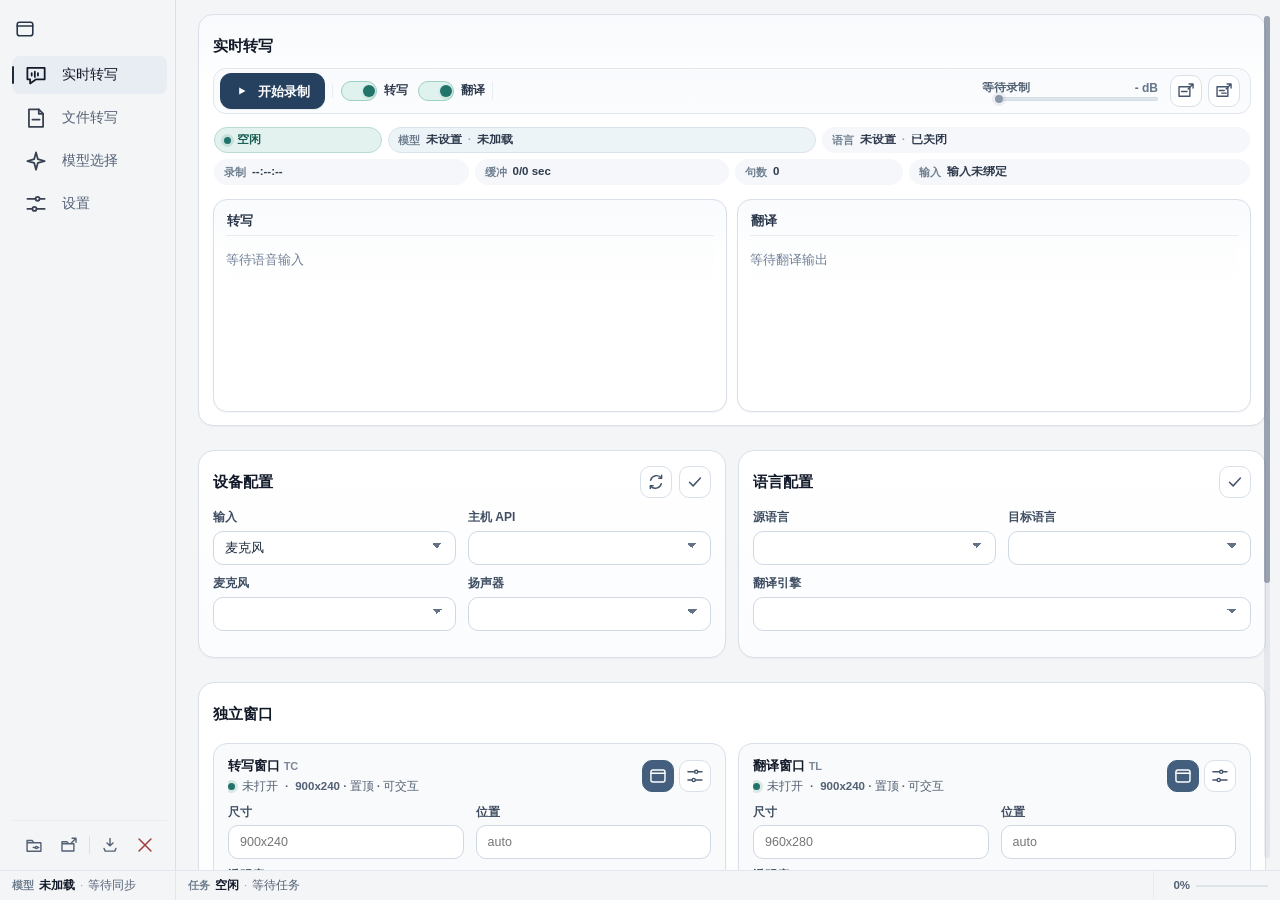
==== speech_translate/web/index.html @ 802507c1 "Normalize web surface styling" ====
<!DOCTYPE html>
<html lang="zh-CN">

<head>
  <meta charset="utf-8" />
  <meta name="viewport" content="width=device-width, initial-scale=1" />
  <title></title>
  <style>
    html, body { background: #f5f5f5; }
  </style>
  <link rel="stylesheet" href="styles.css?v=20260622-ui-cn-65" />
</head>

<body>
  <div class="bg-grid"></div>
  <main class="app-shell">
    <div class="dashboard-layout">
      <aside class="card sidebar-nav">
        <div class="sidebar-brand">
          <div class="brand-row">
            <span class="brand-icon" aria-hidden="true"></span>
            <h2 id="app-brand-name" data-app-name-target></h2>
          </div>
        </div>
        <nav class="menu-list" aria-label="主菜单">
          <button type="button" class="menu-item is-active" data-nav-target="realtime"><span
              class="menu-icon menu-icon-realtime"></span><span>实时转写</span></button>
          <button type="button" class="menu-item" data-nav-target="file"><span
              class="menu-icon menu-icon-file"></span><span>文件转写</span></button>
          <button type="button" class="menu-item" data-nav-target="model"><span
              class="menu-icon menu-icon-model"></span><span>模型选择</span></button>
          <button type="button" class="menu-item" data-nav-target="settings"><span
              class="menu-icon menu-icon-settings"></span><span>设置</span></button>
        </nav>
        <div class="sidebar-actions" aria-label="窗口操作">
          <button class="side-action side-action-icon" data-open-dir="model" title="打开模型目录" aria-label="打开模型目录">
            <span class="btn-glyph glyph-model-dir" aria-hidden="true"></span>
          </button>
          <button class="side-action side-action-icon" data-open-dir="export" title="打开导出目录" aria-label="打开导出目录">
            <span class="btn-glyph glyph-folder-export" aria-hidden="true"></span>
          </button>
          <span class="sidebar-actions-divider" aria-hidden="true"></span>
          <button class="side-action side-action-icon" data-action="hide-to-tray" title="隐藏到托盘" aria-label="隐藏到托盘">
            <span class="btn-glyph glyph-tray" aria-hidden="true"></span>
          </button>
          <button class="side-action side-action-icon side-action-danger" data-action="quit-app" title="退出程序" aria-label="退出程序">
            <span class="btn-glyph glyph-close" aria-hidden="true"></span>
          </button>
        </div>
      </aside>

      <div class="dashboard-content">
        <section class="card workspace-hub" id="workspace-hub">
          <div class="workflow-panels">
            <article class="workflow-card tab-panel" id="tab-model" role="tabpanel">
              <section class="model-vnext-shell">
                <div class="model-vnext-stack">
                  <section class="surface-panel model-vnext-runtime-panel">
                    <header class="model-vnext-head">
                      <h3>模型选择</h3>
                      <div class="model-vnext-head-actions">
                        <button class="icon-action" type="button" data-action="save-import-settings" title="保存模型设置" aria-label="保存模型设置">
                          <span class="btn-glyph glyph-save" aria-hidden="true"></span>
                        </button>
                      </div>
                    </header>
                    <div class="model-vnext-runtime-grid">
                      <label class="model-vnext-field model-vnext-field-engine">
                        <span>Whisper 后端</span>
                        <div class="model-vnext-engine-bar ui-control-row" id="model-import-engine-bar" role="tablist" aria-label="模型选择后端">
                          <button type="button" class="model-engine-tab is-active" data-import-engine-option="whisper" role="tab" aria-selected="true">whisper</button>
                          <button type="button" class="model-engine-tab" data-import-engine-option="faster-whisper" role="tab" aria-selected="false">faster-whisper</button>
                        </div>
                      </label>
                      <label class="model-vnext-field">
                        <span>模型</span>
                        <select id="model_f_import"></select>
                      </label>
                      <div class="model-vnext-runtime-status" aria-label="运行状态">
                        <span class="model-vnext-chip model-vnext-chip-strong"><small>运行</small><span id="model-selection-runtime">未加载</span></span>
                        <span class="model-vnext-chip"><small>当前模型</small><span id="import-model-pill">未选择</span></span>
                        <span class="model-vnext-chip"><small>当前后端</small><span id="model-selection-runtime-meta">后端未知</span></span>
                      </div>
                      <div class="model-vnext-runtime-cta">
                        <button class="model-vnext-load-action" type="button" data-action="load-model" id="btn-load-model">加载模型</button>
                      </div>
                      <div class="model-vnext-directory" title="">
                        <small>模型目录</small>
                        <span id="model-runtime-dir">默认位置</span>
                      </div>
                      <div class="model-vnext-runtime-actions">
                        <button class="icon-action" type="button" data-action="pick-model-dir" title="设置模型目录" aria-label="设置模型目录">
                          <span class="btn-glyph glyph-folder" aria-hidden="true"></span>
                        </button>
                        <button class="icon-action" type="button" data-open-dir="model" title="打开模型目录" aria-label="打开模型目录">
                          <span class="btn-glyph glyph-folder-export" aria-hidden="true"></span>
                        </button>
                      </div>
                    </div>
                  </section>

                  <section class="surface-panel model-vnext-manager-panel">
                    <header class="model-vnext-panel-head">
                      <h4>模型检查与下载</h4>
                    </header>
                    <div class="model-vnext-toolbar">
                      <div class="model-vnext-engine-bar ui-control-row" id="model-manager-engine-bar" role="tablist" aria-label="模型引擎">
                        <button type="button" class="model-engine-tab is-active" data-engine-option="whisper" role="tab" aria-selected="true">whisper</button>
                        <button type="button" class="model-engine-tab" data-engine-option="faster-whisper" role="tab" aria-selected="false">faster-whisper</button>
                      </div>
                      <div class="model-vnext-toolbar-status" aria-label="模型概览">
                        <span class="model-vnext-chip model-vnext-chip-wide" id="model-manager-dir-pill">目录</span>
                        <span class="model-vnext-chip" id="model-manager-selection-pill">当前</span>
                        <span class="model-vnext-chip" id="model-manager-cache-pill">缓存</span>
                        <span class="model-vnext-chip" id="model-manager-download-pill">下载</span>
                      </div>
                      <div class="model-vnext-toolbar-actions">
                        <button class="icon-action" type="button" data-action="check-model-current" title="检查当前模型" aria-label="检查当前模型">
                          <span class="btn-glyph glyph-refresh" aria-hidden="true"></span>
                        </button>
                        <button class="icon-action" type="button" data-action="check-all-models" title="检查当前引擎全部模型" aria-label="检查当前引擎全部模型">
                          <span class="btn-glyph glyph-search" aria-hidden="true"></span>
                        </button>
                        <button class="icon-action" type="button" data-action="pick-model-dir" title="设置模型目录" aria-label="设置模型目录">
                          <span class="btn-glyph glyph-folder" aria-hidden="true"></span>
                        </button>
                        <button class="icon-action" type="button" data-open-dir="model" title="打开模型目录" aria-label="打开模型目录">
                          <span class="btn-glyph glyph-folder-export" aria-hidden="true"></span>
                        </button>
                      </div>
                    </div>
                    <div id="model-status-card" class="model-vnext-model-list" aria-live="polite"></div>
                  </section>
                </div>
              </section>
            </article>

            <article class="workflow-card tab-panel" id="tab-file" role="tabpanel">
              <div class="file-vnext-stack">
                <section class="file-vnext-surface file-vnext-command-panel">
                  <header class="file-vnext-head">
                    <h3>文件转写</h3>
                    <div class="file-vnext-head-actions" aria-label="队列操作">
                      <button class="icon-action" type="button" data-action="add-files-to-queue" title="导入文件" aria-label="导入文件">
                        <span class="btn-glyph glyph-folder" aria-hidden="true"></span>
                      </button>
                      <button class="icon-action icon-action-danger" type="button" data-action="clear-import-queue" title="清空队列" aria-label="清空队列">
                        <span class="btn-glyph glyph-trash" aria-hidden="true"></span>
                      </button>
                    </div>
                  </header>

                  <div class="file-vnext-toolbar" aria-label="文件处理控制">
                    <div class="file-vnext-primary-actions">
                      <button class="file-vnext-action file-vnext-action-primary" type="button" data-action="import-files">
                        <span class="btn-glyph glyph-folder" aria-hidden="true"></span>
                        <span>一键导入并处理</span>
                      </button>
                      <button class="file-vnext-action file-vnext-action-secondary" type="button" data-action="start-import-queue" id="btn-import-start">
                        <span class="file-vnext-run-dot" aria-hidden="true"></span>
                        <span>开始处理</span>
                      </button>
                    </div>
                    <div class="mode-toggles file-vnext-mode-toggles" aria-label="输出开关">
                      <label class="switch-control"><input id="transcribe_f_import" type="checkbox" /><span></span><b>转写</b></label>
                      <label class="switch-control"><input id="translate_f_import" type="checkbox" /><span></span><b>翻译</b></label>
                    </div>
                  </div>

                  <div class="file-vnext-status" aria-label="批处理状态">
                    <span class="file-vnext-status-chip file-vnext-status-chip-strong"><i aria-hidden="true"></i><small>队列</small><span id="file-import-queue-count">0</span></span>
                    <span class="file-vnext-status-chip"><small>状态</small><span id="file-import-processing-state">空闲</span></span>
                    <span class="file-vnext-status-chip file-vnext-status-chip-wide"><small>语言</small><span id="file-import-language-state">自动 → 自动</span></span>
                    <span class="file-vnext-status-chip file-vnext-status-chip-wide"><small>引擎</small><span id="import-engine-pill">未知</span></span>
                    <span class="file-vnext-status-chip file-vnext-status-chip-wide"><small>格式</small><span id="file-import-format-state">未设置</span></span>
                  </div>
                </section>

                <section class="file-vnext-surface file-vnext-workbench-shell">
                  <div class="file-vnext-workbench">
                    <section class="file-vnext-queue-panel" aria-label="待处理队列">
                      <header class="file-vnext-panel-head">
                        <h4>待处理队列</h4>
                        <span class="file-vnext-inline-pill" id="file-import-queue-inline-count">0 个文件</span>
                      </header>
                      <div class="file-vnext-queue-table-head" aria-hidden="true">
                        <span>文件名</span>
                        <span>转写</span>
                        <span>翻译</span>
                        <span>操作</span>
                      </div>
                      <div class="file-vnext-queue-body">
                        <ul id="file_import_list" class="file-vnext-queue-list"></ul>
                      </div>
                    </section>

                    <aside class="file-vnext-side-panel" aria-label="处理配置">
                      <header class="file-vnext-panel-head">
                        <h4>处理配置</h4>
                        <button class="icon-action" type="button" data-action="save-import-settings" title="保存文件设置" aria-label="保存文件设置">
                          <span class="btn-glyph glyph-save" aria-hidden="true"></span>
                        </button>
                      </header>

                      <section class="file-vnext-side-section" aria-label="导出">
                        <h5>导出</h5>
                        <div class="file-vnext-summary-row">
                          <span>目录</span>
                          <div class="file-vnext-input-row">
                            <input id="dir_export_file" type="text" placeholder="auto" />
                            <button class="icon-action" type="button" data-action="pick-export-dir" title="选择导出目录" aria-label="选择导出目录">
                              <span class="btn-glyph glyph-folder" aria-hidden="true"></span>
                            </button>
                            <button class="icon-action" type="button" data-open-dir="export" title="打开导出目录" aria-label="打开导出目录">
                              <span class="btn-glyph glyph-detach" aria-hidden="true"></span>
                            </button>
                          </div>
                        </div>
                        <div class="file-vnext-summary-row">
                          <span>命名</span>
                          <div class="file-vnext-summary-value" id="file-import-export-format">%Y-%m-%d %f {file}/{task-lang}</div>
                        </div>
                        <div class="file-vnext-summary-meta" id="file-import-export-format-meta">TXT / SRT / VTT</div>
                      </section>

                      <section class="file-vnext-side-section" aria-label="格式">
                        <h5>格式</h5>
                        <div class="format-choice-grid" aria-label="输出格式">
                          <label class="format-choice"><input id="export_txt" type="checkbox" /><span>TXT</span></label>
                          <label class="format-choice"><input id="export_srt" type="checkbox" /><span>SRT</span></label>
                          <label class="format-choice"><input id="export_vtt" type="checkbox" /><span>VTT</span></label>
                          <label class="format-choice"><input id="export_ass" type="checkbox" /><span>ASS</span></label>
                          <label class="format-choice"><input id="export_json" type="checkbox" /><span>JSON</span></label>
                          <label class="format-choice"><input id="export_csv" type="checkbox" /><span>CSV</span></label>
                          <label class="format-choice"><input id="export_tsv" type="checkbox" /><span>TSV</span></label>
                          <label class="format-choice"><input id="export_mp4" type="checkbox" /><span>MP4</span></label>
                        </div>
                      </section>

                      <section class="file-vnext-side-section" aria-label="过滤">
                        <h5>过滤</h5>
                        <div class="file-vnext-filter-preview">
                          <span class="file-vnext-inline-pill" id="file-import-filter-state">已启用</span>
                          <p id="file-import-filter-meta">词典 auto · 精准匹配</p>
                        </div>
                      </section>
                    </aside>
                  </div>
                </section>

                <div class="file-vnext-config-grid">
                  <section class="file-vnext-surface file-vnext-config-panel">
                    <header class="file-vnext-panel-head">
                      <h4>语言配置</h4>
                    </header>
                    <div class="file-vnext-field-grid file-vnext-language-grid">
                      <label class="file-vnext-field">
                        <span>源语言</span>
                        <select id="source_lang_f_import"></select>
                      </label>
                      <label class="file-vnext-field">
                        <span>目标语言</span>
                        <select id="target_lang_f_import"></select>
                      </label>
                      <label class="file-vnext-field file-vnext-span-2">
                        <span>翻译引擎</span>
                        <select id="tl_engine_f_import"></select>
                      </label>
                    </div>
                  </section>

                  <section class="file-vnext-surface file-vnext-config-panel">
                    <header class="file-vnext-panel-head">
                      <h4>输出与过滤</h4>
                    </header>
                    <div class="file-vnext-field-grid file-vnext-output-grid">
                      <label class="file-vnext-field file-vnext-span-2">
                        <span>命名模板</span>
                        <input id="export_format_file" type="text" placeholder="%Y-%m-%d %f {file}/{task-lang}" />
                      </label>
                      <label class="file-vnext-field">
                        <span>切片模式</span>
                        <select id="segment_split_or_newline_file">
                          <option value="split">split</option>
                          <option value="newline">newline</option>
                        </select>
                      </label>
                      <div class="file-vnext-field">
                        <span>任务完成后</span>
                        <label class="switch-control file-vnext-inline-switch">
                          <input id="auto_open_dir_export_file" type="checkbox" />
                          <span></span>
                          <b>自动打开目录</b>
                        </label>
                      </div>
                      <label class="file-vnext-field">
                        <span>起始位置</span>
                        <input id="file_slice_start_file" type="text" placeholder="留空表示从头开始" />
                      </label>
                      <label class="file-vnext-field">
                        <span>结束位置</span>
                        <input id="file_slice_end_file" type="text" placeholder="留空表示处理到末尾" />
                      </label>
                      <label class="file-vnext-field">
                        <span>每段最多词数</span>
                        <input id="segment_max_words_file" type="text" placeholder="留空表示不限制" />
                      </label>
                      <label class="file-vnext-field">
                        <span>每段最多字符</span>
                        <input id="segment_max_chars_file" type="text" placeholder="留空表示不限制" />
                      </label>
                      <label class="file-vnext-field file-vnext-span-2">
                        <span>过滤词典</span>
                        <input id="path_filter_file_import_file" type="text" placeholder="auto" />
                      </label>
                      <div class="file-vnext-field">
                        <span>导入过滤</span>
                        <label class="switch-control file-vnext-inline-switch">
                          <input id="filter_file_import_file" type="checkbox" />
                          <span></span>
                          <b>启用过滤</b>
                        </label>
                      </div>
                      <div class="file-vnext-field">
                        <span>匹配策略</span>
                        <label class="switch-control file-vnext-inline-switch">
                          <input id="filter_file_import_exact_match_file" type="checkbox" />
                          <span></span>
                          <b>精准匹配</b>
                        </label>
                      </div>
                      <label class="file-vnext-field file-vnext-span-2">
                        <span>相似度阈值</span>
                        <input id="filter_file_import_similarity_file" type="number" min="0.1" max="1.0" step="0.01" />
                      </label>
                    </div>
                  </section>
                </div>
              </div>
            </article>

            <article class="workflow-card tab-panel is-active" id="tab-realtime" role="tabpanel">
              <section class="frame frame-main" aria-label="实时转写主工作区">
                <section class="surface-panel hero-panel realtime-vnext-core">
                  <header class="panel-head realtime-hero-head">
                    <div>
                      <h2>实时转写</h2>
                    </div>
                  </header>
                  <div class="realtime-toolbar ui-control-row" aria-label="实时控制">
                    <button class="record-action" data-action="start-recording" id="btn-recording-toggle" aria-pressed="false">
                      <span class="record-glyph" aria-hidden="true"></span>
                      <span class="record-label">开始录制</span>
                    </button>
                    <div class="mode-toggles" aria-label="输出开关">
                      <label class="switch-control"><input id="transcribe_mw" type="checkbox" checked /><span></span><b>转写</b></label>
                      <label class="switch-control"><input id="translate_mw" type="checkbox" checked /><span></span><b>翻译</b></label>
                    </div>
                    <div class="realtime-toolbar-utility">
                      <div class="audio-meter record-visualizer-card realtime-live-meter" id="record_visualizer_card" aria-live="polite">
                        <div class="meter-label record-visualizer-head">
                          <span id="record_visualizer_label">等待录制</span>
                          <strong id="record_visualizer_db">- dB</strong>
                        </div>
                        <div class="meter-track record-visualizer-track" aria-hidden="true">
                          <div class="record-visualizer-threshold" id="record_visualizer_threshold"></div>
                          <div class="meter-fill record-visualizer-fill" id="record_visualizer_fill"></div>
                        </div>
                        <div class="record-visualizer-meta sr-only">
                          <span id="record_visualizer_threshold_text">阈值 - dB</span>
                        </div>
                      </div>
                      <div class="header-actions realtime-toolbar-actions" aria-label="独立窗口快捷入口">
                        <button class="icon-action" data-action="create-detached-tc" data-tooltip="打开转写独立窗口"
                          title="打开转写独立窗口" aria-label="打开转写独立窗口"><span class="btn-glyph glyph-detach-tc" aria-hidden="true"></span></button>
                        <button class="icon-action" data-action="create-detached-tl" data-tooltip="打开翻译独立窗口"
                          title="打开翻译独立窗口" aria-label="打开翻译独立窗口"><span class="btn-glyph glyph-detach-tl" aria-hidden="true"></span></button>
                      </div>
                    </div>
                  </div>

                  <div class="status-strip realtime-runtime-strip" aria-label="实时录制概览">
                    <span class="status-chip status-chip-strong status-chip-state realtime-runtime-item"><i aria-hidden="true"></i><span id="realtime-task-state">空闲</span><span class="sr-only" id="realtime-task-message">等待任务</span></span>
                    <span class="status-chip status-chip-model realtime-runtime-item"><small>模型</small><span id="main-model-pill">未设置</span><span class="status-dot">·</span><span id="realtime-model-state">未加载</span><span class="sr-only" id="realtime-model-meta">等待同步</span></span>
                    <span class="status-chip status-chip-language realtime-runtime-item"><small>语言</small><span id="main-lang-pill">未设置</span><span class="status-dot">·</span><span id="main-engine-pill">已关闭</span></span>
                    <span class="status-chip status-chip-timer realtime-runtime-item"><small>录制</small><span id="realtime-recording-timer">--:--:--</span></span>
                    <span class="status-chip status-chip-buffer realtime-runtime-item"><small>缓冲</small><span id="realtime-recording-buffer">0/0 sec</span></span>
                    <span class="status-chip status-chip-sentences realtime-runtime-item"><small>句数</small><span id="realtime-recording-sentences">0</span></span>
                    <span class="status-chip status-chip-device realtime-runtime-item"><small>输入</small><span id="realtime-recording-device">输入未绑定</span><span class="sr-only" id="main-input-pill">未设置</span></span>
                  </div>

                  <div class="output-grid transcript-shell" aria-label="实时输出">
                    <article class="output-panel live-output-panel">
                      <div class="output-head live-output-panel-head">
                        <h2 id="main-transcribed-label" class="live-output-preview-label">转写</h2>
                      </div>
                      <div id="main-transcribed-output" class="output-body live-output is-preview">等待语音输入</div>
                    </article>
                    <article class="output-panel live-output-panel">
                      <div class="output-head live-output-panel-head">
                        <h2 id="main-translated-label" class="live-output-preview-label">翻译</h2>
                      </div>
                      <div id="main-translated-output" class="output-body live-output is-preview">等待翻译输出</div>
                    </article>
                  </div>
                </section>
              </section>

              <section class="frame frame-config" aria-label="快速配置">
                <div class="frame-grid dual-advanced-grid">
                  <section class="surface-panel config-panel realtime-config-panel">
                    <header class="panel-head">
                      <div>
                        <h2>设备配置</h2>
                      </div>
                      <div class="icon-row">
                        <button class="icon-action" data-action="refresh-audio-devices" data-tooltip="刷新音频设备列表"
                          title="刷新音频设备列表" aria-label="刷新音频设备列表"><span class="btn-glyph glyph-refresh" aria-hidden="true"></span></button>
                        <button class="icon-action" data-action="save-settings" data-tooltip="保存实时配置"
                          title="保存实时配置" aria-label="保存实时配置"><span class="btn-glyph glyph-save" aria-hidden="true"></span></button>
                      </div>
                    </header>
                    <div class="field-grid two-col form-grid compact-form-grid">
                      <label class="field">
                        <span>输入</span>
                        <select id="input_mode">
                          <option value="mic">麦克风</option>
                          <option value="speaker">扬声器</option>
                        </select>
                      </label>
                      <label class="field"><span>主机 API</span><select id="hostAPI"></select></label>
                      <label class="field"><span>麦克风</span><select id="mic"></select></label>
                      <label class="field"><span>扬声器</span><select id="speaker"></select></label>
                    </div>
                  </section>

                  <section class="surface-panel config-panel realtime-config-panel">
                    <header class="panel-head">
                      <div>
                        <h2>语言配置</h2>
                      </div>
                      <button class="icon-action" data-action="save-settings" data-tooltip="保存实时配置"
                        title="保存实时配置" aria-label="保存实时配置"><span class="btn-glyph glyph-save" aria-hidden="true"></span></button>
                    </header>
                    <div class="field-grid language-grid form-grid compact-form-grid realtime-language-form">
                      <label class="field"><span>源语言</span><select id="source_lang_mw"></select></label>
                      <label class="field"><span>目标语言</span><select id="target_lang_mw"></select></label>
                      <label class="field span-2 field-span-2"><span>翻译引擎</span><select id="tl_engine_mw"></select></label>
                    </div>
                  </section>
                </div>
              </section>

              <section class="frame frame-detached" aria-label="独立窗口">
                <section class="surface-panel detached-workbench detached-workbench-panel">
                  <header class="panel-head detached-head">
                    <div>
                      <h2>独立窗口</h2>
                    </div>
                  </header>
                  <div class="detached-grid detached-workbench-grid">
                    <article class="detached-card detached-workbench-card">
                      <div class="detached-card-head detached-window-row-head">
                        <div>
                          <h3>转写窗口 <span>TC</span></h3>
                          <p><i aria-hidden="true"></i><span id="detached-tc-state">未打开</span> · <span id="detached-tc-geometry">900x240 · 置顶 · 可交互</span></p>
                        </div>
                        <div class="icon-row detached-window-actions" data-detached-actions="tc">
                          <button type="button" class="icon-action icon-action-primary detached-action-button detached-action-primary" data-detached-toggle="tc" data-action="create-detached-tc" title="打开转写窗口" aria-label="打开转写窗口"><span class="btn-glyph glyph-window" aria-hidden="true"></span></button>
                          <button type="button" class="icon-action detached-action-button detached-action-secondary is-hidden" data-detached-visibility="tc" data-action="hide-detached-tc" title="隐藏转写窗口" aria-label="隐藏转写窗口"><span class="btn-glyph glyph-eye-off" aria-hidden="true"></span></button>
                          <button type="button" class="icon-action detached-action-button detached-action-secondary" data-action="open-detached-settings-tc" title="转写窗口设置" aria-label="转写窗口设置"><span class="btn-glyph glyph-settings" aria-hidden="true"></span></button>
                        </div>
                      </div>
                      <div class="detached-control-grid form-grid detached-config-mini-grid">
                        <label class="field"><span>尺寸</span><input id="ex_tc_geometry_main" type="text" placeholder="900x240" /></label>
                        <label class="field"><span>位置</span><input id="ex_tc_pos_main" type="text" placeholder="auto" /></label>
                        <label class="field"><span>透明度</span><input id="ex_tc_opacity_main" type="range" min="0.1" max="1" step="0.05" /></label>
                        <label class="field"><span>字体</span><input id="tb_ex_tc_font_main" type="text" placeholder="Arial" /></label>
                        <label class="field"><span>字号</span><input id="tb_ex_tc_font_size_main" type="number" min="8" max="96" step="1" /></label>
                        <label class="field"><span>字色</span><input id="tb_ex_tc_font_color_main" type="text" placeholder="#FFFFFF" /></label>
                        <label class="field"><span>背景</span><input id="tb_ex_tc_bg_color_main" type="text" placeholder="#000000" /></label>
                        <label class="field"><span>最大字符</span><input id="tb_ex_tc_max_main" type="number" min="1" step="1" /></label>
                        <label class="field"><span>每行长度</span><input id="tb_ex_tc_max_per_line_main" type="number" min="1" step="1" /></label>
                        <label class="field"><span>限制策略</span><input id="tb_ex_tc_limit_policy_main" type="text" value="关闭" readonly tabindex="-1" /></label>
                      </div>
                      <div class="detached-toggle-grid">
                        <label class="switch-control toggle-row"><input id="ex_tc_always_on_top_main" type="checkbox" /><span></span><b>置顶</b></label>
                        <label class="switch-control toggle-row"><input id="ex_tc_no_title_bar_main" type="checkbox" /><span></span><b>无标题栏</b></label>
                        <label class="switch-control toggle-row"><input id="ex_tc_click_through_main" type="checkbox" /><span></span><b>点击穿透</b></label>
                        <label class="switch-control toggle-row"><input id="tb_ex_tc_use_conf_color_main" type="checkbox" /><span></span><b>置信度颜色</b></label>
                        <label class="switch-control toggle-row"><input id="tb_ex_tc_font_bold_main" type="checkbox" /><span></span><b>粗体</b></label>
                        <label class="switch-control toggle-row"><input id="tb_ex_tc_limit_max_main" type="checkbox" /><span></span><b>限制字符</b></label>
                        <label class="switch-control toggle-row"><input id="tb_ex_tc_limit_max_per_line_main" type="checkbox" /><span></span><b>限制每行</b></label>
                      </div>
                      <input id="ex_tc_pos" type="hidden" />
                    </article>

                    <article class="detached-card detached-workbench-card">
                      <div class="detached-card-head detached-window-row-head">
                        <div>
                          <h3>翻译窗口 <span>TL</span></h3>
                          <p><i aria-hidden="true"></i><span id="detached-tl-state">未打开</span> · <span id="detached-tl-geometry">900x240 · 置顶 · 可交互</span></p>
                        </div>
                        <div class="icon-row detached-window-actions" data-detached-actions="tl">
                          <button type="button" class="icon-action icon-action-primary detached-action-button detached-action-primary" data-detached-toggle="tl" data-action="create-detached-tl" title="打开翻译窗口" aria-label="打开翻译窗口"><span class="btn-glyph glyph-window" aria-hidden="true"></span></button>
                          <button type="button" class="icon-action detached-action-button detached-action-secondary is-hidden" data-detached-visibility="tl" data-action="hide-detached-tl" title="隐藏翻译窗口" aria-label="隐藏翻译窗口"><span class="btn-glyph glyph-eye-off" aria-hidden="true"></span></button>
                          <button type="button" class="icon-action detached-action-button detached-action-secondary" data-action="open-detached-settings-tl" title="翻译窗口设置" aria-label="翻译窗口设置"><span class="btn-glyph glyph-settings" aria-hidden="true"></span></button>
                        </div>
                      </div>
                      <div class="detached-control-grid form-grid detached-config-mini-grid">
                        <label class="field"><span>尺寸</span><input id="ex_tl_geometry_main" type="text" placeholder="960x280" /></label>
                        <label class="field"><span>位置</span><input id="ex_tl_pos_main" type="text" placeholder="auto" /></label>
                        <label class="field"><span>透明度</span><input id="ex_tl_opacity_main" type="range" min="0.1" max="1" step="0.05" /></label>
                        <label class="field"><span>字体</span><input id="tb_ex_tl_font_main" type="text" placeholder="Arial" /></label>
                        <label class="field"><span>字号</span><input id="tb_ex_tl_font_size_main" type="number" min="8" max="96" step="1" /></label>
                        <label class="field"><span>字色</span><input id="tb_ex_tl_font_color_main" type="text" placeholder="#FFFFFF" /></label>
                        <label class="field"><span>背景</span><input id="tb_ex_tl_bg_color_main" type="text" placeholder="#000000" /></label>
                        <label class="field"><span>最大字符</span><input id="tb_ex_tl_max_main" type="number" min="1" step="1" /></label>
                        <label class="field"><span>每行长度</span><input id="tb_ex_tl_max_per_line_main" type="number" min="1" step="1" /></label>
                        <label class="field"><span>限制策略</span><input id="tb_ex_tl_limit_policy_main" type="text" value="关闭" readonly tabindex="-1" /></label>
                      </div>
                      <div class="detached-toggle-grid">
                        <label class="switch-control toggle-row"><input id="ex_tl_always_on_top_main" type="checkbox" /><span></span><b>置顶</b></label>
                        <label class="switch-control toggle-row"><input id="ex_tl_no_title_bar_main" type="checkbox" /><span></span><b>无标题栏</b></label>
                        <label class="switch-control toggle-row"><input id="ex_tl_click_through_main" type="checkbox" /><span></span><b>点击穿透</b></label>
                        <label class="switch-control toggle-row"><input id="tb_ex_tl_use_conf_color_main" type="checkbox" /><span></span><b>置信度颜色</b></label>
                        <label class="switch-control toggle-row"><input id="tb_ex_tl_font_bold_main" type="checkbox" /><span></span><b>粗体</b></label>
                        <label class="switch-control toggle-row"><input id="tb_ex_tl_limit_max_main" type="checkbox" /><span></span><b>限制字符</b></label>
                        <label class="switch-control toggle-row"><input id="tb_ex_tl_limit_max_per_line_main" type="checkbox" /><span></span><b>限制每行</b></label>
                      </div>
                      <input id="ex_tl_pos" type="hidden" />
                    </article>
                  </div>
                </section>
              </section>
            </article>
          </div>
        </section>

        <section class="card advanced-shell is-hidden" id="settings-shell">
          <section class="settings-vnext-toolbar" id="settings_toolbar" data-settings-title="顶部控制" data-settings-category="系统 网络 导出 文本 解码 录制 独立窗 过滤 引导词">
            <header class="settings-head"><h1>设置</h1><button class="icon-action icon-action-primary" type="button" data-action="save-all-settings" title="保存全部设置" aria-label="保存全部设置"><span class="icon icon-save" aria-hidden="true"></span></button></header>
            <div class="settings-search-row" role="search"><label class="settings-search-vnext"><span class="icon icon-search" aria-hidden="true"></span><input id="settings_search" type="search" placeholder="搜索设置，例如代理、日志、录制、字幕" /></label><button class="icon-action" id="settings_search_clear" type="button" title="清空搜索" aria-label="清空搜索"><span class="icon icon-x" aria-hidden="true"></span></button><span class="status-chip" id="settings_search_meta"><small>结果</small><span>全部设置</span></span></div>
            <nav class="category-strip" aria-label="设置分类"><button class="category-chip is-active" type="button" data-settings-jump="系统与路径">系统</button><button class="category-chip" type="button" data-settings-jump="网络与翻译">网络</button><button class="category-chip" type="button" data-settings-jump="导出与切分">导出</button><button class="category-chip" type="button" data-settings-jump="文本显示">文本</button><button class="category-chip" type="button" data-settings-jump="Whisper 解码">解码</button><button class="category-chip" type="button" data-settings-jump="录制设置">录制</button><button class="category-chip" type="button" data-settings-jump="独立窗口">独立窗</button><button class="category-chip" type="button" data-settings-jump="过滤与词典">过滤</button><button class="category-chip" type="button" data-settings-jump="引导词">引导词</button></nav>
          </section>

          <section class="settings-vnext-workbench settings-workbench-card" data-settings-title="常用设置" data-settings-category="网络 目录 导出 运行">
            <header class="panel-head"><h2>常用设置</h2><span class="panel-meta">网络 · 目录 · 导出 · 运行</span></header>
            <div class="workbench-grid">
              <section class="settings-column" aria-label="网络与目录"><section class="setting-block"><header class="block-head"><h3>网络</h3></header><div class="setting-row-list">
                <label class="setting-row has-switch"><span>HTTP</span><input id="http_proxy_toolbar" type="text" /><span class="switch-control"><input id="http_proxy_enable_toolbar" type="checkbox" /><i></i><b>启用</b></span></label>
                <label class="setting-row has-switch"><span>HTTPS</span><input id="https_proxy_toolbar" type="text" /><span class="switch-control"><input id="https_proxy_enable_toolbar" type="checkbox" /><i></i><b>启用</b></span></label>
                <label class="setting-row"><span>Libre</span><input id="libre_link_toolbar" type="text" /></label><label class="setting-row"><span>API Key</span><input id="libre_api_key_toolbar" type="password" placeholder="留空" /></label>
              </div></section><section class="setting-block"><header class="block-head"><h3>目录</h3></header><div class="directory-stack">
                <div class="directory-row"><span>模型</span><div class="path-control" title="auto"><span class="path-text" id="settings_model_dir_summary">auto</span><button class="icon-action" type="button" data-action="pick-model-dir" title="选择模型目录" aria-label="选择模型目录"><span class="icon icon-folder"></span></button><button class="icon-action" type="button" data-open-dir="model" title="打开模型目录" aria-label="打开模型目录"><span class="icon icon-open"></span></button></div></div>
                <div class="directory-row"><span>导出</span><div class="path-control" title="auto"><span class="path-text" id="settings_export_dir_summary">auto</span><button class="icon-action" type="button" data-action="pick-export-dir" title="选择导出目录" aria-label="选择导出目录"><span class="icon icon-folder"></span></button><button class="icon-action" type="button" data-open-dir="export" title="打开导出目录" aria-label="打开导出目录"><span class="icon icon-open"></span></button></div></div>
                <div class="directory-row"><span>日志</span><div class="path-control" title="auto"><span class="path-text" id="settings_log_dir_summary">auto</span><button class="icon-action" type="button" data-action="pick-log-dir" title="选择日志目录" aria-label="选择日志目录"><span class="icon icon-folder"></span></button><button class="icon-action" type="button" data-open-dir="log" title="打开日志目录" aria-label="打开日志目录"><span class="icon icon-open"></span></button></div></div>
              </div></section></section>
              <section class="settings-column" aria-label="导出与运行"><section class="setting-block"><header class="block-head"><h3>导出</h3></header><div class="field-grid two-col">
                <label class="field span-2"><span>导出命名</span><input id="export_format_toolbar" type="text" value="%Y-%m-%d %f {file}/{task-lang}" /></label><label class="field"><span>切分模式</span><select id="segment_split_or_newline_toolbar"><option>Split</option><option>Newline</option><option>Segment</option></select></label><label class="field"><span>日志级别</span><select id="log_level"><option>INFO</option><option>DEBUG</option><option>WARNING</option><option>ERROR</option></select></label><label class="field"><span>最大词数</span><input id="segment_max_words_toolbar" type="number" /></label><label class="field"><span>最大字符</span><input id="segment_max_chars_toolbar" type="number" /></label>
              </div></section><section class="setting-block"><header class="block-head"><h3>运行</h3></header><div class="toggle-list"><div class="toggle-column"><label class="switch-control"><input id="auto_open_dir_export_toolbar" type="checkbox" checked /><i></i><b>任务完成后打开目录</b></label><label class="switch-control"><input id="rec_ask_confirmation_first_toolbar" type="checkbox" /><i></i><b>录制前确认</b></label><label class="switch-control"><input id="supress_record_warning_toolbar" type="checkbox" /><i></i><b>忽略录制警告</b></label></div><div class="toggle-column"><label class="switch-control"><input id="supress_hidden_to_tray_toolbar" type="checkbox" /><i></i><b>托盘不提示</b></label><label class="switch-control"><input id="debug_realtime_record_toolbar" type="checkbox" /><i></i><b>实时调试日志</b></label><label class="switch-control"><input id="debug_translate_toolbar" type="checkbox" /><i></i><b>翻译调试日志</b></label></div></div></section></section>
            </div>
          </section>

          <section class="settings-advanced-stack" id="frame-settings-advanced" aria-label="高级设置完整工作台">
            <section class="surface-panel settings-vnext-panel weight-low" id="settings-advanced-system" data-settings-title="系统与路径" data-settings-category="系统 日志 目录 路径">
              <header class="panel-head"><h2>系统与路径</h2></header><div class="section-grid two-pane"><section class="settings-vnext-section"><header class="section-head"><h3>系统</h3></header><div class="field-grid two-col">
                <label class="field"><span>日志级别</span><select id="log_level_advanced" data-mirror-target="log_level"><option>INFO</option><option>DEBUG</option><option>WARNING</option><option>ERROR</option></select></label><label class="field"><span>主窗口尺寸</span><input id="mw_size" type="text" value="1033x601" /></label><label class="field span-2"><span>当前日志</span><input id="current_log" type="text" readonly /></label><label class="switch-control field-switch"><input id="auto_scroll_log" type="checkbox" checked /><i></i><b>日志自动滚动</b></label><label class="switch-control field-switch"><input id="auto_refresh_log" type="checkbox" /><i></i><b>日志自动刷新</b></label><label class="switch-control field-switch"><input id="close_to_tray_on_close" type="checkbox" /><i></i><b>关闭到托盘</b></label><label class="switch-control field-switch"><input id="rec_ask_confirmation_first" type="checkbox" /><i></i><b>录制前确认</b></label><label class="switch-control field-switch"><input id="supress_hidden_to_tray" type="checkbox" /><i></i><b>托盘不提示</b></label><label class="switch-control field-switch"><input id="supress_record_warning" type="checkbox" /><i></i><b>忽略录制警告</b></label><label class="switch-control field-switch"><input id="debug_realtime_record" type="checkbox" /><i></i><b>实时调试日志</b></label>
              </div></section><section class="settings-vnext-section"><header class="section-head"><h3>路径</h3></header><div class="directory-stack">
                <div class="directory-row"><span>模型</span><div class="path-control"><input class="path-text" id="dir_model" type="text" value="auto" /><button class="icon-action" type="button" data-action="pick-model-dir" title="选择模型目录" aria-label="选择模型目录"><span class="icon icon-folder"></span></button><button class="icon-action" type="button" data-open-dir="model" title="打开模型目录" aria-label="打开模型目录"><span class="icon icon-open"></span></button></div></div>
                <div class="directory-row"><span>导出</span><div class="path-control"><input class="path-text" id="dir_export" type="text" value="auto" /><button class="icon-action" type="button" data-action="pick-export-dir" title="选择导出目录" aria-label="选择导出目录"><span class="icon icon-folder"></span></button><button class="icon-action" type="button" data-open-dir="export" title="打开导出目录" aria-label="打开导出目录"><span class="icon icon-open"></span></button></div></div>
                <div class="directory-row"><span>日志</span><div class="path-control"><input class="path-text" id="dir_log" type="text" value="auto" /><button class="icon-action" type="button" data-action="pick-log-dir" title="选择日志目录" aria-label="选择日志目录"><span class="icon icon-folder"></span></button><button class="icon-action" type="button" data-open-dir="log" title="打开日志目录" aria-label="打开日志目录"><span class="icon icon-open"></span></button></div></div>
              </div></section></div>
            </section>

            <section class="surface-panel settings-vnext-panel weight-mid-low" id="settings-advanced-network" data-settings-title="网络与翻译" data-settings-category="网络 代理 LibreTranslate Selenium 浏览器">
              <header class="panel-head"><h2>网络与翻译</h2></header><div class="section-grid two-pane"><section class="settings-vnext-section"><header class="section-head"><h3>代理与 LibreTranslate</h3></header><div class="setting-row-list">
                <label class="setting-row has-switch"><span>HTTP</span><input id="http_proxy" type="text" /><span class="switch-control"><input id="http_proxy_enable" type="checkbox" /><i></i><b>启用</b></span></label><label class="setting-row has-switch"><span>HTTPS</span><input id="https_proxy" type="text" /><span class="switch-control"><input id="https_proxy_enable" type="checkbox" /><i></i><b>启用</b></span></label><label class="setting-row"><span>Libre</span><input id="libre_link" type="text" /></label><label class="setting-row"><span>API Key</span><input id="libre_api_key" type="password" placeholder="留空" /></label>
              </div></section><section class="settings-vnext-section"><header class="section-head"><h3>Selenium</h3></header><div class="field-grid two-col"><label class="field"><span>窗口模式</span><select id="selenium_compact_level"><option value="0">标准窗口</option><option value="1">紧凑模式</option><option value="2">低干扰</option><option value="3">最小干扰</option></select></label><label class="field"><span>窗口层级</span><select id="selenium_z_order_mode"><option value="normal">常规</option><option value="behind-main">主窗体后层</option><option value="bottom">全局底层</option></select></label><label class="field span-2"><span>Chrome 用户目录</span><div class="path-control"><input class="path-text" id="selenium_chrome_user_data_dir" type="text" placeholder="auto" /><button class="icon-action" type="button" data-action="pick-selenium-chrome-dir" title="选择 Chrome 用户目录" aria-label="选择 Chrome 用户目录"><span class="icon icon-folder"></span></button><button class="icon-action" type="button" data-open-dir="selenium_chrome" title="打开 Chrome 用户目录" aria-label="打开 Chrome 用户目录"><span class="icon icon-open"></span></button></div></label></div><div class="toggle-grid compact two"><label class="switch-control"><input id="selenium_auto_close_on_task_done" type="checkbox" checked /><i></i><b>任务结束关闭浏览器</b></label><label class="switch-control"><input id="debug_translate" type="checkbox" /><i></i><b>翻译调试日志</b></label></div></section></div>
            </section>

            <section class="surface-panel settings-vnext-panel weight-mid" id="settings-advanced-export" data-settings-title="导出与切分" data-settings-category="导出 切分 字幕 格式">
              <header class="panel-head"><h2>导出与切分</h2></header><section class="settings-vnext-section"><div class="field-grid three-col"><label class="field span-3"><span>导出命名</span><input id="export_format" type="text" value="%Y-%m-%d %f {file}/{task-lang}" /></label><label class="field"><span>去重复次数</span><input id="remove_repetition_amount" type="number" value="3" /></label><label class="field"><span>最大词数</span><input id="segment_max_words" type="number" /></label><label class="field"><span>最大字符</span><input id="segment_max_chars" type="number" /></label><label class="field"><span>切分模式</span><select id="segment_split_or_newline"><option>Split</option><option>Newline</option><option>Segment</option></select></label><label class="field"><span>切片起始</span><input id="file_slice_start" type="number" value="0" /></label><label class="field"><span>切片结束</span><input id="file_slice_end" type="number" value="-1" /></label></div><div class="toggle-grid compact three"><label class="switch-control"><input id="auto_open_dir_export" type="checkbox" checked /><i></i><b>任务完成后打开目录</b></label><label class="switch-control"><input id="remove_repetition_file_import" type="checkbox" /><i></i><b>去除重复</b></label><label class="switch-control"><input id="segment_even_split" type="checkbox" checked /><i></i><b>均匀切分</b></label><label class="switch-control"><input id="segment_level" type="checkbox" checked /><i></i><b>段级字幕</b></label><label class="switch-control"><input id="word_level" type="checkbox" checked /><i></i><b>词级字幕</b></label></div><div class="format-choice-grid settings-format-grid" aria-label="导出格式"><label class="format-choice"><input id="export_txt" type="checkbox" /><span>TXT</span></label><label class="format-choice"><input id="export_srt" type="checkbox" /><span>SRT</span></label><label class="format-choice"><input id="export_vtt" type="checkbox" /><span>VTT</span></label><label class="format-choice"><input id="export_ass" type="checkbox" /><span>ASS</span></label><label class="format-choice"><input id="export_json" type="checkbox" /><span>JSON</span></label><label class="format-choice"><input id="export_csv" type="checkbox" /><span>CSV</span></label><label class="format-choice"><input id="export_tsv" type="checkbox" /><span>TSV</span></label><label class="format-choice"><input id="export_mp4" type="checkbox" /><span>MP4</span></label></div></section>
            </section>

            <section class="surface-panel settings-vnext-panel weight-mid" id="settings-advanced-display" data-settings-title="文本显示" data-settings-category="文本 字体 颜色 显示 置信度">
              <header class="panel-head"><h2>文本显示</h2></header><div class="section-grid display-mirror"><section class="settings-vnext-section"><header class="section-head"><h3>转写显示</h3></header><div class="field-grid two-col"><label class="field"><span>字体</span><input id="tb_mw_tc_font" type="text" value="Segoe UI" /></label><label class="field"><span>字号</span><input id="tb_mw_tc_font_size" type="number" value="16" /></label><label class="field color-field"><span>字色</span><div><i style="--swatch:#111827"></i><input id="tb_mw_tc_font_color" type="text" value="#111827" /></div></label><label class="field"><span>最大字符</span><input id="tb_mw_tc_max" type="number" value="300" /></label><label class="field"><span>每行字符</span><input id="tb_mw_tc_max_per_line" type="number" value="30" /></label></div><div class="toggle-grid compact"><label class="switch-control"><input id="tb_mw_tc_auto_scroll" type="checkbox" checked /><i></i><b>自动滚动</b></label><label class="switch-control"><input id="tb_mw_tc_font_bold" type="checkbox" /><i></i><b>粗体</b></label><label class="switch-control"><input id="tb_mw_tc_limit_max" type="checkbox" /><i></i><b>限制总长</b></label><label class="switch-control"><input id="tb_mw_tc_limit_max_per_line" type="checkbox" /><i></i><b>限制行长</b></label><label class="switch-control"><input id="tb_mw_tc_use_conf_color" type="checkbox" checked /><i></i><b>置信度颜色</b></label></div></section><section class="settings-vnext-section"><header class="section-head"><h3>翻译显示</h3></header><div class="field-grid two-col"><label class="field"><span>字体</span><input id="tb_mw_tl_font" type="text" value="Segoe UI" /></label><label class="field"><span>字号</span><input id="tb_mw_tl_font_size" type="number" value="16" /></label><label class="field color-field"><span>字色</span><div><i style="--swatch:#1f2937"></i><input id="tb_mw_tl_font_color" type="text" value="#1f2937" /></div></label><label class="field"><span>最大字符</span><input id="tb_mw_tl_max" type="number" value="300" /></label><label class="field"><span>每行字符</span><input id="tb_mw_tl_max_per_line" type="number" value="30" /></label></div><div class="toggle-grid compact"><label class="switch-control"><input id="tb_mw_tl_auto_scroll" type="checkbox" checked /><i></i><b>自动滚动</b></label><label class="switch-control"><input id="tb_mw_tl_font_bold" type="checkbox" /><i></i><b>粗体</b></label><label class="switch-control"><input id="tb_mw_tl_limit_max" type="checkbox" /><i></i><b>限制总长</b></label><label class="switch-control"><input id="tb_mw_tl_limit_max_per_line" type="checkbox" /><i></i><b>限制行长</b></label><label class="switch-control"><input id="tb_mw_tl_use_conf_color" type="checkbox" checked /><i></i><b>置信度颜色</b></label></div></section></div><section class="settings-vnext-section confidence-row"><header class="section-head"><h3>置信度颜色</h3></header><div class="field-grid two-col"><label class="field color-field"><span>低置信度</span><div><i style="--swatch:#b45353"></i><input id="gradient_low_conf" type="text" value="#b45353" /></div></label><label class="field color-field"><span>高置信度</span><div><i style="--swatch:#0f9f78"></i><input id="gradient_high_conf" type="text" value="#0f9f78" /></div></label></div><div class="toggle-grid compact two"><label class="switch-control"><input id="colorize_per_segment" type="checkbox" checked /><i></i><b>按段着色</b></label><label class="switch-control"><input id="colorize_per_word" type="checkbox" /><i></i><b>按词着色</b></label></div></section>
            </section>

            <section class="surface-panel settings-vnext-panel weight-mid-low" id="settings-advanced-decode" data-settings-title="Whisper 解码" data-settings-category="Whisper 解码 参数 Prompt">
              <header class="panel-head"><h2>Whisper 解码</h2></header><section class="settings-vnext-section"><header class="section-head"><h3>核心参数</h3></header><div class="field-grid three-col"><label class="field"><span>解码预设</span><select id="decoding_preset"><option>greedy</option><option>beam search</option><option>custom</option></select></label><label class="field"><span>Temperature</span><input id="temperature" type="text" value="0" /></label><label class="field"><span>Best Of</span><input id="best_of" type="number" value="5" /></label><label class="field"><span>Beam Size</span><input id="beam_size" type="number" value="5" /></label><label class="field"><span>Patience</span><input id="patience" type="number" value="1" /></label><label class="field"><span>Max Timestamp</span><input id="max_initial_timestamp" type="number" value="1" /></label></div></section><div class="section-grid decode-grid"><section class="settings-vnext-section"><header class="section-head"><h3>阈值</h3></header><div class="field-grid two-col"><label class="field"><span>Compression</span><input id="compression_ratio_threshold" type="number" value="2.4" /></label><label class="field"><span>Logprob</span><input id="logprob_threshold" type="number" value="-1" /></label><label class="field"><span>No Speech</span><input id="no_speech_threshold" type="number" value="0.6" /></label><label class="field"><span>Suppress Tokens</span><input id="suppress_tokens" type="text" value="-1" /></label></div><div class="toggle-grid compact"><label class="switch-control"><input id="fp16" type="checkbox" checked /><i></i><b>FP16</b></label><label class="switch-control"><input id="suppress_blank" type="checkbox" checked /><i></i><b>抑制空白</b></label><label class="switch-control"><input id="use_en_model" type="checkbox" /><i></i><b>优先 .en</b></label></div></section><section class="settings-vnext-section"><header class="section-head"><h3>Prompt</h3></header><div class="field-grid two-col"><label class="field span-2"><span>Initial Prompt</span><textarea id="initial_prompt" rows="3"></textarea></label><label class="field"><span>Prefix</span><input id="prefix" type="text" placeholder="留空" /></label><label class="field"><span>附加 Args</span><input id="whisper_args" type="text" placeholder="--vad-filter" /></label></div></section></div>
            </section>

            <section class="surface-panel settings-vnext-panel weight-mid-high" id="settings-advanced-recording" data-settings-title="录制设置" data-settings-category="录制 麦克风 扬声器 阈值">
              <header class="panel-head"><h2>录制设置</h2></header><section class="settings-vnext-section"><header class="section-head"><h3>通用</h3></header><div class="field-grid four-col"><label class="field"><span>详细日志</span><select id="verbose_record"><option value="false">关闭</option><option value="true">开启</option></select></label><label class="field"><span>模型设备</span><select id="model_device_preference"><option>auto</option><option>cuda</option><option>cpu</option></select></label><label class="field"><span>转写间隔</span><input id="transcribe_rate" type="number" value="300" /></label><label class="field"><span>分隔符</span><input id="separate_with" type="text" value=" " /></label></div><div class="toggle-grid compact three"><label class="switch-control"><input id="use_temp" type="checkbox" /><i></i><b>直接数组</b></label><label class="switch-control"><input id="use_temp_alt" type="checkbox" /><i></i><b>临时 wav</b></label><label class="switch-control"><input id="keep_temp" type="checkbox" /><i></i><b>保留临时文件</b></label><label class="switch-control"><input id="file_use_official_whisper" type="checkbox" /><i></i><b>文件用官方 Whisper</b></label></div></section><div class="section-grid display-mirror"><section class="settings-vnext-section"><header class="section-head"><h3>麦克风</h3></header><div class="field-grid three-col recording-device-grid"><label class="field span-3"><span>设备</span><select id="mic"></select></label><label class="field"><span>采样率</span><input id="sample_rate_mic" type="number" /></label><label class="field"><span>块大小</span><input id="chunk_size_mic" type="number" /></label><label class="field"><span>声道</span><input id="channels_mic" type="text" /></label></div><div class="toggle-grid compact two"><label class="switch-control"><input id="auto_sample_rate_mic" type="checkbox" /><i></i><b>自动采样率</b></label><label class="switch-control"><input id="auto_channels_mic" type="checkbox" /><i></i><b>自动声道</b></label><label class="switch-control"><input id="mic_no_limit" type="checkbox" /><i></i><b>无限制</b></label></div></section><section class="settings-vnext-section"><header class="section-head"><h3>扬声器</h3></header><div class="field-grid three-col recording-device-grid"><label class="field span-3"><span>设备</span><select id="speaker"></select></label><label class="field"><span>采样率</span><input id="sample_rate_speaker" type="number" /></label><label class="field"><span>块大小</span><input id="chunk_size_speaker" type="number" /></label><label class="field"><span>声道</span><input id="channels_speaker" type="text" /></label></div><div class="toggle-grid compact two"><label class="switch-control"><input id="auto_sample_rate_speaker" type="checkbox" /><i></i><b>自动采样率</b></label><label class="switch-control"><input id="auto_channels_speaker" type="checkbox" /><i></i><b>自动声道</b></label><label class="switch-control"><input id="speaker_no_limit" type="checkbox" /><i></i><b>无限制</b></label></div></section></div><section class="settings-vnext-section"><header class="section-head"><h3>阈值与缓冲</h3></header><div class="field-grid three-col"><label class="field"><span>麦克风最小时长</span><input id="min_input_length_mic" type="number" /></label><label class="field"><span>麦克风最大缓冲</span><input id="max_buffer_mic" type="number" /></label><label class="field"><span>麦克风最大句子</span><input id="max_sentences_mic" type="number" /></label><label class="field"><span>扬声器最小时长</span><input id="min_input_length_speaker" type="number" /></label><label class="field"><span>扬声器最大缓冲</span><input id="max_buffer_speaker" type="number" /></label><label class="field"><span>扬声器最大句子</span><input id="max_sentences_speaker" type="number" /></label><label class="field"><span>麦克风自动级别</span><input id="threshold_auto_level_mic" type="number" /></label><label class="field"><span>麦克风 Silero</span><input id="threshold_silero_mic_min" type="number" /></label><label class="field range-field"><span>麦克风阈值 <em id="threshold_db_mic_value">- dB</em></span><input id="threshold_db_mic" type="range" min="-80" max="0" step="0.5" /></label><label class="field"><span>扬声器自动级别</span><input id="threshold_auto_level_speaker" type="number" /></label><label class="field"><span>扬声器 Silero</span><input id="threshold_silero_speaker_min" type="number" /></label><label class="field range-field"><span>扬声器阈值 <em id="threshold_db_speaker_value">- dB</em></span><input id="threshold_db_speaker" type="range" min="-80" max="0" step="0.5" /></label></div><div class="toggle-grid compact three"><label class="switch-control"><input id="threshold_enable_mic" type="checkbox" /><i></i><b>麦克风阈值</b></label><label class="switch-control"><input id="threshold_auto_mic" type="checkbox" /><i></i><b>麦克风自动阈值</b></label><label class="switch-control"><input id="threshold_auto_silero_mic" type="checkbox" /><i></i><b>麦克风 Silero 自动</b></label><label class="switch-control"><input id="auto_break_buffer_mic" type="checkbox" /><i></i><b>麦克风自动断句</b></label><label class="switch-control"><input id="threshold_enable_speaker" type="checkbox" /><i></i><b>扬声器阈值</b></label><label class="switch-control"><input id="threshold_auto_speaker" type="checkbox" /><i></i><b>扬声器自动阈值</b></label><label class="switch-control"><input id="threshold_auto_silero_speaker" type="checkbox" /><i></i><b>扬声器 Silero 自动</b></label><label class="switch-control"><input id="auto_break_buffer_speaker" type="checkbox" /><i></i><b>扬声器自动断句</b></label></div></section><select id="hostAPI" class="is-hidden"></select><select id="hostAPI_toolbar" class="is-hidden"></select><span id="record-input-pill" class="is-hidden"></span><span id="record-mode-pill" class="is-hidden"></span>
            </section>

            <section class="surface-panel settings-vnext-panel weight-mid-high" id="settings-advanced-detached" data-settings-title="独立窗口" data-settings-category="独立窗口 TC TL 悬浮窗">
              <header class="panel-head"><h2>独立窗口</h2></header><div class="section-grid detached-grid"><section class="settings-vnext-section detached-card"><header class="detached-head"><div><h3>转写窗口 <span>TC</span></h3><p><i></i><span id="detached-tc-state">未打开</span> · <span id="detached-tc-geometry">900x240 · 置顶 · 可交互</span></p></div><div class="detached-actions"><button class="icon-action icon-action-primary" type="button" data-detached-toggle="tc" data-action="create-detached-tc" title="打开转写窗口" aria-label="打开转写窗口"><span class="icon icon-window"></span></button><button class="icon-action" type="button" data-detached-visibility="tc" data-action="show-detached-tc" title="显示转写窗口" aria-label="显示转写窗口"><span class="icon icon-sliders"></span></button></div></header><div class="field-grid two-col"><label class="field"><span>尺寸</span><input id="ex_tc_geometry" type="text" /></label><label class="field"><span>位置</span><input id="ex_tc_position" type="text" value="auto" /></label><label class="field range-field"><span>透明度</span><input id="ex_tc_opacity" type="range" min="0.1" max="1" step="0.01" /></label><label class="field"><span>字号</span><input id="tb_ex_tc_font_size" type="number" /></label><label class="field"><span>字体</span><input id="tb_ex_tc_font" type="text" /></label><label class="field"><span>最大字符</span><input id="tb_ex_tc_max" type="number" /></label><label class="field"><span>每行字符</span><input id="tb_ex_tc_max_per_line" type="number" /></label><label class="field color-field"><span>字色</span><div><i style="--swatch:#111827"></i><input id="tb_ex_tc_font_color" type="text" /></div></label><label class="field color-field"><span>背景</span><div><i style="--swatch:#ffffff"></i><input id="tb_ex_tc_bg_color" type="text" /></div></label></div><div class="toggle-grid compact two"><label class="switch-control"><input id="ex_tc_always_on_top" type="checkbox" /><i></i><b>置顶</b></label><label class="switch-control"><input id="ex_tc_no_title_bar" type="checkbox" /><i></i><b>无标题栏</b></label><label class="switch-control"><input id="ex_tc_click_through" type="checkbox" /><i></i><b>点击穿透</b></label><label class="switch-control"><input id="tb_ex_tc_font_bold" type="checkbox" /><i></i><b>粗体</b></label><label class="switch-control"><input id="tb_ex_tc_limit_max" type="checkbox" /><i></i><b>限制总长</b></label><label class="switch-control"><input id="tb_ex_tc_limit_max_per_line" type="checkbox" /><i></i><b>限制行长</b></label><label class="switch-control"><input id="tb_ex_tc_use_conf_color" type="checkbox" /><i></i><b>置信度颜色</b></label></div></section><section class="settings-vnext-section detached-card"><header class="detached-head"><div><h3>翻译窗口 <span>TL</span></h3><p><i></i><span id="detached-tl-state">未打开</span> · <span id="detached-tl-geometry">900x240 · 置顶 · 可交互</span></p></div><div class="detached-actions"><button class="icon-action icon-action-primary" type="button" data-detached-toggle="tl" data-action="create-detached-tl" title="打开翻译窗口" aria-label="打开翻译窗口"><span class="icon icon-window"></span></button><button class="icon-action" type="button" data-detached-visibility="tl" data-action="show-detached-tl" title="显示翻译窗口" aria-label="显示翻译窗口"><span class="icon icon-sliders"></span></button></div></header><div class="field-grid two-col"><label class="field"><span>尺寸</span><input id="ex_tl_geometry" type="text" /></label><label class="field"><span>位置</span><input id="ex_tl_position" type="text" value="auto" /></label><label class="field range-field"><span>透明度</span><input id="ex_tl_opacity" type="range" min="0.1" max="1" step="0.01" /></label><label class="field"><span>字号</span><input id="tb_ex_tl_font_size" type="number" /></label><label class="field"><span>字体</span><input id="tb_ex_tl_font" type="text" /></label><label class="field"><span>最大字符</span><input id="tb_ex_tl_max" type="number" /></label><label class="field"><span>每行字符</span><input id="tb_ex_tl_max_per_line" type="number" /></label><label class="field color-field"><span>字色</span><div><i style="--swatch:#111827"></i><input id="tb_ex_tl_font_color" type="text" /></div></label><label class="field color-field"><span>背景</span><div><i style="--swatch:#ffffff"></i><input id="tb_ex_tl_bg_color" type="text" /></div></label></div><div class="toggle-grid compact two"><label class="switch-control"><input id="ex_tl_always_on_top" type="checkbox" /><i></i><b>置顶</b></label><label class="switch-control"><input id="ex_tl_no_title_bar" type="checkbox" /><i></i><b>无标题栏</b></label><label class="switch-control"><input id="ex_tl_click_through" type="checkbox" /><i></i><b>点击穿透</b></label><label class="switch-control"><input id="tb_ex_tl_font_bold" type="checkbox" /><i></i><b>粗体</b></label><label class="switch-control"><input id="tb_ex_tl_limit_max" type="checkbox" /><i></i><b>限制总长</b></label><label class="switch-control"><input id="tb_ex_tl_limit_max_per_line" type="checkbox" /><i></i><b>限制行长</b></label><label class="switch-control"><input id="tb_ex_tl_use_conf_color" type="checkbox" /><i></i><b>置信度颜色</b></label></div></section></div>
            </section>

            <section class="surface-panel settings-vnext-panel weight-mid-low" id="settings-advanced-filter" data-settings-title="过滤与词典" data-settings-category="过滤 词典 幻觉 字典">
              <header class="panel-head"><h2>过滤与词典</h2></header><div class="section-grid two-pane"><section class="settings-vnext-section"><header class="section-head"><h3>实时过滤</h3></header><div class="field-grid two-col"><label class="switch-control field-switch span-2"><input id="filter_rec" type="checkbox" /><i></i><b>启用实时过滤</b></label><label class="field span-2"><span>词典路径</span><div class="path-control"><input class="path-text" id="path_filter_rec" type="text" value="auto" /><button class="icon-action" type="button" data-action="open-filter-rec" title="打开实时词典" aria-label="打开实时词典"><span class="icon icon-folder"></span></button></div></label><label class="switch-control"><input id="filter_rec_case_sensitive" type="checkbox" /><i></i><b>区分大小写</b></label><label class="switch-control"><input id="filter_rec_strip" type="checkbox" /><i></i><b>去除空白</b></label><label class="switch-control"><input id="filter_rec_exact_match" type="checkbox" /><i></i><b>精准匹配</b></label></div></section><section class="settings-vnext-section"><header class="section-head"><h3>文件过滤</h3></header><div class="field-grid two-col"><label class="switch-control field-switch span-2"><input id="filter_file_import" type="checkbox" /><i></i><b>启用文件过滤</b></label><label class="field span-2"><span>词典路径</span><div class="path-control"><input class="path-text" id="path_filter_file_import" type="text" value="auto" /><button class="icon-action" type="button" data-action="open-filter-file" title="打开文件词典" aria-label="打开文件词典"><span class="icon icon-folder"></span></button></div></label><label class="switch-control"><input id="filter_file_import_case_sensitive" type="checkbox" /><i></i><b>区分大小写</b></label><label class="switch-control"><input id="filter_file_import_strip" type="checkbox" /><i></i><b>去除空白</b></label><label class="switch-control"><input id="filter_file_import_exact_match" type="checkbox" /><i></i><b>精准匹配</b></label></div></section></div><section class="settings-vnext-section compact-section"><header class="section-head"><h3>匹配策略</h3></header><div class="field-grid four-col"><label class="field span-2"><span>实时忽略标点</span><input id="filter_rec_ignore_punctuations" type="text" /></label><label class="field"><span>实时阈值</span><input id="filter_rec_similarity" type="number" step="0.01" /></label><label class="field span-2"><span>文件忽略标点</span><input id="filter_file_import_ignore_punctuations" type="text" /></label><label class="field"><span>文件阈值</span><input id="filter_file_import_similarity" type="number" step="0.01" /></label></div></section>
            </section>

            <section class="surface-panel settings-vnext-panel weight-mid" id="settings-advanced-prompt" data-settings-title="引导词" data-settings-category="引导词 Prompt 历史上下文">
              <header class="panel-head"><h2>引导词</h2><div class="head-actions"><button class="icon-action" id="add_custom_initial_prompt" type="button" title="添加自定义语言" aria-label="添加自定义语言"><span class="icon icon-plus"></span></button><button class="icon-action" id="reset_initial_prompts" type="button" title="重置引导词" aria-label="重置引导词"><span class="icon icon-refresh"></span></button><button class="icon-action" id="clear_initial_prompts" type="button" title="清空引导词" aria-label="清空引导词"><span class="icon icon-x"></span></button><button class="icon-action icon-action-primary" type="button" data-action="save-initial-prompts" title="保存引导词" aria-label="保存引导词"><span class="icon icon-save"></span></button></div></header><div class="prompt-layout"><section class="settings-vnext-section prompt-side"><header class="section-head"><h3>策略</h3></header><label class="switch-control field-switch"><input id="enable_initial_prompt" type="checkbox" /><i></i><b>启用引导词</b></label><label class="switch-control field-switch"><input id="condition_on_previous_text" type="checkbox" /><i></i><b>使用历史上下文</b></label><span class="status-chip prompt-chip"><small>编辑</small><span>按语言</span></span></section><section class="settings-vnext-section prompt-editor"><header class="section-head"><h3>Prompt</h3></header><div class="form-grid form-grid-loose" id="initial_prompts_container"></div></section></div>
            </section>
          </section>
          <div class="settings-hidden-mirrors" aria-hidden="true">
            <textarea id="log_content"></textarea><input id="dir_export_file" type="hidden" /><input id="export_format_file" type="hidden" /><input id="segment_max_words_file" type="hidden" /><input id="segment_max_chars_file" type="hidden" /><input id="segment_split_or_newline_file" type="hidden" /><input id="file_slice_start_file" type="hidden" /><input id="file_slice_end_file" type="hidden" /><input id="path_filter_file_import_file" type="hidden" />
            <input id="auto_open_dir_export_file" type="checkbox" /><input id="auto_open_dir_translate" type="checkbox" /><input id="auto_open_dir_refinement" type="checkbox" /><input id="auto_open_dir_alignment" type="checkbox" /><input id="auto_open_dir_translate_file" type="checkbox" /><input id="auto_open_dir_refinement_file" type="checkbox" /><input id="auto_open_dir_alignment_file" type="checkbox" />
            <input id="filter_file_import_file" type="checkbox" /><input id="filter_file_import_exact_match_file" type="checkbox" /><input id="filter_file_import_similarity_file" type="hidden" />
            <input id="decoding_preset_toolbar" type="hidden" /><input id="temperature_toolbar" type="hidden" /><input id="best_of_toolbar" type="hidden" /><input id="beam_size_toolbar" type="hidden" /><input id="no_speech_threshold_toolbar" type="hidden" /><input id="logprob_threshold_toolbar" type="hidden" /><input id="patience_toolbar" type="hidden" /><input id="compression_ratio_threshold_toolbar" type="hidden" /><input id="suppress_tokens_toolbar" type="hidden" /><input id="model_device_preference_toolbar" type="hidden" /><input id="transcribe_rate_toolbar" type="hidden" />
            <input id="use_en_model_toolbar" type="checkbox" /><input id="fp16_toolbar" type="checkbox" /><input id="suppress_blank_toolbar" type="checkbox" /><input id="segment_even_split_toolbar" type="checkbox" /><input id="segment_level_toolbar" type="checkbox" /><input id="word_level_toolbar" type="checkbox" /><input id="use_temp_alt_toolbar" type="checkbox" /><input id="keep_temp_toolbar" type="checkbox" /><input id="file_use_official_whisper_toolbar" type="checkbox" />
            <input id="export_txt_toolbar" type="checkbox" /><input id="export_srt_toolbar" type="checkbox" /><input id="export_vtt_toolbar" type="checkbox" /><input id="export_json_toolbar" type="checkbox" /><input id="export_ass_toolbar" type="checkbox" /><input id="export_csv_toolbar" type="checkbox" /><input id="export_tsv_toolbar" type="checkbox" /><input id="export_mp4_toolbar" type="checkbox" />
            <span id="decode_preset_kpi"></span><span id="decode_temperature_kpi"></span><span id="decode_output_kpi"></span><span id="selenium_mode_kpi"></span><span id="selenium_zorder_kpi"></span><span id="selenium_auto_close_kpi"></span><div id="task-card"></div><div id="about-card"></div><span id="task-title"></span><span id="task-badge"></span><span id="task-message"></span><span id="task-runtime-model-pill"></span><span id="task-runtime-export-pill"></span><span id="task-runtime-log-pill"></span><span id="task-progress-fill"></span><span id="task-progress-text"></span>
          </div>
        </section>

      </div>
    </div>

    <section class="global-statusbar" id="global-statusbar" role="status" aria-live="polite">
      <div class="statusbar-group statusbar-left">
        <span class="statusbar-label">模型</span>
        <span class="statusbar-value" id="global-model-state">未加载</span>
        <span class="statusbar-meta" id="global-model-meta">等待同步</span>
      </div>
      <div class="statusbar-group statusbar-right">
        <span class="statusbar-label">任务</span>
        <span class="statusbar-value" id="global-task-state">空闲</span>
        <span class="statusbar-meta" id="global-task-message">等待任务</span>
      </div>
      <div class="statusbar-progress-wrap" id="global-task-progress-wrap" aria-label="任务进度">
        <span class="statusbar-progress-text" id="global-task-progress-text">0%</span>
        <div class="statusbar-progress-track" aria-hidden="true">
          <div class="statusbar-progress-fill" id="global-task-progress-fill"></div>
        </div>
      </div>
    </section>
    <div class="page-scroll-indicator" id="page-scroll-indicator" aria-hidden="true">
      <div class="page-scroll-thumb" id="page-scroll-thumb"></div>
    </div>
  </main>

  <div class="app-modal-backdrop is-hidden" id="app_modal_backdrop" aria-hidden="true">
    <section class="app-modal-card" id="app_modal_card" role="dialog" aria-modal="true" aria-labelledby="app_modal_title">
      <div class="app-modal-head">
        <div class="app-modal-kicker" id="app_modal_kicker">确认操作</div>
        <button type="button" class="app-modal-close" id="app_modal_close" aria-label="关闭弹窗">×</button>
      </div>
      <div class="app-modal-body">
        <h3 id="app_modal_title">确认操作</h3>
        <p id="app_modal_message"></p>
      </div>
      <div class="app-modal-actions">
        <button type="button" class="btn-with-icon" id="app_modal_cancel">取消</button>
        <button type="button" class="btn-with-icon btn-danger-soft" id="app_modal_confirm">确认</button>
      </div>
    </section>
  </div>

  <script src="app.js?v=20260622-ui-cn-65"></script>
</body>

</html>
---- speech_translate/web/styles.css ----
:root {
  color-scheme: light;
  --bg: #f5f5f5;
  --bg-alt: #ececec;
  --card: #eceef1;
  --card-border: transparent;
  --text: #1f2937;
  --muted: #6b7280;
  --accent: #3b82f6;
  --accent-strong: #2563eb;
  --accent-warm: #d97706;
  --danger: #dc2626;
  --shadow: none;
  --radius-xl: 14px;
  --radius-lg: 10px;
  --radius-md: 8px;
  --radius-sm: 6px;
}

* {
  box-sizing: border-box;
}

html,
body {
  margin: 0;
  min-height: 100%;
  height: 100%;
  font-family: "Segoe UI", "Noto Sans", "Microsoft YaHei UI", sans-serif;
  background: var(--bg);
  color: var(--text);
  padding-bottom: 46px;
}

html {
  overflow-y: auto;
  scrollbar-gutter: auto;
}

html::-webkit-scrollbar,
body::-webkit-scrollbar {
  width: 0;
  height: 0;
}

.log-output::-webkit-scrollbar,
.state-card::-webkit-scrollbar {
  width: 9px;
  height: 9px;
}

html::-webkit-scrollbar-track,
body::-webkit-scrollbar-track {
  background: transparent;
}

.log-output::-webkit-scrollbar-track,
.state-card::-webkit-scrollbar-track {
  background: transparent;
  border-radius: 999px;
}

html::-webkit-scrollbar-thumb,
body::-webkit-scrollbar-thumb {
  background: transparent;
  border: none;
}

.log-output::-webkit-scrollbar-thumb,
.state-card::-webkit-scrollbar-thumb {
  background: rgba(100, 116, 139, 0.38);
  border-radius: 999px;
  border: 2px solid transparent;
}

html::-webkit-scrollbar-thumb:hover,
body::-webkit-scrollbar-thumb:hover,
.log-output::-webkit-scrollbar-thumb:hover,
.state-card::-webkit-scrollbar-thumb:hover {
  background: rgba(71, 85, 105, 0.52);
}

html,
body {
  scrollbar-width: none;
}

.log-output,
.state-card {
  scrollbar-width: thin;
  scrollbar-color: rgba(100, 116, 139, 0.38) transparent;
}

body {
  position: relative;
  overflow: hidden;
}

.sr-only {
  position: absolute;
  width: 1px;
  height: 1px;
  padding: 0;
  margin: -1px;
  overflow: hidden;
  clip: rect(0, 0, 0, 0);
  white-space: nowrap;
  border: 0;
}

.bg-grid {
  display: none;
}

.app-shell {
  position: relative;
  z-index: 1;
  width: min(1520px, calc(100vw - 28px));
  margin: 12px auto;
  padding-bottom: 16px;
  height: calc(100vh - 64px);
  min-height: 0;
}

.dashboard-layout {
  display: grid;
  grid-template-columns: clamp(176px, 16vw, 210px) minmax(0, 1fr);
  gap: 12px;
  align-items: start;
  height: 100%;
  min-height: 0;
}

.dashboard-content {
  display: grid;
  gap: 12px;
  background: #ececec;
  border-radius: 10px;
  padding: 10px 10px 72px;
  height: 100%;
  min-height: 0;
  overflow-y: auto;
  overflow-x: hidden;
  overscroll-behavior: contain;
  align-content: start;
  align-items: start;
}

.dashboard-content::-webkit-scrollbar {
  width: 0;
  height: 0;
}

.dashboard-content {
  scrollbar-width: none;
}

.sidebar-nav {
  position: sticky;
  top: 0;
  padding: 8px;
  border-radius: 10px;
  display: flex;
  flex-direction: column;
  gap: 8px;
  background: #f5f5f5;
  max-height: 100%;
  min-width: 0;
}

.brand-row {
  display: flex;
  align-items: center;
  gap: 8px;
  min-height: 26px;
}

.brand-icon {
  width: 16px;
  height: 16px;
  border-radius: 4px;
  background: #202b3a;
  box-shadow: none;
}

.sidebar-brand h2 {
  margin: 0;
  font-size: 0.82rem;
  font-weight: 700;
  letter-spacing: 0;
  color: #000000;
}

.app-modal-backdrop {
  position: fixed;
  inset: 0;
  z-index: 2000;
  display: grid;
  place-items: center;
  padding: 24px;
  background: rgba(15, 23, 42, 0.34);
  backdrop-filter: blur(10px);
}

.app-modal-backdrop.is-hidden {
  display: none;
}

.app-modal-card {
  width: min(460px, calc(100vw - 40px));
  display: grid;
  gap: 15px;
  padding: 16px;
  border-radius: 18px;
  background:
    linear-gradient(180deg, rgba(255, 255, 255, 0.98), rgba(248, 250, 252, 0.98)),
    #ffffff;
  border: 1px solid rgba(148, 163, 184, 0.22);
  box-shadow: var(--shell-shadow-panel);
}

.app-modal-head {
  display: flex;
  align-items: center;
  justify-content: space-between;
  gap: 12px;
}

.app-modal-kicker {
  font-size: 0.7rem;
  font-weight: 700;
  letter-spacing: 0;
  text-transform: none;
  color: #64748b;
}

.app-modal-close {
  width: 32px;
  height: 32px;
  padding: 0;
  border: 1px solid rgba(148, 163, 184, 0.18);
  border-radius: 999px;
  background: rgba(255, 255, 255, 0.9);
  color: #475569;
  font-size: 1.2rem;
  line-height: 1;
}

.app-modal-close:hover {
  background: #ffffff;
  color: #0f172a;
}

.app-modal-body {
  display: grid;
  gap: 8px;
}

.app-modal-body h3 {
  margin: 0;
  font-size: 1rem;
  font-weight: 700;
  color: #0f172a;
}

.app-modal-body p {
  margin: 0;
  color: #475569;
  font-size: 0.88rem;
  line-height: 1.65;
  white-space: pre-wrap;
}

.app-modal-actions {
  display: flex;
  justify-content: flex-end;
  gap: 8px;
}

.menu-list {
  display: grid;
  gap: 6px;
}

.menu-item {
  display: flex;
  align-items: center;
  gap: 8px;
  text-align: left;
  border-radius: 8px;
  padding: 8px 9px;
  font-weight: 500;
  background: transparent;
  border: none;
  color: #000000;
  width: 100%;
  min-width: 0;
}

.menu-item span:last-child {
  min-width: 0;
  overflow: hidden;
  text-overflow: ellipsis;
  white-space: nowrap;
}

.menu-item.is-active {
  background: #dbeafe;
  color: #000000;
}

.menu-item:hover {
  background: transparent;
}

.menu-item.is-active:hover {
  background: #dbeafe;
}

.menu-icon {
  width: 16px;
  height: 16px;
  border-radius: 6px;
  background: #9aa2ad;
  display: inline-flex;
  align-items: center;
  justify-content: center;
  font-size: 9px;
  color: #f9fafb;
}

.menu-item.is-active .menu-icon {
  background: #60a5fa;
}

.menu-icon-realtime::before {
  content: "R";
}

.menu-icon-file::before {
  content: "F";
}

.menu-icon-model::before {
  content: "M";
}

.menu-icon-settings::before {
  content: "S";
}

.sidebar-actions {
  display: grid;
  gap: 5px;
  margin-top: auto;
  padding-top: 8px;
  border-top: 1px solid rgba(148, 163, 184, 0.16);
}

.record-visualizer-card {
  margin-top: 10px;
  padding: 10px 12px;
  border-radius: 10px;
  background: #f6f8fb;
  border: 1px solid rgba(148, 163, 184, 0.22);
  display: grid;
  gap: 8px;
}

.record-visualizer-card.is-hidden {
  display: none;
}

.record-visualizer-head,
.record-visualizer-meta {
  display: flex;
  align-items: center;
  justify-content: space-between;
  gap: 12px;
  font-size: 0.84rem;
  min-width: 0;
  flex-wrap: wrap;
}

.record-visualizer-head span:first-child {
  font-weight: 600;
  color: #111827;
  min-width: 0;
}

.record-visualizer-head span:last-child,
.record-visualizer-meta span {
  color: #64748b;
  min-width: 0;
  overflow-wrap: anywhere;
}

.record-visualizer-track {
  position: relative;
  height: 12px;
  border-radius: 999px;
  overflow: hidden;
  background:
    linear-gradient(90deg, #0f766e 0%, #16a34a 38%, #f59e0b 72%, #dc2626 100%);
  box-shadow: inset 0 0 0 1px rgba(15, 23, 42, 0.08);
}

.record-visualizer-fill {
  position: absolute;
  inset: 0 auto 0 0;
  width: 0%;
  border-radius: inherit;
  background: rgba(255, 255, 255, 0.72);
  mix-blend-mode: screen;
  transition: width 120ms linear;
}

.record-visualizer-threshold {
  position: absolute;
  top: -2px;
  bottom: -2px;
  width: 2px;
  background: rgba(15, 23, 42, 0.8);
  border-radius: 999px;
  box-shadow: 0 0 0 1px rgba(255, 255, 255, 0.5);
}

.realtime-live-meter {
  margin-top: 0;
  display: inline-grid;
  grid-template-columns: 84px auto;
  align-items: center;
  gap: 8px;
  min-width: auto;
  margin-left: 0;
  height: auto;
  padding: 0;
  border-radius: 999px;
  background: transparent;
  border: none;
  box-shadow: none;
  overflow: visible;
  box-sizing: border-box;
}

.realtime-live-meter .record-visualizer-head {
  display: inline-flex;
  align-items: center;
  justify-content: space-between;
  color: #475569;
  font-size: 0.72rem;
  font-weight: 600;
  line-height: 1;
}

.realtime-live-meter .record-visualizer-track {
  order: 0;
  position: relative;
  height: 4px;
  width: 84px;
  min-width: 0;
  background: rgba(148, 163, 184, 0.2);
  box-shadow: inset 0 0 0 1px rgba(148, 163, 184, 0.14);
  overflow: visible;
  isolation: isolate;
}

.realtime-live-meter .record-visualizer-track::before {
  content: "";
  position: absolute;
  top: 50%;
  left: var(--record-level, 0%);
  width: 7px;
  height: 7px;
  border-radius: 999px;
  background: #16a34a;
  box-shadow: 0 0 0 2px rgba(22, 163, 74, 0.14);
  transform: translate(-50%, -50%);
  transition: left 120ms linear, background-color 120ms linear, box-shadow 120ms linear;
  pointer-events: none;
  z-index: 2;
}

.realtime-live-meter .record-visualizer-fill {
  background: linear-gradient(90deg, #0f766e 0%, #16a34a 58%, #f59e0b 84%, #dc2626 100%);
  mix-blend-mode: normal;
  z-index: 1;
}

.realtime-live-meter[data-state="waiting"] .record-visualizer-track::before {
  background: #f59e0b;
  box-shadow: 0 0 0 2px rgba(245, 158, 11, 0.14);
}

.realtime-live-meter[data-state="idle"] .record-visualizer-track::before {
  background: #94a3b8;
  box-shadow: 0 0 0 2px rgba(148, 163, 184, 0.16);
}

.realtime-live-meter .record-visualizer-threshold {
  display: none;
}

.realtime-live-meter .record-visualizer-meta {
  display: inline-flex;
  align-items: center;
  justify-content: space-between;
  color: #475569;
  font-size: 0.72rem;
  line-height: 1;
  white-space: nowrap;
}

.realtime-live-meter .record-visualizer-meta span:last-child {
  display: none;
}

.realtime-status-grid {
  display: grid;
  grid-template-columns: repeat(2, minmax(0, 1fr));
  gap: 6px;
  min-width: 0;
}

.realtime-status-card {
  display: grid;
  gap: 3px;
  align-content: start;
  min-height: 48px;
  min-width: 0;
  padding: 7px 8px;
  border-radius: 10px;
  background: rgba(255, 255, 255, 0.9);
  border: 1px solid rgba(148, 163, 184, 0.14);
  box-shadow: none;
}

.realtime-status-card-compact {
  background: rgba(247, 250, 252, 0.94);
}

.realtime-status-label {
  font-size: 0.56rem;
  letter-spacing: 0;
  text-transform: none;
  color: #64748b;
}

.realtime-status-value {
  font-size: 0.82rem;
  font-weight: 700;
  color: #0f172a;
  min-width: 0;
  overflow: hidden;
  text-overflow: ellipsis;
  white-space: nowrap;
  letter-spacing: 0;
}

.realtime-status-meta {
  font-size: 0.6rem;
  color: #475569;
  min-width: 0;
  overflow: hidden;
  text-overflow: ellipsis;
  white-space: normal;
  line-height: 1.25;
  font-variant-numeric: tabular-nums;
}

.status-overview-grid {
  display: grid;
  grid-template-columns: minmax(0, 1.25fr) minmax(0, 1fr) minmax(0, 1fr) minmax(150px, 0.9fr);
  gap: 10px;
  margin-top: 10px;
}

.status-overview-card {
  display: grid;
  gap: 4px;
  align-content: start;
  min-height: 72px;
  min-width: 0;
  padding: 9px 10px;
  border-radius: 8px;
  background: #ffffff;
  border: 1px solid rgba(148, 163, 184, 0.18);
  box-shadow: var(--shell-shadow-panel);
}

.status-overview-card-compact {
  background: #f8fafc;
}

#tab-file .status-overview-grid {
  grid-template-columns: repeat(4, minmax(0, 1fr));
}

#tab-file .status-overview-card:nth-child(5) {
  grid-column: 1 / -1;
  min-height: 78px;
}

.model-selection-workbench,
.file-workbench-shell {
  display: grid;
  gap: 12px;
}

.model-selection-workbench {
  grid-template-columns: minmax(0, 1.72fr) minmax(340px, 1.02fr);
  align-items: start;
  margin-top: 10px;
  gap: 14px;
}

.model-selection-status-rail,
.file-ops-card {
  display: grid;
  gap: 9px;
  padding: 12px;
  border-radius: 14px;
  background: linear-gradient(180deg, rgba(248, 250, 252, 0.94), rgba(255, 255, 255, 0.98));
  border: 1px solid rgba(148, 163, 184, 0.2);
  box-shadow: var(--shell-shadow-panel);
  min-width: 0;
}

.model-selection-status-head,
.file-ops-head {
  display: flex;
  align-items: flex-start;
  justify-content: space-between;
  gap: 10px;
}

.model-selection-status-head > div {
  display: grid;
  gap: 2px;
  min-width: 0;
}

.model-selection-status-head .btn-with-icon {
  flex: 0 0 auto;
  min-height: 28px;
  padding-inline: 12px;
  white-space: nowrap;
}

.model-selection-status-head p,
.file-ops-title {
  margin: 0;
  color: #475569;
  font-size: 0.68rem;
  line-height: 1.3;
}

.model-selection-quick-actions {
  display: grid;
  grid-template-columns: repeat(2, minmax(0, 1fr));
  gap: 6px;
}

.model-selection-quick-actions > :last-child:nth-child(odd) {
  grid-column: 1 / -1;
}

.model-selection-quick-actions .btn-with-icon {
  width: 100%;
  justify-content: flex-start;
  min-height: 28px;
  overflow: hidden;
  text-overflow: ellipsis;
  white-space: nowrap;
}

.model-selection-quick-actions-secondary {
  padding-top: 2px;
  border-top: 1px solid rgba(226, 232, 240, 0.9);
}

.model-selection-quick-actions-secondary .btn-with-icon {
  background: rgba(248, 250, 252, 0.88);
}

#tab-model .model-selection-status-grid {
  grid-template-columns: repeat(2, minmax(0, 1fr));
  margin-top: 0;
  gap: 8px;
}

#tab-model .model-selection-status-grid .status-overview-card-wide {
  grid-column: 1 / -1;
}

#tab-model .model-selection-status-grid .status-overview-card-primary {
  min-height: 64px;
  background:
    var(--shell-surface-gradient),
    #ffffff;
  border-color: var(--shell-line-soft);
}

#tab-model .model-selection-status-grid .status-overview-card-wide {
  min-height: 70px;
}

#tab-model .model-selection-status-grid .status-overview-card-compact {
  min-height: 68px;
}

.file-workbench-shell {
  grid-template-columns: minmax(0, 1.72fr) minmax(320px, 0.88fr);
  align-items: start;
  margin-top: 10px;
}

.file-workbench-main {
  display: grid;
  gap: 12px;
  min-width: 0;
}

.file-import-runtime-row {
  margin-top: 8px;
  gap: 8px;
}

#tab-file .file-import-runtime-row .pill {
  min-height: 26px;
  padding: 4px 10px;
  font-size: 0.72rem;
  border-color: rgba(148, 163, 184, 0.18);
  background: rgba(248, 250, 252, 0.82);
}

#tab-file .file-import-overview-grid {
  grid-template-columns: repeat(3, minmax(0, 1fr));
  margin-top: 0;
}

.file-ops-kicker {
  font-size: 0.74rem;
  font-weight: 700;
  letter-spacing: 0;
  text-transform: none;
  color: #64748b;
}

.file-ops-steps,
.file-ops-summary {
  display: grid;
  gap: 10px;
}

.file-ops-actions-group {
  display: grid;
  gap: 6px;
}

.file-ops-summary,
.file-ops-summary-secondary {
  grid-template-columns: minmax(0, 1fr);
}

.file-ops-actions {
  display: grid;
  grid-template-columns: repeat(2, minmax(0, 1fr));
  gap: 6px;
  padding: 6px;
  border-radius: 10px;
  background: rgba(248, 250, 252, 0.88);
  border: 1px solid rgba(226, 232, 240, 0.9);
}

.file-ops-actions > :last-child:nth-child(odd) {
  grid-column: 1 / -1;
}

.file-ops-actions .btn-with-icon {
  width: 100%;
  justify-content: center;
  min-height: 27px;
  font-size: 0.68rem;
}

.file-ops-actions-primary {
  padding-bottom: 5px;
}

.file-ops-actions-secondary {
  background: rgba(255, 255, 255, 0.72);
}

.file-ops-summary,
.file-ops-summary-secondary {
  gap: 6px;
  grid-template-columns: repeat(2, minmax(0, 1fr));
}

.about-card-actions {
  display: grid;
  grid-template-columns: repeat(2, minmax(0, 1fr));
  gap: 8px;
  margin-top: 10px;
}

.about-card-actions .btn-with-icon {
  width: 100%;
  justify-content: center;
}

.btn-danger-soft {
  color: #991b1b;
  background: rgba(254, 226, 226, 0.9);
  border-color: rgba(248, 113, 113, 0.35);
}

.btn-danger-soft:hover {
  background: rgba(254, 202, 202, 0.95);
}

.file-ops-step {
  display: grid;
  grid-template-columns: auto minmax(0, 1fr);
  gap: 8px;
  align-items: start;
  padding: 7px 10px;
  border-radius: 12px;
  background: rgba(255, 255, 255, 0.92);
  border: 1px solid rgba(226, 232, 240, 0.9);
  color: #334155;
  min-width: 0;
}

.file-ops-step strong {
  display: inline-grid;
  place-items: center;
  width: 22px;
  height: 22px;
  border-radius: 999px;
  background: #dbeafe;
  color: #1d4ed8;
  font-size: 0.74rem;
}

.file-ops-step span {
  font-size: 0.76rem;
  line-height: 1.35;
}

#tab-file .core-status-bottom {
  gap: 4px;
  padding-top: 0;
}

#tab-file.workflow-card {
  gap: 4px;
}

#tab-file .core-card {
  gap: 6px;
  padding-bottom: 8px;
}

#tab-file .hero-toolbar.hero-toolbar-compact {
  padding: 6px 8px;
  gap: 8px;
}

#tab-file .hero-toolbar-main {
  gap: 6px;
}

#tab-file .hero-toolbar-main .btn-with-icon {
  min-height: 30px;
  padding-inline: 10px;
  font-size: var(--ui-text-xs);
}

#tab-file .hero-toolbar-pills {
  gap: 6px;
}

#tab-file .hero-toolbar-pills .toggle-row {
  min-height: 25px;
  padding: 2px 7px;
  font-size: var(--ui-text-xs);
}

#tab-file .file-import-overview-grid {
  grid-template-columns: minmax(92px, 0.76fr) minmax(110px, 0.92fr) minmax(150px, 1.18fr);
  gap: 8px;
}

#tab-file .file-import-overview-grid .status-overview-card {
  min-height: 68px;
  padding: 8px 10px;
}

#tab-file .file-import-overview-grid .status-overview-value {
  font-size: 0.84rem;
}

#tab-file .file-import-overview-grid .status-overview-card:nth-child(3) .status-overview-value {
  font-size: 0.8rem;
}

#tab-file .file-import-overview-grid .status-overview-meta {
  font-size: 0.68rem;
  white-space: normal;
}

.file-queue-box {
  padding-bottom: 8px;
}

.file-queue-title {
  font-size: 0.72rem;
  letter-spacing: 0;
}

.file-queue-subtitle {
  margin-top: 2px;
  font-size: 0.7rem;
}

.file-queue-header {
  padding: 6px 10px;
}

.file-queue-header span {
  font-size: 0.66rem;
}

.file-queue-body {
  padding: 6px 8px 8px;
}

#tab-file .file-import-overview-grid .status-overview-card,
#tab-model .model-selection-status-grid .status-overview-card {
  min-height: 74px;
}

#tab-file .file-import-overview-grid .status-overview-value,
#tab-model .model-selection-status-grid .status-overview-value {
  font-size: 0.86rem;
}

#tab-model .model-selection-status-grid .status-overview-card {
  background: rgba(255, 255, 255, 0.94);
  min-height: 82px;
}

#tab-model .model-selection-status-grid .status-overview-card-compact,
#tab-file .file-ops-summary .status-overview-card {
  background: #f8fafc;
}

#tab-model .model-selection-status-grid .status-overview-card,
#tab-file .file-ops-summary .status-overview-card,
#tab-file .file-ops-summary-secondary .status-overview-card {
  padding: 8px 10px;
}

#tab-model .model-selection-status-grid .status-overview-meta,
#tab-file .file-ops-summary .status-overview-meta,
#tab-file .file-ops-summary-secondary .status-overview-meta {
  font-size: 0.7rem;
  white-space: normal;
  line-height: 1.35;
}

#tab-file .file-ops-summary .status-overview-card,
#tab-file .file-ops-summary-secondary .status-overview-card {
  min-height: 66px;
}

#tab-file .file-ops-summary .status-overview-value,
#tab-file .file-ops-summary-secondary .status-overview-value {
  font-size: 0.84rem;
}

.status-overview-label {
  font-size: 0.66rem;
  letter-spacing: 0;
  text-transform: none;
  color: #64748b;
}

.status-overview-value {
  font-size: 0.86rem;
  font-weight: 700;
  color: #0f172a;
  min-width: 0;
  overflow: hidden;
  text-overflow: ellipsis;
  white-space: nowrap;
}

.status-overview-meta {
  font-size: 0.7rem;
  color: #475569;
  min-width: 0;
  overflow: hidden;
  text-overflow: ellipsis;
  white-space: nowrap;
  font-variant-numeric: tabular-nums;
}

.sidebar-actions .btn-with-icon {
  width: 100%;
  min-width: 0;
  justify-content: flex-start;
  font-size: 0.68rem;
  height: auto;
  min-height: 30px;
  padding: 7px 10px;
  line-height: 1.25;
  white-space: normal;
  border-radius: 10px;
}

.card {
  background: var(--card);
  border: none;
  border-radius: var(--radius-lg);
  box-shadow: none;
  backdrop-filter: none;
}

.workspace-hub,
.advanced-shell {
  background: transparent;
  border: none;
  box-shadow: none;
}

.settings-toolbar {
  position: relative;
  top: auto;
  z-index: 12;
  display: grid;
  gap: 10px;
  padding: 10px 12px 12px;
  margin-bottom: 8px;
  border-radius: 10px;
  background: rgba(255, 255, 255, 0.96);
  border: 1px solid #dbe4ee;
  backdrop-filter: blur(10px);
  box-shadow: var(--shell-shadow-panel);
}

#settings-shell > .settings-toolbar {
  grid-column: 1 / -1;
}

.settings-toolbar-head {
  display: grid;
  grid-template-columns: minmax(0, 1fr) auto;
  gap: 8px;
  align-items: end;
}

.settings-search {
  display: grid;
  gap: 4px;
  min-width: 0;
}

.settings-search span {
  font-size: 0.74rem;
  font-weight: 700;
  color: #334155;
  letter-spacing: 0;
}

.settings-search input {
  width: 100%;
}

.settings-toolbar-foot {
  display: flex;
  align-items: center;
  justify-content: space-between;
  gap: 8px;
  flex-wrap: wrap;
}

.settings-shortcuts {
  display: flex;
  flex-wrap: wrap;
  gap: 6px;
}

.settings-shortcut {
  width: auto;
  min-height: 28px;
  padding: 5px 10px;
  border-radius: 999px;
  background: #f8fafc;
  border: 1px solid #dbe4ee;
  font-size: 0.72rem;
}

.settings-shortcut:hover,
.settings-shortcut.is-active {
  background: #dbeafe;
}

.settings-search-meta {
  font-size: 0.72rem;
  color: #64748b;
  white-space: nowrap;
}

.settings-toolbar-actions {
  display: grid;
  grid-template-columns: repeat(6, minmax(0, 1fr));
  gap: 7px;
  min-height: 0;
}

.settings-toolbar-actions .btn-with-icon {
  width: 100%;
  justify-content: center;
}

#settings-shell .settings-toolbar-actions {
  display: grid;
  align-items: stretch;
}

.settings-toolbar-overview {
  display: grid;
  grid-template-columns: repeat(3, minmax(0, 1fr));
  gap: 8px;
  padding-top: 0;
}

.settings-overview-card {
  display: grid;
  gap: 3px;
  min-width: 0;
  padding: 8px 10px;
  border-radius: 10px;
  background: linear-gradient(180deg, rgba(248, 250, 252, 0.98), rgba(255, 255, 255, 0.98));
  border: 1px solid rgba(203, 213, 225, 0.9);
  box-shadow: inset 0 1px 0 rgba(255, 255, 255, 0.75);
}

.settings-overview-card-primary {
  background:
    var(--shell-surface-gradient),
    #ffffff;
  border-color: var(--shell-line-soft);
}

.settings-overview-label {
  font-size: 0.62rem;
  letter-spacing: 0;
  text-transform: none;
  color: #64748b;
}

.settings-overview-value {
  min-width: 0;
  color: #0f172a;
  font-size: 0.76rem;
  font-weight: 700;
  line-height: 1.25;
  overflow: hidden;
  text-overflow: ellipsis;
  white-space: nowrap;
}

.settings-overview-meta {
  min-width: 0;
  color: #475569;
  font-size: 0.64rem;
  line-height: 1.3;
  overflow: hidden;
  text-overflow: ellipsis;
  white-space: nowrap;
}

.settings-toolbar-overview .settings-overview-card {
  min-height: 54px;
}

.settings-workbench-grid {
  display: grid;
  grid-template-columns: repeat(2, minmax(0, 1fr));
  gap: 8px;
  align-items: start;
}

.settings-workbench-card {
  display: grid;
  gap: 6px;
  min-width: 0;
  padding: 8px;
  border-radius: 10px;
  background: linear-gradient(180deg, rgba(248, 250, 252, 0.96), rgba(255, 255, 255, 0.99));
  border: 1px solid rgba(203, 213, 225, 0.85);
  box-shadow: var(--shell-shadow-panel);
}

.settings-workbench-card-wide {
  grid-column: span 2;
}

.settings-workbench-section-grid-single {
  grid-template-columns: 1fr;
}

#settings_toolbar .settings-workbench-grid > .settings-workbench-card:nth-child(n + 3) {
  grid-column: span 1;
}

.settings-workbench-head {
  display: grid;
  gap: 3px;
}

.settings-workbench-title {
  font-size: 0.74rem;
  font-weight: 700;
  color: #0f172a;
  line-height: 1.3;
}

.settings-workbench-meta {
  margin: 0;
  color: #475569;
  font-size: 0.62rem;
  line-height: 1.3;
}

.settings-workbench-form {
  margin: 0;
}

.settings-workbench-section-grid {
  display: grid;
  grid-template-columns: repeat(2, minmax(0, 1fr));
  gap: 8px;
}

.settings-workbench-section {
  display: grid;
  gap: 5px;
  min-width: 0;
  padding: 7px 8px;
  border-radius: 8px;
  background: rgba(255, 255, 255, 0.72);
  border: 1px solid rgba(226, 232, 240, 0.95);
}

.settings-workbench-section-head {
  display: grid;
  gap: 2px;
}

.settings-workbench-section-title {
  font-size: 0.7rem;
  font-weight: 700;
  color: #0f172a;
  letter-spacing: 0;
  line-height: 1.3;
}

.settings-workbench-section-meta {
  font-size: 0.61rem;
  color: #64748b;
  line-height: 1.25;
}

.settings-toolbar .form-grid,
.settings-toolbar .settings-workbench-toggle-grid {
  gap: 8px 10px;
}

.settings-toolbar .form-grid label {
  gap: 6px;
}

.settings-toolbar .form-grid label > span {
  font-size: 0.74rem;
  line-height: 1.3;
}

#settings_toolbar .settings-workbench-section .settings-workbench-form {
  grid-template-columns: repeat(3, minmax(0, 1fr));
}

#settings_toolbar .settings-workbench-card:first-child .settings-workbench-form {
  grid-template-columns: repeat(2, minmax(0, 1fr));
}

#settings_toolbar .settings-workbench-card-network-export .settings-workbench-form {
  grid-template-columns: repeat(2, minmax(0, 1fr));
}

#settings_toolbar .settings-workbench-card:nth-child(2) .settings-workbench-section:first-child .settings-workbench-form {
  grid-template-columns: repeat(2, minmax(0, 1fr));
}

#settings_toolbar .settings-workbench-section .settings-workbench-form > .toggle-row,
#settings_toolbar .settings-workbench-section .settings-workbench-form > label.toggle-row {
  min-height: 26px;
}

.settings-workbench-section .settings-workbench-form > .toggle-row,
.settings-workbench-section .settings-workbench-form > label.toggle-row {
  grid-column: auto;
}

.settings-workbench-section .settings-workbench-form > .toggle-row.field-span-2,
.settings-workbench-section .settings-workbench-form > label.toggle-row.field-span-2 {
  grid-column: 1 / -1;
}

.settings-workbench-section .settings-workbench-form > .field-span-2,
.settings-workbench-section .settings-workbench-form > label.field-span-2 {
  grid-column: 1 / -1;
}

.settings-workbench-section .settings-workbench-form > .field-span-2-cols,
.settings-workbench-section .settings-workbench-form > label.field-span-2-cols {
  grid-column: span 2;
}

.settings-toolbar .toggle-row {
  min-height: 28px;
  font-size: 0.68rem;
  line-height: 1.3;
  gap: 6px;
}

.settings-workbench-toggle-grid {
  display: grid;
  grid-template-columns: repeat(2, minmax(0, 1fr));
  gap: 6px 10px;
}

.settings-workbench-toggle-grid-single {
  grid-template-columns: 1fr;
}

.settings-workbench-mini-grid {
  grid-column: 1 / -1;
}

.settings-workbench-mini-grid .toggle-row {
  min-height: 24px;
  font-size: 0.62rem;
  line-height: 1.2;
  padding: 0;
}

.advanced-shell.is-hidden {
  display: none !important;
}

.advanced-panel.settings-panel-match {
  box-shadow: inset 0 0 0 1px #bfdbfe;
}

.advanced-panel.settings-panel-hidden {
  display: none;
}

.hero {
  display: grid;
  grid-template-columns: minmax(0, 1fr) auto;
  gap: 24px;
  padding: 28px;
  align-items: center;
  animation: rise 520ms ease both;
}

.hero h1 {
  margin: 8px 0 10px;
  font-size: clamp(2.2rem, 4vw, 4.1rem);
  letter-spacing: 0;
  line-height: 0.95;
}

.eyebrow {
  margin: 0;
  text-transform: none;
  letter-spacing: 0;
  color: var(--accent);
  font-size: 0.76rem;
  font-weight: 700;
}

.lede {
  margin: 0;
  max-width: 68ch;
  color: var(--muted);
  font-size: 1.02rem;
  line-height: 1.6;
}

.status-row {
  margin-top: 18px;
  display: flex;
  flex-wrap: wrap;
  gap: 10px;
}

.task-banner {
  margin-top: 10px;
  padding: 10px;
  border-radius: var(--radius-md);
  background: #ffffff;
  border: none;
  display: grid;
  gap: 8px;
}

.task-banner-head {
  display: flex;
  justify-content: space-between;
  gap: 12px;
  align-items: center;
}

.task-badge {
  display: inline-flex;
  align-items: center;
  justify-content: center;
  padding: 6px 12px;
  border-radius: 999px;
  background: rgba(16, 62, 105, 0.08);
  color: var(--text);
  border: 1px solid rgba(16, 62, 105, 0.12);
  font-size: 0.78rem;
  letter-spacing: 0;
  text-transform: none;
}

.task-badge.is-active {
  background: rgba(108, 212, 255, 0.18);
  border-color: rgba(108, 212, 255, 0.28);
}

.task-badge.is-error {
  background: rgba(255, 122, 144, 0.18);
  border-color: rgba(255, 122, 144, 0.3);
}

.task-badge.is-finished {
  background: rgba(255, 184, 107, 0.16);
  border-color: rgba(255, 184, 107, 0.28);
}

.task-banner-title {
  font-size: 1.04rem;
  font-weight: 700;
  letter-spacing: 0;
}

.task-banner-message {
  color: var(--muted);
  line-height: 1.5;
}

#settings-shell .task-banner {
  background:
    var(--shell-surface-gradient),
    #ffffff;
  border: 1px solid var(--shell-line-soft);
}

#settings-shell .import-actions {
  display: grid;
  grid-template-columns: repeat(3, minmax(0, 1fr));
  gap: 8px;
  align-items: stretch;
}

#settings-shell .import-actions .btn-with-icon {
  width: 100%;
  justify-content: center;
  min-height: 30px;
}

#settings-shell .task-card,
#settings-shell .about-card {
  min-height: auto;
  background: linear-gradient(180deg, rgba(248, 250, 252, 0.94), rgba(255, 255, 255, 0.98));
}

#settings-shell .task-summary-grid,
#settings-shell .about-card-grid {
  display: grid;
  gap: 10px;
}

#settings-shell .about-card-grid {
  grid-template-columns: repeat(2, minmax(0, 1fr));
}

#settings-shell .state-row-compact {
  display: grid;
  gap: 6px;
  padding: 10px 11px;
  border-radius: 12px;
  background: rgba(255, 255, 255, 0.84);
  border: 1px solid rgba(226, 232, 240, 0.88);
}

#settings-shell .state-key {
  font-size: 0.68rem;
  letter-spacing: 0;
  text-transform: none;
  color: #64748b;
}

#settings-shell .state-value {
  font-size: 0.86rem;
  color: #0f172a;
  line-height: 1.4;
  overflow-wrap: anywhere;
}

#settings-shell .about-card-section {
  gap: 12px;
  padding: 14px;
}

#settings-shell .about-card {
  gap: 12px;
}

#settings-shell .about-card-actions {
  display: grid;
  grid-template-columns: repeat(3, minmax(0, 1fr));
  gap: 8px;
}

#settings-shell .about-card-actions .btn-with-icon {
  width: 100%;
  justify-content: center;
  min-height: 31px;
}

#settings-shell .task-rows-head {
  margin-top: 2px;
}

#settings-shell .task-row-item {
  display: grid;
  grid-template-columns: minmax(0, 1fr) auto;
  gap: 8px;
  padding: 8px 10px;
  border-radius: 10px;
  background: rgba(255, 255, 255, 0.86);
  border: 1px solid rgba(226, 232, 240, 0.85);
}

#settings-shell .task-row-file,
#settings-shell .task-row-status {
  min-width: 0;
  overflow: hidden;
  text-overflow: ellipsis;
  white-space: nowrap;
}

#settings-shell .task-row-file {
  font-size: 0.84rem;
  font-weight: 600;
  color: #0f172a;
}

#settings-shell .task-row-status {
  font-size: 0.78rem;
  color: #475569;
}

.task-progress-track {
  width: 100%;
  height: 10px;
  border-radius: 999px;
  overflow: hidden;
  background: rgba(255, 255, 255, 0.08);
}

.task-progress-fill {
  width: 0;
  height: 100%;
  border-radius: inherit;
  background: linear-gradient(90deg, var(--accent-strong), var(--accent));
  box-shadow: 0 0 20px rgba(108, 212, 255, 0.35);
  transition: width 180ms ease;
}

.task-progress-text {
  color: var(--muted);
  font-size: 0.88rem;
}

.global-statusbar {
  margin: 0;
  min-height: 40px;
  padding: 6px 12px;
  background: #2f3541;
  color: #e5e7eb;
  border-radius: 0;
  display: flex;
  align-items: center;
  justify-content: flex-start;
  gap: 12px;
  position: fixed;
  left: 0;
  right: 0;
  bottom: 0;
  width: 100vw;
  max-width: 100vw;
  transform: none;
  z-index: 100;
  overflow: hidden;
  flex-wrap: nowrap;
  border-top: 1px solid rgba(255, 255, 255, 0.08);
  box-shadow: 0 -8px 22px rgba(15, 23, 42, 0.18);
}

.global-statusbar::before {
  content: "";
  position: absolute;
  left: 0;
  right: 0;
  top: -10px;
  height: 10px;
  background: linear-gradient(180deg, rgba(236, 236, 236, 0), rgba(236, 236, 236, 0.84));
  pointer-events: none;
}

.global-statusbar .statusbar-group {
  min-width: 0;
}

.page-scroll-indicator {
  position: fixed;
  right: 10px;
  top: 16px;
  bottom: 56px;
  width: 6px;
  border-radius: 999px;
  background: rgba(148, 163, 184, 0.16);
  pointer-events: none;
  z-index: 90;
  opacity: 0;
  transition: opacity 120ms ease;
}

.page-scroll-thumb {
  position: absolute;
  left: 0;
  width: 100%;
  border-radius: inherit;
  background: rgba(71, 85, 105, 0.48);
  min-height: 28px;
  height: 42px;
  top: 0;
  transition: top 100ms linear, height 100ms linear, background 120ms ease;
}

.statusbar-group {
  display: flex;
  align-items: center;
  gap: 6px;
  min-width: 0;
  flex-wrap: nowrap;
  padding: 0 2px;
}

.statusbar-left,
.statusbar-right {
  display: flex;
  align-items: center;
  min-width: 0;
  flex-wrap: nowrap;
}

.statusbar-left {
  flex: 0 1 42%;
}

.statusbar-right {
  margin-left: auto;
  flex: 1 1 auto;
  justify-content: flex-start;
}

.statusbar-right .statusbar-label {
  flex: 0 0 auto;
  min-width: 0;
  text-align: right;
}

.statusbar-label {
  font-size: 0.7rem;
  letter-spacing: 0;
  text-transform: none;
  color: #9ca3af;
  white-space: nowrap;
  flex: 0 0 auto;
}

.statusbar-value {
  font-size: 0.84rem;
  font-weight: 600;
  color: #f9fafb;
  white-space: nowrap;
  min-width: 0;
  max-width: 240px;
  flex: 0 1 auto;
  text-align: left;
  font-variant-numeric: tabular-nums;
  overflow: hidden;
  text-overflow: ellipsis;
}

.statusbar-meta {
  font-size: 0.79rem;
  color: #cbd5e1;
  overflow: hidden;
  white-space: nowrap;
  width: auto;
  min-width: 0;
  max-width: 420px;
  flex: 1 1 auto;
  text-overflow: ellipsis;
  font-variant-numeric: tabular-nums;
}

.statusbar-progress-wrap {
  display: inline-flex;
  align-items: center;
  gap: 6px;
  min-width: 0;
  justify-content: flex-end;
  flex: 0 0 auto;
  padding-left: 10px;
  border-left: 1px solid rgba(255, 255, 255, 0.08);
}

.statusbar-progress-text {
  font-size: 0.74rem;
  color: #e2e8f0;
  min-width: 0;
  text-align: right;
  font-variant-numeric: tabular-nums;
}

.statusbar-progress-track {
  width: 112px;
  height: 6px;
  border-radius: 999px;
  background: rgba(255, 255, 255, 0.2);
  overflow: hidden;
}

.global-statusbar.is-recording .statusbar-progress-wrap {
  display: none;
}

.statusbar-progress-fill {
  width: 0;
  height: 100%;
  border-radius: inherit;
  background: #60a5fa;
  transition: width 160ms ease;
}

@media (max-width: 980px) {
  .global-statusbar {
    flex-direction: row;
    align-items: center;
    gap: 6px;
    padding: 5px 10px;
    min-height: 36px;
    flex-wrap: nowrap;
  }

  .statusbar-left {
    flex: 0 1 auto;
  }

  .statusbar-right {
    flex: 1 1 auto;
    justify-content: flex-end;
    margin-left: auto;
    max-width: none;
  }

  .statusbar-right .statusbar-label,
  .statusbar-value,
  .statusbar-meta,
  .statusbar-progress-wrap {
    flex: 0 1 auto;
    min-width: 0;
    max-width: none;
  }

  .statusbar-meta {
    overflow: hidden;
    text-overflow: ellipsis;
    max-width: none;
    min-width: 0;
  }

  .statusbar-value {
    max-width: 140px;
  }

  .statusbar-meta {
    max-width: none;
  }

  .statusbar-progress-wrap {
    min-width: 0;
    flex: 0 0 auto;
    max-width: 140px;
  }

  .statusbar-progress-track {
    width: 92px;
  }

  .model-status-grid {
    grid-template-columns: repeat(2, minmax(0, 1fr));
  }

  .button-grid,
  .form-grid,
  .import-grid,
  .split-view {
    grid-template-columns: 1fr;
  }

  /* 响应式下降级为单列 */
  #settings-shell {
    column-count: 1;
  }

  .state-row {
    grid-template-columns: 1fr;
  }
}

@media (max-width: 880px) {
  .model-status-grid {
    grid-template-columns: 1fr;
  }
}

.pill {
  display: inline-flex;
  align-items: center;
  gap: 4px;
  padding: 3px 8px;
  border-radius: 999px;
  background: rgba(108, 212, 255, 0.12);
  color: var(--text);
  border: 1px solid rgba(108, 212, 255, 0.2);
  font-size: 0.72rem;
  line-height: 1;
}

.pill-muted {
  background: rgba(17, 64, 112, 0.07);
  color: #2e4866;
  border-color: rgba(17, 64, 112, 0.13);
}

@media (max-width: 760px) {
  .global-statusbar {
    padding: 5px 8px;
    gap: 4px;
  }

  .statusbar-left,
  .statusbar-right {
    flex: 1 1 0;
  }

  .statusbar-label {
    font-size: 0.64rem;
  }

  .statusbar-value {
    max-width: 118px;
    font-size: 0.8rem;
  }

  .statusbar-meta {
    max-width: 160px;
    font-size: 0.72rem;
  }

  .statusbar-progress-wrap {
    padding-left: 6px;
  }

  .statusbar-progress-track {
    width: 72px;
  }
}

.is-hidden {
  display: none !important;
}

.hero-actions,
.inline-actions {
  display: flex;
  flex-wrap: wrap;
  align-items: center;
  column-gap: 8px;
  row-gap: 6px;
  min-height: 30px;
}

.hero-toolbar {
  display: flex;
  align-items: center;
  justify-content: space-between;
  gap: 10px;
  min-width: 0;
  margin-top: 4px;
}

.hero-toolbar-compact {
  padding: 8px 10px;
  border-radius: 8px;
  background: linear-gradient(180deg, rgba(248, 250, 252, 0.96), rgba(255, 255, 255, 0.98));
  border: 1px solid rgba(148, 163, 184, 0.18);
}

.hero-toolbar-main,
.hero-toolbar-pills {
  display: flex;
  align-items: center;
  gap: 8px;
  min-width: 0;
  flex-wrap: wrap;
}

.hero-toolbar-caption {
  color: #64748b;
  font-size: 0.74rem;
  line-height: 1.35;
}

button,
input,
select {
  font: inherit;
}

button {
  border: none;
  background: #f5f5f5;
  color: var(--text);
  height: 30px;
  padding: 0 10px;
  border-radius: 8px;
  cursor: pointer;
  transition: background 120ms ease;
  line-height: 1;
}

button:hover {
  transform: none;
  background: #ececec;
}

button:active {
  transform: translateY(0);
}

button.primary {
  background: #2563eb;
  color: #f9fafb;
  font-weight: 600;
}

button.secondary {
  background: #6b7280;
  color: #f9fafb;
}

.btn-glyph {
  width: 18px;
  height: 18px;
  display: inline-block;
  flex: 0 0 18px;
  background-color: currentColor;
  -webkit-mask-image: url("data:image/svg+xml,%3Csvg xmlns='http://www.w3.org/2000/svg' viewBox='0 0 16 16'%3E%3Cpath fill='%23000' d='M6 3l5 5-5 5V9H1V7h5V3z'/%3E%3C/svg%3E");
  mask-image: url("data:image/svg+xml,%3Csvg xmlns='http://www.w3.org/2000/svg' viewBox='0 0 16 16'%3E%3Cpath fill='%23000' d='M6 3l5 5-5 5V9H1V7h5V3z'/%3E%3C/svg%3E");
  -webkit-mask-position: center;
  -webkit-mask-repeat: no-repeat;
  -webkit-mask-size: contain;
  mask-position: center;
  mask-repeat: no-repeat;
  mask-size: contain;
  transform: translateY(0);
}

.glyph-save {
  -webkit-mask-image: url("data:image/svg+xml,%3Csvg xmlns='http://www.w3.org/2000/svg' viewBox='0 0 20 20'%3E%3Cpath fill='%23000' d='M3 2h11l3 3v13H3V2zm2 2v5h8V4H5zm0 7v5h10V7h-1v3H6V7H5z'/%3E%3C/svg%3E");
  mask-image: url("data:image/svg+xml,%3Csvg xmlns='http://www.w3.org/2000/svg' viewBox='0 0 20 20'%3E%3Cpath fill='%23000' d='M3 2h11l3 3v13H3V2zm2 2v5h8V4H5zm0 7v5h10V7h-1v3H6V7H5z'/%3E%3C/svg%3E");
}

.glyph-detach {
  -webkit-mask-image: url("data:image/svg+xml,%3Csvg xmlns='http://www.w3.org/2000/svg' viewBox='0 0 16 16'%3E%3Cpath fill='%23000' d='M3 2h10v8h-1V3H3v10h7v1H3V2zm7 2h4v4h-1V5.7l-4.6 4.6-.7-.7L12.3 5H10V4z'/%3E%3C/svg%3E");
  mask-image: url("data:image/svg+xml,%3Csvg xmlns='http://www.w3.org/2000/svg' viewBox='0 0 16 16'%3E%3Cpath fill='%23000' d='M3 2h10v8h-1V3H3v10h7v1H3V2zm7 2h4v4h-1V5.7l-4.6 4.6-.7-.7L12.3 5H10V4z'/%3E%3C/svg%3E");
}

.glyph-tray {
  -webkit-mask-image: url("data:image/svg+xml,%3Csvg xmlns='http://www.w3.org/2000/svg' viewBox='0 0 20 20'%3E%3Cpath fill='%23000' d='M10 2l3 3h-2v4H9V5H7l3-3zm-6 8h12l2 2v4H2v-4l2-2zm.8 1.5L3.5 13v1.5h13V13l-1.3-1.5h-2.4l-1 1.2H8.2l-1-1.2H4.8z'/%3E%3C/svg%3E");
  mask-image: url("data:image/svg+xml,%3Csvg xmlns='http://www.w3.org/2000/svg' viewBox='0 0 20 20'%3E%3Cpath fill='%23000' d='M10 2l3 3h-2v4H9V5H7l3-3zm-6 8h12l2 2v4H2v-4l2-2zm.8 1.5L3.5 13v1.5h13V13l-1.3-1.5h-2.4l-1 1.2H8.2l-1-1.2H4.8z'/%3E%3C/svg%3E");
}

.glyph-detach-tc {
  -webkit-mask-image: url("data:image/svg+xml,%3Csvg xmlns='http://www.w3.org/2000/svg' viewBox='0 0 16 16'%3E%3Cpath fill='%23000' d='M2 3h12v8H9l-3 2v-2H2V3zm2 2v1h8V5H4zm0 2v1h6V7H4z'/%3E%3C/svg%3E");
  mask-image: url("data:image/svg+xml,%3Csvg xmlns='http://www.w3.org/2000/svg' viewBox='0 0 16 16'%3E%3Cpath fill='%23000' d='M2 3h12v8H9l-3 2v-2H2V3zm2 2v1h8V5H4zm0 2v1h6V7H4z'/%3E%3C/svg%3E");
}

.glyph-detach-tl {
  -webkit-mask-image: url("data:image/svg+xml,%3Csvg xmlns='http://www.w3.org/2000/svg' viewBox='0 0 16 16'%3E%3Cpath fill='%23000' d='M2 4h6v1H6.2c-.2 1-.6 1.8-1.3 2.5L6.8 10H5.6l-1.4-1.9L2.8 10H1.6l2-2.7c-.5-.6-.9-1.4-1.1-2.3H2V4zm2.2 1c.1.6.3 1.1.7 1.6.4-.5.6-1 .7-1.6H4.2zM10 5h1.2l2.8 7H12.8l-.7-1.8H9.2L8.5 12H7.3L10 5zm-.4 4.2h2.1l-1-2.6-1.1 2.6z'/%3E%3C/svg%3E");
  mask-image: url("data:image/svg+xml,%3Csvg xmlns='http://www.w3.org/2000/svg' viewBox='0 0 16 16'%3E%3Cpath fill='%23000' d='M2 4h6v1H6.2c-.2 1-.6 1.8-1.3 2.5L6.8 10H5.6l-1.4-1.9L2.8 10H1.6l2-2.7c-.5-.6-.9-1.4-1.1-2.3H2V4zm2.2 1c.1.6.3 1.1.7 1.6.4-.5.6-1 .7-1.6H4.2zM10 5h1.2l2.8 7H12.8l-.7-1.8H9.2L8.5 12H7.3L10 5zm-.4 4.2h2.1l-1-2.6-1.1 2.6z'/%3E%3C/svg%3E");
}

.glyph-folder {
  -webkit-mask-image: url("data:image/svg+xml,%3Csvg xmlns='http://www.w3.org/2000/svg' viewBox='0 0 20 20'%3E%3Cpath fill='%23000' d='M2 5h6l2 2h8v9H2V5zm2 3v6h12V8H4z'/%3E%3C/svg%3E");
  mask-image: url("data:image/svg+xml,%3Csvg xmlns='http://www.w3.org/2000/svg' viewBox='0 0 20 20'%3E%3Cpath fill='%23000' d='M2 5h6l2 2h8v9H2V5zm2 3v6h12V8H4z'/%3E%3C/svg%3E");
}

.glyph-folder-export {
  -webkit-mask-image: url("data:image/svg+xml,%3Csvg xmlns='http://www.w3.org/2000/svg' viewBox='0 0 20 20'%3E%3Cpath fill='%23000' d='M2 5h6l2 2h8v9H2V5zm2 3v6h12V8H4zm7.8-6l3.2 3.2-.9.9-1.6-1.6V8h-1.3V4.5L10.6 6l-.9-.8L13 2z'/%3E%3C/svg%3E");
  mask-image: url("data:image/svg+xml,%3Csvg xmlns='http://www.w3.org/2000/svg' viewBox='0 0 20 20'%3E%3Cpath fill='%23000' d='M2 5h6l2 2h8v9H2V5zm2 3v6h12V8H4zm7.8-6l3.2 3.2-.9.9-1.6-1.6V8h-1.3V4.5L10.6 6l-.9-.8L13 2z'/%3E%3C/svg%3E");
}

.glyph-model-dir {
  -webkit-mask-image: url("data:image/svg+xml,%3Csvg xmlns='http://www.w3.org/2000/svg' viewBox='0 0 20 20'%3E%3Cpath fill='%23000' d='M3 5l7-3 7 3v10l-7 3-7-3V5zm7 1l4-1.7L10 3 6 4.3 10 6zm-5 1v7l4 1.8V7.6L5 6.1zm6 8.8l4-1.8V6.1l-4 1.5v8.2z'/%3E%3C/svg%3E");
  mask-image: url("data:image/svg+xml,%3Csvg xmlns='http://www.w3.org/2000/svg' viewBox='0 0 20 20'%3E%3Cpath fill='%23000' d='M3 5l7-3 7 3v10l-7 3-7-3V5zm7 1l4-1.7L10 3 6 4.3 10 6zm-5 1v7l4 1.8V7.6L5 6.1zm6 8.8l4-1.8V6.1l-4 1.5v8.2z'/%3E%3C/svg%3E");
}

.glyph-trash {
  -webkit-mask-image: url("data:image/svg+xml,%3Csvg xmlns='http://www.w3.org/2000/svg' viewBox='0 0 16 16'%3E%3Cpath fill='%23000' d='M3 4h10v1H3V4zm1 2h8l-.6 8H4.6L4 6zm2-3h4v1H6V3z'/%3E%3C/svg%3E");
  mask-image: url("data:image/svg+xml,%3Csvg xmlns='http://www.w3.org/2000/svg' viewBox='0 0 16 16'%3E%3Cpath fill='%23000' d='M3 4h10v1H3V4zm1 2h8l-.6 8H4.6L4 6zm2-3h4v1H6V3z'/%3E%3C/svg%3E");
}

.glyph-refresh {
  -webkit-mask-image: url("data:image/svg+xml,%3Csvg xmlns='http://www.w3.org/2000/svg' viewBox='0 0 16 16'%3E%3Cpath fill='%23000' d='M8 2a6 6 0 015.8 4.5h1.2L13 9l-2-2h1.4A4.5 4.5 0 108 12.5V14A6 6 0 118 2z'/%3E%3C/svg%3E");
  mask-image: url("data:image/svg+xml,%3Csvg xmlns='http://www.w3.org/2000/svg' viewBox='0 0 16 16'%3E%3Cpath fill='%23000' d='M8 2a6 6 0 015.8 4.5h1.2L13 9l-2-2h1.4A4.5 4.5 0 108 12.5V14A6 6 0 118 2z'/%3E%3C/svg%3E");
}

.glyph-search {
  -webkit-mask-image: url("data:image/svg+xml,%3Csvg xmlns='http://www.w3.org/2000/svg' viewBox='0 0 16 16'%3E%3Cpath fill='%23000' d='M7 2a5 5 0 013.9 8.1l3 3-.9.9-3-3A5 5 0 117 2zm0 1.3A3.7 3.7 0 107 10.7 3.7 3.7 0 007 3.3z'/%3E%3C/svg%3E");
  mask-image: url("data:image/svg+xml,%3Csvg xmlns='http://www.w3.org/2000/svg' viewBox='0 0 16 16'%3E%3Cpath fill='%23000' d='M7 2a5 5 0 013.9 8.1l3 3-.9.9-3-3A5 5 0 117 2zm0 1.3A3.7 3.7 0 107 10.7 3.7 3.7 0 007 3.3z'/%3E%3C/svg%3E");
}

.btn-icon-sm {
  width: 28px;
  height: 28px;
  padding: 4px;
  border-radius: 6px;
}

.file-queue-item {
  display: grid;
  grid-template-columns: minmax(0, 2fr) minmax(120px, 1fr) minmax(120px, 1fr) auto;
  align-items: center;
  gap: 8px;
  padding: 10px 12px;
  border-radius: 10px;
  background: rgba(248, 250, 252, 0.88);
  border: 1px solid rgba(226, 232, 240, 0.9);
  font-size: 0.9rem;
  margin-bottom: 8px;
}

.file-queue-item .file-queue-name {
  overflow: hidden;
  text-overflow: ellipsis;
  white-space: nowrap;
  color: var(--text);
  min-width: 0;
  padding-right: 8px;
  font-weight: 600;
}

.file-queue-actions {
  display: flex;
  justify-content: flex-end;
  gap: 6px;
  align-items: center;
}

.file-queue-status-tc,
.file-queue-status-tl {
  min-width: 0;
  overflow: hidden;
  font-size: 0.82rem;
}

.file-queue-box {
  margin-top: 8px;
  border: 1px solid rgba(226, 232, 240, 0.9);
  border-radius: 12px;
  overflow: hidden;
  background: #ffffff;
}

.file-queue-header {
  display: grid;
  grid-template-columns: minmax(0, 2fr) minmax(120px, 1fr) minmax(120px, 1fr) 32px;
  gap: 8px;
  align-items: center;
  padding: 7px 11px;
  font-weight: 700;
  border-bottom: 1px solid rgba(226, 232, 240, 0.95);
  font-size: 0.84rem;
  color: #64748b;
}

.file-queue-header span {
  min-width: 0;
}

.file-queue-body {
  padding: 7px 8px 9px;
}

.file-queue-list {
  list-style: none;
  margin: 0;
  padding: 0;
  max-height: 160px;
  overflow: auto;
}

.file-queue-processing {
  display: inline-flex;
  align-items: center;
  gap: 6px;
}

.status-badge {
  display: inline-flex;
  align-items: center;
  min-width: 0;
  max-width: 100%;
  padding: 2px 8px;
  border-radius: 999px;
  background: #f1f5f9;
  color: #475569;
  font-size: 0.8rem;
  line-height: 1.4;
}

.status-badge.success {
  background: rgba(16, 185, 129, 0.12);
  color: #047857;
}

.status-badge.error {
  background: rgba(239, 68, 68, 0.12);
  color: #b91c1c;
}

.status-badge.active {
  background: rgba(37, 99, 235, 0.12);
  color: #1d4ed8;
}

.status-badge.muted {
  background: #e2e8f0;
  color: #475569;
}

.mini-spinner {
  width: 12px;
  height: 12px;
  border: 2px solid #2563eb;
  border-top-color: transparent;
  border-radius: 50%;
  animation: spin 1s linear infinite;
}

.file-queue-empty {
  display: grid;
  place-items: center;
  gap: 6px;
  min-height: 96px;
  margin: 8px 0;
  padding: 12px 14px;
  border: 1px dashed #cbd5e1;
  border-radius: 12px;
  background: linear-gradient(180deg, rgba(248, 250, 252, 0.94), rgba(255, 255, 255, 0.98));
  text-align: center;
}

.file-queue-empty-title {
  font-size: 0.95rem;
  font-weight: 700;
  color: #0f172a;
}

.file-queue-empty-meta {
  max-width: 42ch;
  color: #64748b;
  font-size: 0.82rem;
  line-height: 1.45;
}

.file-queue-toolbar {
  display: flex;
  justify-content: flex-end;
  gap: 8px;
  padding: 6px 8px 0;
  align-items: center;
}

.file-queue-toolbar .tool-actions {
  position: relative;
  display: flex;
  gap: 8px;
  align-items: center;
}

.form-grid-spaced {
  margin-top: 8px;
}

.form-grid-loose {
  gap: 12px 16px;
}

.section-inline-head {
  display: flex;
  align-items: flex-start;
  justify-content: space-between;
  gap: 8px;
  min-width: 0;
}

.section-inline-head > div {
  min-width: 0;
}

.section-inline-title {
  margin: 0;
}

.section-inline-meta {
  margin-top: 4px;
}

.section-head-spaced {
  margin-top: 16px;
}

button.btn-with-icon {
  display: inline-flex;
  align-items: center;
  gap: 6px;
  height: 28px;
  padding: 0 10px;
  border: 1px solid #d1d5db;
  background: #f8fafc;
  color: #334155;
  border-radius: 6px;
  font-size: 0.7rem;
  font-weight: 600;
  min-width: 0;
}

button.btn-with-icon::before {
  content: "";
  width: 14px;
  height: 14px;
  flex: 0 0 14px;
  background-color: currentColor;
  -webkit-mask-image: url("data:image/svg+xml,%3Csvg xmlns='http://www.w3.org/2000/svg' viewBox='0 0 16 16'%3E%3Cpath fill='%23000' d='M6 3l5 5-5 5V9H1V7h5V3z'/%3E%3C/svg%3E");
  mask-image: url("data:image/svg+xml,%3Csvg xmlns='http://www.w3.org/2000/svg' viewBox='0 0 16 16'%3E%3Cpath fill='%23000' d='M6 3l5 5-5 5V9H1V7h5V3z'/%3E%3C/svg%3E");
  -webkit-mask-position: center;
  -webkit-mask-repeat: no-repeat;
  -webkit-mask-size: contain;
  mask-position: center;
  mask-repeat: no-repeat;
  mask-size: contain;
  transform: translateY(0);
}

button.btn-with-icon[data-action="save-settings"]::before,
button.btn-with-icon[data-action="save-import-settings"]::before,
button.btn-with-icon[data-action="save-record-settings"]::before,
button.btn-with-icon[data-action="save-initial-prompts"]::before,
button.btn-with-icon[data-action="save-window-geometry"]::before,
button.btn-with-icon[data-action="refresh"]::before,
button.btn-with-icon[data-action="refresh-model-manager"]::before,
button.btn-with-icon[data-action="refresh-log"]::before,
button.btn-with-icon[data-action="refresh-audio-devices"]::before,
button.btn-with-icon[data-action="check-model-current"]::before,
button.btn-with-icon[data-action="check-all-models"]::before,
button.btn-with-icon[data-action="check-model-all"]::before,
button.btn-with-icon[data-action="check-model-all-both"]::before,
button.btn-with-icon[data-action="load-model"]::before,
button.btn-with-icon[data-action="import-files"]::before,
button.btn-with-icon[data-action="download-model"]::before,
button.btn-with-icon[data-open-dir]::before,
button.btn-with-icon[data-action="clear-log"]::before,
button.btn-with-icon[data-action="clear-import-queue"]::before,
button.btn-with-icon[data-action="quit"]::before,
button.btn-with-icon[data-action="quit-app"]::before,
button.btn-with-icon[data-action="open-github"]::before,
button.btn-with-icon[data-action="open-wiki"]::before,
button.btn-with-icon[data-action="open-repo"]::before,
button.btn-with-icon[data-action="notify"]::before {
  -webkit-mask-position: center;
  -webkit-mask-repeat: no-repeat;
  -webkit-mask-size: contain;
  mask-position: center;
  mask-repeat: no-repeat;
  mask-size: contain;
}

button.btn-with-icon[data-action="save-settings"]::before,
button.btn-with-icon[data-action="save-import-settings"]::before,
button.btn-with-icon[data-action="save-record-settings"]::before,
button.btn-with-icon[data-action="save-initial-prompts"]::before,
button.btn-with-icon[data-action="save-window-geometry"]::before {
  -webkit-mask-image: url("data:image/svg+xml,%3Csvg xmlns='http://www.w3.org/2000/svg' viewBox='0 0 20 20'%3E%3Cpath fill='%23000' d='M3 2h11l3 3v13H3V2zm2 2v5h8V4H5zm0 7v5h10V7h-1v3H6V7H5z'/%3E%3C/svg%3E");
  mask-image: url("data:image/svg+xml,%3Csvg xmlns='http://www.w3.org/2000/svg' viewBox='0 0 20 20'%3E%3Cpath fill='%23000' d='M3 2h11l3 3v13H3V2zm2 2v5h8V4H5zm0 7v5h10V7h-1v3H6V7H5z'/%3E%3C/svg%3E");
}

button.btn-with-icon[data-action="refresh"]::before,
button.btn-with-icon[data-action="refresh-model-manager"]::before,
button.btn-with-icon[data-action="refresh-log"]::before,
button.btn-with-icon[data-action="refresh-audio-devices"]::before,
button.btn-with-icon[data-action="check-model-current"]::before,
button.btn-with-icon[data-action="check-all-models"]::before,
button.btn-with-icon[data-action="check-model-all"]::before,
button.btn-with-icon[data-action="check-model-all-both"]::before,
button.btn-with-icon[data-action="notify"]::before {
  -webkit-mask-image: url("data:image/svg+xml,%3Csvg xmlns='http://www.w3.org/2000/svg' viewBox='0 0 16 16'%3E%3Cpath fill='%23000' d='M8 2a6 6 0 015.8 4.5h1.2L13 9l-2-2h1.4A4.5 4.5 0 108 12.5V14A6 6 0 118 2z'/%3E%3C/svg%3E");
  mask-image: url("data:image/svg+xml,%3Csvg xmlns='http://www.w3.org/2000/svg' viewBox='0 0 16 16'%3E%3Cpath fill='%23000' d='M8 2a6 6 0 015.8 4.5h1.2L13 9l-2-2h1.4A4.5 4.5 0 108 12.5V14A6 6 0 118 2z'/%3E%3C/svg%3E");
}

button.btn-with-icon[data-action="load-model"]::before,
button.btn-with-icon[data-action="import-files"]::before,
button.btn-with-icon[data-action="download-model"]::before {
  -webkit-mask-image: url("data:image/svg+xml,%3Csvg xmlns='http://www.w3.org/2000/svg' viewBox='0 0 16 16'%3E%3Cpath fill='%23000' d='M7 2h2v6h3L8 13 4 8h3V2zm-4 11h10v1H3v-1z'/%3E%3C/svg%3E");
  mask-image: url("data:image/svg+xml,%3Csvg xmlns='http://www.w3.org/2000/svg' viewBox='0 0 16 16'%3E%3Cpath fill='%23000' d='M7 2h2v6h3L8 13 4 8h3V2zm-4 11h10v1H3v-1z'/%3E%3C/svg%3E");
}

button.btn-with-icon[data-open-dir]::before {
  -webkit-mask-image: url("data:image/svg+xml,%3Csvg xmlns='http://www.w3.org/2000/svg' viewBox='0 0 20 20'%3E%3Cpath fill='%23000' d='M2 5h6l2 2h8v9H2V5zm2 3v6h12V8H4z'/%3E%3C/svg%3E");
  mask-image: url("data:image/svg+xml,%3Csvg xmlns='http://www.w3.org/2000/svg' viewBox='0 0 20 20'%3E%3Cpath fill='%23000' d='M2 5h6l2 2h8v9H2V5zm2 3v6h12V8H4z'/%3E%3C/svg%3E");
}

button.btn-with-icon[data-action="clear-log"]::before,
button.btn-with-icon[data-action="clear-import-queue"]::before,
button.btn-with-icon[data-action="quit"]::before,
button.btn-with-icon[data-action="quit-app"]::before {
  -webkit-mask-image: url("data:image/svg+xml,%3Csvg xmlns='http://www.w3.org/2000/svg' viewBox='0 0 16 16'%3E%3Cpath fill='%23000' d='M4.2 3.2l8.6 8.6-1 1-8.6-8.6 1-1zm8.6 1l-8.6 8.6-1-1 8.6-8.6 1 1z'/%3E%3C/svg%3E");
  mask-image: url("data:image/svg+xml,%3Csvg xmlns='http://www.w3.org/2000/svg' viewBox='0 0 16 16'%3E%3Cpath fill='%23000' d='M4.2 3.2l8.6 8.6-1 1-8.6-8.6 1-1zm8.6 1l-8.6 8.6-1-1 8.6-8.6 1 1z'/%3E%3C/svg%3E");
}

button.btn-with-icon[data-action="refresh"]::before,
button.btn-with-icon[data-action="refresh-model-manager"]::before,
button.btn-with-icon[data-action="refresh-log"]::before,
button.btn-with-icon[data-action="auto-refresh-toggle"]::before {
  -webkit-mask-image: url("data:image/svg+xml,%3Csvg xmlns='http://www.w3.org/2000/svg' viewBox='0 0 16 16'%3E%3Cpath fill='%23000' d='M8 2a6 6 0 015.8 4.5h1.2L13 9l-2-2h1.4A4.5 4.5 0 108 12.5V14A6 6 0 118 2z'/%3E%3C/svg%3E");
  mask-image: url("data:image/svg+xml,%3Csvg xmlns='http://www.w3.org/2000/svg' viewBox='0 0 16 16'%3E%3Cpath fill='%23000' d='M8 2a6 6 0 015.8 4.5h1.2L13 9l-2-2h1.4A4.5 4.5 0 108 12.5V14A6 6 0 118 2z'/%3E%3C/svg%3E");
}

button.btn-with-icon[data-action="load-model"]::before {
  -webkit-mask-image: url("data:image/svg+xml,%3Csvg xmlns='http://www.w3.org/2000/svg' viewBox='0 0 16 16'%3E%3Cpath fill='%23000' d='M7 1h2v5h3L8 12 4 6h3V1zm-4 12h10v2H3v-2z'/%3E%3C/svg%3E");
  mask-image: url("data:image/svg+xml,%3Csvg xmlns='http://www.w3.org/2000/svg' viewBox='0 0 16 16'%3E%3Cpath fill='%23000' d='M7 1h2v5h3L8 12 4 6h3V1zm-4 12h10v2H3v-2z'/%3E%3C/svg%3E");
}

button.btn-with-icon[data-action="create-detached-tc"]::before,
button.btn-with-icon[data-action="create-detached-tl"]::before {
  -webkit-mask-image: url("data:image/svg+xml,%3Csvg xmlns='http://www.w3.org/2000/svg' viewBox='0 0 16 16'%3E%3Cpath fill='%23000' d='M2 3h12v8H9l-3 2v-2H2V3zm1 1v6h4v1.1L8.7 10H13V4H3z'/%3E%3C/svg%3E");
  mask-image: url("data:image/svg+xml,%3Csvg xmlns='http://www.w3.org/2000/svg' viewBox='0 0 16 16'%3E%3Cpath fill='%23000' d='M2 3h12v8H9l-3 2v-2H2V3zm1 1v6h4v1.1L8.7 10H13V4H3z'/%3E%3C/svg%3E");
}

button.btn-with-icon[data-action="show-detached-tc"]::before,
button.btn-with-icon[data-action="show-detached-tl"]::before {
  -webkit-mask-image: url("data:image/svg+xml,%3Csvg xmlns='http://www.w3.org/2000/svg' viewBox='0 0 16 16'%3E%3Cpath fill='%23000' d='M8 4c3 0 5.4 2.3 6.5 4-1.1 1.7-3.5 4-6.5 4S2.6 9.7 1.5 8C2.6 6.3 5 4 8 4zm0 1.3C5.8 5.3 4 6.9 3 8c1 1.1 2.8 2.7 5 2.7s4-1.6 5-2.7c-1-1.1-2.8-2.7-5-2.7zm0 1A1.7 1.7 0 118 9.7 1.7 1.7 0 018 6.3z'/%3E%3C/svg%3E");
  mask-image: url("data:image/svg+xml,%3Csvg xmlns='http://www.w3.org/2000/svg' viewBox='0 0 16 16'%3E%3Cpath fill='%23000' d='M8 4c3 0 5.4 2.3 6.5 4-1.1 1.7-3.5 4-6.5 4S2.6 9.7 1.5 8C2.6 6.3 5 4 8 4zm0 1.3C5.8 5.3 4 6.9 3 8c1 1.1 2.8 2.7 5 2.7s4-1.6 5-2.7c-1-1.1-2.8-2.7-5-2.7zm0 1A1.7 1.7 0 118 9.7 1.7 1.7 0 018 6.3z'/%3E%3C/svg%3E");
}

button.btn-with-icon[data-action="hide-detached-tc"]::before,
button.btn-with-icon[data-action="hide-detached-tl"]::before {
  -webkit-mask-image: url("data:image/svg+xml,%3Csvg xmlns='http://www.w3.org/2000/svg' viewBox='0 0 16 16'%3E%3Cpath fill='%23000' d='M2.1 1.3l12.6 12.6-.8.8-2.3-2.3A8.8 8.8 0 018 12c-3 0-5.4-2.3-6.5-4a13 13 0 012.8-2.9L1.3 2.1l.8-.8zm3.2 3.2A11.5 11.5 0 003 8c1 1.1 2.8 2.7 5 2.7.9 0 1.7-.2 2.4-.5l-1.3-1.3a1.7 1.7 0 01-2.2-2.2L5.3 4.5zm5.4 5.4A11.3 11.3 0 0013 8c-1-1.1-2.8-2.7-5-2.7-.4 0-.7 0-1 .1l-1-1c.6-.2 1.3-.3 2-.3 3 0 5.4 2.3 6.5 4-.4.7-1.1 1.6-1.9 2.4l-1.9-1.9z'/%3E%3C/svg%3E");
  mask-image: url("data:image/svg+xml,%3Csvg xmlns='http://www.w3.org/2000/svg' viewBox='0 0 16 16'%3E%3Cpath fill='%23000' d='M2.1 1.3l12.6 12.6-.8.8-2.3-2.3A8.8 8.8 0 018 12c-3 0-5.4-2.3-6.5-4a13 13 0 012.8-2.9L1.3 2.1l.8-.8zm3.2 3.2A11.5 11.5 0 003 8c1 1.1 2.8 2.7 5 2.7.9 0 1.7-.2 2.4-.5l-1.3-1.3a1.7 1.7 0 01-2.2-2.2L5.3 4.5zm5.4 5.4A11.3 11.3 0 0013 8c-1-1.1-2.8-2.7-5-2.7-.4 0-.7 0-1 .1l-1-1c.6-.2 1.3-.3 2-.3 3 0 5.4 2.3 6.5 4-.4.7-1.1 1.6-1.9 2.4l-1.9-1.9z'/%3E%3C/svg%3E");
}

button.btn-with-icon[data-action="close-detached-tc"]::before,
button.btn-with-icon[data-action="close-detached-tl"]::before {
  -webkit-mask-image: url("data:image/svg+xml,%3Csvg xmlns='http://www.w3.org/2000/svg' viewBox='0 0 16 16'%3E%3Cpath fill='%23000' d='M4.2 3.2l8.6 8.6-1 1-8.6-8.6 1-1zm8.6 1l-8.6 8.6-1-1 8.6-8.6 1 1z'/%3E%3C/svg%3E");
  mask-image: url("data:image/svg+xml,%3Csvg xmlns='http://www.w3.org/2000/svg' viewBox='0 0 16 16'%3E%3Cpath fill='%23000' d='M4.2 3.2l8.6 8.6-1 1-8.6-8.6 1-1zm8.6 1l-8.6 8.6-1-1 8.6-8.6 1 1z'/%3E%3C/svg%3E");
}

button.btn-with-icon[data-action="open-detached-settings-tc"]::before,
button.btn-with-icon[data-action="open-detached-settings-tl"]::before {
  -webkit-mask-image: url("data:image/svg+xml,%3Csvg xmlns='http://www.w3.org/2000/svg' viewBox='0 0 16 16'%3E%3Cpath fill='%23000' d='M6.7 1h2.6l.3 1.3a4.9 4.9 0 011 .4l1.2-.7 1.8 1.8-.7 1.2c.2.3.3.7.4 1l1.3.3v2.6l-1.3.3a4.9 4.9 0 01-.4 1l.7 1.2-1.8 1.8-1.2-.7a4.9 4.9 0 01-1 .4L9.3 15H6.7l-.3-1.3a4.9 4.9 0 01-1-.4l-1.2.7-1.8-1.8.7-1.2a4.9 4.9 0 01-.4-1L1.4 8.7V6.1l1.3-.3c.1-.3.2-.7.4-1l-.7-1.2L4.2 1.8l1.2.7c.3-.2.7-.3 1-.4L6.7 1zm1.3 4A2 2 0 108 9a2 2 0 000-4z'/%3E%3C/svg%3E");
  mask-image: url("data:image/svg+xml,%3Csvg xmlns='http://www.w3.org/2000/svg' viewBox='0 0 16 16'%3E%3Cpath fill='%23000' d='M6.7 1h2.6l.3 1.3a4.9 4.9 0 011 .4l1.2-.7 1.8 1.8-.7 1.2c.2.3.3.7.4 1l1.3.3v2.6l-1.3.3a4.9 4.9 0 01-.4 1l.7 1.2-1.8 1.8-1.2-.7a4.9 4.9 0 01-1 .4L9.3 15H6.7l-.3-1.3a4.9 4.9 0 01-1-.4l-1.2.7-1.8-1.8.7-1.2a4.9 4.9 0 01-.4-1L1.4 8.7V6.1l1.3-.3c.1-.3.2-.7.4-1l-.7-1.2L4.2 1.8l1.2.7c.3-.2.7-.3 1-.4L6.7 1zm1.3 4A2 2 0 108 9a2 2 0 000-4z'/%3E%3C/svg%3E");
}

button.btn-with-icon[data-action="import-files"]::before,
button.btn-with-icon[data-action="download-model"]::before {
  -webkit-mask-image: url("data:image/svg+xml,%3Csvg xmlns='http://www.w3.org/2000/svg' viewBox='0 0 16 16'%3E%3Cpath fill='%23000' d='M7 2h2v6h3L8 13 4 8h3V2zm-4 11h10v1H3v-1z'/%3E%3C/svg%3E");
  mask-image: url("data:image/svg+xml,%3Csvg xmlns='http://www.w3.org/2000/svg' viewBox='0 0 16 16'%3E%3Cpath fill='%23000' d='M7 2h2v6h3L8 13 4 8h3V2zm-4 11h10v1H3v-1z'/%3E%3C/svg%3E");
}

button.btn-with-icon[data-action="check-model"]::before,
button.btn-with-icon[data-action="check-model-all"]::before,
button.btn-with-icon[data-action="check-model-all-both"]::before {
  -webkit-mask-image: url("data:image/svg+xml,%3Csvg xmlns='http://www.w3.org/2000/svg' viewBox='0 0 16 16'%3E%3Cpath fill='%23000' d='M6.6 11.2L3.2 7.8l1.1-1.1 2.3 2.3 5-5 1.1 1.1-6.1 6.1z'/%3E%3C/svg%3E");
  mask-image: url("data:image/svg+xml,%3Csvg xmlns='http://www.w3.org/2000/svg' viewBox='0 0 16 16'%3E%3Cpath fill='%23000' d='M6.6 11.2L3.2 7.8l1.1-1.1 2.3 2.3 5-5 1.1 1.1-6.1 6.1z'/%3E%3C/svg%3E");
}

button.btn-with-icon[data-action="notify"]::before {
  -webkit-mask-image: url("data:image/svg+xml,%3Csvg xmlns='http://www.w3.org/2000/svg' viewBox='0 0 16 16'%3E%3Cpath fill='%23000' d='M8 2a4 4 0 00-4 4v3L2.5 11v1h11v-1L12 9V6a4 4 0 00-4-4zm0 12a2 2 0 001.9-1.5H6.1A2 2 0 008 14z'/%3E%3C/svg%3E");
  mask-image: url("data:image/svg+xml,%3Csvg xmlns='http://www.w3.org/2000/svg' viewBox='0 0 16 16'%3E%3Cpath fill='%23000' d='M8 2a4 4 0 00-4 4v3L2.5 11v1h11v-1L12 9V6a4 4 0 00-4-4zm0 12a2 2 0 001.9-1.5H6.1A2 2 0 008 14z'/%3E%3C/svg%3E");
}

button.btn-with-icon[data-open-dir]::before {
  -webkit-mask-image: url("data:image/svg+xml,%3Csvg xmlns='http://www.w3.org/2000/svg' viewBox='0 0 20 20'%3E%3Cpath fill='%23000' d='M2 5h6l2 2h8v9H2V5zm2 3v6h12V8H4z'/%3E%3C/svg%3E");
  mask-image: url("data:image/svg+xml,%3Csvg xmlns='http://www.w3.org/2000/svg' viewBox='0 0 20 20'%3E%3Cpath fill='%23000' d='M2 5h6l2 2h8v9H2V5zm2 3v6h12V8H4z'/%3E%3C/svg%3E");
}

button.btn-with-icon[data-action="clear-log"]::before {
  -webkit-mask-image: url("data:image/svg+xml,%3Csvg xmlns='http://www.w3.org/2000/svg' viewBox='0 0 16 16'%3E%3Cpath fill='%23000' d='M3 4h10v1H3V4zm1 2h8l-.6 8H4.6L4 6zm2-3h4v1H6V3z'/%3E%3C/svg%3E");
  mask-image: url("data:image/svg+xml,%3Csvg xmlns='http://www.w3.org/2000/svg' viewBox='0 0 16 16'%3E%3Cpath fill='%23000' d='M3 4h10v1H3V4zm1 2h8l-.6 8H4.6L4 6zm2-3h4v1H6V3z'/%3E%3C/svg%3E");
}

button.btn-with-icon[data-action="open-github"]::before,
button.btn-with-icon[data-action="open-wiki"]::before,
button.btn-with-icon[data-action="open-repo"]::before {
  -webkit-mask-image: url("data:image/svg+xml,%3Csvg xmlns='http://www.w3.org/2000/svg' viewBox='0 0 16 16'%3E%3Cpath fill='%23000' d='M4 2h10v10h-1V3H4V2zm-2 2h8v10H2V4zm1 1v8h6V5H3z'/%3E%3C/svg%3E");
  mask-image: url("data:image/svg+xml,%3Csvg xmlns='http://www.w3.org/2000/svg' viewBox='0 0 16 16'%3E%3Cpath fill='%23000' d='M4 2h10v10h-1V3H4V2zm-2 2h8v10H2V4zm1 1v8h6V5H3z'/%3E%3C/svg%3E");
}

button.btn-with-icon[data-action="quit"]::before {
  -webkit-mask-image: url("data:image/svg+xml,%3Csvg xmlns='http://www.w3.org/2000/svg' viewBox='0 0 16 16'%3E%3Cpath fill='%23000' d='M4.2 3.2l8.6 8.6-1 1-8.6-8.6 1-1zm8.6 1l-8.6 8.6-1-1 8.6-8.6 1 1z'/%3E%3C/svg%3E");
  mask-image: url("data:image/svg+xml,%3Csvg xmlns='http://www.w3.org/2000/svg' viewBox='0 0 16 16'%3E%3Cpath fill='%23000' d='M4.2 3.2l8.6 8.6-1 1-8.6-8.6 1-1zm8.6 1l-8.6 8.6-1-1 8.6-8.6 1 1z'/%3E%3C/svg%3E");
}

button.btn-with-icon:hover {
  background: #eef2f7;
  border-color: #cbd5e1;
}

button.btn-with-icon.btn-major {
  background: #eff6ff;
  color: #1e3a8a;
  border-color: #bfdbfe;
  font-weight: 600;
}

button.btn-with-icon.btn-major:hover {
  background: #dbeafe;
  border-color: #93c5fd;
}

button.btn-with-icon.btn-major::before {
  background-color: #2563eb;
}

button.btn-recording {
  background: #eff6ff;
  border: 1px solid #93c5fd;
  color: #1e3a8a;
  font-weight: 700;
}

button.btn-recording:hover {
  background: #dbeafe;
  border-color: #60a5fa;
}

button.btn-recording::before {
  -webkit-mask-image: url("data:image/svg+xml,%3Csvg xmlns='http://www.w3.org/2000/svg' viewBox='0 0 16 16'%3E%3Ccircle cx='8' cy='8' r='5' fill='%23000'/%3E%3C/svg%3E");
  mask-image: url("data:image/svg+xml,%3Csvg xmlns='http://www.w3.org/2000/svg' viewBox='0 0 16 16'%3E%3Ccircle cx='8' cy='8' r='5' fill='%23000'/%3E%3C/svg%3E");
}

button.btn-recording.is-stop {
  background: #dc2626;
  border-color: #b91c1c;
  color: #ffffff;
}

button.btn-recording.is-stop:hover {
  background: #b91c1c;
  border-color: #991b1b;
}

button.btn-recording.is-stop::before {
  background-color: #fee2e2;
  -webkit-mask-image: url("data:image/svg+xml,%3Csvg xmlns='http://www.w3.org/2000/svg' viewBox='0 0 16 16'%3E%3Crect x='4' y='4' width='8' height='8' fill='%23000'/%3E%3C/svg%3E");
  mask-image: url("data:image/svg+xml,%3Csvg xmlns='http://www.w3.org/2000/svg' viewBox='0 0 16 16'%3E%3Crect x='4' y='4' width='8' height='8' fill='%23000'/%3E%3C/svg%3E");
}

button.btn-icon {
  position: relative;
  width: 28px;
  min-width: 28px;
  height: 28px;
  min-height: 28px;
  padding: 0;
  border-radius: 3px;
  background: transparent;
  border: none;
  color: #475569;
  font-size: 0;
  display: inline-flex;
  align-items: center;
  justify-content: center;
  cursor: pointer;
  transition: color 120ms ease, background 120ms ease, opacity 120ms ease;
  opacity: 0.82;
}

button.btn-icon:hover {
  color: #1f2937;
  background: rgba(0, 0, 0, 0.04);
  opacity: 1;
}

button.btn-icon:active {
  background: rgba(0, 0, 0, 0.08);
  opacity: 1;
}

button.btn-icon .btn-glyph {
  width: 16px;
  height: 16px;
  flex: 0 0 16px;
}

button.btn-icon-blue {
  color: #2563eb;
}

button.btn-icon[data-tooltip]::after {
  content: none;
}

button.btn-icon[data-tooltip]::before {
  content: none;
}

.ui-tooltip {
  position: fixed;
  z-index: 5000;
  max-width: 280px;
  padding: 6px 10px;
  border-radius: 6px;
  background: #1f2937;
  color: #f9fafb;
  font-size: 0.75rem;
  line-height: 1.35;
  pointer-events: none;
  opacity: 0;
  transform: translateY(var(--motion-tooltip-offset));
  transition: opacity 120ms ease, transform 120ms ease;
  --tooltip-arrow-flip: 0;
}

.ui-tooltip.is-visible {
  opacity: 1;
  transform: translateY(0);
}

.ui-tooltip::after {
  content: "";
  position: absolute;
  left: 50%;
  top: calc(100% - (var(--tooltip-arrow-flip) * 100%));
  bottom: calc(100% - ((1 - var(--tooltip-arrow-flip)) * 100%));
  transform: translateX(-50%) rotate(calc(var(--tooltip-arrow-flip) * 180deg));
  border: 4px solid transparent;
  border-top-color: #1f2937;
}

.floating-action-row {
  position: absolute;
  top: 6px;
  right: 8px;
  display: flex;
  gap: 4px;
  z-index: 50;
  max-width: calc(100% - 16px);
  overflow: hidden;
}

.realtime-page-head {
  align-items: center;
  padding-right: 0;
}

.realtime-head-actions {
  display: inline-flex;
  align-items: center;
  gap: 8px;
  flex: 0 0 auto;
}

.realtime-session-bar {
  display: grid;
  grid-template-columns: minmax(320px, auto) minmax(260px, 1fr);
  gap: 14px;
  align-items: center;
  margin-top: 8px;
  padding: 8px 10px;
  border-top: 1px solid rgba(226, 232, 240, 0.9);
  border-bottom: 1px solid rgba(226, 232, 240, 0.9);
}

.realtime-session-actions {
  display: inline-flex;
  align-items: center;
  gap: 10px;
  min-width: 0;
  flex-wrap: wrap;
}

.realtime-runtime-strip {
  display: grid;
  grid-template-columns: minmax(150px, 1fr) minmax(170px, 1.1fr) minmax(150px, 1fr) minmax(160px, 1fr);
  gap: 0;
  margin-top: 8px;
  border: 1px solid rgba(203, 213, 225, 0.74);
  border-radius: 8px;
  overflow: hidden;
  background: #ffffff;
}

.realtime-runtime-item {
  display: grid;
  gap: 2px;
  min-width: 0;
  padding: 7px 9px;
  border-left: 1px solid rgba(226, 232, 240, 0.9);
}

.realtime-runtime-item:first-child {
  border-left: none;
}

.realtime-runtime-label {
  color: #64748b;
  font-size: 0.64rem;
  line-height: 1.2;
}

.realtime-runtime-value {
  color: #0f172a;
  font-size: 0.82rem;
  font-weight: 700;
  line-height: 1.25;
  min-width: 0;
  overflow: hidden;
  text-overflow: ellipsis;
  white-space: nowrap;
}

.realtime-runtime-meta {
  color: #475569;
  font-size: 0.68rem;
  line-height: 1.25;
  min-width: 0;
  overflow: hidden;
  text-overflow: ellipsis;
  white-space: nowrap;
}

@media (max-width: 720px) {
  .realtime-session-bar,
  .realtime-runtime-strip {
    grid-template-columns: 1fr;
  }

  .realtime-runtime-item {
    border-left: none;
    border-top: 1px solid rgba(226, 232, 240, 0.9);
  }

  .realtime-runtime-item:first-child {
    border-top: none;
  }

  .transcript-shell {
    grid-template-columns: 1fr;
  }

  .status-overview-grid,
  .realtime-status-grid {
    grid-template-columns: repeat(2, minmax(0, 1fr));
  }

  .model-status-grid {
    grid-template-columns: 1fr;
  }
}

@media (max-width: 1220px) {
  .status-overview-grid {
    grid-template-columns: repeat(4, minmax(0, 1fr));
  }

  .model-manager-overview {
    grid-template-columns: repeat(2, minmax(0, 1fr));
  }

  .model-manager-overview-card-primary {
    grid-column: 1 / -1;
  }

  .file-queue-item {
    grid-template-columns: minmax(0, 1.6fr) minmax(100px, 1fr) minmax(100px, 1fr) auto;
  }

  .model-selection-status-grid,
  .file-import-overview-grid {
    grid-template-columns: repeat(2, minmax(0, 1fr));
  }

  .model-selection-quick-actions {
    grid-template-columns: repeat(4, minmax(0, 1fr));
  }

  .file-ops-actions {
    grid-template-columns: repeat(3, minmax(0, 1fr));
  }

  .file-ops-summary,
  .file-ops-summary-secondary {
    grid-template-columns: repeat(2, minmax(0, 1fr));
  }

  .file-ops-steps {
    grid-template-columns: repeat(3, minmax(0, 1fr));
  }

  .file-ops-step {
    grid-template-columns: 1fr;
    gap: 6px;
  }

  .file-ops-step strong {
    width: 22px;
    height: 22px;
  }

  .file-ops-step span {
    font-size: 0.76rem;
    line-height: 1.35;
  }
}

@media (max-width: 720px) {
  .hero-toolbar {
    align-items: flex-start;
    flex-direction: column;
  }

  .realtime-status-grid {
    grid-template-columns: 1fr;
  }

  .realtime-live-meter {
    padding: 14px;
  }

  .model-selection-shell {
    grid-template-columns: 1fr;
  }

  .model-manager-workspace {
    grid-template-columns: 1fr;
  }

  .model-selection-workbench,
  .file-workbench-shell {
    grid-template-columns: 1fr;
  }

  .model-selection-status-grid,
  .file-import-overview-grid {
    grid-template-columns: repeat(2, minmax(0, 1fr));
  }

  .model-selection-quick-actions {
    grid-template-columns: repeat(2, minmax(0, 1fr));
  }

  .file-ops-actions {
    grid-template-columns: repeat(2, minmax(0, 1fr));
  }

  .file-ops-summary,
  .file-ops-summary-secondary {
    grid-template-columns: repeat(2, minmax(0, 1fr));
  }

  .model-selection-status-rail,
  .file-ops-card {
    gap: 10px;
    padding: 12px;
  }

  .model-selection-status-head p,
  .file-ops-title {
    font-size: 0.78rem;
    line-height: 1.35;
  }

  .file-ops-steps {
    grid-template-columns: repeat(3, minmax(0, 1fr));
    gap: 8px;
  }

  .file-ops-step {
    grid-template-columns: 1fr;
    gap: 6px;
    padding: 9px 10px;
  }

  .file-ops-step strong {
    width: 22px;
    height: 22px;
  }

  .file-ops-step span {
    font-size: 0.76rem;
    line-height: 1.35;
  }

  #settings-shell {
    column-count: 1;
  }

  .settings-toolbar-head {
    grid-template-columns: minmax(0, 1fr);
  }

  .settings-toolbar-overview {
    grid-template-columns: repeat(3, minmax(0, 1fr));
  }

  .settings-toolbar-actions {
    grid-template-columns: repeat(2, minmax(0, 1fr));
  }

  .settings-workbench-grid {
    grid-template-columns: repeat(2, minmax(0, 1fr));
  }

  .settings-workbench-card-wide {
    grid-column: span 2;
  }

  .settings-workbench-toggle-grid {
    grid-template-columns: repeat(2, minmax(0, 1fr));
  }

  .decode-settings-shell .compact-form-grid,
  .selenium-settings-shell .compact-form-grid {
    grid-template-columns: repeat(2, minmax(0, 1fr));
  }

  #settings-shell .settings-dual-card-grid,
  #settings-shell .record-grid,
  #settings-shell .record-subgrid {
    grid-template-columns: 1fr;
  }
}

@media (max-width: 760px) {
  .workflow-card {
    gap: 10px;
  }

  .panel-card.core-card {
    padding: 12px;
  }

  .realtime-control-card,
  .realtime-live-meter,
  .realtime-status-card,
  .status-overview-card,
  .model-manager-overview-card,
  .detached-workbench-card,
  .file-ops-card {
    border-radius: 12px;
  }

  .realtime-control-card {
    gap: 8px;
    padding: 12px;
  }

  .realtime-live-meter {
    gap: 8px;
    padding: 12px;
  }

  .realtime-live-meter .record-visualizer-head {
    gap: 6px;
    align-items: start;
    flex-direction: column;
  }

  .realtime-live-meter .record-visualizer-meta {
    gap: 6px;
    flex-direction: column;
    align-items: flex-start;
  }

  .realtime-status-card {
    min-height: 72px;
    padding: 9px 11px;
  }

  .realtime-status-value,
  .status-overview-value {
    white-space: normal;
  }

  .realtime-status-meta,
  .status-overview-meta {
    white-space: normal;
  }

  .transcript-shell {
    gap: 10px;
    padding: 10px;
  }

  .live-output {
    min-height: 150px;
  }

  .about-card-actions {
    grid-template-columns: 1fr;
  }

  .model-selection-quick-actions {
    grid-template-columns: 1fr;
  }

  .file-ops-steps {
    grid-template-columns: 1fr;
  }

  .settings-toolbar {
    padding: 10px;
  }

  .settings-toolbar-actions {
    grid-template-columns: repeat(3, minmax(0, 1fr));
    gap: 6px;
  }

  .settings-toolbar-overview {
    grid-template-columns: repeat(3, minmax(0, 1fr));
    gap: 6px;
  }

  .settings-workbench-grid {
    grid-template-columns: repeat(2, minmax(0, 1fr));
    gap: 6px;
  }

  .settings-workbench-card {
    padding: 9px;
    border-radius: 13px;
  }

  .settings-workbench-card-wide {
    grid-column: span 2;
  }

  .settings-workbench-section-grid {
    grid-template-columns: repeat(2, minmax(0, 1fr));
    gap: 8px;
  }

  .settings-workbench-section {
    padding: 8px 9px;
  }

  .settings-toolbar-overview .settings-overview-card {
    min-height: 62px;
    padding: 8px 10px;
  }

  .settings-overview-value {
    font-size: 0.82rem;
  }

  .settings-overview-meta {
    font-size: 0.69rem;
  }

  .settings-toolbar-actions .btn-with-icon {
    min-height: 0;
    padding: 0 8px;
    font-size: 0.72rem;
    gap: 5px;
  }

  .settings-toolbar-actions .btn-with-icon::before {
    width: 15px;
    height: 15px;
    flex-basis: 15px;
  }
}

@media (max-width: 640px) {
  .settings-toolbar-overview {
    grid-template-columns: 1fr;
  }

  .settings-toolbar-actions {
    grid-template-columns: 1fr;
  }

  .settings-workbench-grid,
  .settings-workbench-toggle-grid {
    grid-template-columns: 1fr;
  }

  .settings-workbench-card-wide {
    grid-column: auto;
  }

  .settings-workbench-section-grid {
    grid-template-columns: 1fr;
  }

  .status-overview-grid,
  .realtime-status-grid {
    grid-template-columns: minmax(0, 1fr);
  }

  .realtime-live-meter {
    padding: 12px;
  }

  .decode-settings-shell .compact-form-grid,
  .selenium-settings-shell .compact-form-grid {
    grid-template-columns: 1fr;
  }
}

.panel-card {
  position: relative;
}

.card-grid,
.split-view {
  display: grid;
  grid-template-columns: 1fr 1fr;
  gap: 18px;
  padding: 18px;
}

.import-card {
  padding: 18px;
  display: grid;
  gap: 16px;
}

.file-export-block {
  display: grid;
  gap: 10px;
  padding: 0;
  border: none;
  border-radius: 0;
  background: transparent;
}

#tab-file .file-export-block {
  gap: 7px;
}

#tab-file .file-export-formats {
  gap: 5px 7px;
}

#tab-file .file-export-formats .toggle-row {
  min-height: 24px;
  font-size: 0.72rem;
}

#tab-file .file-export-grid {
  padding-top: 0;
  gap: 7px 8px;
}

#tab-file .file-export-grid.form-grid > .toggle-row,
#tab-file .file-export-grid.form-grid > label.toggle-row {
  grid-column: auto;
  min-height: 24px;
  align-items: flex-start;
  font-size: 0.72rem;
  line-height: 1.3;
}

#tab-file .file-export-grid.form-grid > .toggle-row:last-child:nth-child(odd),
#tab-file .file-export-grid.form-grid > label.toggle-row:last-child:nth-child(odd) {
  grid-column: 1 / -1;
}

#tab-file .file-export-head.file-export-foot {
  padding-top: 2px;
}

.file-export-head {
  display: flex;
  align-items: center;
  justify-content: space-between;
  gap: 8px;
}

.file-export-grid {
  grid-template-columns: repeat(2, minmax(0, 1fr));
}

.file-export-formats-head {
  color: var(--muted);
  font-size: 0.76rem;
  font-weight: 600;
}

.file-export-formats {
  display: grid;
  grid-template-columns: repeat(4, minmax(0, 1fr));
  gap: 7px 9px;
}

.advanced-panel .file-export-formats {
  align-items: start;
  justify-items: start;
}

.advanced-panel .file-export-formats .toggle-row {
  white-space: normal;
  min-width: 0;
}

.advanced-panel .file-export-head.file-export-foot {
  display: flex;
  justify-content: flex-end;
  gap: 8px;
  padding-top: 6px;
}

#tab-file .file-export-grid {
  padding-top: 2px;
}

#tab-file .file-export-grid .toggle-row {
  min-height: 26px;
}


.record-card {
  padding: 18px;
  display: grid;
  gap: 18px;
}

.workspace-hub {
  padding: 6px;
  display: grid;
  gap: 8px;
}

.workflow-tabs {
  display: flex;
  flex-wrap: wrap;
  gap: 10px;
}

.tab-btn {
  border-radius: 999px;
  padding: 9px 14px;
  font-weight: 700;
}

.tab-btn.is-active {
  background: var(--shell-accent);
  color: #ffffff;
  border-color: var(--shell-accent);
}

.workflow-panels {
  display: grid;
  align-content: start;
  align-items: start;
}

.tab-panel {
  display: none !important;
  background: transparent;
  border: none;
  padding: 0;
}

.tab-panel.is-active {
  display: grid !important;
  gap: 8px;
  align-content: start;
  align-items: start;
}

.workflow-card {
  display: grid;
  gap: 8px;
  padding: 0;
  border-radius: 0;
  background: transparent;
  border: none;
  align-content: start;
  align-items: start;
}

.panel-card {
  background: #ffffff;
  border-radius: var(--radius-md);
}

.core-card {
  padding: 12px;
  display: grid;
  gap: 8px;
}

.core-status-bottom {
  margin-top: 0;
  gap: 6px;
}

.tab-panel>.section-head,
.tab-panel>.form-grid,
.tab-panel>.status-row,
.tab-panel>.inline-actions,
.tab-panel>.task-banner,
.tab-panel>.state-card,
.tab-panel>.advanced-panel {
  background: #ffffff;
  border-radius: var(--radius-md);
  padding: 10px 12px;
}

.tab-panel>.panel-card {
  padding: 0;
}

.tab-panel>.panel-card.core-card {
  padding: 12px;
}

.tab-panel>.advanced-panel {
  padding: 0;
}

/* 优化：文件转写内的双层配置同样使用 Multi-column 替代 Grid */
.dual-advanced-grid {
  display: grid;
  grid-template-columns: repeat(2, minmax(0, 1fr));
  gap: 14px;
  padding: 0;
  align-items: start;
}

.dual-advanced-grid .advanced-panel {
  margin-top: 0;
  margin-bottom: 0;
  align-self: start;
  display: block;
  width: 100%;
  min-width: 0;
}

.grid-span-all {
  grid-column: span 2;
}

.tab-panel>.section-head {
  margin: 0;
}

.tab-panel>.status-row,
.tab-panel>.inline-actions {
  margin: 0;
}

.workflow-card h3 {
  margin: 0;
  font-size: 0.95rem;
  font-weight: 700;
  color: #000000;
}

.advanced-shell {
  padding: 6px;
  display: grid;
  gap: 8px;
}

/* 优化：设置面板改用 CSS 多列布局 (Multi-column)，实现真正的竖向独立瀑布流 */
/* 1. 设置基础的多列参数 */
#settings-shell {
  display: grid;
  grid-template-columns: repeat(2, minmax(0, 1fr));
  gap: 8px;
  padding: 6px;
  min-width: 0;
}

#settings-shell>.advanced-panel {
  display: block;
  width: 100%;
  margin: 0;
  box-shadow: 0 1px 3px rgba(0, 0, 0, 0.05);
  border: 1px solid rgba(0, 0, 0, 0.04);
  box-sizing: border-box;
  background: #ffffff;
}

#settings-shell > .settings-toolbar,
#settings-shell > .advanced-panel[open],
#settings-shell > .settings-panel-wide {
  grid-column: 1 / -1;
}

#settings-shell .advanced-panel-body,
#settings-shell .advanced-panel,
#settings-shell .stack,
#settings-shell .state-card,
#settings-shell .log-output,
#settings-shell .section-head,
#settings-shell .inline-actions,
#settings-shell label {
  min-width: 0;
}

#settings-shell .split-view,
#settings-shell .button-grid {
  grid-template-columns: 1fr;
}

#settings-shell .form-grid {
  grid-template-columns: repeat(2, minmax(0, 1fr));
}

#settings-shell .settings-workbench-card-thresholds .settings-workbench-form {
  grid-template-columns: repeat(3, minmax(0, 1fr));
}

#settings-shell input,
#settings-shell select,
#settings-shell textarea {
  font-size: 0.84rem;
}

#settings-shell input:not([type="checkbox"]):not([type="radio"]):not([type="range"]),
#settings-shell select,
#settings-shell textarea {
  padding: 9px 10px;
}

#settings-shell .sticky-head {
  position: static;
  background: transparent;
  backdrop-filter: none;
}

#settings-shell .state-value,
#settings-shell .task-row-file,
#settings-shell .task-row-status,
#settings-shell .task-banner-message,
#settings-shell .task-banner-title {
  overflow-wrap: anywhere;
  word-break: break-word;
}

.advanced-panel {
  border: none;
  border-radius: var(--radius-md);
  background: #ffffff;
  overflow: visible;
  min-width: 0;
  position: relative;
}

.workflow-card .advanced-panel {
  margin-top: 6px;
}

.advanced-panel>summary {
  list-style: none;
  cursor: pointer;
  /* 默认只预留 48px 给单按钮空间，防止挤压较长标题 */
  padding: 9px 48px 9px 18px;
  font-weight: 600;
  color: var(--text);
  background: #ffffff;
  border-bottom: 1px solid #e5e7eb;
  position: relative;
  border-radius: var(--radius-md);
  display: grid;
  grid-template-columns: minmax(0, 1fr) auto;
  align-items: center;
  gap: 8px;
  min-width: 0;
}

/* 动态适应右上角按钮数量：如果有 2 个或 3 个悬浮按钮，再增加右侧 padding */
.advanced-panel:has(.floating-action-row > .btn-icon:nth-child(2))>summary {
  padding-right: 88px;
}

.advanced-panel:has(.floating-action-row > .btn-icon:nth-child(3))>summary {
  padding-right: 126px;
}

.advanced-panel:has(.floating-action-row > .btn-icon:nth-child(4))>summary {
  padding-right: 164px;
}

/* 原有的 summary 样式保持不变 */
.advanced-panel>summary,
.section-head h2 {
  color: #000000;
}

.settings-panel-heading {
  display: grid;
  min-width: 0;
  gap: 2px;
}

.settings-panel-title {
  display: block;
  min-width: 0;
  font-size: 0.93rem;
  font-weight: 700;
  line-height: 1.25;
  color: #0f172a;
}

.settings-panel-meta {
  min-width: 0;
  max-width: none;
  color: #64748b;
  font-size: 0.72rem;
  font-weight: 500;
  line-height: 1.34;
  white-space: normal;
  overflow: visible;
  text-overflow: clip;
}

.advanced-panel>summary::-webkit-details-marker {
  display: none;
}

.advanced-panel>summary::after {
  content: "";
  position: absolute;
  left: 7px;
  top: 50%;
  width: 7px;
  height: 7px;
  border-right: 1.6px solid #64748b;
  border-bottom: 1.6px solid #64748b;
  transform: translateY(-62%) rotate(-45deg);
  transition: transform 140ms ease, border-color 140ms ease;
}
.advanced-panel[open]>summary::after {
  transform: translateY(-40%) rotate(45deg);
  border-color: #334155;
}

.advanced-panel[open]>summary {
  border-bottom-color: #e5e7eb;
  border-bottom-left-radius: 0;
  border-bottom-right-radius: 0;
}

.advanced-panel:not([open])>summary {
  border-bottom-color: transparent;
  border-radius: var(--radius-md);
}

#settings-shell .advanced-panel:not([open]) > summary {
  grid-template-columns: minmax(0, 1.22fr) minmax(128px, 0.62fr);
  align-items: center;
  column-gap: 14px;
  min-height: 60px;
  padding-top: 12px;
  padding-bottom: 12px;
  background: linear-gradient(180deg, rgba(248, 250, 252, 0.98), rgba(255, 255, 255, 1));
  border: 1px solid rgba(203, 213, 225, 0.86);
  box-shadow: inset 0 1px 0 rgba(255, 255, 255, 0.84);
}

#settings-shell > .settings-panel-wide:not([open]) > summary {
  grid-template-columns: minmax(0, 1.34fr) minmax(216px, 0.72fr);
}

#settings-shell .advanced-panel:not([open]) > summary:hover {
  background: linear-gradient(180deg, rgba(241, 245, 249, 0.98), rgba(255, 255, 255, 1));
}

#settings-shell .advanced-panel:not([open]) .settings-panel-title {
  font-size: var(--ui-text-md);
  letter-spacing: 0;
}

.advanced-panel:not([open]) > summary .settings-panel-meta {
  color: #475569;
}

#settings-shell .advanced-panel:not([open]) > summary .settings-panel-meta {
  max-width: none;
  display: flex;
  align-items: center;
  justify-content: flex-end;
  align-self: stretch;
  padding-left: 12px;
  border-left: 1px solid rgba(226, 232, 240, 0.92);
  white-space: normal;
  overflow: visible;
  text-overflow: clip;
  font-size: var(--ui-text-2xs);
  line-height: 1.34;
  text-align: right;
  color: #64748b;
}

.advanced-panel-body {
  padding: 10px 10px 10px 18px;
  display: grid;
  gap: 10px;
  min-width: 0;
  border-bottom-left-radius: var(--radius-md);
  border-bottom-right-radius: var(--radius-md);
}

.prompt-card {
  display: grid;
  gap: 8px;
  padding: 10px;
  border-radius: var(--radius-md);
  background: #f8fafc;
  border: 1px solid #e2e8f0;
}

.prompt-card-head {
  display: flex;
  align-items: center;
  justify-content: space-between;
  gap: 10px;
}

.prompt-card-head span {
  font-weight: 600;
  color: var(--text);
}

.prompt-inline {
  display: flex;
  align-items: center;
  gap: 8px;
  min-width: 0;
}

.prompt-inline input[type="text"] {
  min-width: 0;
}

.record-grid {
  display: grid;
  grid-template-columns: repeat(2, minmax(0, 1fr));
  gap: 16px;
}

.recording-settings-shell,
.prompt-workbench {
  display: grid;
  grid-template-columns: minmax(0, 1.32fr) minmax(260px, 0.78fr);
  gap: 14px;
  align-items: start;
}

.recording-settings-main,
.recording-rail-summary,
.prompt-workbench-main {
  display: grid;
  gap: 12px;
  min-width: 0;
}

.recording-settings-rail,
.prompt-workbench-intro {
  display: grid;
  gap: 12px;
  align-content: start;
}

.recording-section-head,
.recording-rail-head {
  display: grid;
  gap: 4px;
}

.recording-section-meta,
.recording-rail-head p,
.prompt-workbench-meta {
  margin: 0;
  color: #475569;
  font-size: 0.83rem;
  line-height: 1.45;
}

.recording-mode-cluster {
  display: grid;
  grid-template-columns: repeat(2, minmax(0, 1fr));
  gap: 8px 12px;
}

.recording-summary-card .status-row {
  margin-top: 2px;
}

.recording-guide-list {
  display: grid;
  gap: 10px;
}

.recording-guide-item {
  display: grid;
  grid-template-columns: auto minmax(0, 1fr);
  gap: 10px;
  align-items: start;
  padding: 10px 12px;
  border-radius: 14px;
  background: rgba(255, 255, 255, 0.92);
  border: 1px solid rgba(226, 232, 240, 0.9);
  color: #334155;
}

.recording-guide-item strong {
  display: inline-grid;
  place-items: center;
  width: 24px;
  height: 24px;
  border-radius: 999px;
  background: #dbeafe;
  color: #1d4ed8;
  font-size: 0.78rem;
}

.recording-guide-item span {
  font-size: 0.83rem;
  line-height: 1.45;
}

.record-device-head {
  display: grid;
  gap: 4px;
}

.record-device-head h3 {
  margin: 0;
  font-size: 1rem;
}

.record-device-head p {
  margin: 0;
  color: #64748b;
  font-size: 0.82rem;
  line-height: 1.45;
}

.record-device-toggle-grid {
  display: grid;
  grid-template-columns: repeat(2, minmax(0, 1fr));
  gap: 8px 12px;
}

.filter-workbench-grid {
  display: grid;
  grid-template-columns: repeat(2, minmax(0, 1fr));
  gap: 12px;
}

.decode-settings-shell,
.selenium-settings-shell {
  display: grid;
  grid-template-columns: minmax(0, 1.32fr) minmax(260px, 0.78fr);
  gap: 14px;
  align-items: start;
}

.decode-settings-main,
.selenium-settings-main {
  display: grid;
  gap: 12px;
  min-width: 0;
}

.decode-settings-shell .compact-form-grid,
.selenium-settings-shell .compact-form-grid {
  grid-template-columns: repeat(2, minmax(0, 1fr));
}

.decode-settings-rail,
.selenium-settings-rail {
  display: grid;
  gap: 12px;
  align-content: start;
}

.decode-hero-card,
.selenium-hero-card {
  gap: 12px;
}

.decode-card-head,
.selenium-card-head {
  display: grid;
  gap: 4px;
}

.decode-card-head p,
.selenium-card-head p,
.settings-card-note {
  margin: 0;
  color: #64748b;
  font-size: 0.82rem;
  line-height: 1.45;
}

.decode-kpi-row,
.selenium-kpi-row {
  display: grid;
  grid-template-columns: repeat(3, minmax(0, 1fr));
  gap: 8px;
}

.decode-kpi,
.selenium-kpi {
  display: grid;
  gap: 3px;
  padding: 10px 11px;
  border-radius: 12px;
  background: rgba(255, 255, 255, 0.92);
  border: 1px solid rgba(226, 232, 240, 0.95);
}

.decode-kpi-label,
.selenium-kpi-label {
  font-size: 0.72rem;
  font-weight: 700;
  letter-spacing: 0;
  text-transform: none;
  color: #64748b;
}

.decode-kpi-value,
.selenium-kpi-value {
  color: #0f172a;
  font-size: 0.84rem;
  font-weight: 700;
  line-height: 1.3;
}

.decode-kpi-meta,
.selenium-kpi-meta {
  color: #475569;
  font-size: 0.75rem;
  line-height: 1.35;
}

.decode-toggle-grid {
  display: grid;
  grid-template-columns: repeat(2, minmax(0, 1fr));
  gap: 8px 12px;
}

.filter-workbench-card,
.prompt-workbench-intro {
  align-content: start;
}

.filter-workbench-head {
  display: grid;
  gap: 4px;
}

.settings-section-card {
  display: grid;
  gap: 9px;
  padding: 10px 11px;
  border-radius: 14px;
  background: rgba(248, 250, 252, 0.9);
  border: 1px solid rgba(226, 232, 240, 0.95);
}

.settings-section-card-muted {
  background: linear-gradient(180deg, rgba(241, 245, 249, 0.88), rgba(255, 255, 255, 0.94));
}

.settings-section-title {
  font-size: 0.84rem;
  font-weight: 700;
  letter-spacing: 0;
  text-transform: none;
  color: #475569;
}

.settings-dual-card-grid {
  display: grid;
  grid-template-columns: repeat(2, minmax(0, 1fr));
  gap: 12px;
}

#settings-shell > .settings-panel-wide .advanced-panel-body {
  gap: 12px;
  padding: 12px;
}

#settings-shell > .settings-panel-wide .settings-dual-card-grid {
  gap: 14px;
}

.compact-form-grid {
  gap: 10px;
}

.compact-form-grid .toggle-row {
  min-height: 28px;
}

.compact-form-grid > .toggle-row,
.compact-form-grid > label.toggle-row {
  grid-column: auto;
}

.detached-workbench-grid {
  display: grid;
  grid-template-columns: repeat(2, minmax(0, 1fr));
  gap: 12px;
  min-width: 0;
}

.detached-workbench-panel {
  background: #f7f8fa;
  border-color: #d9e0ea;
}

.detached-workbench-panel > summary {
  background: #fbfcfd;
  border-bottom: 1px solid #dce3ed;
}

.detached-workbench-panel .advanced-panel-body {
  background: #f4f6f8;
}

.detached-workbench-card {
  position: relative;
  display: grid;
  gap: 10px;
  padding: 14px;
  border: 1px solid #d7dee8;
  border-radius: 14px;
  background: #ffffff;
  min-width: 0;
  box-shadow: 0 1px 2px rgba(15, 23, 42, 0.04);
  overflow: hidden;
}

.detached-window-row-head {
  display: flex;
  align-items: flex-start;
  justify-content: space-between;
  gap: 12px;
  min-width: 0;
}

.detached-window-row-head > div {
  min-width: 0;
}

.detached-window-state-line {
  display: flex;
  align-items: center;
  gap: 8px;
  min-width: 0;
  margin-top: 4px;
  color: #52647a;
  font-size: 0.7rem;
  line-height: 1.25;
}

.detached-window-state-line span {
  min-width: 0;
  overflow: hidden;
  text-overflow: ellipsis;
  white-space: nowrap;
}

.detached-window-state-line span:first-child {
  display: inline-flex;
  align-items: center;
  gap: 5px;
  color: #475569;
  font-weight: 650;
}

.detached-window-state-line span:first-child::before {
  content: "";
  width: 6px;
  height: 6px;
  border-radius: 999px;
  background: #94a3b8;
  box-shadow: 0 0 0 3px rgba(148, 163, 184, 0.16);
}

.detached-window-actions {
  display: inline-flex;
  align-items: center;
  gap: 6px;
  flex: 0 0 auto;
  padding: 0;
  border: 0;
  border-radius: 0;
  background: transparent;
}

.detached-action-button {
  position: relative;
  display: inline-flex;
  align-items: center;
  justify-content: center;
  min-width: 0;
  height: 30px;
  padding: 0 11px;
  border: 1px solid #cfd8e5;
  border-radius: 9px;
  background: #ffffff;
  color: #405166;
  font-size: 0.69rem;
  font-weight: 650;
  letter-spacing: 0;
  cursor: pointer;
  transition:
    background-color 140ms ease,
    border-color 140ms ease,
    color 140ms ease,
    box-shadow 140ms ease;
}

.detached-action-button::before {
  content: none;
}

.detached-action-button:hover {
  border-color: #b8c7da;
  background: #eef3f8;
  color: #1e3a5f;
}

.detached-action-button:active {
  box-shadow: inset 0 0 0 1px rgba(17, 24, 39, 0.08);
}

.detached-action-danger:hover {
  border-color: #e9b5b5;
  background: #fbf1f1;
  color: #b42318;
}

.detached-action-primary {
  border-color: #25364a;
  background: #25364a;
  color: #fff;
}

.detached-action-primary:hover {
  border-color: #182536;
  background: #182536;
  color: #fff;
}

.detached-action-secondary {
  background: #fff;
}

.detached-action-danger {
  border-color: #e2c1c1;
  color: #9f2f2f;
}

.detached-workbench-card .settings-section-title {
  color: #263648;
  font-size: 0.83rem;
  line-height: 1.25;
  letter-spacing: 0;
}

.compact-status-row {
  gap: 3px;
  margin-top: 0;
}

.compact-status-row .pill {
  font-size: 0.64rem;
}

.settings-toggle-cluster {
  margin-top: 2px;
}

.record-device-card {
  padding: 12px;
  border-radius: 14px;
  background: #ffffff;
  border: 1px solid rgba(226, 232, 240, 0.95);
  display: grid;
  gap: 10px;
}

.detached-config-grid {
  grid-template-columns: repeat(2, minmax(0, 1fr));
}

.detached-config-mini-grid {
  grid-template-columns: minmax(112px, 1fr) minmax(116px, 1fr) repeat(2, minmax(76px, 0.7fr));
  gap: 8px 10px;
  padding: 2px 0 0;
  align-items: center;
}

.detached-config-mini-grid > .toggle-row,
.detached-config-mini-grid > label.toggle-row {
  grid-column: auto;
}

.detached-config-mini-grid .toggle-row {
  min-height: 26px;
  padding: 0 2px;
  font-size: var(--ui-text-xs);
  color: #334155;
}

.detached-config-mini-grid > label:not(.toggle-row) {
  gap: 3px;
  padding: 0;
  border-radius: 0;
  background: transparent;
  border: none;
}

.detached-config-mini-grid > label:not(.toggle-row) > span {
  color: #425166;
  font-size: 0.68rem;
  font-weight: 650;
}

.detached-config-mini-grid input[type="text"] {
  height: 31px;
  border-radius: 10px;
  background: rgba(255, 255, 255, 0.72);
  border-color: rgba(148, 163, 184, 0.36);
}

.detached-config-mini-grid > label:has(input[type="range"]) {
  gap: 4px 8px;
}

#tab-realtime .advanced-panel .advanced-panel-body {
  padding: 9px 9px 9px 18px;
}

#tab-realtime .realtime-config-panel {
  background:
    linear-gradient(180deg, rgba(248, 250, 252, 0.96), rgba(255, 255, 255, 0.98));
  border: 1px solid rgba(148, 163, 184, 0.16);
  box-shadow: var(--shell-shadow-panel);
}

#tab-realtime .realtime-config-panel > summary {
  padding-top: 9px;
  padding-bottom: 9px;
  background: transparent;
}

#tab-realtime .realtime-config-panel .advanced-panel-body {
  gap: 8px;
  padding-top: 8px;
}

#tab-realtime .realtime-config-summary {
  display: flex;
  flex-wrap: wrap;
  gap: 6px;
}

#tab-realtime .realtime-config-summary .pill {
  min-height: 20px;
  padding: 2px 8px;
  font-size: 0.66rem;
  font-weight: 600;
  letter-spacing: 0;
  background: rgba(241, 245, 249, 0.95);
  border-color: rgba(148, 163, 184, 0.18);
  color: #5b6b80;
}

#tab-realtime .realtime-config-grid {
  display: grid;
  gap: 8px;
}

#tab-realtime .realtime-config-group {
  display: grid;
  gap: 7px;
  padding: 10px 11px;
  border-radius: 12px;
  background: rgba(248, 250, 252, 0.88);
  border: 1px solid rgba(148, 163, 184, 0.14);
  box-shadow: inset 0 1px 0 rgba(255, 255, 255, 0.72);
}

#tab-realtime .realtime-config-group-head {
  display: grid;
  gap: 2px;
}

#tab-realtime .realtime-config-group-title {
  font-size: 0.84rem;
  font-weight: 700;
  color: #0f172a;
}

#tab-realtime .realtime-config-group-meta {
  color: #64748b;
  font-size: 0.73rem;
  line-height: 1.42;
}

#tab-realtime .advanced-panel .form-grid {
  gap: 8px 10px;
}

#tab-file .realtime-config-panel {
  background:
    linear-gradient(180deg, rgba(249, 250, 251, 0.98), rgba(255, 255, 255, 0.99));
  border: 1px solid rgba(148, 163, 184, 0.14);
  box-shadow: var(--shell-shadow-panel);
}

#tab-file .realtime-config-panel > summary {
  padding-top: 9px;
  padding-bottom: 9px;
}

#tab-file .realtime-config-panel .advanced-panel-body {
  gap: 10px;
  padding: 10px 12px 12px 16px;
}

#tab-file .realtime-config-summary {
  display: none;
}

#tab-file .realtime-config-summary .pill {
  min-height: 20px;
  padding: 2px 8px;
  font-size: 0.66rem;
  font-weight: 600;
  letter-spacing: 0;
  background: rgba(241, 245, 249, 0.95);
  border-color: rgba(148, 163, 184, 0.18);
  color: #5b6b80;
}

#tab-file .realtime-config-grid {
  display: grid;
  gap: 10px;
  min-width: 0;
}

#tab-file .realtime-config-group {
  display: grid;
  gap: 8px;
  min-width: 0;
  padding: 0;
}

#tab-file .realtime-config-grid > .realtime-config-group + .realtime-config-group {
  padding-top: 10px;
  border-top: 1px solid rgba(226, 232, 240, 0.92);
}

#tab-file .realtime-config-group-head {
  display: grid;
  gap: 1px;
}

#tab-file .file-export-block .realtime-config-group {
  gap: 8px;
  padding: 0;
  border-radius: 0;
  background: transparent;
  border: 0;
  box-shadow: none;
}

#tab-file .file-export-block .realtime-config-group-head {
  gap: 1px;
}

#tab-file .file-export-block .realtime-config-group-title {
  font-size: 0.84rem;
  font-weight: 700;
  color: #0f172a;
}

#tab-file .file-export-block .realtime-config-group-meta {
  color: #64748b;
  font-size: 0.73rem;
  line-height: 1.42;
}

#tab-file .realtime-config-panel .floating-action-row {
  top: 6px;
  right: 8px;
  gap: 3px;
}

#tab-file .realtime-config-panel .floating-action-row .btn-icon {
  width: 22px;
  min-width: 22px;
  height: 22px;
  min-height: 22px;
  border-radius: 7px;
}

#tab-file .realtime-config-panel .floating-action-row .btn-icon svg,
#tab-file .realtime-config-panel .floating-action-row .btn-icon .btn-glyph {
  transform: scale(0.92);
}

#tab-file .file-export-block {
  gap: 0;
}

#tab-file .file-export-block .realtime-config-grid {
  grid-template-columns: minmax(0, 1fr);
  gap: 10px;
}

#tab-file .file-export-formats {
  gap: 6px 7px;
}

#tab-file .file-export-format-cloud {
  display: grid;
  grid-template-columns: repeat(4, minmax(0, 1fr));
  gap: 10px;
}

#tab-file .file-export-format-cloud .format-chip {
  width: 100%;
  min-width: 0;
  min-height: 38px;
  padding: 0 8px;
  border-radius: 10px;
}

#tab-file .file-export-formats .toggle-row,
#tab-file .file-export-grid .toggle-row {
  min-height: 26px;
  font-size: 0.72rem;
}

#tab-file .file-export-actions-grid {
  grid-template-columns: 1fr;
  gap: 8px;
}

#tab-file .file-export-action-toggle {
  min-height: 0;
  align-items: center;
  padding: 8px 12px;
  border-radius: 10px;
  border: 1px solid rgba(148, 163, 184, 0.16);
  background: rgba(255, 255, 255, 0.78);
  line-height: 1.42;
  font-size: 0.74rem;
}

#tab-file .file-export-action-toggle input[type="checkbox"] {
  margin-top: 1px;
}

#tab-realtime .realtime-config-panel .floating-action-row {
  top: 7px;
  right: 8px;
  gap: 3px;
}

#tab-realtime .realtime-config-panel .floating-action-row .btn-icon {
  width: 24px;
  min-width: 24px;
  height: 24px;
  min-height: 24px;
  border-radius: 8px;
  background: rgba(255, 255, 255, 0.72);
  border: 1px solid rgba(148, 163, 184, 0.12);
  color: #64748b;
  opacity: 1;
}

#tab-realtime .realtime-config-panel .floating-action-row .btn-icon:hover {
  background: rgba(255, 255, 255, 0.96);
  color: #1f2937;
}

#tab-realtime .realtime-config-panel .floating-action-row .btn-icon-blue {
  color: #2563eb;
}

#tab-realtime .advanced-panel label {
  gap: 5px;
}

#tab-realtime .advanced-panel label > span {
  font-size: var(--ui-text-sm);
}

@media (max-width: 700px) {
  .detached-workbench-grid {
    grid-template-columns: 1fr;
  }

  .recording-settings-shell,
  .prompt-workbench,
  .decode-settings-shell,
  .selenium-settings-shell,
  .filter-workbench-grid,
  .record-device-toggle-grid,
  .recording-mode-cluster,
  .decode-toggle-grid {
    grid-template-columns: 1fr;
  }

  #tab-realtime .advanced-panel .advanced-panel-body {
    padding: 10px;
  }
}

.record-device-card h3 {
  margin: 0;
  font-size: 1rem;
}

.record-subgrid {
  grid-template-columns: repeat(2, minmax(0, 1fr));
}

.stack {
  display: flex;
  flex-direction: column;
  gap: 6px;
}

.section-head {
  display: flex;
  justify-content: space-between;
  align-items: start;
  gap: 18px;
  padding-bottom: 8px;
  border-bottom: 1px solid #e5e7eb;
}

.section-head h2 {
  margin: 0 0 4px;
  font-size: 1.2rem;
}

.subtle-head h3 {
  margin: 0 0 4px;
  font-size: 0.95rem;
  color: var(--accent);
  text-transform: none;
  letter-spacing: 0;
}

.section-head p {
  display: none;
}

.button-grid {
  display: grid;
  grid-template-columns: repeat(2, minmax(0, 1fr));
  gap: 10px;
}

.form-grid {
  display: grid;
  grid-template-columns: repeat(2, minmax(0, 1fr));
  gap: 12px;
}

.field-span-2 {
  grid-column: 1 / -1;
}

.input-action-row {
  display: grid;
  grid-template-columns: minmax(0, 1fr) auto;
  gap: 8px;
  align-items: center;
  width: 100%;
  min-width: 0;
}

.field-note {
  display: block;
  margin-top: 6px;
  color: var(--muted);
  font-size: 0.78rem;
  line-height: 1.45;
  overflow-wrap: anywhere;
}

.import-grid {
  grid-template-columns: repeat(auto-fit, minmax(200px, 1fr));
}

.model-select-grid {
  grid-template-columns: repeat(auto-fit, minmax(220px, 320px));
  justify-content: start;
}

.model-select-inline {
  grid-template-columns: minmax(0, 1.24fr) minmax(128px, 0.88fr);
  align-items: end;
  column-gap: 10px;
}

.model-select-engine-inline {
  display: grid;
  gap: 8px;
  align-content: start;
  min-width: 0;
}

.model-select-engine-inline>span {
  color: var(--muted);
  font-size: 0.86rem;
}

.model-select-grid label {
  max-width: none;
}

.model-select-inline .model-engine-titlebar {
  width: 100%;
  flex-wrap: nowrap;
  min-width: 0;
}

.model-select-inline .model-engine-tab {
  flex: 1 1 0;
  min-width: 0;
  padding-inline: 8px;
  text-align: center;
  white-space: nowrap;
  overflow-wrap: normal;
}

.model-engine-grid {
  grid-template-columns: minmax(220px, 320px);
  justify-content: start;
}

.model-engine-grid label {
  max-width: 320px;
}

.model-engine-titlebar {
  display: flex;
  align-items: center;
  gap: 4px;
  padding: 4px;
  border: 1px solid #d1d5db;
  border-radius: 10px;
  background: #f8fafc;
  width: 100%;
  min-width: 0;
  flex-wrap: nowrap;
  flex: 0 0 auto;
}

.model-engine-tab {
  border: none;
  border-radius: 8px;
  background: transparent;
  color: #334155;
  padding: 6px 12px;
  font-size: 0.8rem;
  font-weight: 600;
  cursor: pointer;
  transition: background-color 120ms ease, color 120ms ease;
  min-width: 0;
  flex: 1 1 0;
  height: auto;
  min-height: 30px;
  line-height: 1.25;
  white-space: nowrap;
  overflow-wrap: normal;
  min-inline-size: 0;
}

.model-engine-tab:hover {
  background: #e2e8f0;
}

.model-engine-tab.is-active {
  background: #dbeafe;
  color: #1e40af;
}

.detached-mode-group {
  align-content: start;
}

.detached-mode-titlebar {
  width: 100%;
  max-width: 220px;
}

.detached-mode-titlebar .model-engine-tab {
  flex: 1 1 0;
  text-align: center;
}

label {
  display: grid;
  gap: 8px;
  min-width: 0;
  align-content: start;
}

.toggle-row {
  display: inline-flex;
  align-items: center;
  gap: 9px;
  color: var(--text);
  line-height: 1.28;
  min-height: 28px;
  white-space: normal;
  word-break: normal;
}

.form-grid>.toggle-row,
.form-grid>label.toggle-row {
  grid-column: 1 / -1;
}

.detached-config-mini-grid.form-grid > .toggle-row,
.detached-config-mini-grid.form-grid > label.toggle-row {
  grid-column: auto;
}

.toggle-row input[type="checkbox"],
.toggle-row input[type="radio"] {
  flex-shrink: 0;
}

.toggle-row input[type="checkbox"] {
  -webkit-appearance: none;
  appearance: none;
  width: 34px;
  height: 18px;
  padding: 0;
  margin: 0;
  border-radius: 999px;
  border: 1px solid rgba(124, 142, 164, 0.36);
  background: rgba(123, 140, 165, 0.18);
  position: relative;
  cursor: pointer;
  transition: background 120ms ease, border-color 120ms ease;
  display: inline-block;
  vertical-align: middle;
}

.toggle-row input[type="checkbox"]::after {
  content: "";
  position: absolute;
  top: 50%;
  left: 2px;
  width: 12px;
  height: 12px;
  border-radius: 50%;
  background: rgba(255, 255, 255, 0.98);
  transform: translateY(-50%);
  transition: transform 120ms ease, background 120ms ease;
  box-shadow: none;
}

.toggle-row input[type="checkbox"]:checked {
  background: rgba(17, 160, 107, 0.18);
  border-color: rgba(17, 160, 107, 0.54);
}

.toggle-row input[type="checkbox"]:checked::after {
  background: #0f9d76;
  transform: translate(16px, -50%);
}

.toggle-row input[type="checkbox"]:hover {
  border-color: rgba(109, 131, 159, 0.52);
}

.toggle-row input[type="radio"] {
  width: 16px;
  height: 16px;
}

.format-chip-grid {
  display: grid;
  grid-template-columns: repeat(4, minmax(0, 1fr));
  gap: 8px 9px;
}

.format-chip {
  position: relative;
  display: inline-flex;
  align-items: center;
  justify-content: center;
  min-height: 34px;
  padding: 0 12px;
  border: 1px solid rgba(191, 203, 218, 0.9);
  border-radius: 11px;
  background: linear-gradient(180deg, rgba(255, 255, 255, 0.98), rgba(248, 250, 252, 0.98));
  color: #334155;
  font-size: 0.76rem;
  font-weight: 700;
  letter-spacing: 0;
  white-space: nowrap;
  overflow: hidden;
  text-overflow: ellipsis;
  cursor: pointer;
  box-shadow: inset 0 1px 0 rgba(255, 255, 255, 0.92), 0 1px 2px rgba(15, 23, 42, 0.04);
  transition: border-color 120ms ease, background 120ms ease, color 120ms ease, box-shadow 120ms ease;
}

.format-chip input[type="checkbox"] {
  position: absolute;
  inset: 0;
  width: 100%;
  height: 100%;
  opacity: 0;
  border: 0;
  background: transparent;
  cursor: pointer;
}

.format-chip input[type="checkbox"]::after {
  content: none;
}

.format-chip:has(input[type="checkbox"]:checked) {
  border-color: rgba(12, 146, 104, 0.96);
  background: linear-gradient(180deg, #18b27f, #0f9d76);
  color: #ffffff;
  box-shadow: inset 0 1px 0 rgba(255, 255, 255, 0.18), 0 6px 16px rgba(15, 157, 118, 0.22);
}

.format-chip:hover {
  border-color: rgba(125, 145, 170, 0.72);
  background: linear-gradient(180deg, rgba(255, 255, 255, 1), rgba(241, 245, 249, 1));
  box-shadow: inset 0 1px 0 rgba(255, 255, 255, 0.96), 0 4px 10px rgba(15, 23, 42, 0.07);
}

.format-chip:has(input[type="checkbox"]:checked):hover {
  border-color: rgba(10, 132, 94, 0.98);
  background: linear-gradient(180deg, #1ac289, #0f9d76);
  box-shadow: inset 0 1px 0 rgba(255, 255, 255, 0.2), 0 8px 18px rgba(15, 157, 118, 0.26);
}

.format-chip:has(input[type="checkbox"]:active) {
  box-shadow: inset 0 0 0 1px rgba(15, 23, 42, 0.08);
}

.format-chip:has(input[type="checkbox"]:focus-visible) {
  outline: 2px solid rgba(37, 99, 235, 0.28);
  outline-offset: 2px;
}

label span {
  color: var(--muted);
  font-size: 0.86rem;
}

label:has(input[type="range"]) {
  display: grid;
  grid-template-columns: minmax(0, 1fr) auto;
  align-items: center;
  gap: 8px 12px;
}

label:has(input[type="range"])>span:first-child {
  grid-column: 1 / -1;
}

input,
select,
textarea,
.log-output,
.state-card {
  border-radius: var(--radius-md);
  border: 1px solid #000000;
  background: #ffffff;
  color: var(--text);
}

input:not([type="checkbox"]):not([type="radio"]):not([type="range"]),
select,
textarea {
  width: 100%;
  min-width: 0;
  box-sizing: border-box;
}

input[type="range"] {
  width: 100%;
  min-width: 0;
  cursor: pointer;
}

select,
.log-output,
.state-card {
  border-color: #d9d9d9;
}

input,
select,
textarea {
  padding: 12px 13px;
  outline: none;
}

select {
  -webkit-appearance: none;
  appearance: none;
  width: 100%;
  min-width: 0;
  max-width: 100%;
  display: block;
  white-space: nowrap;
  overflow: hidden;
  text-overflow: ellipsis;
  color: #1d3049;
  background-color: #f8fafc;
  border-color: #d1d5db;
  padding-right: 34px;
  transition: background-color 140ms ease, border-color 140ms ease, box-shadow 140ms ease;
  background-image:
    linear-gradient(45deg, transparent 50%, #64748b 50%),
    linear-gradient(135deg, #64748b 50%, transparent 50%);
  background-position:
    calc(100% - 18px) calc(50% - 2px),
    calc(100% - 13px) calc(50% - 2px);
  background-size: 5px 5px, 5px 5px;
  background-repeat: no-repeat;
  transition: background-color 160ms ease, border-color 160ms ease, box-shadow 160ms ease, transform 120ms ease;
}

select:hover {
  background-color: #f1f5f9;
  border-color: #cbd5e1;
}

select:active {
  transform: translateY(0);
}

select option {
  color: #1d3049;
  background-color: #eef2f7;
}

select option:checked,
select option:hover {
  background-color: #dbeafe;
  color: #1e3a8a;
}

.form-grid label,
.record-subgrid label {
  min-width: 0;
}

input:focus,
select:focus,
textarea:focus {
  border-color: #60a5fa;
  box-shadow: 0 0 0 3px rgba(96, 165, 250, 0.16);
}

.card-input {
  border-radius: var(--radius-md);
  border: 1px solid #d9d9d9;
  background: #ffffff;
  padding: 10px 12px;
  font: inherit;
  color: var(--text);
}

.log-stack,
.state-stack {
  min-width: 0;
}

.sticky-head {
  position: sticky;
  top: 0;
  padding-bottom: 4px;
  background: linear-gradient(180deg, rgba(250, 253, 255, 0.96), rgba(250, 253, 255, 0.82));
  backdrop-filter: blur(12px);
  z-index: 1;
}

.compact {
  align-items: start;
}

.compact-gap {
  gap: 8px;
}

.log-output {
  margin: 0;
  padding: 10px;
  min-height: 380px;
  max-height: 520px;
  overflow: auto;
  white-space: pre-wrap;
  word-break: break-word;
  line-height: 1.45;
  font-family: Consolas, "Cascadia Mono", "SFMono-Regular", monospace;
  font-size: 0.9rem;
}

.state-card {
  padding: 10px;
  min-height: 220px;
  display: grid;
  gap: 10px;
  align-content: start;
  overflow: auto;
}

.task-card {
  min-height: 140px;
}

.advanced-shell .log-output {
  min-height: 180px;
  max-height: 280px;
}

.advanced-shell .state-card {
  min-height: 180px;
}

.model-status-card {
  min-height: 260px;
  max-height: 420px;
  padding: 13px;
  border-radius: 16px;
  background: linear-gradient(180deg, rgba(248, 250, 252, 0.84), rgba(255, 255, 255, 1));
  border: 1px solid rgba(148, 163, 184, 0.16);
  box-shadow: var(--shell-shadow-panel);
  min-width: 0;
}

.model-empty-state {
  display: grid;
  place-items: center;
  gap: 10px;
  min-height: 180px;
  padding: 20px;
  border: 1px dashed #cbd5e1;
  border-radius: 14px;
  background: linear-gradient(180deg, rgba(248, 250, 252, 0.94), rgba(255, 255, 255, 0.98));
  text-align: center;
}

.model-selection-shell,
.file-workspace-shell {
  display: grid;
  gap: 10px;
}

.model-selection-shell {
  grid-template-columns: minmax(0, 1fr);
  align-items: start;
}

.model-selection-main-card,
.model-selection-side-card,
.file-queue-box {
  display: grid;
  gap: 9px;
  padding: 12px;
  border-radius: 14px;
  background: #ffffff;
  border: 1px solid rgba(148, 163, 184, 0.18);
  min-width: 0;
}

.model-selection-main-card {
  grid-template-columns: minmax(0, 1fr);
  align-content: start;
  gap: 10px;
  padding: 12px;
}

.model-selection-main-card .model-selection-card-head {
  gap: 4px;
}

.model-selection-main-card .model-selection-kicker {
  font-size: 0.66rem;
  letter-spacing: 0;
}

.model-selection-main-card .model-selection-card-meta {
  font-size: var(--ui-text-xs);
}

.model-selection-card-head {
  display: grid;
  gap: 3px;
}

.model-selection-card-meta {
  margin: 0;
  color: #64748b;
  font-size: var(--ui-text-xs);
  line-height: 1.4;
}

.model-selection-main-card .form-grid,
.model-selection-main-card .model-select-engine-inline,
.model-selection-main-card .model-engine-titlebar,
.model-selection-main-card label,
.model-selection-main-card select {
  min-width: 0;
}

.model-selection-main-foot {
  display: grid;
  gap: 8px;
  padding-top: 4px;
  border-top: 1px solid rgba(226, 232, 240, 0.9);
}

.model-selection-inline-toggle {
  width: max-content;
}

.model-selection-runtime-row {
  display: flex;
  align-items: center;
  gap: 10px;
  min-width: 0;
}

.model-selection-runtime-meta {
  min-width: 0;
  font-size: 0.74rem;
  line-height: 1.35;
  color: #475569;
  overflow: hidden;
  text-overflow: ellipsis;
  white-space: nowrap;
}

.model-selection-main-actions {
  display: flex;
  align-items: center;
  justify-content: flex-start;
  gap: 12px;
  min-width: 0;
}

.model-selection-dir-actions {
  margin-left: auto;
}

.model-selection-kicker,
.file-queue-title {
  font-size: 0.74rem;
  font-weight: 700;
  letter-spacing: 0;
  text-transform: none;
  color: #64748b;
}

.file-queue-subtitle {
  margin-top: 3px;
  color: #475569;
  font-size: 0.74rem;
  line-height: 1.35;
}

.file-queue-section-head {
  display: grid;
  gap: 2px;
}

.model-selection-side-grid {
  gap: 8px;
}

.model-selection-side-card {
  align-content: start;
  background: linear-gradient(180deg, rgba(248, 250, 252, 0.96), rgba(255, 255, 255, 0.98));
}

.model-selection-status-rail {
  min-width: 0;
  gap: 7px;
}

.model-selection-status-head {
  gap: 12px;
}

.model-selection-status-head p {
  font-size: 0.72rem;
  line-height: 1.4;
}

#tab-model .model-selection-status-grid .status-overview-card {
  min-width: 0;
}

#tab-model .model-selection-status-grid .status-overview-value {
  overflow: hidden;
  text-overflow: ellipsis;
  white-space: nowrap;
}

#tab-model .model-selection-status-grid .status-overview-label {
  font-size: 0.62rem;
}

#tab-model .model-selection-status-grid .status-overview-meta {
  font-size: 0.66rem;
  line-height: 1.25;
}

.model-selection-side-card .field-note {
  margin-top: 4px;
  font-size: 0.7rem;
}

#tab-model .model-manager-head {
  gap: 10px;
  align-items: center;
  flex-wrap: nowrap;
}

#tab-model .model-engine-titlebar {
  flex: 1 1 auto;
  min-width: 0;
  background: linear-gradient(180deg, rgba(248, 250, 252, 0.98), rgba(255, 255, 255, 0.98));
}

#tab-model .model-engine-tab {
  min-height: 28px;
  font-size: 0.76rem;
}

#tab-model .model-manager-tools {
  gap: 4px;
  flex: 0 0 auto;
}

#tab-model .model-manager-tools .btn-icon {
  width: 28px;
  min-width: 28px;
  height: 28px;
  min-height: 28px;
  border-radius: 8px;
}

#tab-model .model-manager-workspace {
  grid-template-columns: minmax(0, 1fr);
  gap: 10px;
}

#tab-model .model-manager-topline {
  display: grid;
  gap: 8px;
}

#tab-model .model-manager-hint-wrap {
  padding: 0;
  border-radius: 0;
  border: 0;
  background: transparent;
  box-shadow: none;
}

#tab-model .model-manager-hint-wrap p {
  font-size: 0.7rem;
  line-height: 1.35;
  color: #475569;
}

#tab-model .model-manager-summary-row {
  display: grid;
  width: 100%;
  min-width: 0;
  grid-template-columns: minmax(0, 1.5fr) minmax(0, 1.9fr) minmax(0, 1fr) minmax(0, 0.72fr);
  gap: 6px 8px;
  align-items: center;
}

#tab-model .model-manager-summary-row .pill {
  justify-content: flex-start;
  width: 100%;
  min-width: 0;
  max-width: 100%;
  min-height: 22px;
  padding: 3px 7px;
  border-radius: 999px;
  background: rgba(241, 245, 249, 0.72);
  border-color: rgba(148, 163, 184, 0.16);
  overflow: hidden;
  text-overflow: ellipsis;
  white-space: nowrap;
  font-size: 0.63rem;
}

@media (max-width: 920px) {
  .model-selection-shell {
    grid-template-columns: 1fr;
  }

  .model-select-inline {
    grid-template-columns: 1fr;
    row-gap: 10px;
  }

  #tab-model .model-manager-summary-row {
    grid-template-columns: repeat(2, minmax(0, 1fr));
  }
}

@media (max-width: 940px) {
  .app-shell {
    width: min(100vw - 18px, 1000px);
    margin: 9px auto;
  }

  .dashboard-layout {
    grid-template-columns: 148px minmax(0, 1fr);
    gap: 10px;
  }

  .dashboard-content {
    padding: 8px;
  }

  .sidebar-nav {
    padding: 7px;
    gap: 7px;
  }

  .menu-item {
    padding: 7px 8px;
    gap: 7px;
  }

  .sidebar-actions .btn-with-icon {
    font-size: 0.7rem;
  }

  .file-workbench-shell {
    grid-template-columns: minmax(0, 1fr) minmax(280px, 0.82fr);
  }

  #tab-file .file-import-overview-grid {
    grid-template-columns: repeat(3, minmax(0, 1fr));
  }

  .model-selection-workbench {
    grid-template-columns: minmax(0, 1.45fr) minmax(280px, 0.92fr);
  }
}

.file-workspace-shell {
  grid-template-columns: minmax(0, 1fr);
}

.file-queue-box {
  padding-bottom: 10px;
}

.model-empty-title {
  font-size: 1rem;
  font-weight: 700;
  color: #0f172a;
}

.model-empty-meta {
  max-width: 42ch;
  color: #64748b;
  font-size: 0.84rem;
  line-height: 1.5;
}

.model-status-grid {
  display: grid;
  grid-template-columns: repeat(auto-fit, minmax(220px, 1fr));
  gap: 10px;
}

.model-status-item {
  border-left: 3px solid #cbd5e1;
  border-radius: 12px;
  background: linear-gradient(180deg, rgba(248, 250, 252, 0.96), rgba(255, 255, 255, 0.98));
  border: 1px solid rgba(226, 232, 240, 0.88);
  padding: 11px 12px 11px 14px;
  display: grid;
  gap: 7px;
  min-width: 0;
  box-shadow: inset 0 1px 0 rgba(255, 255, 255, 0.72);
}

.model-status-item+.model-status-item {
  margin-top: 4px;
}

.model-status-head {
  display: flex;
  justify-content: space-between;
  gap: 8px;
  align-items: center;
  min-width: 0;
}

.model-status-head .pill {
  flex: 0 0 auto;
}

.model-status-name,
.model-status-value,
.model-download-meta,
.model-manager-hint-wrap p {
  min-width: 0;
  overflow-wrap: anywhere;
}

.model-status-item:has(.model-status-value.is-missing) {
  border-color: rgba(248, 113, 113, 0.24);
  background: linear-gradient(180deg, rgba(254, 242, 242, 0.46), rgba(255, 255, 255, 0.98));
}

.model-status-name {
  font-size: 0.82rem;
  font-weight: 700;
  color: var(--text);
}

.model-status-value {
  color: var(--accent-warm);
  font-size: 0.9rem;
  display: inline-flex;
  align-items: center;
  gap: 8px;
}

.model-status-value.is-missing {
  color: #b91c1c;
  font-size: 0.74rem;
  font-weight: 600;
  line-height: 1.2;
}

.model-download-btn {
  border: 1px solid rgba(37, 99, 235, 0.18);
  border-radius: 999px;
  background: rgba(37, 99, 235, 0.12);
  color: #1d4ed8;
  min-height: 26px;
  padding: 0 9px;
  font-size: 0.72rem;
  line-height: 1;
  cursor: pointer;
  transition: background-color 120ms ease, color 120ms ease, opacity 120ms ease;
}

.model-download-btn:hover {
  background: rgba(37, 99, 235, 0.2);
  color: #1e40af;
}

.model-downloaded-btn {
  background: rgba(15, 118, 110, 0.14);
  color: #0f766e;
  cursor: default;
  opacity: 0.9;
}

.model-downloaded-btn:disabled {
  pointer-events: none;
}

.model-download-progress {
  width: 100%;
  height: 7px;
  border-radius: 999px;
  background: #e2e8f0;
  overflow: hidden;
  margin-top: 2px;
}

.model-download-progress-fill {
  height: 100%;
  width: var(--download-progress, 0%);
  border-radius: inherit;
  background: linear-gradient(90deg, #2563eb, #60a5fa);
  transition: width 180ms ease;
}

.model-download-meta {
  font-size: 0.72rem;
  color: #475569;
}

.model-manager-hint-wrap {
  margin-top: 2px;
  padding: 8px 9px;
  border-radius: 12px;
  background: rgba(248, 250, 252, 0.9);
  border: 1px solid rgba(226, 232, 240, 0.88);
}

.model-manager-head {
  display: flex;
  align-items: center;
  justify-content: space-between;
  gap: 8px;
  min-width: 0;
  flex-wrap: wrap;
}

.model-manager-overview {
  display: grid;
  grid-template-columns: minmax(0, 1.45fr) repeat(2, minmax(180px, 1fr));
  gap: 8px;
  margin: 0;
}

.model-manager-overview-card {
  display: grid;
  grid-template-columns: minmax(0, 1fr);
  gap: 3px;
  min-width: 0;
  padding: 8px 10px;
  border-radius: 8px;
  background: linear-gradient(180deg, rgba(248, 250, 252, 0.96), rgba(255, 255, 255, 0.98));
  border: 1px solid rgba(148, 163, 184, 0.2);
  box-shadow: var(--shell-shadow-panel);
}

.model-manager-overview-card-primary {
  background:
    var(--shell-surface-gradient),
    #ffffff;
  border-color: var(--shell-line-soft);
}

.model-manager-overview-label {
  font-size: 0.62rem;
  letter-spacing: 0;
  text-transform: none;
  color: #64748b;
}

.model-manager-overview-value {
  font-size: 0.8rem;
  font-weight: 700;
  color: #0f172a;
  min-width: 0;
  max-width: 100%;
  overflow: hidden;
  text-overflow: ellipsis;
  white-space: nowrap;
}

.model-manager-overview-meta {
  font-size: 0.66rem;
  color: #475569;
  min-width: 0;
  max-width: 100%;
  overflow: hidden;
  text-overflow: ellipsis;
  white-space: nowrap;
  font-variant-numeric: tabular-nums;
}

.model-manager-tools {
  display: flex;
  justify-content: flex-end;
  margin-top: 0;
  gap: 5px;
  flex-wrap: wrap;
  min-width: 0;
}

.model-manager-summary-row {
  margin-top: 0;
  gap: 5px;
}

.model-manager-topline {
  display: grid;
  gap: 10px;
}

.model-manager-workspace {
  display: grid;
  grid-template-columns: minmax(0, 1fr);
  gap: 12px;
  align-items: start;
}

.model-manager-workspace > .model-status-card {
  min-width: 0;
}

.model-manager-side .model-manager-overview {
  grid-template-columns: 1fr;
}

.task-card {
  min-height: 118px;
}

.about-card {
  min-height: 140px;
}

.about-card-section {
  padding: 18px;
  display: grid;
  gap: 16px;
}

.about-card {
  min-height: auto;
}

.about-card-grid,
.task-summary-grid {
  display: grid;
  gap: 10px;
}

.state-row-compact {
  gap: 6px;
  padding: 10px 12px;
  background: rgba(248, 250, 252, 0.92);
}

.about-card .state-value {
  word-break: break-all;
  line-height: 1.45;
}

.task-rows-head {
  margin-top: 4px;
  color: var(--muted);
  font-size: 0.84rem;
  letter-spacing: 0;
  text-transform: none;
}

.transcript-shell {
  align-items: stretch;
  grid-template-columns: repeat(2, minmax(0, 1fr));
  gap: 8px;
  padding: 8px;
  border-radius: 12px;
  background:
    linear-gradient(180deg, rgba(248, 250, 252, 0.86), rgba(255, 255, 255, 0.96));
  border: 1px solid rgba(148, 163, 184, 0.18);
}

.live-output-panel {
  display: grid;
  grid-template-rows: auto minmax(0, 1fr);
  gap: 6px;
  min-width: 0;
}

.live-output-panel-head {
  display: flex;
  align-items: center;
  justify-content: flex-start;
  gap: 8px;
  min-width: 0;
  padding: 2px 2px 8px;
  border-bottom: 1px solid rgba(226, 232, 240, 0.9);
}

.live-output-panel-head > div {
  min-width: 0;
}

.live-output-preview-label {
  display: inline-flex;
  align-items: center;
  gap: 6px;
  margin-bottom: 0;
  font-size: 0.72rem;
  font-weight: 700;
  letter-spacing: 0;
  text-transform: none;
  color: #334155;
}

.live-output-panel-meta {
  margin-top: 3px;
  color: #64748b;
  font-size: 0.7rem;
  line-height: 1.35;
}

.live-output-panel-badge {
  flex: 0 0 auto;
  min-width: 28px;
  min-height: 20px;
  padding: 2px 8px;
  border-radius: 999px;
  background: rgba(226, 232, 240, 0.9);
  color: #475569;
  font-size: 0.62rem;
  font-weight: 700;
  letter-spacing: 0;
  text-transform: none;
  display: inline-flex;
  align-items: center;
  justify-content: center;
}

.live-output-preview-label::before {
  content: none;
}

.live-output-preview-label.is-live {
  color: #0f766e;
}

.live-output-preview-label.is-live::before {
  content: none;
}

.detached-config-card {
  padding: 18px;
  display: grid;
  gap: 16px;
}

.live-output {
  min-height: clamp(206px, 37vh, 300px);
  max-height: 320px;
  overflow-y: auto;
  overflow-x: hidden;
  scrollbar-gutter: stable;
  border: 1px solid rgba(148, 163, 184, 0.24);
  border-radius: 10px;
  padding: 10px 12px;
  background: #ffffff;
  color: var(--text);
  line-height: 1.6;
  font-family: "Segoe UI", "Noto Sans", "Microsoft YaHei UI", sans-serif;
  font-size: 0.93rem;
  box-shadow: inset 0 1px 0 rgba(255, 255, 255, 0.85), 0 8px 20px rgba(15, 23, 42, 0.04);
  position: relative;
}

.live-output.is-preview {
  background:
    linear-gradient(180deg, rgba(248, 250, 252, 0.92) 0%, rgba(255, 255, 255, 0.98) 100%);
  border-color: rgba(148, 163, 184, 0.24);
  color: #64748b;
}

.live-output.is-empty {
  display: grid;
  justify-items: start;
  align-content: center;
  gap: 4px;
  padding-top: 10px;
  color: #64748b;
  line-height: 1.5;
}

.live-output.is-empty::before {
  content: none;
}

.live-output-preview-note {
  display: block;
  margin-top: 10px;
  padding-top: 10px;
  border-top: 1px dashed rgba(148, 163, 184, 0.4);
  color: #64748b;
  font-size: 0.84rem;
}

.live-output::-webkit-scrollbar {
  width: 10px;
}

.live-output::-webkit-scrollbar-track {
  background: #f1f5f9;
  border-radius: 999px;
}

.live-output::-webkit-scrollbar-thumb {
  background: #94a3b8;
  border-radius: 999px;
  border: 2px solid #f1f5f9;
}

.live-output {
  scrollbar-width: thin;
  scrollbar-color: #94a3b8 #f1f5f9;
}

.task-rows-list {
  display: grid;
  gap: 10px;
}

.task-row-item {
  display: grid;
  gap: 6px;
  padding: 10px 12px;
  border-radius: 12px;
  background: rgba(236, 244, 253, 0.85);
}

.task-row-file {
  color: var(--text);
  font-size: 0.9rem;
  word-break: break-word;
}

.task-row-status {
  color: var(--muted);
  font-size: 0.86rem;
}

.import-status {
  margin-top: 0;
}

.state-row {
  display: grid;
  grid-template-columns: 160px minmax(0, 1fr);
  gap: 8px;
  padding: 8px 10px;
  border-radius: 8px;
  background: #ffffff;
  border: 1px solid #ececec;
}

.state-key {
  color: var(--muted);
  font-size: 0.88rem;
}

.state-value {
  color: var(--text);
  font-size: 0.9rem;
  word-break: break-word;
}

.alert {
  color: var(--accent-warm);
}

.error {
  color: var(--danger);
}

@keyframes rise {
  from {
    opacity: 0;
    transform: translateY(var(--motion-rise-offset));
  }

  to {
    opacity: 1;
    transform: translateY(0);
  }
}

@media (max-width: 820px) {
  .dashboard-layout {
    grid-template-columns: minmax(0, 1fr);
    gap: 10px;
  }

  .sidebar-nav {
    position: static;
    display: grid;
    grid-template-columns: minmax(0, 1fr);
    gap: 10px;
    padding: 10px;
  }

  .menu-list {
    grid-template-columns: repeat(4, minmax(0, 1fr));
    gap: 8px;
  }

  .menu-item {
    justify-content: center;
    padding: 9px 10px;
  }

  .menu-item span:last-child {
    text-align: center;
    white-space: normal;
  }

  .sidebar-actions {
    grid-template-columns: repeat(2, minmax(0, 1fr));
    margin-top: 0;
    padding-top: 0;
    border-top: none;
  }

  .sidebar-actions .btn-with-icon {
    justify-content: center;
    text-align: center;
  }

  .hero,
  .card-grid,
  .split-view {
    grid-template-columns: 1fr;
  }

  #settings-shell {
    column-count: 1;
  }

  .hero-actions {
    justify-content: flex-start;
  }
}

@media (max-width: 700px) {
  .app-shell {
    width: min(100vw - 20px, 1000px);
    margin: 10px auto 18px;
  }

  .sidebar-nav {
    padding: 8px;
  }

  .brand-row {
    min-height: auto;
  }

  .sidebar-brand h2 {
    font-size: 0.8rem;
  }

  .model-select-inline {
    grid-template-columns: 1fr;
    row-gap: 10px;
  }

  .menu-list {
    grid-template-columns: repeat(2, minmax(0, 1fr));
  }

  .hero,
  .card-grid,
  .split-view,
  .dual-advanced-grid {
    padding: 14px;
  }

  .dual-advanced-grid {
    grid-template-columns: 1fr;
  }

  .sidebar-actions {
    grid-template-columns: 1fr;
  }
}

@media (max-width: 560px) {
  .menu-list,
  .sidebar-actions {
    grid-template-columns: 1fr;
  }

  .menu-item {
    justify-content: flex-start;
  }

  .menu-item span:last-child,
  .sidebar-actions .btn-with-icon {
    text-align: left;
  }
}

/* Cross-page visual refinement for the desktop baseline (roughly 1028px wide). */
:root {
  --ui-line: rgba(148, 163, 184, 0.28);
  --ui-line-strong: rgba(148, 163, 184, 0.42);
  --ui-surface: #ffffff;
  --ui-surface-soft: linear-gradient(180deg, rgba(248, 250, 252, 0.95), rgba(255, 255, 255, 0.99));
  --ui-surface-tint: var(--shell-surface-gradient);
  --ui-text-2xs: 0.63rem;
  --ui-text-xs: 0.69rem;
  --ui-text-sm: 0.75rem;
  --ui-text-md: 0.8rem;
  --ui-text-lg: 0.88rem;
  --ui-text-xl: 0.95rem;
}

.dashboard-layout {
  grid-template-columns: clamp(164px, 15.2vw, 192px) minmax(0, 1fr);
  gap: 14px;
}

.dashboard-content {
  padding: 12px;
  border-radius: 14px;
}

.sidebar-nav {
  gap: 10px;
  padding: 10px;
  border-radius: 14px;
}

.menu-list {
  gap: 8px;
}

.menu-item {
  gap: 10px;
  padding: 9px 11px;
  border: 1px solid transparent;
  border-radius: 10px;
  font-size: 0.84rem;
  font-weight: 600;
  color: #334155;
}

.menu-item:hover {
  background: rgba(241, 245, 249, 0.92);
}

.menu-item.is-active,
.menu-item.is-active:hover {
  background: var(--shell-accent-soft);
  border-color: var(--shell-line-soft);
  color: #0f172a;
  box-shadow: none;
}

.menu-icon {
  width: 14px;
  height: 14px;
  border-radius: 0;
  background: currentColor;
  color: #64748b;
  font-size: 0;
  box-shadow: none;
  -webkit-mask-position: center;
  -webkit-mask-repeat: no-repeat;
  -webkit-mask-size: contain;
  mask-position: center;
  mask-repeat: no-repeat;
  mask-size: contain;
}

.menu-item.is-active .menu-icon {
  color: #2563eb;
  background: currentColor;
}

.menu-icon-realtime::before,
.menu-icon-file::before,
.menu-icon-model::before,
.menu-icon-settings::before {
  content: none;
}

.menu-icon-realtime {
  -webkit-mask-image: url("data:image/svg+xml,%3Csvg xmlns='http://www.w3.org/2000/svg' viewBox='0 0 16 16'%3E%3Cpath fill='%23000' d='M3 3h10v7H9l-3 3v-3H3V3zm2 2v1h6V5H5zm0 2v1h4V7H5z'/%3E%3C/svg%3E");
  mask-image: url("data:image/svg+xml,%3Csvg xmlns='http://www.w3.org/2000/svg' viewBox='0 0 16 16'%3E%3Cpath fill='%23000' d='M3 3h10v7H9l-3 3v-3H3V3zm2 2v1h6V5H5zm0 2v1h4V7H5z'/%3E%3C/svg%3E");
}

.menu-icon-file {
  -webkit-mask-image: url("data:image/svg+xml,%3Csvg xmlns='http://www.w3.org/2000/svg' viewBox='0 0 16 16'%3E%3Cpath fill='%23000' d='M4 2h5l3 3v9H4V2zm5 1.5V6h2.5L9 3.5zM6 8h4v1H6V8zm0 2h4v1H6v-1z'/%3E%3C/svg%3E");
  mask-image: url("data:image/svg+xml,%3Csvg xmlns='http://www.w3.org/2000/svg' viewBox='0 0 16 16'%3E%3Cpath fill='%23000' d='M4 2h5l3 3v9H4V2zm5 1.5V6h2.5L9 3.5zM6 8h4v1H6V8zm0 2h4v1H6v-1z'/%3E%3C/svg%3E");
}

.menu-icon-model {
  -webkit-mask-image: url("data:image/svg+xml,%3Csvg xmlns='http://www.w3.org/2000/svg' viewBox='0 0 16 16'%3E%3Cpath fill='%23000' d='M3 4h10v2H3V4zm1 3h8v5H4V7zm1 1v3h6V8H5z'/%3E%3C/svg%3E");
  mask-image: url("data:image/svg+xml,%3Csvg xmlns='http://www.w3.org/2000/svg' viewBox='0 0 16 16'%3E%3Cpath fill='%23000' d='M3 4h10v2H3V4zm1 3h8v5H4V7zm1 1v3h6V8H5z'/%3E%3C/svg%3E");
}

.menu-icon-settings {
  -webkit-mask-image: url("data:image/svg+xml,%3Csvg xmlns='http://www.w3.org/2000/svg' viewBox='0 0 16 16'%3E%3Cpath fill='%23000' d='M6.6 1h2.8l.3 1.4c.3.1.7.3 1 .4l1.3-.8 2 2-.8 1.3c.2.3.3.7.4 1l1.4.3v2.8l-1.4.3a4.8 4.8 0 01-.4 1l.8 1.3-2 2-1.3-.8c-.3.2-.7.3-1 .4L9.4 15H6.6l-.3-1.4a4.8 4.8 0 01-1-.4l-1.3.8-2-2 .8-1.3c-.2-.3-.3-.7-.4-1L1 9.4V6.6l1.4-.3c.1-.3.3-.7.4-1l-.8-1.3 2-2 1.3.8c.3-.2.7-.3 1-.4L6.6 1zm1.4 4a2 2 0 100 4 2 2 0 000-4z'/%3E%3C/svg%3E");
  mask-image: url("data:image/svg+xml,%3Csvg xmlns='http://www.w3.org/2000/svg' viewBox='0 0 16 16'%3E%3Cpath fill='%23000' d='M6.6 1h2.8l.3 1.4c.3.1.7.3 1 .4l1.3-.8 2 2-.8 1.3c.2.3.3.7.4 1l1.4.3v2.8l-1.4.3a4.8 4.8 0 01-.4 1l.8 1.3-2 2-1.3-.8c-.3.2-.7.3-1 .4L9.4 15H6.6l-.3-1.4a4.8 4.8 0 01-1-.4l-1.3.8-2-2 .8-1.3c-.2-.3-.3-.7-.4-1L1 9.4V6.6l1.4-.3c.1-.3.3-.7.4-1l-.8-1.3 2-2 1.3.8c.3-.2.7-.3 1-.4L6.6 1zm1.4 4a2 2 0 100 4 2 2 0 000-4z'/%3E%3C/svg%3E");
}

.sidebar-actions {
  gap: 7px;
  padding-top: 10px;
}

.sidebar-actions .btn-with-icon {
  justify-content: flex-start;
  min-height: 32px;
  padding-inline: 12px;
  border-radius: 10px;
  border-color: rgba(203, 213, 225, 0.92);
  background: rgba(255, 255, 255, 0.98);
  box-shadow: inset 0 1px 0 rgba(255, 255, 255, 0.82);
  color: #334155;
  font-size: var(--ui-text-sm);
}

.sidebar-brand h2 {
  font-size: 0.8rem;
}

.workflow-card h3 {
  font-size: var(--ui-text-lg);
  letter-spacing: 0;
  line-height: 1.28;
  color: #0f172a;
}

.section-head h2 {
  font-size: var(--ui-text-xl);
  letter-spacing: 0;
  line-height: 1.24;
}

.subtle-head h3,
.settings-panel-title,
.section-inline-title {
  line-height: 1.28;
}

.settings-panel-title {
  font-size: var(--ui-text-lg);
}

.subtle-head h3 {
  font-size: var(--ui-text-md);
  letter-spacing: 0;
}

.section-inline-title {
  font-size: var(--ui-text-sm);
}

.hero-toolbar-caption,
.model-selection-status-head p,
.file-ops-title,
.model-selection-card-meta,
.file-queue-subtitle,
.live-output-panel-meta {
  font-size: var(--ui-text-xs);
  line-height: 1.36;
}

label span {
  color: #475569;
  font-size: var(--ui-text-sm);
  font-weight: 600;
  line-height: 1.3;
}

.toggle-row {
  gap: 7px;
  min-height: 28px;
  color: #334155;
  font-size: var(--ui-text-sm);
  line-height: 1.3;
}

input,
select,
textarea,
.log-output,
.state-card {
  border: 1px solid var(--ui-line-strong);
  box-shadow: inset 0 1px 0 rgba(255, 255, 255, 0.82);
}

input:not([type="checkbox"]):not([type="radio"]):not([type="range"]),
select,
textarea {
  min-height: 34px;
  padding: 8px 10px;
  font-size: 0.82rem;
  line-height: 1.35;
}

button.btn-with-icon {
  height: 31px;
  min-height: 31px;
  padding: 0 11px;
  border-radius: 8px;
  border-color: var(--ui-line-strong);
  background: #f8fafc;
  color: #334155;
  gap: 6px;
  font-size: var(--ui-text-xs);
  font-weight: 600;
  white-space: nowrap;
}

button.btn-icon {
  width: 30px;
  min-width: 30px;
  height: 30px;
  min-height: 30px;
  border-radius: 8px;
  background: rgba(248, 250, 252, 0.88);
  border: 1px solid rgba(226, 232, 240, 0.9);
  color: #475569;
  opacity: 0.92;
}

button.btn-icon:hover {
  background: rgba(241, 245, 249, 0.96);
}

.status-overview-grid {
  grid-template-columns: minmax(0, 1.42fr) minmax(0, 1fr) minmax(0, 1fr) minmax(140px, 0.94fr);
  gap: 8px;
}

.status-overview-card,
.realtime-status-card,
.settings-overview-card,
.model-manager-overview-card {
  padding: 10px 11px;
  border-radius: 12px;
  gap: 4px;
  border-color: var(--ui-line);
  box-shadow: 0 6px 16px rgba(15, 23, 42, 0.04);
}

.status-overview-label,
.realtime-status-label,
.settings-overview-label,
.model-manager-overview-label {
  font-size: var(--ui-text-2xs);
  letter-spacing: 0;
}

.status-overview-value,
.realtime-status-value,
.settings-overview-value,
.model-manager-overview-value {
  font-size: 0.86rem;
  line-height: 1.24;
}

.status-overview-meta,
.realtime-status-meta,
.settings-overview-meta,
.model-manager-overview-meta {
  font-size: 0.68rem;
  line-height: 1.32;
}

.realtime-live-meter {
  display: grid;
  min-width: auto;
  grid-template-columns: 72px minmax(100px, 1fr) 50px;
  align-items: center;
  align-content: center;
  gap: 10px;
  padding: 0;
  border-radius: 0;
  background: transparent;
  border: none;
  box-shadow: none;
  height: auto;
  margin-left: 0;
}

.realtime-live-meter .record-visualizer-track {
  width: 100%;
  height: 5px;
}

.transcript-shell {
  gap: 10px;
  padding: 0;
  margin-top: 10px;
  border-radius: 0;
  background: transparent;
  border: none;
}

.live-output {
  min-height: clamp(200px, 34vh, 360px);
  max-height: 420px;
  font-size: 0.92rem;
  line-height: 1.62;
}

.live-output.is-empty {
  justify-items: center;
  text-align: center;
  gap: 4px;
  padding-inline: 18px;
  font-size: 0.82rem;
}

.live-output-preview-note {
  font-size: var(--ui-text-sm);
}

.live-output-preview-label,
.model-selection-kicker,
.file-queue-title,
.file-ops-kicker {
  font-size: 0.7rem;
  letter-spacing: 0;
}

.live-output-panel-meta,
.model-selection-card-meta,
.file-queue-subtitle,
.file-ops-title {
  font-size: var(--ui-text-xs);
  line-height: 1.4;
}

.live-output-panel-badge {
  font-size: 0.64rem;
  letter-spacing: 0;
}

.file-workbench-shell {
  grid-template-columns: minmax(0, 1.78fr) minmax(280px, 0.72fr);
  gap: 15px;
  align-items: stretch;
}

#tab-file .status-overview-label {
  font-size: 0.66rem;
}

#tab-file .status-overview-meta {
  font-size: 0.71rem;
  line-height: 1.3;
}

#tab-file .file-queue-title,
#tab-file .file-ops-kicker {
  font-size: 0.72rem;
  letter-spacing: 0;
}

#tab-file .file-queue-subtitle,
#tab-file .file-ops-title {
  font-size: 0.74rem;
  line-height: 1.42;
}

.file-workbench-main {
  display: grid;
  gap: 14px;
  min-width: 0;
  min-height: 0;
}

.file-ops-card {
  display: grid;
  grid-template-rows: auto minmax(0, 1fr);
  align-content: stretch;
  padding: 0;
  gap: 8px;
  border-radius: 0;
  background: transparent;
  border: 0;
  box-shadow: none;
  height: 100%;
  min-height: 0;
}

.file-ops-actions {
  gap: 4px;
  padding: 0;
}

.file-ops-actions .btn-with-icon {
  justify-content: flex-start;
  min-height: 28px;
  padding-inline: 11px;
  font-size: 0.72rem;
  border-radius: 12px;
  background: rgba(255, 255, 255, 0.98);
}

#tab-file .file-ops-actions {
  display: grid;
  grid-template-columns: repeat(2, minmax(0, 1fr));
  align-items: stretch;
}

#tab-file .file-ops-actions .btn-with-icon {
  width: 100%;
}

.file-ops-step {
  grid-template-columns: auto minmax(0, 1fr);
  align-items: start;
  gap: 7px;
  padding: 7px 9px;
}

.file-ops-steps {
  grid-template-columns: repeat(2, minmax(0, 1fr));
  gap: 6px;
}

.file-ops-steps > .file-ops-step:last-child {
  grid-column: 1 / -1;
}

.file-ops-step span {
  font-size: var(--ui-text-xs);
  line-height: 1.38;
}

.file-ops-detail-list {
  display: grid;
  grid-auto-rows: min-content;
  align-content: start;
  gap: 0;
  background: rgba(255, 255, 255, 0.96);
  border: 1px solid rgba(226, 232, 240, 0.96);
  border-radius: 14px;
  overflow: hidden;
  min-height: 0;
  height: 100%;
}

.file-ops-detail-row {
  display: grid;
  grid-template-columns: 72px minmax(0, 1fr);
  gap: 2px 10px;
  min-width: 0;
  padding: 8px 10px;
  background: transparent;
  border: 0;
  border-radius: 0;
}

.file-ops-detail-row + .file-ops-detail-row {
  border-top: 1px solid rgba(226, 232, 240, 0.9);
}

.file-ops-detail-key {
  font-size: 0.64rem;
  color: #64748b;
  letter-spacing: 0;
  padding-top: 2px;
}

.file-ops-detail-value {
  grid-column: 2;
  min-width: 0;
  font-size: 0.78rem;
  font-weight: 600;
  color: #0f172a;
  line-height: 1.32;
  word-break: break-word;
}

.file-ops-detail-meta {
  grid-column: 2;
  min-width: 0;
  font-size: 0.64rem;
  color: #475569;
  line-height: 1.32;
  word-break: break-word;
}

.file-queue-box {
  display: grid;
  grid-template-rows: auto auto minmax(0, 1fr);
  margin-top: 0;
  padding: 12px;
  border-radius: 16px;
  height: 100%;
  min-height: 0;
}

.file-workspace-shell {
  height: 100%;
  min-height: 0;
}

.file-queue-box,
.file-ops-card,
.model-selection-main-card,
.model-selection-side-card,
.model-selection-status-rail,
.settings-workbench-board .settings-workbench-card {
  box-shadow: var(--shell-shadow-panel);
}

.file-queue-title,
.model-selection-kicker,
.file-ops-kicker {
  font-size: 0.66rem;
  letter-spacing: 0;
}

.file-queue-header span {
  font-size: var(--ui-text-2xs);
}

#tab-file .file-queue-header span {
  font-size: 0.66rem;
}

#tab-file .file-queue-body {
  display: flex;
  height: 100%;
  min-height: 0;
  padding: 8px 8px 10px;
}

#tab-file .file-queue-list {
  display: flex;
  flex: 1 1 auto;
  flex-direction: column;
  gap: 8px;
  height: 100%;
  min-height: 0;
  max-height: none;
  overflow: auto;
  padding-right: 2px;
}

#tab-file .file-queue-list > li {
  flex: 0 0 auto;
}

#tab-file .file-queue-list.is-empty {
  overflow: hidden;
  padding-right: 0;
}

#tab-file .file-queue-list > .file-queue-empty {
  flex: 1 1 auto;
}

#tab-file .file-queue-empty {
  display: grid;
  align-content: center;
  justify-items: center;
  min-height: 0;
  height: 100%;
  padding: 20px;
  text-align: center;
}

.settings-workbench-title,
#tab-realtime .realtime-config-group-title,
#tab-file .realtime-config-group-title,
.model-status-name {
  font-size: var(--ui-text-md);
  line-height: 1.32;
}

.settings-panel-meta,
.settings-workbench-meta,
.settings-workbench-section-meta,
#tab-realtime .realtime-config-group-meta,
#tab-file .realtime-config-group-meta,
.model-download-meta,
.model-manager-overview-meta {
  font-size: var(--ui-text-xs);
  line-height: 1.4;
}

.file-queue-item {
  font-size: var(--ui-text-md);
}

.file-queue-status-tc,
.file-queue-status-tl {
  font-size: var(--ui-text-sm);
}

.file-queue-empty-title,
.model-empty-title {
  font-size: var(--ui-text-lg);
  line-height: 1.25;
}

.file-queue-empty-meta,
.model-empty-meta {
  font-size: var(--ui-text-md);
  line-height: 1.45;
}

.file-queue-list {
  max-height: 144px;
}

.model-selection-workbench {
  grid-template-columns: minmax(0, 1fr);
  gap: 16px;
}

.model-selection-shell {
  grid-template-columns: minmax(0, 1fr);
  gap: 14px;
}

.model-selection-main-card,
.model-selection-side-card,
.model-selection-status-rail {
  padding: 11px;
  gap: 10px;
  border-radius: 16px;
}

.model-selection-quick-actions {
  grid-template-columns: repeat(2, minmax(0, 1fr));
  gap: 5px;
}

.model-selection-quick-actions-primary {
  grid-template-columns: repeat(4, minmax(0, 1fr));
}

.model-selection-quick-actions-primary > :last-child:nth-child(odd),
.model-selection-quick-actions-secondary > :last-child:nth-child(odd) {
  grid-column: auto;
}

.model-selection-quick-actions .btn-with-icon {
  justify-content: flex-start;
  min-height: 27px;
  padding-inline: 10px;
  font-size: var(--ui-text-xs);
  border-radius: 10px;
  background: rgba(255, 255, 255, 0.98);
}

.model-selection-quick-actions-primary .btn-with-icon {
  justify-content: center;
  padding-inline: 6px;
  font-size: var(--ui-text-xs);
}

#tab-model .model-selection-status-grid .status-overview-card {
  min-height: 62px;
  padding: 7px 8px;
}

#tab-model.workflow-card {
  gap: 6px;
}

#tab-model > .advanced-panel {
  margin-top: 2px;
}

#tab-model .model-selection-status-grid .status-overview-value {
  font-size: 0.86rem;
}

#tab-model .model-selection-status-grid .status-overview-card-compact {
  min-height: 48px;
}

#tab-model .model-selection-status-grid .status-overview-card-compact .status-overview-meta {
  font-size: 0.64rem;
  line-height: 1.28;
}

#tab-model .model-selection-runtime-row {
  flex-wrap: nowrap;
}

#tab-model .model-selection-main-actions {
  flex-wrap: nowrap;
}

#tab-model .model-selection-dir-actions {
  flex-wrap: nowrap;
}

#tab-model .model-selection-status-grid .status-overview-meta {
  font-size: 0.68rem;
  line-height: 1.28;
}

.model-selection-status-rail {
  gap: 8px;
}

.model-selection-quick-actions-secondary {
  grid-template-columns: repeat(3, minmax(0, 1fr));
  gap: 4px;
  padding-top: 3px;
}

.model-selection-quick-actions-secondary .btn-with-icon {
  min-height: 24px;
  padding-inline: 6px;
  justify-content: center;
  font-size: var(--ui-text-xs);
  border-radius: 10px;
  background: rgba(255, 255, 255, 0.96);
}

.model-manager-overview {
  gap: 8px;
}

.settings-toolbar {
  gap: 12px;
  padding: 12px 14px 14px;
  border-radius: 14px;
  background:
    linear-gradient(180deg, rgba(255, 255, 255, 0.98), rgba(248, 250, 252, 0.96));
  border: 1px solid rgba(203, 213, 225, 0.92);
  box-shadow: var(--shell-shadow-panel);
}

.settings-toolbar-intro {
  display: grid;
  gap: 3px;
}

.settings-toolbar-title {
  font-size: var(--ui-text-lg);
  font-weight: 700;
  line-height: 1.26;
  letter-spacing: 0;
  color: #0f172a;
}

.settings-toolbar-meta {
  margin: 0;
  font-size: var(--ui-text-xs);
  line-height: 1.4;
  color: #64748b;
}

.settings-toolbar-head {
  gap: 10px;
  align-items: end;
}

.settings-search {
  gap: 6px;
}

.settings-search span {
  font-size: var(--ui-text-2xs);
  letter-spacing: 0;
  text-transform: none;
}

.settings-search input {
  min-height: 38px;
  padding-inline: 14px;
  font-size: 0.82rem;
  line-height: 1.35;
  border-radius: 12px;
  background: rgba(255, 255, 255, 0.98);
  border-color: rgba(203, 213, 225, 0.9);
  box-shadow:
    inset 0 1px 0 rgba(255, 255, 255, 0.88),
    0 1px 2px rgba(15, 23, 42, 0.02);
}

#settings-shell input:not([type="checkbox"]):not([type="radio"]):not([type="range"]),
#settings-shell select,
#settings-shell textarea {
  font-size: 0.82rem;
  line-height: 1.35;
}

.settings-shortcut {
  min-height: 31px;
  padding: 0 12px;
  border-radius: 999px;
  border: 1px solid rgba(203, 213, 225, 0.92);
  background: rgba(255, 255, 255, 0.94);
  color: #475569;
  font-size: var(--ui-text-xs);
  font-weight: 600;
}

.settings-shortcut:hover,
.settings-shortcut.is-active {
  background: var(--shell-accent-soft);
  border-color: var(--shell-line-soft);
  color: var(--shell-accent);
  box-shadow: none;
}

.settings-search-meta {
  font-size: var(--ui-text-xs);
  font-weight: 600;
  color: #64748b;
}

.settings-toolbar-actions {
  grid-template-columns: repeat(3, minmax(0, 1fr));
  gap: 8px;
}

.settings-toolbar-actions .btn-with-icon {
  justify-content: flex-start;
  min-height: 31px;
  padding-inline: 12px;
  font-size: var(--ui-text-xs);
  background: rgba(255, 255, 255, 0.96);
  border-color: rgba(203, 213, 225, 0.9);
  border-radius: 10px;
  box-shadow: inset 0 1px 0 rgba(255, 255, 255, 0.84);
}

.settings-toolbar-overview {
  gap: 9px;
  grid-template-columns: repeat(3, minmax(0, 1fr));
}

.settings-toolbar-overview .settings-overview-card {
  min-height: 54px;
  padding: 9px 10px;
}

.settings-toolbar-overview .settings-overview-card-primary {
  grid-column: 1 / -1;
  box-shadow:
    inset 0 1px 0 rgba(255, 255, 255, 0.82),
    0 6px 16px rgba(37, 99, 235, 0.05);
}

.settings-workbench-board {
  display: grid;
  gap: 12px;
}

#settings-shell > .settings-workbench-board {
  grid-column: 1 / -1;
}

.settings-workbench-board .settings-workbench-grid {
  grid-template-columns: 1fr;
  gap: 12px;
}

.settings-workbench-board .settings-workbench-card {
  padding: 11px 12px;
  gap: 9px;
  border-radius: 12px;
  background: var(--ui-surface-soft);
}

.settings-workbench-board .settings-workbench-card-wide {
  grid-column: 1 / -1;
  gap: 8px;
}

.settings-workbench-head {
  gap: 3px;
}

.settings-workbench-title {
  font-size: var(--ui-text-md);
  line-height: 1.3;
}

.settings-workbench-meta {
  font-size: var(--ui-text-xs);
  line-height: 1.4;
}

.settings-workbench-board .settings-workbench-section-grid {
  grid-template-columns: 1fr;
  gap: 10px;
  align-items: start;
}

.settings-workbench-board .settings-workbench-section {
  padding: 9px 10px;
  gap: 7px;
  border-radius: 10px;
  box-shadow: inset 0 1px 0 rgba(255, 255, 255, 0.72);
}

.settings-workbench-board .settings-workbench-section-compact {
  max-width: 376px;
  justify-self: start;
}

.settings-workbench-board .settings-workbench-card-wide .settings-workbench-section-grid {
  grid-template-columns: repeat(2, minmax(0, 1fr));
  gap: 8px;
  align-items: start;
}

.settings-workbench-board .settings-workbench-card-recording .settings-workbench-section-grid {
  grid-template-columns: repeat(2, minmax(0, 1fr));
  align-items: start;
}

.settings-workbench-board .settings-workbench-card-file-pipeline .settings-workbench-section-grid {
  grid-template-columns: repeat(2, minmax(0, 1fr));
  align-items: start;
}

.settings-workbench-board .settings-workbench-card-wide .settings-workbench-section {
  padding: 8px 9px;
  gap: 6px;
}

.settings-workbench-board .settings-workbench-card-debug .settings-workbench-section-compact {
  max-width: 520px;
}

.settings-workbench-section-title {
  font-size: var(--ui-text-sm);
  line-height: 1.3;
}

.settings-workbench-section-meta {
  font-size: 0.67rem;
  line-height: 1.34;
}

#settings-shell .settings-workbench-board .settings-workbench-card.settings-workbench-card-match {
  border-color: rgba(59, 130, 246, 0.42);
  background:
    var(--shell-surface-gradient),
    #ffffff;
  box-shadow:
    0 0 0 1px rgba(59, 130, 246, 0.1),
    var(--shell-shadow-panel);
}

#settings-shell .settings-toolbar-overview .settings-overview-card-hidden,
#settings-shell .settings-workbench-board .settings-workbench-card-hidden {
  display: none;
}

#settings-shell .settings-toolbar-overview .settings-overview-card-match {
  border-color: rgba(37, 99, 235, 0.46);
  background:
    var(--shell-surface-gradient),
    #ffffff;
  box-shadow:
    0 0 0 1px rgba(37, 99, 235, 0.1),
    var(--shell-shadow-panel);
}

#settings-shell .settings-workbench-board .settings-workbench-card.settings-workbench-card-match .settings-workbench-title,
#settings-shell .settings-workbench-board .settings-workbench-card.settings-workbench-card-match .settings-workbench-meta {
  color: #1d4ed8;
}

#settings-shell .settings-workbench-board .settings-workbench-card.settings-workbench-card-match .settings-workbench-section {
  border-color: rgba(191, 219, 254, 0.95);
  background: rgba(255, 255, 255, 0.82);
}

.settings-workbench-board .settings-workbench-section-grid-single {
  grid-template-columns: repeat(2, minmax(0, 1fr));
}

.settings-workbench-board .form-grid,
.settings-workbench-board .settings-workbench-toggle-grid {
  gap: 8px 10px;
}

.settings-workbench-board .settings-workbench-card-wide .form-grid,
.settings-workbench-board .settings-workbench-card-wide .settings-workbench-toggle-grid {
  gap: 7px 9px;
}

.settings-workbench-board .form-grid label {
  gap: 6px;
}

.settings-toolbar .form-grid label > span,
.settings-workbench-board .form-grid label > span {
  font-size: var(--ui-text-sm);
}

.settings-toolbar .toggle-row {
  min-height: 28px;
  font-size: var(--ui-text-sm);
}

.settings-workbench-board .settings-workbench-section .settings-workbench-form {
  grid-template-columns: repeat(2, minmax(0, 1fr));
}

.settings-workbench-board .settings-workbench-card-network-export .settings-workbench-form,
.settings-workbench-board .settings-workbench-card-recording .settings-workbench-section:first-child .settings-workbench-form {
  grid-template-columns: repeat(2, minmax(0, 1fr));
}

.settings-workbench-board .settings-workbench-card-thresholds .settings-workbench-form {
  grid-template-columns: repeat(3, minmax(0, 1fr));
  gap: 7px 8px;
}

.settings-workbench-board .settings-workbench-card-thresholds .settings-workbench-form > .field-span-2,
.settings-workbench-board .settings-workbench-card-thresholds .settings-workbench-form > label.field-span-2,
.settings-workbench-board .settings-workbench-card-thresholds .settings-workbench-form > .toggle-row.field-span-2,
.settings-workbench-board .settings-workbench-card-thresholds .settings-workbench-form > label.toggle-row.field-span-2 {
  grid-column: 1 / -1;
}

.settings-workbench-board .settings-workbench-card-thresholds .settings-workbench-form > .field-span-2-cols,
.settings-workbench-board .settings-workbench-card-thresholds .settings-workbench-form > label.field-span-2-cols {
  grid-column: 1 / -1;
}

.settings-workbench-board .settings-workbench-card-thresholds .settings-workbench-form > .toggle-row.field-span-2,
.settings-workbench-board .settings-workbench-card-thresholds .settings-workbench-form > label.toggle-row.field-span-2 {
  grid-column: 1 / -1;
}

.settings-workbench-board .settings-workbench-card-thresholds .settings-workbench-form label {
  gap: 5px;
}

#settings-shell .settings-workbench-card-thresholds input:not([type="checkbox"]):not([type="radio"]):not([type="range"]),
#settings-shell .settings-workbench-card-thresholds select {
  padding: 8px 9px;
}

.settings-workbench-board .settings-workbench-card-export .settings-workbench-section {
  padding: 8px 9px;
  gap: 6px;
}

.settings-workbench-board .settings-workbench-card-export .settings-workbench-toggle-grid {
  grid-template-columns: repeat(4, minmax(0, 1fr));
  gap: 7px 8px;
}

.settings-workbench-board .settings-workbench-card-export .toggle-row {
  min-height: 24px;
}

.settings-workbench-board .settings-workbench-card-debug .settings-workbench-toggle-grid {
  grid-template-columns: repeat(2, minmax(180px, 240px));
  justify-content: start;
}

.settings-workbench-mini-grid .toggle-row {
  font-size: var(--ui-text-xs);
}

/* Realtime vnext formal layout. Keep this scoped so other tabs can be migrated deliberately. */
#tab-realtime {
  --rt-bg: #f4f5f7;
  --rt-panel: #ffffff;
  --rt-surface: #f8f9fb;
  --rt-border: #d9e0ea;
  --rt-hairline: #e8edf3;
  --rt-text: #111827;
  --rt-text-2: #536174;
  --rt-text-3: #7b8796;
  --rt-action: #202b3a;
  display: grid;
  gap: 12px;
}

#tab-realtime .realtime-vnext-core,
#tab-realtime .realtime-config-panel,
#tab-realtime .detached-workbench-panel {
  border: 1px solid var(--rt-border);
  border-radius: 16px;
  background: var(--rt-panel);
  box-shadow: var(--shell-shadow-panel);
}

#tab-realtime .realtime-vnext-core {
  padding: 12px 14px 13px;
  display: grid;
  gap: 10px;
  background:
    var(--shell-surface-gradient),
    #ffffff;
}

#tab-realtime .realtime-page-head {
  height: 36px;
  min-height: 36px;
  padding: 0;
  margin: 0 0 8px;
  border: 0;
  background: transparent;
  box-shadow: none;
}

#tab-realtime .realtime-page-head h3 {
  margin: 0;
  color: var(--rt-text);
  font-size: 15px;
  line-height: 1.2;
  font-weight: 700;
  letter-spacing: 0;
}

#tab-realtime .realtime-head-actions {
  gap: 7px;
}

#tab-realtime button.btn-icon,
#tab-realtime .floating-action-row .btn-icon {
  width: 32px;
  min-width: 32px;
  height: 32px;
  min-height: 32px;
  border: 1px solid var(--rt-border);
  border-radius: 10px;
  background: #fff;
  color: #405166;
  opacity: 1;
}

#tab-realtime button.btn-icon:hover,
#tab-realtime .floating-action-row .btn-icon:hover {
  border-color: #c7d1df;
  background: #f7f9fc;
  color: #182536;
}

#tab-realtime button.btn-icon:focus-visible,
#tab-realtime .floating-action-row .btn-icon:focus-visible {
  outline: 2px solid rgba(47, 125, 240, 0.28);
  outline-offset: 2px;
}

#tab-realtime .btn-icon-blue {
  color: #405166;
}

#tab-realtime .realtime-session-bar {
  height: 46px;
  display: grid;
  grid-template-columns: auto minmax(224px, 1fr);
  align-items: center;
  gap: 12px;
  margin: 0;
  padding: 6px 8px 6px 6px;
  border: 1px solid #dfe5ed;
  border-radius: 13px;
  background: #fcfdfe;
  box-shadow: inset 0 1px 0 rgba(255, 255, 255, 0.9);
}

#tab-realtime .realtime-session-actions {
  gap: 10px;
  flex-wrap: nowrap;
}

#tab-realtime .btn-recording {
  height: 36px;
  min-height: 36px;
  padding: 0 14px;
  border: 1px solid #101827;
  border-radius: 11px;
  background: var(--rt-action);
  color: #fff;
  font-size: 13px;
  font-weight: 700;
  letter-spacing: 0;
}

#tab-realtime .btn-recording::before {
  content: "";
  width: 8px;
  height: 8px;
  border-radius: 999px;
  background: #c9d2df;
}

#tab-realtime .realtime-session-actions .toggle-row {
  height: 28px;
  min-height: 28px;
  gap: 7px;
  color: #2d394c;
  font-size: 11.5px;
  font-weight: 650;
  white-space: nowrap;
}

#tab-realtime .realtime-session-actions .toggle-row input[type="checkbox"],
#tab-realtime .detached-config-mini-grid .toggle-row input[type="checkbox"] {
  width: 36px;
  height: 20px;
}

#tab-realtime .realtime-live-meter {
  min-width: 0;
  display: grid;
  grid-template-columns: auto minmax(96px, 190px) auto;
  align-items: center;
  justify-content: end;
  gap: 10px;
  margin: 0;
  padding: 0;
  border: 0;
  background: transparent;
  box-shadow: none;
}

#tab-realtime .realtime-live-meter .record-visualizer-head,
#tab-realtime .realtime-live-meter .record-visualizer-meta {
  display: contents;
}

#tab-realtime .realtime-live-meter .record-visualizer-head span {
  color: #435064;
  font-size: 11.5px;
  font-weight: 650;
  white-space: nowrap;
}

#tab-realtime .realtime-live-meter .record-visualizer-track {
  width: 100%;
  height: 4px;
  border-radius: 999px;
  background: #dfe5ed;
  overflow: visible;
}

#tab-realtime .realtime-live-meter .record-visualizer-fill {
  background: #4f5d68;
}

#tab-realtime .realtime-live-meter .record-visualizer-track::before {
  width: 8px;
  height: 8px;
  background: #8a98aa;
  box-shadow: 0 0 0 3px rgba(138, 152, 170, 0.14);
}

#tab-realtime .realtime-live-meter .record-visualizer-meta span {
  color: var(--rt-text-3);
  font-size: 12px;
  font-weight: 650;
  white-space: nowrap;
}

#tab-realtime .realtime-runtime-strip {
  min-height: 28px;
  display: flex;
  align-items: center;
  gap: 6px;
  flex-wrap: nowrap;
  overflow: hidden;
  margin: 0;
  padding: 0 1px 1px;
  border: 0;
  border-radius: 0;
  background: transparent;
}

#tab-realtime .realtime-runtime-item {
  height: 24px;
  display: inline-flex;
  align-items: center;
  gap: 6px;
  max-width: 170px;
  min-width: 0;
  padding: 0 8px;
  border: 1px solid transparent;
  border-radius: 999px;
  background: #f4f7fa;
  color: #2f3b4d;
  font-size: 11.5px;
  font-weight: 600;
  white-space: nowrap;
  overflow: hidden;
}

#tab-realtime .realtime-runtime-item-wide {
  flex: 0 1 auto;
  color: #1c2a3a;
  background: #eef3f8;
  border-color: #dce4ee;
}

#tab-realtime .realtime-runtime-label {
  flex: 0 0 auto;
  color: #6f7d8e;
  font-size: 10.5px;
  font-weight: 700;
}

#tab-realtime .realtime-runtime-item-wide .realtime-runtime-label {
  display: none;
}

#tab-realtime .realtime-runtime-value,
#tab-realtime .realtime-runtime-meta {
  min-width: 0;
  color: inherit;
  font-size: inherit;
  font-weight: inherit;
  line-height: 1;
  overflow: hidden;
  text-overflow: ellipsis;
  white-space: nowrap;
}

#tab-realtime .realtime-runtime-item:not(.realtime-runtime-item-wide) .realtime-runtime-meta {
  display: none;
}

#tab-realtime .realtime-runtime-item-wide .realtime-runtime-meta {
  display: none;
}

#tab-realtime #main-input-pill,
#tab-realtime #realtime-model-meta {
  position: absolute !important;
  width: 1px !important;
  height: 1px !important;
  padding: 0 !important;
  margin: -1px !important;
  overflow: hidden !important;
  clip: rect(0, 0, 0, 0) !important;
  white-space: nowrap !important;
  border: 0 !important;
}

#tab-realtime .realtime-runtime-item-wide .realtime-runtime-value {
  display: inline-flex;
  align-items: center;
  gap: 6px;
}

#tab-realtime .realtime-runtime-item-wide .realtime-runtime-value::before {
  content: "";
  width: 7px;
  height: 7px;
  border-radius: 999px;
  background: #9ba8b8;
  box-shadow: 0 0 0 3px rgba(155, 168, 184, 0.14);
}

#tab-realtime .transcript-shell {
  display: grid;
  grid-template-columns: repeat(2, minmax(0, 1fr));
  gap: 10px;
  min-height: 246px;
  padding: 0;
  margin: 0;
  border: 0;
  border-radius: 0;
  background: transparent;
}

#tab-realtime .live-output-panel {
  position: relative;
  min-width: 0;
  min-height: 246px;
  display: block;
  border: 1px solid var(--rt-border);
  border-radius: 14px;
  overflow: hidden;
  background: #fff;
  box-shadow: 0 1px 2px rgba(17, 24, 39, 0.04);
}

#tab-realtime .live-output-panel-head {
  position: absolute;
  z-index: 1;
  top: 11px;
  left: 13px;
  right: 13px;
  height: 20px;
  padding: 0;
  border: 0;
  background: transparent;
}

#tab-realtime .live-output-preview-label {
  color: #283447;
  font-size: 12.5px;
  line-height: 1.2;
  font-weight: 700;
  letter-spacing: 0;
  text-transform: none;
}

#tab-realtime .live-output {
  position: absolute;
  inset: 38px 12px 12px;
  min-height: 0;
  max-height: none;
  padding: 14px 0 0;
  border: 0;
  border-top: 1px solid var(--rt-hairline);
  border-radius: 0;
  background:
    linear-gradient(180deg, rgba(248, 250, 252, 0.42) 0%, rgba(255, 255, 255, 0) 56px),
    #fff;
  box-shadow: none;
  color: var(--rt-text);
  font-family: "Segoe UI", "Microsoft YaHei UI", "Noto Sans SC", sans-serif;
  font-size: 13px;
  line-height: 1.55;
}

#tab-realtime .live-output.is-preview,
#tab-realtime .live-output.is-empty {
  display: block;
  justify-items: unset;
  align-content: unset;
  padding: 14px 0 0;
  text-align: left;
  color: var(--rt-text-3);
  background:
    linear-gradient(180deg, rgba(248, 250, 252, 0.42) 0%, rgba(255, 255, 255, 0) 56px),
    #fff;
}

#tab-realtime .dual-advanced-grid {
  display: grid;
  grid-template-columns: repeat(2, minmax(0, 1fr));
  gap: 12px;
  align-items: start;
}

#tab-realtime .dual-advanced-grid > .grid-span-all {
  grid-column: 1 / -1;
}

#tab-realtime .advanced-panel.realtime-config-panel,
#tab-realtime .advanced-panel.detached-workbench-panel {
  position: relative;
  overflow: hidden;
  display: grid;
  gap: 12px;
  padding: 14px;
  background:
    linear-gradient(180deg, #fff 0%, #fbfcfe 100%);
}

#tab-realtime .advanced-panel.realtime-config-panel {
  min-height: 208px;
}

#tab-realtime .advanced-panel.realtime-config-panel > summary,
#tab-realtime .advanced-panel.detached-workbench-panel > summary {
  min-height: 34px;
  padding: 0 42px 0 0;
  border: 0;
  background: transparent;
  list-style: none;
  border-radius: 0;
}

#tab-realtime .advanced-panel.realtime-config-panel > summary::after,
#tab-realtime .advanced-panel.detached-workbench-panel > summary::after {
  content: none;
}

#tab-realtime .advanced-panel.realtime-config-panel > summary::-webkit-details-marker,
#tab-realtime .advanced-panel.detached-workbench-panel > summary::-webkit-details-marker {
  display: none;
}

#tab-realtime .settings-panel-title {
  color: var(--rt-text);
  font-size: 13px;
  line-height: 1.2;
  font-weight: 700;
}

#tab-realtime .settings-panel-meta {
  display: none;
}

#tab-realtime .advanced-panel .advanced-panel-body,
#tab-realtime .realtime-config-panel .advanced-panel-body,
#tab-realtime .detached-workbench-panel .advanced-panel-body {
  padding: 0;
  background: transparent;
}

#tab-realtime .floating-action-row {
  top: 14px;
  right: 14px;
  gap: 7px;
}

#tab-realtime .realtime-config-grid {
  display: grid;
  gap: 8px;
}

#tab-realtime .realtime-config-group {
  display: grid;
  gap: 8px;
  padding: 0;
  border: 0;
  border-radius: 0;
  background: transparent;
  box-shadow: none;
}

#tab-realtime .realtime-config-group-head {
  display: none;
}

#tab-realtime .advanced-panel .form-grid,
#tab-realtime .compact-form-grid {
  display: grid;
  grid-template-columns: repeat(2, minmax(0, 1fr));
  gap: 8px 12px;
}

#tab-realtime .advanced-panel label {
  min-width: 0;
  gap: 5px;
}

#tab-realtime .advanced-panel label > span {
  color: #425166;
  font-size: 12px;
  line-height: 1.2;
  font-weight: 650;
}

#tab-realtime .advanced-panel input:not([type="checkbox"]):not([type="radio"]):not([type="range"]),
#tab-realtime .advanced-panel select {
  height: 34px;
  min-height: 34px;
  border: 1px solid #cfd8e5;
  border-radius: 10px;
  background-color: #fff;
  color: #1f2b3d;
  font-size: 13px;
  font-weight: 500;
}

#tab-realtime .detached-workbench-grid {
  grid-template-columns: repeat(2, minmax(0, 1fr));
  gap: 12px;
}

#tab-realtime .detached-workbench-card {
  display: grid;
  gap: 10px;
  padding: 14px;
  border: 1px solid var(--rt-border);
  border-radius: 14px;
  background: #fff;
  box-shadow: 0 1px 2px rgba(17, 24, 39, 0.04);
}

#tab-realtime .detached-window-row-head {
  align-items: flex-start;
}

#tab-realtime .detached-workbench-card .settings-section-title {
  color: #283447;
  font-size: 13px;
  line-height: 1.2;
  font-weight: 700;
}

#tab-realtime .detached-window-state-line {
  gap: 7px;
  margin-top: 4px;
  color: var(--rt-text-2);
  font-size: 11.5px;
}

#tab-realtime .detached-window-actions {
  gap: 7px;
}

#tab-realtime .detached-action-button {
  height: 32px;
  min-width: 32px;
  width: 32px;
  padding: 0;
  border-radius: 10px;
  font-size: 0;
  font-weight: 650;
}

#tab-realtime .detached-action-button::before {
  content: "";
  width: 14px;
  height: 14px;
  margin-right: 0;
  flex: 0 0 auto;
  background: currentColor;
  -webkit-mask-position: center;
  -webkit-mask-repeat: no-repeat;
  -webkit-mask-size: contain;
  mask-position: center;
  mask-repeat: no-repeat;
  mask-size: contain;
}

#tab-realtime .detached-action-button[data-action^="create"]::before,
#tab-realtime .detached-action-button[data-action^="show"]::before {
  -webkit-mask-image: url("data:image/svg+xml,%3Csvg xmlns='http://www.w3.org/2000/svg' viewBox='0 0 16 16'%3E%3Cpath fill='%23000' d='M2 3h12v9H2V3zm1.4 1.4v6.2h9.2V4.4H3.4zM5 13h6v1.2H5V13z'/%3E%3C/svg%3E");
  mask-image: url("data:image/svg+xml,%3Csvg xmlns='http://www.w3.org/2000/svg' viewBox='0 0 16 16'%3E%3Cpath fill='%23000' d='M2 3h12v9H2V3zm1.4 1.4v6.2h9.2V4.4H3.4zM5 13h6v1.2H5V13z'/%3E%3C/svg%3E");
}

#tab-realtime .detached-action-button[data-action^="hide"]::before {
  -webkit-mask-image: url("data:image/svg+xml,%3Csvg xmlns='http://www.w3.org/2000/svg' viewBox='0 0 16 16'%3E%3Cpath fill='%23000' d='M2 3.2l10.8 10.8-.8.8-2.1-2.1A7.6 7.6 0 018 13C4.5 13 2 10.5 1 8c.4-1 1.1-2 2-2.8L1.2 4l.8-.8zm3.1 3.1A3.1 3.1 0 008 11.1c.4 0 .8-.1 1.1-.2L8 9.8A1.9 1.9 0 016.2 8L5.1 6.3zM8 3c3.5 0 6 2.5 7 5-.3.8-.9 1.6-1.6 2.3l-1-1A6.3 6.3 0 0013.5 8 6.5 6.5 0 008 4.4c-.7 0-1.3.1-1.9.3L5 3.6C5.9 3.2 6.9 3 8 3z'/%3E%3C/svg%3E");
  mask-image: url("data:image/svg+xml,%3Csvg xmlns='http://www.w3.org/2000/svg' viewBox='0 0 16 16'%3E%3Cpath fill='%23000' d='M2 3.2l10.8 10.8-.8.8-2.1-2.1A7.6 7.6 0 018 13C4.5 13 2 10.5 1 8c.4-1 1.1-2 2-2.8L1.2 4l.8-.8zm3.1 3.1A3.1 3.1 0 008 11.1c.4 0 .8-.1 1.1-.2L8 9.8A1.9 1.9 0 016.2 8L5.1 6.3zM8 3c3.5 0 6 2.5 7 5-.3.8-.9 1.6-1.6 2.3l-1-1A6.3 6.3 0 0013.5 8 6.5 6.5 0 008 4.4c-.7 0-1.3.1-1.9.3L5 3.6C5.9 3.2 6.9 3 8 3z'/%3E%3C/svg%3E");
}

#tab-realtime .detached-action-button[data-action^="close"]::before {
  -webkit-mask-image: url("data:image/svg+xml,%3Csvg xmlns='http://www.w3.org/2000/svg' viewBox='0 0 16 16'%3E%3Cpath fill='%23000' d='M4.1 3.3L8 7.2l3.9-3.9.8.8L8.8 8l3.9 3.9-.8.8L8 8.8l-3.9 3.9-.8-.8L7.2 8 3.3 4.1l.8-.8z'/%3E%3C/svg%3E");
  mask-image: url("data:image/svg+xml,%3Csvg xmlns='http://www.w3.org/2000/svg' viewBox='0 0 16 16'%3E%3Cpath fill='%23000' d='M4.1 3.3L8 7.2l3.9-3.9.8.8L8.8 8l3.9 3.9-.8.8L8 8.8l-3.9 3.9-.8-.8L7.2 8 3.3 4.1l.8-.8z'/%3E%3C/svg%3E");
}

#tab-realtime .detached-action-button[data-action^="open-detached-settings"]::before {
  -webkit-mask-image: url("data:image/svg+xml,%3Csvg xmlns='http://www.w3.org/2000/svg' viewBox='0 0 16 16'%3E%3Cpath fill='%23000' d='M7.4 1.5h1.2l.4 1.7c.4.1.8.3 1.1.5l1.5-.9.9.9-.9 1.5c.2.4.4.7.5 1.1l1.7.4v1.2l-1.7.4c-.1.4-.3.8-.5 1.1l.9 1.5-.9.9-1.5-.9c-.4.2-.7.4-1.1.5l-.4 1.7H7.4L7 11.4c-.4-.1-.8-.3-1.1-.5l-1.5.9-.9-.9.9-1.5c-.2-.4-.4-.7-.5-1.1l-1.7-.4V6.7l1.7-.4c.1-.4.3-.8.5-1.1l-.9-1.5.9-.9 1.5.9c.4-.2.7-.4 1.1-.5l.4-1.7zM8 5.4A2.6 2.6 0 108 10.6 2.6 2.6 0 008 5.4z'/%3E%3C/svg%3E");
  mask-image: url("data:image/svg+xml,%3Csvg xmlns='http://www.w3.org/2000/svg' viewBox='0 0 16 16'%3E%3Cpath fill='%23000' d='M7.4 1.5h1.2l.4 1.7c.4.1.8.3 1.1.5l1.5-.9.9.9-.9 1.5c.2.4.4.7.5 1.1l1.7.4v1.2l-1.7.4c-.1.4-.3.8-.5 1.1l.9 1.5-.9.9-1.5-.9c-.4.2-.7.4-1.1.5l-.4 1.7H7.4L7 11.4c-.4-.1-.8-.3-1.1-.5l-1.5.9-.9-.9.9-1.5c-.2-.4-.4-.7-.5-1.1l-1.7-.4V6.7l1.7-.4c.1-.4.3-.8.5-1.1l-.9-1.5.9-.9 1.5.9c.4-.2.7-.4 1.1-.5l.4-1.7zM8 5.4A2.6 2.6 0 108 10.6 2.6 2.6 0 008 5.4z'/%3E%3C/svg%3E");
}

#tab-realtime .detached-config-mini-grid {
  grid-template-columns: repeat(4, minmax(0, 1fr));
  gap: 8px 12px;
  padding: 0;
}

#tab-realtime .detached-config-mini-grid > label:not(.toggle-row) {
  gap: 5px;
}

#tab-realtime .detached-config-mini-grid > label:has(input[type="range"]) {
  grid-column: span 2;
}

#tab-realtime .detached-config-mini-grid input[type="range"] {
  width: 100%;
}

#tab-realtime .detached-config-mini-grid .toggle-row {
  min-height: 28px;
  padding: 0;
  font-size: 12px;
}

@media (max-width: 900px) {
  #tab-realtime .realtime-session-bar,
  #tab-realtime .transcript-shell,
  #tab-realtime .dual-advanced-grid,
  #tab-realtime .detached-workbench-grid {
    grid-template-columns: 1fr;
  }

  #tab-realtime .realtime-live-meter {
    justify-content: stretch;
  }
}

#settings-shell .form-grid {
  gap: 9px 11px;
}

/* Settings vnext: migrated from the approved prototype, scoped to the formal settings tab. */
#settings-shell {
  --settings-bg: #f4f5f7;
  --settings-panel: #ffffff;
  --settings-surface: #f8f9fb;
  --settings-surface-2: #f2f4f7;
  --settings-border: #d9e0ea;
  --settings-hairline: #e8edf3;
  --settings-text: #111827;
  --settings-text-2: #536174;
  --settings-text-3: #7b8796;
  --settings-action: #202b3a;
  display: grid;
  grid-template-columns: minmax(0, 1fr);
  gap: 12px;
  padding: 0;
  border: 0;
  background: transparent;
  box-shadow: none;
}

#settings-shell .settings-vnext-toolbar,
#settings-shell .settings-vnext-workbench {
  grid-column: 1 / -1;
  min-width: 0;
  border: 1px solid var(--settings-border);
  border-radius: 16px;
  background:
    var(--shell-surface-gradient),
    #ffffff;
  box-shadow: var(--shell-shadow-panel);
}

#settings-shell .settings-vnext-toolbar {
  display: grid;
  gap: 10px;
  padding: 12px 14px 14px;
}

#settings-shell .settings-head,
#settings-shell .panel-head,
#settings-shell .block-head {
  min-width: 0;
  display: flex;
  align-items: center;
  justify-content: space-between;
  gap: 12px;
}

#settings-shell .settings-head h1,
#settings-shell .panel-head h2 {
  margin: 0;
  color: var(--settings-text);
  font-size: 15px;
  line-height: 1.2;
  font-weight: 700;
}

#settings-shell .head-actions {
  display: inline-flex;
  align-items: center;
  gap: 6px;
}

#settings-shell .icon-action {
  width: 32px;
  min-width: 32px;
  height: 32px;
  display: inline-flex;
  align-items: center;
  justify-content: center;
  border: 1px solid #d5dde8;
  border-radius: 10px;
  background: #fff;
  color: #344154;
}

#settings-shell .icon {
  position: relative;
  width: 16px;
  height: 16px;
  display: inline-block;
  color: currentColor;
}

#settings-shell .icon::before,
#settings-shell .icon::after {
  content: "";
  position: absolute;
  box-sizing: border-box;
}

#settings-shell .icon-save::before {
  inset: 1px 2px 1px 2px;
  border: 2px solid currentColor;
  border-radius: 2px;
}

#settings-shell .icon-save::after {
  left: 5px;
  top: 4px;
  width: 6px;
  height: 2px;
  background: currentColor;
  box-shadow: 0 6px 0 0 currentColor;
}

#settings-shell .icon-plus::before,
#settings-shell .icon-plus::after {
  left: 3px;
  top: 7px;
  width: 10px;
  height: 2px;
  border-radius: 999px;
  background: currentColor;
}

#settings-shell .icon-plus::after {
  transform: rotate(90deg);
}

#settings-shell .icon-folder::before {
  left: 1px;
  right: 1px;
  top: 5px;
  bottom: 2px;
  border: 2px solid currentColor;
  border-radius: 2px;
}

#settings-shell .icon-folder::after {
  left: 2px;
  top: 3px;
  width: 6px;
  height: 4px;
  border: 2px solid currentColor;
  border-bottom: 0;
  border-radius: 2px 2px 0 0;
}

#settings-shell .icon-open::before {
  left: 2px;
  bottom: 2px;
  width: 10px;
  height: 10px;
  border: 2px solid currentColor;
  border-radius: 2px;
}

#settings-shell .icon-open::after {
  right: 1px;
  top: 1px;
  width: 8px;
  height: 8px;
  border-top: 2px solid currentColor;
  border-right: 2px solid currentColor;
}

#settings-shell .icon-refresh::before {
  inset: 2px;
  border: 2px solid currentColor;
  border-right-color: transparent;
  border-radius: 999px;
}

#settings-shell .icon-refresh::after {
  right: 1px;
  top: 2px;
  border-left: 5px solid currentColor;
  border-top: 4px solid transparent;
  border-bottom: 4px solid transparent;
}

#settings-shell .icon-search::before {
  left: 2px;
  top: 2px;
  width: 9px;
  height: 9px;
  border: 2px solid currentColor;
  border-radius: 999px;
}

#settings-shell .icon-search::after {
  right: 2px;
  bottom: 2px;
  width: 6px;
  height: 2px;
  background: currentColor;
  transform: rotate(45deg);
  transform-origin: center;
}

#settings-shell .icon-x::before,
#settings-shell .icon-x::after {
  left: 2px;
  top: 7px;
  width: 12px;
  height: 2px;
  border-radius: 999px;
  background: currentColor;
}

#settings-shell .icon-x::before {
  transform: rotate(45deg);
}

#settings-shell .icon-x::after {
  transform: rotate(-45deg);
}

#settings-shell .icon-window::before {
  left: 1px;
  top: 3px;
  width: 11px;
  height: 9px;
  border: 2px solid currentColor;
  border-radius: 2px;
}

#settings-shell .icon-window::after {
  right: 1px;
  top: 7px;
  width: 8px;
  height: 2px;
  background: currentColor;
  box-shadow: 3px -3px 0 -1px currentColor, 3px 3px 0 -1px currentColor;
}

#settings-shell .icon-sliders::before {
  left: 2px;
  right: 2px;
  top: 4px;
  height: 2px;
  background: currentColor;
  box-shadow: 0 7px 0 currentColor;
}

#settings-shell .icon-sliders::after {
  left: 4px;
  top: 1px;
  width: 6px;
  height: 6px;
  border: 2px solid currentColor;
  border-radius: 999px;
  background: #fff;
  box-shadow: 5px 7px 0 -2px #fff, 5px 7px 0 0 currentColor;
}

#settings-shell .icon-action-primary {
  border-color: var(--settings-action);
  background: var(--settings-action);
  color: #fff;
}

#settings-shell .icon-action:hover,
#settings-shell .icon-action:focus-visible {
  outline: none;
  border-color: #c7d1de;
  background: #f8fafc;
}

#settings-shell .icon-action-primary:hover,
#settings-shell .icon-action-primary:focus-visible {
  border-color: #121a25;
  background: #121a25;
}

#settings-shell .settings-search-row {
  height: 38px;
  display: grid;
  grid-template-columns: minmax(0, 1fr) 32px auto;
  align-items: center;
  gap: 8px;
}

#settings-shell .settings-search-vnext {
  height: 34px;
  min-width: 0;
  display: grid;
  grid-template-columns: 16px minmax(0, 1fr);
  align-items: center;
  gap: 8px;
  padding: 0 12px;
  border: 1px solid var(--settings-border);
  border-radius: 10px;
  background: #fff;
}

#settings-shell .settings-search-vnext input {
  min-width: 0;
  width: 100%;
  height: 30px;
  border: 0;
  outline: 0;
  background: transparent;
  color: #1f2c3e;
  font-size: 13px;
  font-weight: 500;
}

#settings-shell .category-strip {
  min-width: 0;
  display: flex;
  align-items: center;
  gap: 6px;
  overflow: hidden;
}

#settings-shell .category-chip,
#settings-shell .status-chip {
  height: 26px;
  min-width: 0;
  display: inline-flex;
  align-items: center;
  gap: 6px;
  padding: 0 10px;
  border: 1px solid #dce4ee;
  border-radius: 999px;
  background: #f4f7fa;
  color: #2f3b4d;
  font-size: 11.5px;
  font-weight: 650;
  white-space: nowrap;
}

#settings-shell .category-chip.is-active {
  background: #e7eef8;
  color: #20324b;
}

#settings-shell .status-chip small {
  color: #6f7d8e;
  font-size: 10.5px;
  font-weight: 700;
}

#settings-shell .settings-vnext-workbench {
  display: grid;
  gap: 12px;
  padding: 12px 14px 14px;
}

#settings-shell .panel-meta {
  min-width: 0;
  overflow: hidden;
  color: var(--settings-text-3);
  font-size: 11.5px;
  line-height: 1.2;
  font-weight: 600;
  text-overflow: ellipsis;
  white-space: nowrap;
}

#settings-shell .workbench-grid {
  min-width: 0;
  display: grid;
  grid-template-columns: repeat(2, minmax(0, 1fr));
  gap: 12px;
  align-items: start;
}

#settings-shell .settings-column {
  min-width: 0;
  display: grid;
  gap: 12px;
  align-content: start;
}

#settings-shell .setting-block {
  min-width: 0;
  display: grid;
  gap: 9px;
  padding-top: 10px;
  border-top: 1px solid var(--settings-hairline);
}

#settings-shell .setting-block:first-child {
  padding-top: 0;
  border-top: 0;
}

#settings-shell .block-head {
  align-items: baseline;
  justify-content: flex-start;
  gap: 10px;
}

#settings-shell .block-head h3 {
  margin: 0;
  color: #182536;
  font-size: 13px;
  line-height: 1.15;
  font-weight: 700;
}

#settings-shell .setting-row-list {
  min-width: 0;
  display: grid;
  gap: 7px;
}

#settings-shell .setting-row {
  min-width: 0;
  display: grid;
  grid-template-columns: 106px minmax(0, 1fr);
  align-items: center;
  gap: 8px;
}

#settings-shell .setting-row.has-switch {
  grid-template-columns: 58px minmax(0, 1fr) 74px;
}

#settings-shell .setting-row > span:first-child,
#settings-shell .field > span,
#settings-shell .directory-row > span {
  min-width: 0;
  overflow: hidden;
  color: #425166;
  font-size: 12px;
  line-height: 1.2;
  font-weight: 650;
  text-overflow: ellipsis;
  white-space: nowrap;
}

#settings-shell .setting-row input,
#settings-shell .field input,
#settings-shell .field select,
#settings-shell .text-like {
  width: 100%;
  min-width: 0;
  height: 34px;
  display: flex;
  align-items: center;
  padding: 0 12px;
  border: 1px solid var(--settings-border);
  border-radius: 10px;
  background: #fff;
  color: #1f2c3e;
  font-size: 13px;
  font-weight: 500;
}

#settings-shell .field {
  min-width: 0;
  display: grid;
  gap: 5px;
}

#settings-shell .field-grid {
  min-width: 0;
  display: grid;
  gap: 8px 12px;
}

#settings-shell .two-col {
  grid-template-columns: repeat(2, minmax(0, 1fr));
}

#settings-shell .span-2 {
  grid-column: span 2;
}

#settings-shell .field select {
  padding-right: 34px;
  appearance: none;
  -webkit-appearance: none;
  background-image:
    linear-gradient(45deg, transparent 50%, #64748b 50%),
    linear-gradient(135deg, #64748b 50%, transparent 50%);
  background-position:
    calc(100% - 16px) calc(50% - 2px),
    calc(100% - 11px) calc(50% - 2px);
  background-size: 5px 5px, 5px 5px;
  background-repeat: no-repeat;
}

#settings-shell .switch-control {
  position: relative;
  height: 28px;
  min-width: 0;
  display: inline-flex;
  align-items: center;
  gap: 7px;
  color: #2d394c;
  font-size: 11.5px;
  font-weight: 650;
  white-space: nowrap;
}

#settings-shell .switch-control input {
  position: absolute;
  opacity: 0;
  pointer-events: none;
}

#settings-shell .switch-control i {
  position: relative;
  width: 36px;
  height: 20px;
  flex: 0 0 auto;
  border: 1px solid #cbd5e1;
  border-radius: 999px;
  background: #e8edf3;
}

#settings-shell .switch-control i::after {
  content: "";
  position: absolute;
  top: 3px;
  left: 3px;
  width: 12px;
  height: 12px;
  border-radius: 999px;
  background: #fff;
  box-shadow: 0 1px 2px rgba(17, 24, 39, 0.18);
}

#settings-shell .switch-control input:checked + i {
  border-color: #68b89f;
  background: #d8f0e7;
}

#settings-shell .switch-control input:checked + i::after {
  background: #0f9f78;
  transform: translateX(
    calc(var(--control-switch-width) - var(--control-switch-thumb-size) - (var(--control-switch-thumb-inset) * 2))
  );
}

#settings-shell .switch-control b {
  min-width: 0;
  overflow: hidden;
  text-overflow: ellipsis;
  font: inherit;
}

#settings-shell .directory-stack {
  display: grid;
  gap: 8px;
  padding-top: 2px;
}

#settings-shell .directory-row {
  min-width: 0;
  display: grid;
  grid-template-columns: 42px minmax(0, 1fr);
  align-items: center;
  gap: 8px;
}

#settings-shell .input-row {
  min-width: 0;
  display: grid;
  grid-template-columns: minmax(0, 1fr) 32px 32px;
  align-items: center;
  gap: 6px;
}

#settings-shell .text-like {
  overflow: hidden;
  text-overflow: ellipsis;
  white-space: nowrap;
}

#settings-shell .field-toggle-inline {
  align-self: end;
  height: 34px;
}

#settings-shell .toggle-list {
  min-width: 0;
  display: grid;
  grid-template-columns: repeat(2, minmax(0, 1fr));
  gap: 8px 18px;
  padding: 2px 0 0;
}

#settings-shell .toggle-column {
  min-width: 0;
  display: grid;
  justify-items: start;
  gap: 6px;
}

#settings-shell > .settings-vnext-workbench.settings-workbench-card-hidden {
  display: none;
}

#settings-shell > .settings-vnext-workbench.settings-workbench-card-match {
  border-color: rgba(37, 99, 235, 0.42);
  box-shadow:
    0 0 0 1px rgba(37, 99, 235, 0.10),
    0 12px 30px rgba(37, 99, 235, 0.08);
}

#settings-shell .settings-vnext-bridge {
  display: none !important;
}

#settings-shell .settings-advanced-stack,
#settings-shell .settings-vnext-panel {
  min-width: 0;
  display: grid;
  gap: 12px;
}

#settings-shell .settings-vnext-panel {
  border: 1px solid var(--settings-border);
  border-radius: 16px;
  padding: 12px 14px 14px;
  background:
    var(--shell-surface-gradient),
    #ffffff;
  box-shadow: var(--shell-shadow-panel);
}

#settings-shell .settings-vnext-panel.weight-low {
  box-shadow: 0 5px 14px rgba(17, 24, 39, 0.03);
}

#settings-shell .settings-vnext-panel.weight-mid-high {
  border-color: #d2dbe7;
}

#settings-shell .section-grid {
  min-width: 0;
  display: grid;
  gap: 12px;
}

#settings-shell .two-pane,
#settings-shell .display-mirror,
#settings-shell .detached-grid,
#settings-shell .decode-grid {
  grid-template-columns: repeat(2, minmax(0, 1fr));
}

#settings-shell .three-col {
  grid-template-columns: repeat(3, minmax(0, 1fr));
}

#settings-shell .four-col {
  grid-template-columns: repeat(4, minmax(0, 1fr));
}

#settings-shell .span-3 {
  grid-column: span 3;
}

#settings-shell .settings-vnext-section {
  min-width: 0;
  display: grid;
  gap: 10px;
  align-content: start;
  padding-top: 11px;
  border-top: 1px solid var(--settings-hairline);
}

#settings-shell .settings-vnext-panel > .settings-vnext-section:first-of-type,
#settings-shell .section-grid > .settings-vnext-section {
  padding-top: 0;
  border-top: 0;
}

#settings-shell .section-head {
  min-width: 0;
  display: flex;
  align-items: center;
  justify-content: space-between;
  gap: 12px;
}

#settings-shell .section-head h3 {
  margin: 0;
  color: #182536;
  font-size: 13px;
  line-height: 1.15;
  font-weight: 700;
}

#settings-shell .field textarea {
  min-height: 76px;
  padding: 9px 12px;
  resize: vertical;
  line-height: 1.35;
}

#settings-shell .path-control {
  width: 100%;
  min-width: 0;
  height: 34px;
  display: grid;
  grid-template-columns: minmax(0, 1fr) 32px 32px;
  align-items: center;
  overflow: hidden;
  padding-left: 12px;
  border: 1px solid var(--settings-border);
  border-radius: 10px;
  background: #fff;
  color: #1f2c3e;
  font-size: 13px;
  font-weight: 500;
}

#settings-shell .path-control:has(.icon-action:only-of-type) {
  grid-template-columns: minmax(0, 1fr) 32px;
}

#settings-shell .path-text,
#settings-shell .path-control input.path-text {
  min-width: 0;
  overflow: hidden;
  border: 0;
  outline: 0;
  background: transparent;
  color: #1f2c3e;
  font: inherit;
  text-overflow: ellipsis;
  white-space: nowrap;
}

#settings-shell .path-control .icon-action {
  width: 32px;
  min-width: 32px;
  height: 32px;
  border-width: 0 0 0 1px;
  border-radius: 0;
  background: transparent;
}

#settings-shell .path-control .icon-action:last-child {
  border-top-right-radius: 9px;
  border-bottom-right-radius: 9px;
}

#settings-shell .format-choice-grid {
  min-width: 0;
  display: grid;
  grid-template-columns: repeat(4, minmax(0, 1fr));
  gap: 7px 10px;
  padding-top: 2px;
}

#settings-shell .format-choice {
  position: relative;
  min-width: 0;
  height: 32px;
  display: flex;
  align-items: center;
  justify-content: center;
  border: 1px solid var(--settings-border);
  border-radius: 999px;
  background: #fff;
  color: #2b3748;
  font-size: 12px;
  font-weight: 700;
}

#settings-shell .format-choice input {
  position: absolute;
  opacity: 0;
  pointer-events: none;
}

#settings-shell .format-choice:has(input:checked) {
  border-color: var(--settings-action);
  background: var(--settings-action);
  color: #fff;
}

#settings-shell .toggle-grid {
  min-width: 0;
  display: flex;
  flex-wrap: wrap;
  gap: 6px 10px;
  align-items: center;
  justify-content: flex-start;
}

#settings-shell .toggle-grid.two {
  display: flex;
}

#settings-shell .field-switch {
  align-self: end;
  min-height: 28px;
}

#settings-shell .color-field > div {
  min-width: 0;
  display: grid;
  grid-template-columns: 24px minmax(0, 1fr);
  align-items: center;
  gap: 6px;
}

#settings-shell .color-field i {
  width: 22px;
  height: 22px;
  border: 1px solid #cad5e2;
  border-radius: 8px;
  background: var(--swatch);
}

#settings-shell .range-field input[type="range"] {
  padding: 0;
  border: 0;
  background: transparent;
  accent-color: #4b5563;
}

#settings-shell .confidence-row,
#settings-shell .compact-section {
  margin-top: 1px;
}

#settings-shell .detached-card {
  gap: 12px;
}

#settings-shell .detached-head {
  min-width: 0;
  display: flex;
  align-items: flex-start;
  justify-content: space-between;
  gap: 12px;
}

#settings-shell .detached-head h3 {
  margin: 0;
  color: #182536;
  font-size: 13px;
  line-height: 1.15;
  font-weight: 700;
}

#settings-shell .detached-head h3 span {
  color: #778397;
  font-size: 11.5px;
  font-weight: 700;
}

#settings-shell .detached-head p {
  margin: 6px 0 0;
  display: flex;
  align-items: center;
  gap: 6px;
  color: var(--settings-text-2);
  font-size: 11.5px;
  font-weight: 650;
  white-space: nowrap;
}

#settings-shell .detached-head p i {
  width: 8px;
  height: 8px;
  border-radius: 999px;
  background: #aab6c6;
}

#settings-shell .detached-actions {
  display: inline-flex;
  align-items: center;
  gap: 6px;
}

#settings-shell .prompt-layout {
  min-width: 0;
  display: grid;
  grid-template-columns: 220px minmax(0, 1fr);
  gap: 12px;
}

#settings-shell .prompt-side {
  align-content: start;
}

#settings-shell .prompt-chip {
  justify-self: start;
}

#settings-shell .prompt-editor textarea,
#settings-shell #initial_prompts_container textarea {
  width: 100%;
  min-height: 74px;
  padding: 9px 12px;
  border: 1px solid var(--settings-border);
  border-radius: 10px;
  background: #fff;
  color: #1f2c3e;
  font-size: 13px;
  font-weight: 500;
  line-height: 1.36;
  resize: vertical;
}

#settings-shell #initial_prompts_container {
  display: grid;
  gap: 8px;
}

#settings-shell .prompt-card {
  min-width: 0;
  display: grid;
  gap: 6px;
  padding: 10px;
  border: 1px solid var(--settings-hairline);
  border-radius: 12px;
  background: var(--settings-surface);
}

#settings-shell .prompt-card-head {
  display: flex;
  align-items: center;
  justify-content: space-between;
  gap: 8px;
  color: #344154;
  font-size: 12px;
  font-weight: 700;
}

#settings-shell .prompt-card-head input {
  height: 30px;
  min-width: 0;
  border: 1px solid var(--settings-border);
  border-radius: 9px;
  padding: 0 10px;
}

#settings-shell .settings-hidden-mirrors {
  display: none !important;
}

#settings-shell .settings-panel-hidden,
#settings-shell .settings-workbench-card-hidden {
  display: none !important;
}

#settings-shell .settings-panel-match,
#settings-shell .settings-workbench-card-match {
  border-color: rgba(37, 99, 235, 0.42);
  box-shadow:
    0 0 0 1px rgba(37, 99, 235, 0.10),
    0 12px 30px rgba(37, 99, 235, 0.08);
}

@media (max-width: 1080px) {
  .model-selection-shell {
    grid-template-columns: minmax(0, 1fr);
  }

  .model-selection-side-card {
    grid-template-columns: minmax(0, 1fr);
  }
}

@keyframes spin {
  0% {
    transform: rotate(0deg);
  }

  100% {
    transform: rotate(360deg);
  }
}

#settings-shell .settings-workbench-board .settings-workbench-grid > .settings-workbench-card.settings-workbench-card-match {
  border-color: rgba(37, 99, 235, 0.46);
  background:
    var(--shell-surface-gradient),
    #ffffff;
  box-shadow:
    0 0 0 1px rgba(37, 99, 235, 0.1),
    var(--shell-shadow-panel);
}

#settings-shell .settings-workbench-board .settings-workbench-grid > .settings-workbench-card.settings-workbench-card-match .settings-workbench-title,
#settings-shell .settings-workbench-board .settings-workbench-grid > .settings-workbench-card.settings-workbench-card-match .settings-workbench-meta {
  color: #1d4ed8;
}

/* Realtime prototype source-of-truth. */
#tab-realtime {
  --rt-bg: #f4f5f7;
  --rt-panel: #ffffff;
  --rt-surface: #f8f9fb;
  --rt-surface-2: #f2f4f7;
  --rt-border: #d9e0ea;
  --rt-line: #dfe5ed;
  --rt-hairline: #e8edf3;
  --rt-text: #111827;
  --rt-text-2: #536174;
  --rt-text-3: #7b8796;
  --rt-action: #202b3a;
  --rt-action-hover: #121a25;
  display: grid;
  gap: 12px;
  padding: 0;
  background: transparent;
  box-shadow: none;
}

#tab-realtime .frame {
  min-width: 0;
}

#tab-realtime .frame-main {
  min-height: 436px;
  display: grid;
  grid-template-rows: auto auto;
  gap: 0;
}

#tab-realtime .frame-config {
  min-height: 220px;
}

#tab-realtime .frame-detached {
  min-height: 577px;
}

#tab-realtime .work-header,
#tab-realtime .panel-head,
#tab-realtime .detached-card-head,
#tab-realtime .output-head {
  display: flex;
  align-items: center;
  justify-content: space-between;
  gap: 12px;
  min-width: 0;
}

#tab-realtime .work-header {
  height: 36px;
  margin: 0 0 8px;
  padding: 0;
  border: 0;
  background: transparent;
}

#tab-realtime .work-header h1,
#tab-realtime .panel-head h2,
#tab-realtime .output-head h2 {
  margin: 0;
  color: var(--rt-text);
  font-size: 15px;
  line-height: 1.2;
  font-weight: 700;
  letter-spacing: 0;
}

#tab-realtime .surface-panel {
  min-width: 0;
  border: 1px solid var(--rt-border);
  border-radius: 16px;
  background: var(--rt-panel);
  box-shadow: var(--shell-shadow-panel);
}

#tab-realtime .hero-panel {
  padding: 12px 14px 13px;
  display: grid;
  gap: 12px;
  border-radius: 15px;
  background:
    var(--shell-surface-gradient),
    #ffffff;
}

#tab-realtime .realtime-toolbar {
  height: 46px;
  display: grid;
  grid-template-columns: auto auto minmax(240px, 1fr);
  align-items: center;
  gap: 14px;
  padding: 6px 10px 6px 6px;
  border: 1px solid var(--rt-line);
  border-radius: 13px;
  background: #fcfdfe;
  box-shadow: inset 0 1px 0 rgba(255, 255, 255, 0.9);
}

#tab-realtime .realtime-toolbar > * + * {
  position: relative;
}

#tab-realtime .realtime-toolbar > * + *::before {
  content: "";
  position: absolute;
  left: -7px;
  top: 7px;
  bottom: 7px;
  width: 1px;
  background: var(--rt-hairline);
}

#tab-realtime .record-action {
  height: 36px;
  display: inline-flex;
  align-items: center;
  justify-content: center;
  gap: 8px;
  padding: 0 14px;
  border: 1px solid #101827;
  border-radius: 11px;
  background: var(--rt-action);
  color: #fff;
  font-size: 13px;
  font-weight: 700;
  letter-spacing: 0;
}

#tab-realtime .record-action:hover,
#tab-realtime .record-action:focus-visible {
  outline: none;
  background: var(--rt-action-hover);
}

#tab-realtime .record-dot {
  width: 8px;
  height: 8px;
  border-radius: 999px;
  background: #c9d2df;
}

#tab-realtime .mode-toggles,
#tab-realtime .icon-row,
#tab-realtime .header-actions {
  display: inline-flex;
  align-items: center;
  gap: 7px;
  flex: 0 0 auto;
}

#tab-realtime .mode-toggles {
  gap: 10px;
  padding-left: 2px;
}

#tab-realtime .switch-control {
  position: relative;
  height: 28px;
  display: inline-flex;
  align-items: center;
  gap: 7px;
  min-width: 0;
  color: #2d394c;
  font-size: 11.5px;
  font-weight: 650;
  white-space: nowrap;
}

#tab-realtime .switch-control input {
  position: absolute;
  opacity: 0;
  pointer-events: none;
}

#tab-realtime .switch-control span {
  width: 36px;
  height: 20px;
  position: relative;
  flex: 0 0 auto;
  border: 1px solid #cbd5e1;
  border-radius: 999px;
  background: #e8edf3;
}

#tab-realtime .switch-control span::after {
  content: "";
  position: absolute;
  top: 3px;
  left: 3px;
  width: 12px;
  height: 12px;
  border-radius: 999px;
  background: #fff;
  box-shadow: 0 1px 2px rgba(17, 24, 39, 0.18);
  transition: transform 140ms ease, background-color 140ms ease;
}

#tab-realtime .switch-control input:checked + span {
  border-color: #68b89f;
  background: #d8f0e7;
}

#tab-realtime .switch-control input:checked + span::after {
  background: #0f9f78;
  transform: translateX(
    calc(var(--control-switch-width) - var(--control-switch-thumb-size) - (var(--control-switch-thumb-inset) * 2))
  );
}

#tab-realtime .switch-control b {
  font: inherit;
  font-weight: 650;
}

#tab-realtime .audio-meter {
  min-width: 0;
  display: grid;
  grid-template-columns: minmax(82px, max-content) minmax(188px, 1fr);
  align-items: center;
  justify-self: stretch;
  justify-content: end;
  gap: 12px;
  max-width: 364px;
  margin-left: auto;
}

#tab-realtime .meter-label {
  display: flex;
  align-items: baseline;
  justify-content: space-between;
  gap: 7px;
  color: #435064;
  font-size: 11.5px;
  font-weight: 650;
  white-space: nowrap;
  min-width: 82px;
}

#tab-realtime .meter-label strong {
  color: var(--rt-text-3);
  font-size: 12px;
  font-weight: 650;
}

#tab-realtime .meter-track {
  width: 100%;
  height: 5px;
  position: relative;
  border-radius: 999px;
  background: #dfe5ed;
  overflow: visible;
}

#tab-realtime .meter-track::before {
  content: "";
  position: absolute;
  left: var(--record-level, 2%);
  top: 50%;
  width: 8px;
  height: 8px;
  border-radius: 999px;
  background: #8a98aa;
  transform: translate(-50%, -50%);
  box-shadow: 0 0 0 3px rgba(138, 152, 170, 0.14);
}

#tab-realtime .meter-fill {
  width: 2%;
  height: 100%;
  border-radius: inherit;
  background: #4f5d68;
}

#tab-realtime .record-visualizer-card {
  margin: 0;
  padding: 0;
  border: 0;
  background: transparent;
  box-shadow: none;
}

#tab-realtime .record-visualizer-threshold,
#tab-realtime .record-visualizer-meta {
  display: none;
}

#tab-realtime .status-strip {
  display: grid;
  grid-template-columns: repeat(12, minmax(0, 1fr));
  grid-auto-rows: 26px;
  gap: 6px;
  align-items: stretch;
  padding: 0 1px 1px;
}

#tab-realtime .status-chip {
  height: 26px;
  display: inline-flex;
  align-items: center;
  gap: 6px;
  width: 100%;
  max-width: none;
  min-width: 0;
  padding: 0 9px;
  border: 1px solid transparent;
  border-radius: 999px;
  background: #f5f7fa;
  color: #2f3b4d;
  font-size: 11.5px;
  font-weight: 600;
  line-height: 1;
  white-space: nowrap;
  overflow: hidden;
}

#tab-realtime .status-chip > span {
  min-width: 0;
  overflow: hidden;
  text-overflow: ellipsis;
  white-space: nowrap;
}

#tab-realtime .status-chip small {
  flex: 0 0 auto;
  color: #6f7d8e;
  font-size: 10.5px;
  font-weight: 700;
}

#tab-realtime .status-chip-state {
  grid-column: span 2;
}

#tab-realtime .status-chip-model {
  grid-column: span 5;
}

#tab-realtime .status-chip-language {
  grid-column: span 5;
}

#tab-realtime .status-chip-timer {
  grid-column: span 3;
}

#tab-realtime .status-chip-buffer {
  grid-column: span 3;
}

#tab-realtime .status-chip-sentences {
  grid-column: span 2;
}

#tab-realtime .status-chip-device {
  grid-column: span 4;
}

#tab-realtime .status-chip-strong {
  color: #1c2a3a;
  background: #eef3f8;
  border-color: #dce4ee;
}

#tab-realtime .status-chip-strong i,
#tab-realtime .detached-card-head p i {
  width: 7px;
  height: 7px;
  flex: 0 0 auto;
  border-radius: 999px;
  background: #9ba8b8;
  box-shadow: 0 0 0 3px rgba(155, 168, 184, 0.14);
}

#tab-realtime .status-dot {
  color: #9aa6b5;
}

#tab-realtime .output-grid {
  display: grid;
  grid-template-columns: repeat(2, minmax(0, 1fr));
  gap: 10px;
  min-height: 210px;
}

#tab-realtime .output-panel {
  position: relative;
  min-width: 0;
  min-height: 210px;
  border: 1px solid var(--rt-border);
  border-radius: 14px;
  overflow: hidden;
  background: #fff;
  box-shadow: 0 1px 2px rgba(17, 24, 39, 0.04);
}

#tab-realtime .output-head {
  position: absolute;
  z-index: 1;
  top: 11px;
  left: 13px;
  right: 13px;
  height: 20px;
  padding: 0;
  border: 0;
  background: transparent;
}

#tab-realtime .output-head h2,
#tab-realtime .live-output-preview-label {
  color: #283447;
  font-size: 12.5px;
  line-height: 1.2;
  font-weight: 700;
  letter-spacing: 0;
  text-transform: none;
}

#tab-realtime .output-body,
#tab-realtime .live-output {
  position: absolute;
  inset: 35px 12px 10px;
  min-height: 0;
  max-height: none;
  padding: 10px 0 0;
  border: 0;
  border-top: 1px solid var(--rt-hairline);
  border-radius: 0;
  background:
    linear-gradient(180deg, rgba(247, 250, 253, 0.44) 0%, rgba(255, 255, 255, 0) 48px),
    #fff;
  box-shadow: none;
  color: var(--rt-text);
  font-family: "Segoe UI", "Microsoft YaHei UI", "Noto Sans SC", sans-serif;
  font-size: 13px;
  line-height: 1.55;
  overflow: auto;
}

#tab-realtime .live-output.is-preview,
#tab-realtime .live-output.is-empty {
  display: block;
  color: #718097;
  text-align: left;
}

#tab-realtime .frame-grid {
  display: grid;
  grid-template-columns: repeat(2, minmax(0, 1fr));
  gap: 12px;
}

#tab-realtime .config-panel,
#tab-realtime .detached-workbench {
  padding: 14px;
  display: grid;
  gap: 12px;
}

#tab-realtime .config-panel {
  min-height: 208px;
  align-content: start;
  background: linear-gradient(180deg, #fff 0%, #fbfcfe 100%);
}

#tab-realtime .panel-head {
  height: 34px;
}

#tab-realtime .icon-action {
  width: 32px;
  min-width: 32px;
  height: 32px;
  min-height: 32px;
  display: inline-flex;
  align-items: center;
  justify-content: center;
  padding: 0;
  border: 1px solid var(--rt-border);
  border-radius: 10px;
  color: #44546a;
  background: #fff;
  transition: background-color 140ms ease, border-color 140ms ease, color 140ms ease, box-shadow 140ms ease;
}

#tab-realtime .icon-action:hover,
#tab-realtime .icon-action:focus-visible {
  outline: none;
  color: #182536;
  border-color: #b9c6d7;
  background: #f2f5f8;
}

#tab-realtime .icon-action:active {
  box-shadow: inset 0 0 0 1px rgba(17, 24, 39, 0.08);
}

#tab-realtime .icon-action-primary {
  border-color: #202b3a;
  background: #202b3a;
  color: #fff;
}

#tab-realtime .icon-action-primary:hover,
#tab-realtime .icon-action-primary:focus-visible {
  background: #151f2d;
  color: #fff;
}

#tab-realtime .detached-action-danger {
  border-color: #ead2d2;
  background: #fffafa;
  color: #a33a3a;
}

#tab-realtime .detached-action-danger:hover,
#tab-realtime .detached-action-danger:focus-visible {
  border-color: #d7adad;
  background: #fff4f4;
  color: #842f2f;
}

#tab-realtime .field-grid,
#tab-realtime .detached-control-grid {
  display: grid;
  gap: 12px;
}

#tab-realtime .two-col,
#tab-realtime .language-grid,
#tab-realtime .detached-control-grid {
  grid-template-columns: repeat(2, minmax(0, 1fr));
}

#tab-realtime .span-2,
#tab-realtime .field-span-2 {
  grid-column: 1 / -1;
}

#tab-realtime .field,
#tab-realtime .field-grid label,
#tab-realtime .detached-control-grid label:not(.switch-control) {
  min-width: 0;
  display: grid;
  gap: 6px;
}

#tab-realtime .field span,
#tab-realtime .field-grid label > span,
#tab-realtime .detached-control-grid label:not(.switch-control) > span {
  color: #3f4e63;
  font-size: 12px;
  line-height: 1.15;
  font-weight: 650;
}

#tab-realtime input:not([type="checkbox"]):not([type="radio"]):not([type="range"]),
#tab-realtime select {
  height: 34px;
  min-width: 0;
  padding: 0 11px;
  border: 1px solid #cfd8e5;
  border-radius: 10px;
  background: #fff;
  color: #1f2d3f;
  font-size: 13px;
  font-weight: 500;
}

#tab-realtime input[type="range"] {
  width: 100%;
  height: 34px;
  accent-color: #4b5964;
}

#tab-realtime .detached-workbench {
  min-height: 552px;
  align-content: start;
  background:
    var(--shell-surface-gradient),
    #ffffff;
}

#tab-realtime .detached-grid,
#tab-realtime .detached-workbench-grid {
  display: grid;
  grid-template-columns: repeat(2, minmax(0, 1fr));
  gap: 12px;
}

#tab-realtime .detached-card {
  min-width: 0;
  display: grid;
  gap: 12px;
  align-content: start;
  padding: 14px;
  border: 1px solid var(--rt-border);
  border-radius: 14px;
  background: rgba(248, 249, 251, 0.82);
  box-shadow: 0 1px 2px rgba(17, 24, 39, 0.04);
}

#tab-realtime .detached-card-head h3 {
  margin: 0 0 4px;
  color: var(--rt-text);
  font-size: 13px;
  font-weight: 700;
}

#tab-realtime .detached-card-head h3 span {
  color: var(--rt-text-3);
  font-size: 11px;
}

#tab-realtime .detached-card-head p {
  display: flex;
  align-items: center;
  gap: 7px;
  margin: 0;
  color: var(--rt-text-2);
  font-size: 11.5px;
  font-weight: 550;
  white-space: nowrap;
  overflow: hidden;
  text-overflow: ellipsis;
}

#tab-realtime .detached-control-grid {
  gap: 10px 12px;
  align-items: center;
  padding: 0;
}

#tab-realtime .detached-control-grid > label:has(input[type="range"]) {
  grid-column: auto;
}

#tab-realtime .detached-control-grid .field span,
#tab-realtime .detached-control-grid label:not(.switch-control) > span {
  font-size: 11.5px;
}

#tab-realtime .detached-control-grid input:not([type="checkbox"]):not([type="radio"]):not([type="range"]) {
  height: 32px;
  font-size: 12.5px;
}

#tab-realtime .detached-control-grid .switch-control {
  height: 24px;
  min-height: 24px;
  padding: 0;
  font-size: 11.5px;
}

#tab-realtime .detached-control-grid .switch-control span {
  width: 34px;
  height: 19px;
}

#tab-realtime .detached-control-grid .switch-control span::after {
  width: 11px;
  height: 11px;
}

#tab-realtime .detached-control-grid .switch-control input:checked + span::after {
  transform: translateX(15px);
}

#tab-realtime .detached-toggle-grid {
  display: grid;
  grid-template-columns: repeat(2, minmax(0, 1fr));
  gap: 7px 12px;
  padding-top: 2px;
  border-top: 1px solid #e4eaf2;
}

#tab-realtime .detached-toggle-grid .switch-control {
  height: 24px;
  min-height: 24px;
  padding: 0;
  font-size: 11.5px;
}

#tab-realtime input[readonly] {
  color: #536174;
  background: #f8fafc;
}

#tab-realtime .glyph-settings {
  -webkit-mask-image: url("data:image/svg+xml,%3Csvg xmlns='http://www.w3.org/2000/svg' viewBox='0 0 16 16'%3E%3Cpath fill='%23000' d='M7.4 1.5h1.2l.4 1.7c.4.1.8.3 1.1.5l1.5-.9.9.9-.9 1.5c.2.4.4.7.5 1.1l1.7.4v1.2l-1.7.4c-.1.4-.3.8-.5 1.1l.9 1.5-.9.9-1.5-.9c-.4.2-.7.4-1.1.5l-.4 1.7H7.4L7 11.4c-.4-.1-.8-.3-1.1-.5l-1.5.9-.9-.9.9-1.5c-.2-.4-.4-.7-.5-1.1l-1.7-.4V6.7l1.7-.4c.1-.4.3-.8.5-1.1l-.9-1.5.9-.9 1.5.9c.4-.2.7-.4 1.1-.5l.4-1.7zM8 5.4A2.6 2.6 0 108 10.6 2.6 2.6 0 008 5.4z'/%3E%3C/svg%3E");
  mask-image: url("data:image/svg+xml,%3Csvg xmlns='http://www.w3.org/2000/svg' viewBox='0 0 16 16'%3E%3Cpath fill='%23000' d='M7.4 1.5h1.2l.4 1.7c.4.1.8.3 1.1.5l1.5-.9.9.9-.9 1.5c.2.4.4.7.5 1.1l1.7.4v1.2l-1.7.4c-.1.4-.3.8-.5 1.1l.9 1.5-.9.9-1.5-.9c-.4.2-.7.4-1.1.5l-.4 1.7H7.4L7 11.4c-.4-.1-.8-.3-1.1-.5l-1.5.9-.9-.9.9-1.5c-.2-.4-.4-.7-.5-1.1l-1.7-.4V6.7l1.7-.4c.1-.4.3-.8.5-1.1l-.9-1.5.9-.9 1.5.9c.4-.2.7-.4 1.1-.5l.4-1.7zM8 5.4A2.6 2.6 0 108 10.6 2.6 2.6 0 008 5.4z'/%3E%3C/svg%3E");
}

#tab-realtime .glyph-eye-off {
  -webkit-mask-image: url("data:image/svg+xml,%3Csvg xmlns='http://www.w3.org/2000/svg' viewBox='0 0 16 16'%3E%3Cpath fill='%23000' d='M2.1 1.4l12.5 12.5-.7.7-2.2-2.2A8 8 0 018 13C4.5 13 2 10.5 1 8c.4-1 1.1-2 2-2.8L1.4 2.1l.7-.7zM3.7 5.9C2.9 6.5 2.4 7.2 2 8c.9 2 3 4 6 4 1 0 2-.2 2.8-.6L9.4 10A2.5 2.5 0 016 6.6L3.7 5.9zM8 3c3.5 0 6 2.5 7 5-.3.9-.9 1.7-1.6 2.4l-.7-.7c.5-.5.9-1.1 1.3-1.7-.9-2-3-4-6-4-.8 0-1.5.1-2.2.4l-.8-.8C5.9 3.2 6.9 3 8 3zm0 2.5A2.5 2.5 0 0110.5 8v.2L9.4 7.1A1.5 1.5 0 008.9 6L7.8 4.9H8z'/%3E%3C/svg%3E");
  mask-image: url("data:image/svg+xml,%3Csvg xmlns='http://www.w3.org/2000/svg' viewBox='0 0 16 16'%3E%3Cpath fill='%23000' d='M2.1 1.4l12.5 12.5-.7.7-2.2-2.2A8 8 0 018 13C4.5 13 2 10.5 1 8c.4-1 1.1-2 2-2.8L1.4 2.1l.7-.7zM3.7 5.9C2.9 6.5 2.4 7.2 2 8c.9 2 3 4 6 4 1 0 2-.2 2.8-.6L9.4 10A2.5 2.5 0 016 6.6L3.7 5.9zM8 3c3.5 0 6 2.5 7 5-.3.9-.9 1.7-1.6 2.4l-.7-.7c.5-.5.9-1.1 1.3-1.7-.9-2-3-4-6-4-.8 0-1.5.1-2.2.4l-.8-.8C5.9 3.2 6.9 3 8 3zm0 2.5A2.5 2.5 0 0110.5 8v.2L9.4 7.1A1.5 1.5 0 008.9 6L7.8 4.9H8z'/%3E%3C/svg%3E");
}

#tab-realtime .glyph-eye {
  -webkit-mask-image: url("data:image/svg+xml,%3Csvg xmlns='http://www.w3.org/2000/svg' viewBox='0 0 16 16'%3E%3Cpath fill='%23000' d='M8 3c3.5 0 6 2.5 7 5-1 2.5-3.5 5-7 5S2 10.5 1 8c1-2.5 3.5-5 7-5zm0 1C5 4 2.9 6 2 8c.9 2 3 4 6 4s5.1-2 6-4c-.9-2-3-4-6-4zm0 1.5A2.5 2.5 0 118 10.5 2.5 2.5 0 018 5.5z'/%3E%3C/svg%3E");
  mask-image: url("data:image/svg+xml,%3Csvg xmlns='http://www.w3.org/2000/svg' viewBox='0 0 16 16'%3E%3Cpath fill='%23000' d='M8 3c3.5 0 6 2.5 7 5-1 2.5-3.5 5-7 5S2 10.5 1 8c1-2.5 3.5-5 7-5zm0 1C5 4 2.9 6 2 8c.9 2 3 4 6 4s5.1-2 6-4c-.9-2-3-4-6-4zm0 1.5A2.5 2.5 0 118 10.5 2.5 2.5 0 018 5.5z'/%3E%3C/svg%3E");
}

#tab-realtime .glyph-close {
  -webkit-mask-image: url("data:image/svg+xml,%3Csvg xmlns='http://www.w3.org/2000/svg' viewBox='0 0 16 16'%3E%3Cpath fill='%23000' d='M4.2 3.5L8 7.3l3.8-3.8.7.7L8.7 8l3.8 3.8-.7.7L8 8.7l-3.8 3.8-.7-.7L7.3 8 3.5 4.2l.7-.7z'/%3E%3C/svg%3E");
  mask-image: url("data:image/svg+xml,%3Csvg xmlns='http://www.w3.org/2000/svg' viewBox='0 0 16 16'%3E%3Cpath fill='%23000' d='M4.2 3.5L8 7.3l3.8-3.8.7.7L8.7 8l3.8 3.8-.7.7L8 8.7l-3.8 3.8-.7-.7L7.3 8 3.5 4.2l.7-.7z'/%3E%3C/svg%3E");
}

@media (max-width: 900px) {
  #tab-realtime .realtime-toolbar,
  #tab-realtime .output-grid,
  #tab-realtime .frame-grid,
  #tab-realtime .detached-grid,
  #tab-realtime .detached-workbench-grid {
    grid-template-columns: 1fr;
  }
}

/* Shell vnext: flat, integrated tool chrome. */
:root {
  --shell-bg: #f4f5f7;
  --shell-surface: #ffffff;
  --shell-surface-muted: #f8f9fb;
  --shell-surface-raised: #f8f9fb;
  --shell-line: #d9e0ea;
  --shell-line-soft: #e8edf3;
  --shell-text: #111827;
  --shell-muted: #536174;
  --shell-accent: #202b3a;
  --shell-accent-soft: #e8edf3;
  --shell-danger: #a33a3a;
}

html,
body {
  padding-bottom: 0;
  font-family: "Segoe UI Variable Text", "Segoe UI", "Microsoft YaHei UI", sans-serif;
  background: var(--shell-bg);
}

.app-shell {
  display: grid;
  grid-template-rows: minmax(0, 1fr) 30px;
  gap: 0;
  width: 100vw;
  height: 100vh;
  margin: 0;
  padding-bottom: 0;
}

.dashboard-layout {
  grid-template-columns: 176px minmax(0, 1fr);
  gap: 8px;
  min-height: 0;
}

.dashboard-content {
  padding: 8px;
  background: var(--shell-bg);
  border: 0;
  border-radius: 0;
  box-shadow: none;
}

.sidebar-nav {
  height: 100%;
  min-height: 0;
  padding: 12px 8px 10px 12px;
  border: 0;
  border-right: 1px solid #e1e6ee;
  border-radius: 0;
  display: grid;
  grid-template-rows: auto minmax(0, 1fr) auto;
  gap: 10px;
  background: transparent;
  box-shadow: none;
}

.brand-row {
  min-height: 34px;
  padding: 0 2px;
  gap: 8px;
}

.brand-icon {
  width: 16px;
  height: 16px;
  border-radius: 4px;
  background: #202b3a;
  box-shadow: none;
}

.sidebar-brand h2 {
  color: var(--shell-text);
  font-size: 13px;
  line-height: 1.2;
  font-weight: 700;
  letter-spacing: 0;
}

.menu-list {
  align-content: start;
  gap: 5px;
}

.menu-item {
  position: relative;
  height: 38px;
  min-height: 38px;
  padding: 0 10px 0 12px;
  gap: 14px;
  border: 0;
  border-radius: 8px;
  background: transparent;
  color: var(--shell-muted);
  font-size: 13.5px;
  line-height: 1.2;
  font-weight: 550;
  letter-spacing: 0;
  transition:
    background-color 120ms ease,
    color 120ms ease;
}

.menu-item::before {
  content: "";
  position: absolute;
  left: 0;
  top: 10px;
  bottom: 10px;
  width: 2px;
  border-radius: 999px;
  background: transparent;
  transition: background-color 120ms ease;
}

.menu-item:hover {
  background: #edf1f5;
  color: #253244;
}

.menu-item:focus-visible {
  outline: none;
  box-shadow: 0 0 0 2px rgba(47, 125, 240, 0.12);
}

.menu-item.is-active,
.menu-item.is-active:hover {
  color: var(--shell-text);
  background: #e8edf3;
  box-shadow: none;
}

.menu-item.is-active::before {
  background: var(--shell-accent);
}

.menu-icon {
  width: 24px;
  height: 24px;
  flex: 0 0 24px;
  border-radius: 0;
  display: inline-block;
  background: #374151;
  color: inherit;
  box-shadow: none;
  -webkit-mask-position: center;
  -webkit-mask-repeat: no-repeat;
  -webkit-mask-size: 145%;
  mask-position: center;
  mask-repeat: no-repeat;
  mask-size: 145%;
}

.menu-item:hover .menu-icon {
  background: #253244;
}

.menu-item.is-active .menu-icon {
  background: var(--shell-text);
}

.menu-icon.menu-icon-realtime::before,
.menu-icon.menu-icon-file::before,
.menu-icon.menu-icon-model::before,
.menu-icon.menu-icon-settings::before {
  content: none;
}

.sidebar-actions {
  align-self: end;
  display: grid;
  grid-template-columns: repeat(2, 30px) 1px repeat(2, 30px);
  align-items: center;
  justify-content: center;
  gap: 5px;
  margin-top: 0;
  padding: 9px 0 0;
  border-top: 1px solid var(--shell-line-soft);
  overflow: visible;
}

.sidebar-actions-divider {
  width: 1px;
  height: 18px;
  margin: 0;
  border-radius: 999px;
  background: var(--shell-line);
}

.side-action {
  width: 30px;
  height: 30px;
  min-width: 30px;
  padding: 0;
  display: inline-flex;
  align-items: center;
  justify-content: center;
  gap: 0;
  border: 0;
  border-radius: 8px;
  background: transparent;
  color: var(--shell-muted);
  box-shadow: none;
  font-size: 0;
  font-weight: 650;
  transition:
    background-color 120ms ease,
    color 120ms ease;
}

.side-action .btn-glyph {
  width: 18px;
  height: 18px;
  flex: 0 0 18px;
}

.side-action-icon {
  justify-content: center;
}

.side-action:hover,
.side-action:focus-visible {
  outline: none;
  color: var(--shell-text);
  background: #edf1f5;
  box-shadow: none;
}

.side-action:focus-visible {
  box-shadow: 0 0 0 2px rgba(47, 125, 240, 0.12);
}

.side-action-danger {
  color: var(--shell-danger);
}

.global-statusbar {
  position: relative;
  left: auto;
  right: auto;
  bottom: auto;
  z-index: 20;
  width: 100%;
  max-width: none;
  min-height: 30px;
  margin: 0;
  padding: 0;
  display: grid;
  grid-template-columns: 176px minmax(0, 1fr) auto;
  align-items: center;
  gap: 8px;
  border: 0;
  border-top: 1px solid #e1e6ee;
  border-radius: 0;
  background: var(--shell-bg);
  color: var(--shell-text);
  box-shadow: none;
  overflow: hidden;
  transform: none;
  flex-wrap: nowrap;
  backdrop-filter: none;
}

.global-statusbar::before {
  content: none;
}

.statusbar-group {
  display: flex;
  align-items: center;
  min-width: 0;
  gap: 5px;
  padding: 0 12px;
  white-space: nowrap;
  overflow: hidden;
}

.statusbar-left,
.statusbar-right {
  flex: none;
  margin: 0;
  min-width: 0;
}

.statusbar-left {
  justify-content: flex-start;
  height: 100%;
  border-right: 1px solid #e1e6ee;
}

.statusbar-right {
  justify-content: flex-start;
  padding-left: 4px;
}

.statusbar-label {
  display: inline;
  height: auto;
  padding: 0;
  border: 0;
  border-radius: 0;
  background: transparent;
  color: #7b8796;
  font-size: 10.5px;
  line-height: 1;
  font-weight: 700;
  letter-spacing: 0;
  text-transform: none;
  white-space: nowrap;
  flex: 0 0 auto;
}

.statusbar-value {
  flex: 0 1 auto;
  max-width: 180px;
  min-width: 0;
  color: #111827;
  font-size: 11.5px;
  line-height: 1.2;
  font-weight: 600;
  letter-spacing: 0;
  overflow: hidden;
  text-overflow: ellipsis;
  white-space: nowrap;
  font-variant-numeric: tabular-nums;
}

.statusbar-meta {
  flex: 1 1 auto;
  min-width: 0;
  max-width: none;
  color: var(--shell-muted);
  font-size: 11.5px;
  line-height: 1.2;
  font-weight: 500;
  letter-spacing: 0;
  overflow: hidden;
  text-overflow: ellipsis;
  white-space: nowrap;
  font-variant-numeric: tabular-nums;
}

.statusbar-meta::before {
  content: "·";
  margin-right: 5px;
  color: #9aa7b8;
}

.statusbar-progress-wrap {
  height: 100%;
  padding: 0 12px 0 10px;
  display: inline-flex;
  align-items: center;
  justify-content: flex-end;
  gap: 6px;
  border-left: 1px solid var(--shell-line-soft);
}

.global-statusbar.is-recording .statusbar-progress-wrap {
  display: inline-flex;
}

.statusbar-progress-text {
  min-width: 26px;
  color: var(--shell-muted);
  font-size: 11.5px;
  line-height: 1;
  font-weight: 600;
  letter-spacing: 0;
  text-align: right;
  font-variant-numeric: tabular-nums;
}

.statusbar-progress-track {
  width: 72px;
  height: 2px;
  border-radius: 999px;
  background: #dbe2eb;
  overflow: hidden;
}

.statusbar-progress-fill {
  height: 100%;
  border-radius: inherit;
  background: var(--shell-accent);
  transition: width 160ms ease;
}

.page-scroll-indicator {
  bottom: 42px;
}

#tab-realtime .work-header {
  display: none;
}

#tab-realtime .frame-main {
  min-height: 424px;
}

#tab-realtime .hero-panel {
  gap: 10px;
}

#tab-realtime .realtime-hero-head {
  height: 28px;
  align-items: end;
}

#tab-realtime .realtime-toolbar {
  grid-template-columns: auto auto minmax(0, 1fr);
  align-items: center;
  column-gap: 14px;
}

#tab-realtime .audio-meter {
  width: 176px;
  min-width: 0;
  max-width: 176px;
  padding: 0;
  grid-template-columns: 1fr;
  grid-template-rows: auto auto;
  align-content: center;
  gap: 3px;
  margin: 0;
}

#tab-realtime .realtime-live-meter.audio-meter {
  display: grid;
  grid-template-columns: 1fr;
  grid-template-rows: auto auto;
  width: 100%;
  min-width: 0;
  gap: 3px;
}

#tab-realtime .realtime-live-meter.audio-meter .record-visualizer-head {
  display: flex;
  align-items: center;
  justify-content: space-between;
}

#tab-realtime .realtime-live-meter.audio-meter .record-visualizer-track {
  width: min(162px, 100%);
  min-width: 0;
  height: 4px;
  background: #dfe5ed;
  justify-self: end;
}

#tab-realtime .audio-meter::before {
  content: none;
}

#tab-realtime .audio-meter .meter-label {
  min-width: 0;
  width: 100%;
  align-items: center;
  justify-content: space-between;
  gap: 6px;
  font-size: 11px;
}

#tab-realtime .audio-meter .meter-label span {
  overflow: hidden;
  text-overflow: ellipsis;
  white-space: nowrap;
}

#tab-realtime .audio-meter .meter-label strong {
  flex: 0 0 auto;
  color: #657489;
}

#tab-realtime .audio-meter .meter-track {
  width: 100%;
}

#tab-realtime .realtime-toolbar-utility {
  min-width: 0;
  display: inline-flex;
  align-items: center;
  justify-content: flex-end;
  gap: 12px;
}

#tab-realtime .realtime-toolbar-actions {
  gap: 6px;
}

#tab-realtime .audio-meter .meter-label span {
  color: #536174;
}

#tab-realtime .status-strip {
  display: grid;
  grid-template-columns: repeat(12, minmax(0, 1fr));
  justify-content: stretch;
  gap: 6px;
  min-height: 58px;
  overflow: visible;
}

#tab-realtime .status-chip {
  max-width: none;
}

#tab-realtime select {
  padding-right: 34px;
  background-color: #fff;
  background-image:
    linear-gradient(45deg, transparent 50%, #637287 50%),
    linear-gradient(135deg, #637287 50%, transparent 50%);
  background-position:
    calc(100% - 18px) calc(50% - 2px),
    calc(100% - 13px) calc(50% - 2px);
  background-size: 5px 5px, 5px 5px;
  background-repeat: no-repeat;
}

#tab-realtime .btn-glyph {
  width: 18px;
  height: 18px;
  flex-basis: 18px;
}

#tab-realtime .icon-action .btn-glyph {
  display: block;
}

#tab-file.workflow-card {
  min-width: 0;
  display: grid;
  gap: 12px;
  align-content: start;
  align-items: start;
}

#tab-file .file-vnext-stack {
  min-width: 0;
  display: grid;
  gap: 12px;
  align-content: start;
}

#tab-file .file-vnext-surface {
  min-width: 0;
  border: 1px solid #d9e0ea;
  border-radius: 14px;
  background: #fff;
  box-shadow: 0 1px 2px rgba(17, 24, 39, 0.04);
}

#tab-file .file-vnext-command-panel,
#tab-file .file-vnext-config-panel,
#tab-file .file-vnext-workbench-shell {
  padding: 12px 14px;
  background: linear-gradient(180deg, #fff 0%, #fbfcfe 100%);
}

#tab-file .file-vnext-command-panel {
  display: grid;
  gap: 8px;
}

#tab-file .file-vnext-head,
#tab-file .file-vnext-panel-head {
  min-width: 0;
  display: flex;
  align-items: center;
  justify-content: space-between;
  gap: 12px;
}

#tab-file .file-vnext-head {
  height: 24px;
  align-items: end;
}

#tab-file .file-vnext-head h3,
#tab-file .file-vnext-panel-head h4 {
  margin: 0;
  color: #111827;
  font-size: 15px;
  line-height: 1.2;
  font-weight: 700;
  letter-spacing: 0;
}

#tab-file .file-vnext-head-actions {
  display: inline-flex;
  align-items: center;
  gap: 7px;
}

#tab-file .icon-action {
  width: 32px;
  height: 32px;
  display: inline-flex;
  align-items: center;
  justify-content: center;
  padding: 0;
  border: 1px solid #d3dce7;
  border-radius: 10px;
  background: #fff;
  color: #46556b;
}

#tab-file .icon-action:hover,
#tab-file .icon-action:focus-visible {
  outline: none;
  border-color: #bcc9d8;
  background: #f6f8fb;
}

#tab-file .icon-action.icon-action-danger:hover,
#tab-file .icon-action.icon-action-danger:focus-visible {
  color: #a33a3a;
  border-color: #e5b8b8;
  background: #fff7f7;
}

#tab-file .icon-action .btn-glyph {
  display: block;
}

#tab-file .file-vnext-toolbar {
  min-width: 0;
  height: 44px;
  display: grid;
  grid-template-columns: minmax(0, 1fr) auto;
  align-items: center;
  gap: 12px;
  padding: 4px 8px 4px 5px;
  border: 1px solid #dfe5ed;
  border-radius: 13px;
  background: #fcfdfe;
  box-shadow: inset 0 1px 0 rgba(255, 255, 255, 0.9);
}

#tab-file .file-vnext-primary-actions {
  min-width: 0;
  display: flex;
  align-items: center;
  gap: 8px;
}

#tab-file .file-vnext-action {
  height: 36px;
  display: inline-flex;
  align-items: center;
  justify-content: center;
  gap: 8px;
  border-radius: 11px;
  font-size: 13px;
  font-weight: 700;
  letter-spacing: 0;
  white-space: nowrap;
}

#tab-file .file-vnext-action .btn-glyph {
  width: 18px;
  height: 18px;
  margin: 0;
}

#tab-file .file-vnext-action-primary {
  min-width: 148px;
  padding: 0 14px;
  border: 1px solid #101827;
  background: #202b3a;
  color: #fff;
}

#tab-file .file-vnext-action-primary:hover,
#tab-file .file-vnext-action-primary:focus-visible {
  outline: none;
  background: #121a25;
}

#tab-file .file-vnext-action-secondary {
  min-width: 112px;
  padding: 0 12px;
  color: #26344a;
  border: 1px solid #cbd5e1;
  background: #fff;
}

#tab-file .file-vnext-action-secondary:hover,
#tab-file .file-vnext-action-secondary:focus-visible {
  outline: none;
  border-color: #b9c6d7;
  background: #f6f8fb;
}

#tab-file .file-vnext-action-secondary.is-stop {
  color: #9c2f2f;
  border-color: #e5b8b8;
  background: #fff7f7;
}

#tab-file .file-vnext-run-dot {
  width: 8px;
  height: 8px;
  border-radius: 999px;
  background: #35445a;
}

#tab-file .file-vnext-mode-toggles {
  position: relative;
  display: inline-flex;
  align-items: center;
  gap: 10px;
  padding-left: 13px;
}

#tab-file .file-vnext-mode-toggles::before {
  content: "";
  position: absolute;
  left: 0;
  top: 7px;
  bottom: 7px;
  width: 1px;
  background: #e8edf3;
}

#tab-file .switch-control {
  position: relative;
  height: 28px;
  display: inline-flex;
  align-items: center;
  gap: 7px;
  min-width: 0;
  color: #2d394c;
  font-size: 11.5px;
  font-weight: 650;
}

#tab-file .switch-control input {
  position: absolute;
  opacity: 0;
  pointer-events: none;
}

#tab-file .switch-control span {
  position: relative;
  width: 36px;
  height: 20px;
  flex: 0 0 auto;
  border: 1px solid #cbd5e1;
  border-radius: 999px;
  background: #e8edf3;
}

#tab-file .switch-control span::after {
  content: "";
  position: absolute;
  top: 3px;
  left: 3px;
  width: 12px;
  height: 12px;
  border-radius: 999px;
  background: #fff;
  box-shadow: 0 1px 2px rgba(17, 24, 39, 0.18);
  transition: transform 140ms ease, background-color 140ms ease;
}

#tab-file .switch-control input:checked + span {
  border-color: #68b89f;
  background: #d8f0e7;
}

#tab-file .switch-control input:checked + span::after {
  background: #0f9f78;
  transform: translateX(
    calc(var(--control-switch-width) - var(--control-switch-thumb-size) - (var(--control-switch-thumb-inset) * 2))
  );
}

#tab-file .file-vnext-status {
  min-height: 28px;
  display: grid;
  grid-template-columns: 78px 124px minmax(150px, 1fr) minmax(112px, 0.9fr) minmax(132px, 0.9fr);
  align-items: center;
  gap: 6px;
}

#tab-file .file-vnext-status-chip {
  height: 24px;
  display: inline-flex;
  align-items: center;
  gap: 6px;
  min-width: 0;
  padding: 0 8px;
  border: 1px solid transparent;
  border-radius: 999px;
  background: #f4f7fa;
  color: #2f3b4d;
  font-size: 11.5px;
  font-weight: 600;
  white-space: nowrap;
  overflow: hidden;
  text-overflow: ellipsis;
}

#tab-file .file-vnext-status-chip small {
  color: #6f7d8e;
  font-size: 10.5px;
  font-weight: 700;
}

#tab-file .file-vnext-status-chip > span {
  min-width: 0;
  overflow: hidden;
  text-overflow: ellipsis;
}

#tab-file .file-vnext-status-chip-strong {
  color: #1c2a3a;
  background: #eef3f8;
  border-color: #dce4ee;
}

#tab-file .file-vnext-status-chip-strong i {
  width: 7px;
  height: 7px;
  flex: 0 0 auto;
  border-radius: 999px;
  background: #9ba8b8;
  box-shadow: 0 0 0 3px rgba(155, 168, 184, 0.14);
}

#tab-file .file-vnext-workbench {
  min-width: 0;
  min-height: 265px;
  display: grid;
  grid-template-columns: minmax(0, 62fr) minmax(294px, 38fr);
  gap: 12px;
  align-items: stretch;
}

#tab-file .file-vnext-queue-panel,
#tab-file .file-vnext-side-panel {
  min-width: 0;
  min-height: 0;
  border: 1px solid #d9e0ea;
  border-radius: 14px;
  background: #fff;
  box-shadow: 0 1px 2px rgba(17, 24, 39, 0.04);
}

#tab-file .file-vnext-queue-panel {
  padding: 12px 14px;
  display: grid;
  grid-template-rows: 24px 24px minmax(0, 1fr);
  gap: 6px;
}

#tab-file .file-vnext-side-panel {
  padding: 8px 12px;
  display: grid;
  grid-template-rows: 24px auto auto auto;
  align-content: start;
  background: linear-gradient(180deg, rgba(248, 250, 252, 0.58), rgba(255, 255, 255, 0) 62px), #fff;
}

#tab-file .file-vnext-panel-head {
  height: 24px;
}

#tab-file .file-vnext-inline-pill {
  height: 20px;
  display: inline-flex;
  align-items: center;
  padding: 0 8px;
  border: 1px solid #dce4ee;
  border-radius: 999px;
  background: #f4f7fa;
  color: #536174;
  font-size: 11px;
  font-weight: 650;
  white-space: nowrap;
}

#tab-file .file-vnext-queue-table-head,
#tab-file .file-queue-item {
  display: grid;
  grid-template-columns: minmax(0, 1.8fr) 84px 84px 64px;
  align-items: center;
  gap: 10px;
}

#tab-file .file-vnext-queue-table-head {
  padding: 0 8px 1px;
  border-bottom: 1px solid #e8edf3;
  color: #647186;
  font-size: 11px;
  font-weight: 700;
}

#tab-file .file-vnext-queue-body {
  min-height: 0;
  border-radius: 12px;
  background: linear-gradient(180deg, rgba(248, 250, 252, 0.34) 0%, rgba(255, 255, 255, 0) 48px), #fff;
}

#tab-file .file-vnext-queue-list {
  margin: 0;
  padding: 8px 6px 0;
  list-style: none;
  display: grid;
  gap: 8px;
}

#tab-file .file-vnext-queue-empty {
  display: flex;
  align-items: center;
  justify-content: center;
  gap: 8px;
  min-height: 38px;
  border: 1px solid #edf1f6;
  border-radius: 12px;
  background: rgba(248, 250, 252, 0.7);
  color: #7b8796;
  text-align: center;
}

#tab-file .file-vnext-queue-empty strong {
  color: #334155;
  font-size: 13px;
  line-height: 1.2;
  font-weight: 700;
}

#tab-file .file-vnext-queue-empty span {
  font-size: 11.5px;
}

#tab-file .file-queue-item {
  min-height: 40px;
  padding: 0 8px;
  border: 1px solid #edf1f6;
  border-radius: 12px;
  background: #fff;
}

#tab-file .file-queue-name,
#tab-file .file-queue-status-tc,
#tab-file .file-queue-status-tl {
  min-width: 0;
}

#tab-file .file-queue-name {
  color: #243145;
  font-size: 12.5px;
  font-weight: 600;
  white-space: nowrap;
  overflow: hidden;
  text-overflow: ellipsis;
}

#tab-file .file-queue-actions {
  display: flex;
  justify-content: flex-end;
}

#tab-file .file-vnext-side-section {
  min-width: 0;
  display: grid;
  gap: 5px;
  padding: 4px 0;
  border-top: 1px solid #e8edf3;
}

#tab-file .file-vnext-side-section h5 {
  margin: 0;
  color: #2b384b;
  font-size: 11.5px;
  line-height: 1.2;
  font-weight: 700;
}

#tab-file .file-vnext-summary-row {
  min-width: 0;
  display: grid;
  grid-template-columns: 34px minmax(0, 1fr);
  align-items: center;
  gap: 6px;
}

#tab-file .file-vnext-summary-row > span {
  color: #536174;
  font-size: 11.5px;
  line-height: 1;
  font-weight: 700;
}

#tab-file .file-vnext-input-row {
  min-width: 0;
  display: grid;
  grid-template-columns: minmax(0, 1fr) 30px 30px;
  gap: 5px;
  align-items: center;
}

#tab-file .file-vnext-summary-row input,
#tab-file .file-vnext-summary-value {
  min-width: 0;
  height: 28px;
  display: flex;
  align-items: center;
  padding: 0 10px;
  border: 1px solid #cbd5e1;
  border-radius: 10px;
  background: #fff;
  color: #26344a;
  font-size: 12px;
  font-weight: 500;
  white-space: nowrap;
  overflow: hidden;
  text-overflow: ellipsis;
}

#tab-file .file-vnext-summary-meta,
#tab-file .file-vnext-filter-preview p {
  margin: 0;
  color: #536174;
  font-size: 11px;
  line-height: 1.4;
  font-weight: 500;
}

#tab-file .file-vnext-filter-preview {
  display: grid;
  gap: 4px;
}

#tab-file .format-choice-grid {
  display: grid;
  grid-template-columns: repeat(4, minmax(0, 1fr));
  gap: 5px;
}

#tab-file .format-choice {
  position: relative;
  min-width: 0;
  display: block;
}

#tab-file .format-choice input {
  position: absolute;
  opacity: 0;
  pointer-events: none;
}

#tab-file .format-choice span {
  height: 24px;
  display: flex;
  align-items: center;
  justify-content: center;
  border: 1px solid #cbd5e1;
  border-radius: 999px;
  background: #fff;
  color: #2e3b4f;
  font-size: 11px;
  font-weight: 700;
  letter-spacing: 0;
}

#tab-file .format-choice:hover span,
#tab-file .format-choice input:focus-visible + span {
  border-color: #9fb0c5;
  background: #f4f7fa;
}

#tab-file .format-choice input:checked + span {
  border-color: #1f2937;
  background: #202b3a;
  color: #fff;
}

#tab-file .file-vnext-config-grid {
  min-width: 0;
  display: grid;
  grid-template-columns: repeat(2, minmax(0, 1fr));
  gap: 12px;
}

#tab-file .file-vnext-config-panel {
  min-height: 236px;
  display: grid;
  align-content: start;
  gap: 12px;
}

#tab-file .file-vnext-field-grid {
  display: grid;
  gap: 8px 12px;
}

#tab-file .file-vnext-language-grid,
#tab-file .file-vnext-output-grid {
  grid-template-columns: repeat(2, minmax(0, 1fr));
}

#tab-file .file-vnext-field {
  min-width: 0;
  display: grid;
  gap: 5px;
}

#tab-file .file-vnext-field > span {
  color: #425166;
  font-size: 12px;
  line-height: 1.2;
  font-weight: 650;
}

#tab-file .file-vnext-span-2 {
  grid-column: 1 / -1;
}

#tab-file .file-vnext-field input:not([type="checkbox"]):not([type="radio"]),
#tab-file .file-vnext-field select {
  width: 100%;
  height: 34px;
  min-height: 34px;
  padding: 0 12px;
  border: 1px solid #cfd8e5;
  border-radius: 10px;
  background-color: #fff;
  color: #1f2b3d;
  font-size: 13px;
  font-weight: 500;
}

#tab-file .file-vnext-inline-switch {
  justify-content: flex-start;
  min-width: 0;
  height: 34px;
  padding: 0 10px;
  border: 1px solid #e8edf3;
  border-radius: 12px;
  background: #fff;
}

#tab-realtime .detached-window-actions {
  gap: 5px;
}

#tab-realtime .detached-action-button[data-action]::before {
  content: none;
  display: none;
}

#tab-realtime button[data-detached-visibility].is-hidden {
  display: none;
}

.glyph-file {
  -webkit-mask-image: url("data:image/svg+xml,%3Csvg viewBox='0 0 20 20' xmlns='http://www.w3.org/2000/svg'%3E%3Cpath fill='%23000' d='M5 2h7l3 3v13H5V2zm7 1v3h3M7 10h6v1.3H7V10zm0 3h6v1.3H7V13z'/%3E%3C/svg%3E");
  mask-image: url("data:image/svg+xml,%3Csvg viewBox='0 0 20 20' xmlns='http://www.w3.org/2000/svg'%3E%3Cpath fill='%23000' d='M5 2h7l3 3v13H5V2zm7 1v3h3M7 10h6v1.3H7V10zm0 3h6v1.3H7V13z'/%3E%3C/svg%3E");
}

.glyph-window {
  -webkit-mask-image: url("data:image/svg+xml,%3Csvg viewBox='0 0 16 16' xmlns='http://www.w3.org/2000/svg'%3E%3Cpath fill='%23000' d='M6 3l5 5-5 5V9H2V7h4V3z'/%3E%3C/svg%3E");
  mask-image: url("data:image/svg+xml,%3Csvg viewBox='0 0 16 16' xmlns='http://www.w3.org/2000/svg'%3E%3Cpath fill='%23000' d='M6 3l5 5-5 5V9H2V7h4V3z'/%3E%3C/svg%3E");
}

.glyph-close {
  -webkit-mask-image: url("data:image/svg+xml,%3Csvg xmlns='http://www.w3.org/2000/svg' viewBox='0 0 16 16'%3E%3Cpath fill='%23000' d='M4.2 3.5L8 7.3l3.8-3.8.7.7L8.7 8l3.8 3.8-.7.7L8 8.7l-3.8 3.8-.7-.7L7.3 8 3.5 4.2l.7-.7z'/%3E%3C/svg%3E");
  mask-image: url("data:image/svg+xml,%3Csvg xmlns='http://www.w3.org/2000/svg' viewBox='0 0 16 16'%3E%3Cpath fill='%23000' d='M4.2 3.5L8 7.3l3.8-3.8.7.7L8.7 8l3.8 3.8-.7.7L8 8.7l-3.8 3.8-.7-.7L7.3 8 3.5 4.2l.7-.7z'/%3E%3C/svg%3E");
}

#tab-realtime .glyph-settings {
  -webkit-mask-image: url("data:image/svg+xml,%3Csvg viewBox='0 0 16 16' xmlns='http://www.w3.org/2000/svg'%3E%3Cpath fill='%23000' d='M3 4.5h6.2a2 2 0 003.6 0H13v-1h-.2a2 2 0 00-3.6 0H3v1zm8-1a1 1 0 110 2 1 1 0 010-2zM3 8.5h.2a2 2 0 003.6 0H13v-1H6.8a2 2 0 00-3.6 0H3v1zm2-1a1 1 0 110 2 1 1 0 010-2zM3 12.5h6.2a2 2 0 003.6 0H13v-1h-.2a2 2 0 00-3.6 0H3v1zm8-1a1 1 0 110 2 1 1 0 010-2z'/%3E%3C/svg%3E");
  mask-image: url("data:image/svg+xml,%3Csvg viewBox='0 0 16 16' xmlns='http://www.w3.org/2000/svg'%3E%3Cpath fill='%23000' d='M3 4.5h6.2a2 2 0 003.6 0H13v-1h-.2a2 2 0 00-3.6 0H3v1zm8-1a1 1 0 110 2 1 1 0 010-2zM3 8.5h.2a2 2 0 003.6 0H13v-1H6.8a2 2 0 00-3.6 0H3v1zm2-1a1 1 0 110 2 1 1 0 010-2zM3 12.5h6.2a2 2 0 003.6 0H13v-1h-.2a2 2 0 00-3.6 0H3v1zm8-1a1 1 0 110 2 1 1 0 010-2z'/%3E%3C/svg%3E");
}

/* OpenAI-style light line icons for the webview workspace. */
:root {
  --st-icon-live-transcript: url("data:image/svg+xml,%3Csvg xmlns='http://www.w3.org/2000/svg' viewBox='0 0 24 24' fill='none' stroke='black' stroke-width='1.48' stroke-linecap='round' stroke-linejoin='round'%3E%3Cpath d='M4.8 6.1h14.4v9.5h-7.1l-5 3.4v-3.4H4.8z'/%3E%3Cpath d='M8.4 10.4v2.1M11 9.2v4.4M13.6 10.4v2.1'/%3E%3C/svg%3E");
  --st-icon-file: url("data:image/svg+xml,%3Csvg xmlns='http://www.w3.org/2000/svg' viewBox='0 0 24 24' fill='none' stroke='black' stroke-width='1.48' stroke-linecap='round' stroke-linejoin='round'%3E%3Cpath d='M6.1 4.7h8.2l3.6 3.6v11H6.1z'/%3E%3Cpath d='M14.3 4.7v3.8h3.6M9 13.3h6'/%3E%3C/svg%3E");
  --st-icon-model-network: url("data:image/svg+xml,%3Csvg xmlns='http://www.w3.org/2000/svg' viewBox='0 0 24 24' fill='none' stroke='black' stroke-width='1.48' stroke-linecap='round' stroke-linejoin='round'%3E%3Cpath d='M12 4.8l1.55 5.7 5.65 1.5-5.65 1.5L12 19.2l-1.55-5.7L4.8 12l5.65-1.5z'/%3E%3C/svg%3E");
  --st-icon-sliders: url("data:image/svg+xml,%3Csvg xmlns='http://www.w3.org/2000/svg' viewBox='0 0 24 24' fill='none' stroke='black' stroke-width='1.48' stroke-linecap='round' stroke-linejoin='round'%3E%3Cpath d='M4.8 7.7h6.5M15.3 7.7h3.9M4.8 16.1h3.9M12.7 16.1h6.5'/%3E%3Ccircle cx='13.3' cy='7.7' r='1.65'/%3E%3Ccircle cx='10.7' cy='16.1' r='1.65'/%3E%3C/svg%3E");
  --st-icon-check: url("data:image/svg+xml,%3Csvg xmlns='http://www.w3.org/2000/svg' viewBox='0 0 24 24' fill='none' stroke='black' stroke-width='1.55' stroke-linecap='round' stroke-linejoin='round'%3E%3Cpath d='M6.4 12.3l3.7 3.7 7.5-8'/%3E%3C/svg%3E");
  --st-icon-refresh: url("data:image/svg+xml,%3Csvg xmlns='http://www.w3.org/2000/svg' viewBox='0 0 24 24' fill='none' stroke='black' stroke-width='1.48' stroke-linecap='round' stroke-linejoin='round'%3E%3Cpath d='M17.7 7.8a6.5 6.5 0 00-11.2 2.4M6.3 16.2a6.5 6.5 0 0011.2-2.4'/%3E%3Cpath d='M17.8 5.2v2.9h-2.9M6.2 18.8v-2.9h2.9'/%3E%3C/svg%3E");
  --st-icon-record-play: url("data:image/svg+xml,%3Csvg xmlns='http://www.w3.org/2000/svg' viewBox='0 0 24 24'%3E%3Cpath fill='black' d='M7.15 5.85v12.3L18 12z'/%3E%3C/svg%3E");
  --st-icon-record-stop: url("data:image/svg+xml,%3Csvg xmlns='http://www.w3.org/2000/svg' viewBox='0 0 24 24'%3E%3Crect x='6.15' y='6.15' width='11.7' height='11.7' rx='1.55' fill='black'/%3E%3C/svg%3E");
  --st-icon-search: url("data:image/svg+xml,%3Csvg xmlns='http://www.w3.org/2000/svg' viewBox='0 0 24 24' fill='none' stroke='black' stroke-width='1.48' stroke-linecap='round' stroke-linejoin='round'%3E%3Ccircle cx='10.7' cy='10.5' r='6.2'/%3E%3Cpath d='M15.2 15.1l4.2 4.2'/%3E%3C/svg%3E");
  --st-icon-folder: url("data:image/svg+xml,%3Csvg xmlns='http://www.w3.org/2000/svg' viewBox='0 0 24 24' fill='none' stroke='black' stroke-width='1.48' stroke-linecap='round' stroke-linejoin='round'%3E%3Cpath d='M4.8 7.4h5.2l1.8 2.1h7.4v9H4.8z'/%3E%3Cpath d='M4.8 9.7h14.4'/%3E%3C/svg%3E");
  --st-icon-model-dir: url("data:image/svg+xml,%3Csvg xmlns='http://www.w3.org/2000/svg' viewBox='0 0 24 24' fill='none' stroke='black' stroke-width='1.48' stroke-linecap='round' stroke-linejoin='round'%3E%3Cpath d='M4.8 7.4h5.2l1.8 2.1h7.4v9H4.8zM4.8 9.7h14.4'/%3E%3Cpath d='M11.2 14.6h2.1M15.9 14.6h1.1'/%3E%3Ccircle cx='14.5' cy='14.6' r='1.15'/%3E%3C/svg%3E");
  --st-icon-folder-open: url("data:image/svg+xml,%3Csvg xmlns='http://www.w3.org/2000/svg' viewBox='0 0 24 24' fill='none' stroke='black' stroke-width='1.44' stroke-linecap='round' stroke-linejoin='round'%3E%3Cpath d='M4.7 8.6h5.1l1.8 2h5.5v7.6H4.7zM4.7 10.7h12.4'/%3E%3Cpath d='M15.2 5h4.1v4.1M19.3 5l-5.1 5.1'/%3E%3C/svg%3E");
  --st-icon-popout: url("data:image/svg+xml,%3Csvg xmlns='http://www.w3.org/2000/svg' viewBox='0 0 24 24' fill='none' stroke='black' stroke-width='1.48' stroke-linecap='round' stroke-linejoin='round'%3E%3Cpath d='M4.9 7.6h10.8v10.2H4.9z'/%3E%3Cpath d='M14.8 5h4.4v4.4M19.2 5l-6.3 6.3'/%3E%3C/svg%3E");
  --st-icon-caption-popout: url("data:image/svg+xml,%3Csvg xmlns='http://www.w3.org/2000/svg' viewBox='0 0 24 24' fill='none' stroke='black' stroke-width='1.44' stroke-linecap='round' stroke-linejoin='round'%3E%3Cpath d='M4.9 7.7h11.1v9.8H4.9zM7.5 12.5h5.6'/%3E%3Cpath d='M15.2 4.9h4.1V9M19.3 4.9l-5.1 5.1'/%3E%3C/svg%3E");
  --st-icon-translate-popout: url("data:image/svg+xml,%3Csvg xmlns='http://www.w3.org/2000/svg' viewBox='0 0 24 24' fill='none' stroke='black' stroke-width='1.44' stroke-linecap='round' stroke-linejoin='round'%3E%3Cpath d='M4.9 7.7h11.1v9.8H4.9zM7.3 11.5h5M9.7 14.2h4.6'/%3E%3Cpath d='M15.2 4.9h4.1V9M19.3 4.9l-5.1 5.1'/%3E%3C/svg%3E");
  --st-icon-tray: url("data:image/svg+xml,%3Csvg xmlns='http://www.w3.org/2000/svg' viewBox='0 0 24 24' fill='none' stroke='black' stroke-width='1.48' stroke-linecap='round' stroke-linejoin='round'%3E%3Cpath d='M12 5.2v7.4M8.9 9.8l3.1 3.1 3.1-3.1M5.8 15.6l1.25 2.8h9.9l1.25-2.8'/%3E%3C/svg%3E");
  --st-icon-close: url("data:image/svg+xml,%3Csvg xmlns='http://www.w3.org/2000/svg' viewBox='0 0 24 24' fill='none' stroke='black' stroke-width='1.55' stroke-linecap='round' stroke-linejoin='round'%3E%3Cpath d='M5.8 5.8l12.4 12.4M18.2 5.8L5.8 18.2'/%3E%3C/svg%3E");
  --st-icon-window: url("data:image/svg+xml,%3Csvg xmlns='http://www.w3.org/2000/svg' viewBox='0 0 24 24' fill='none' stroke='black' stroke-width='1.48' stroke-linecap='round' stroke-linejoin='round'%3E%3Crect x='4.8' y='5.8' width='14.4' height='12.4' rx='2.1'/%3E%3Cpath d='M4.8 9.2h14.4'/%3E%3C/svg%3E");
  --st-icon-eye: url("data:image/svg+xml,%3Csvg xmlns='http://www.w3.org/2000/svg' viewBox='0 0 24 24' fill='none' stroke='black' stroke-width='1.48' stroke-linecap='round' stroke-linejoin='round'%3E%3Cpath d='M3.5 12s3.2-5 8.5-5 8.5 5 8.5 5-3.2 5-8.5 5-8.5-5-8.5-5z'/%3E%3Ccircle cx='12' cy='12' r='1.75'/%3E%3C/svg%3E");
  --st-icon-eye-off: url("data:image/svg+xml,%3Csvg xmlns='http://www.w3.org/2000/svg' viewBox='0 0 24 24' fill='none' stroke='black' stroke-width='1.48' stroke-linecap='round' stroke-linejoin='round'%3E%3Cpath d='M3.6 12s3.2-4.9 8.4-4.9 8.4 4.9 8.4 4.9-3.2 4.9-8.4 4.9S3.6 12 3.6 12zM5.9 5.6l12.2 12.8'/%3E%3C/svg%3E");
  --st-icon-trash: url("data:image/svg+xml,%3Csvg xmlns='http://www.w3.org/2000/svg' viewBox='0 0 24 24' fill='none' stroke='black' stroke-width='1.48' stroke-linecap='round' stroke-linejoin='round'%3E%3Cpath d='M6.4 7.9h11.2M9 7.9V5.7h6v2.2M8 10.4l.75 8h6.5l.75-8M12 12.7v3.3'/%3E%3C/svg%3E");
  --st-icon-plus: url("data:image/svg+xml,%3Csvg xmlns='http://www.w3.org/2000/svg' viewBox='0 0 24 24' fill='none' stroke='black' stroke-width='1.55' stroke-linecap='round' stroke-linejoin='round'%3E%3Cpath d='M12 5.4v13.2M5.4 12h13.2'/%3E%3C/svg%3E");
  --st-icon-download: url("data:image/svg+xml,%3Csvg xmlns='http://www.w3.org/2000/svg' viewBox='0 0 24 24' fill='none' stroke='black' stroke-width='1.48' stroke-linecap='round' stroke-linejoin='round'%3E%3Cpath d='M12 5.2v8M8.8 10.8l3.2 3.2 3.2-3.2M5.9 18.2h12.2'/%3E%3C/svg%3E");
  --st-icon-bell: url("data:image/svg+xml,%3Csvg xmlns='http://www.w3.org/2000/svg' viewBox='0 0 24 24' fill='none' stroke='black' stroke-width='1.48' stroke-linecap='round' stroke-linejoin='round'%3E%3Cpath d='M7 10.2a5 5 0 0110 0v4.2l1.6 2H5.4l1.6-2zM10.2 18.5a2 2 0 003.6 0'/%3E%3C/svg%3E");
}

.menu-icon,
.btn-glyph,
#settings-shell .icon {
  display: inline-block;
  background-color: currentColor;
  -webkit-mask-size: contain;
  mask-size: contain;
  -webkit-mask-position: center;
  mask-position: center;
  -webkit-mask-repeat: no-repeat;
  mask-repeat: no-repeat;
}

.menu-icon {
  width: 24px;
  height: 24px;
  flex: 0 0 24px;
  color: #374151;
  background-color: currentColor;
  -webkit-mask-size: 120%;
  mask-size: 120%;
}

.menu-item:hover .menu-icon {
  color: #1f2937;
  background-color: currentColor;
}

.menu-item.is-active .menu-icon {
  color: var(--shell-text);
  background-color: currentColor;
}

.btn-glyph,
#settings-shell .icon {
  width: 18px;
  height: 18px;
  flex: 0 0 18px;
  -webkit-mask-size: 128%;
  mask-size: 128%;
}

#settings-shell .icon[class*="icon-"]::before,
#settings-shell .icon[class*="icon-"]::after {
  content: none;
}

.menu-icon-realtime { -webkit-mask-image: var(--st-icon-live-transcript); mask-image: var(--st-icon-live-transcript); }
.menu-icon-file { -webkit-mask-image: var(--st-icon-file); mask-image: var(--st-icon-file); }
.menu-icon-model { -webkit-mask-image: var(--st-icon-model-network); mask-image: var(--st-icon-model-network); }
.menu-icon-settings { -webkit-mask-image: var(--st-icon-sliders); mask-image: var(--st-icon-sliders); }
.glyph-save,
.icon-save { -webkit-mask-image: var(--st-icon-check); mask-image: var(--st-icon-check); }
.glyph-refresh,
.icon-refresh { -webkit-mask-image: var(--st-icon-refresh); mask-image: var(--st-icon-refresh); }
.glyph-search,
.icon-search { -webkit-mask-image: var(--st-icon-search); mask-image: var(--st-icon-search); }
.glyph-folder,
.icon-folder { -webkit-mask-image: var(--st-icon-folder); mask-image: var(--st-icon-folder); }
.glyph-file { -webkit-mask-image: var(--st-icon-file); mask-image: var(--st-icon-file); }
.glyph-folder-export,
.glyph-detach,
.icon-open { -webkit-mask-image: var(--st-icon-folder-open); mask-image: var(--st-icon-folder-open); }
.glyph-model-dir { -webkit-mask-image: var(--st-icon-model-dir); mask-image: var(--st-icon-model-dir); }
.glyph-tray { -webkit-mask-image: var(--st-icon-tray); mask-image: var(--st-icon-tray); }
.glyph-detach-tc { -webkit-mask-image: var(--st-icon-caption-popout); mask-image: var(--st-icon-caption-popout); }
.glyph-detach-tl { -webkit-mask-image: var(--st-icon-translate-popout); mask-image: var(--st-icon-translate-popout); }
.glyph-window,
.icon-window { -webkit-mask-image: var(--st-icon-window); mask-image: var(--st-icon-window); }
.glyph-eye { -webkit-mask-image: var(--st-icon-eye); mask-image: var(--st-icon-eye); }
.glyph-eye-off { -webkit-mask-image: var(--st-icon-eye-off); mask-image: var(--st-icon-eye-off); }
.glyph-settings,
.icon-sliders { -webkit-mask-image: var(--st-icon-sliders); mask-image: var(--st-icon-sliders); }
.glyph-trash { -webkit-mask-image: var(--st-icon-trash); mask-image: var(--st-icon-trash); }
.glyph-close,
.icon-x { -webkit-mask-image: var(--st-icon-close); mask-image: var(--st-icon-close); }
.icon-plus { -webkit-mask-image: var(--st-icon-plus); mask-image: var(--st-icon-plus); }

#tab-realtime .glyph-settings { -webkit-mask-image: var(--st-icon-sliders); mask-image: var(--st-icon-sliders); }
#tab-realtime .glyph-eye { -webkit-mask-image: var(--st-icon-eye); mask-image: var(--st-icon-eye); }
#tab-realtime .glyph-eye-off { -webkit-mask-image: var(--st-icon-eye-off); mask-image: var(--st-icon-eye-off); }
#tab-realtime .glyph-close { -webkit-mask-image: var(--st-icon-close); mask-image: var(--st-icon-close); }

button.btn-icon .btn-glyph {
  width: 18px;
  height: 18px;
  flex: 0 0 18px;
  -webkit-mask-size: 128%;
  mask-size: 128%;
}

button.btn-with-icon::before {
  width: 18px;
  height: 18px;
  flex: 0 0 18px;
  background-color: currentColor;
  -webkit-mask-position: center;
  mask-position: center;
  -webkit-mask-repeat: no-repeat;
  mask-repeat: no-repeat;
  -webkit-mask-size: 128%;
  mask-size: 128%;
}

button.btn-with-icon[data-action="save-settings"]::before,
button.btn-with-icon[data-action="save-import-settings"]::before,
button.btn-with-icon[data-action="save-record-settings"]::before,
button.btn-with-icon[data-action="save-initial-prompts"]::before,
button.btn-with-icon[data-action="save-window-geometry"]::before,
button.btn-with-icon[id="app_modal_confirm"]::before {
  -webkit-mask-image: var(--st-icon-check);
  mask-image: var(--st-icon-check);
}

button.btn-with-icon[data-action="refresh"]::before,
button.btn-with-icon[data-action="refresh-model-manager"]::before,
button.btn-with-icon[data-action="refresh-log"]::before,
button.btn-with-icon[data-action="refresh-audio-devices"]::before,
button.btn-with-icon[data-action="auto-refresh-toggle"]::before {
  -webkit-mask-image: var(--st-icon-refresh);
  mask-image: var(--st-icon-refresh);
}

button.btn-with-icon[data-action="check-model-current"]::before,
button.btn-with-icon[data-action="check-all-models"]::before,
button.btn-with-icon[data-action="check-model"]::before,
button.btn-with-icon[data-action="check-model-all"]::before,
button.btn-with-icon[data-action="check-model-all-both"]::before {
  -webkit-mask-image: var(--st-icon-check);
  mask-image: var(--st-icon-check);
}

button.btn-with-icon[data-action="load-model"]::before,
button.btn-with-icon[data-action="import-files"]::before,
button.btn-with-icon[data-action="download-model"]::before {
  -webkit-mask-image: var(--st-icon-download);
  mask-image: var(--st-icon-download);
}

button.btn-with-icon[data-open-dir]::before {
  -webkit-mask-image: var(--st-icon-folder);
  mask-image: var(--st-icon-folder);
}

button.btn-with-icon[data-action="open-current-log"]::before {
  -webkit-mask-image: var(--st-icon-file);
  mask-image: var(--st-icon-file);
}

button.btn-with-icon[data-action="show-main-window"]::before {
  -webkit-mask-image: var(--st-icon-window);
  mask-image: var(--st-icon-window);
}

button.btn-with-icon[data-action="create-detached-tc"]::before,
button.btn-with-icon[data-action="create-detached-tl"]::before,
button.btn-with-icon[data-action="show-detached-tc"]::before,
button.btn-with-icon[data-action="show-detached-tl"]::before {
  -webkit-mask-image: var(--st-icon-window);
  mask-image: var(--st-icon-window);
}

button.btn-with-icon[data-action="hide-detached-tc"]::before,
button.btn-with-icon[data-action="hide-detached-tl"]::before {
  -webkit-mask-image: var(--st-icon-eye-off);
  mask-image: var(--st-icon-eye-off);
}

button.btn-with-icon[data-action="close-detached-tc"]::before,
button.btn-with-icon[data-action="close-detached-tl"]::before,
button.btn-with-icon[data-action="clear-import-queue"]::before,
button.btn-with-icon[data-action="quit"]::before,
button.btn-with-icon[data-action="quit-app"]::before,
button.btn-with-icon[id="app_modal_cancel"]::before {
  -webkit-mask-image: var(--st-icon-close);
  mask-image: var(--st-icon-close);
}

button.btn-with-icon[data-action="clear-log"]::before {
  -webkit-mask-image: var(--st-icon-trash);
  mask-image: var(--st-icon-trash);
}

button.btn-with-icon[data-action="open-detached-settings-tc"]::before,
button.btn-with-icon[data-action="open-detached-settings-tl"]::before {
  -webkit-mask-image: var(--st-icon-sliders);
  mask-image: var(--st-icon-sliders);
}

button.btn-with-icon[data-action="open-github"]::before,
button.btn-with-icon[data-action="open-wiki"]::before,
button.btn-with-icon[data-action="open-repo"]::before {
  -webkit-mask-image: var(--st-icon-popout);
  mask-image: var(--st-icon-popout);
}

button.btn-with-icon[data-action="notify"]::before {
  -webkit-mask-image: var(--st-icon-bell);
  mask-image: var(--st-icon-bell);
}

#tab-realtime .detached-action-button[data-action]::before {
  content: none;
}

#tab-model.workflow-card {
  gap: 12px;
}

#tab-model .model-vnext-stack {
  display: grid;
  gap: 12px;
}

#tab-model .surface-panel {
  min-width: 0;
  border: 1px solid #d9e0ea;
  border-radius: 16px;
  background: linear-gradient(180deg, #fff 0%, #fbfcfe 100%);
  box-shadow: var(--shell-shadow-panel);
}

#tab-model .model-vnext-runtime-panel,
#tab-model .model-vnext-manager-panel {
  padding: 11px 14px 13px;
}

#tab-model .model-vnext-runtime-panel {
  border-radius: 15px;
  background:
    var(--shell-surface-gradient),
    #ffffff;
}

#tab-model .model-vnext-head,
#tab-model .model-vnext-panel-head {
  display: flex;
  align-items: center;
  justify-content: space-between;
  gap: 12px;
}

#tab-model .model-vnext-head h3,
#tab-model .model-vnext-panel-head h4 {
  margin: 0;
  color: #111827;
  font-size: 15px;
  line-height: 1.2;
  font-weight: 700;
  letter-spacing: 0;
}

#tab-model .model-vnext-head-actions,
#tab-model .model-vnext-toolbar-actions,
#tab-model .model-vnext-runtime-actions {
  display: inline-flex;
  align-items: center;
  gap: 6px;
}

#tab-model .icon-action {
  width: 32px;
  height: 32px;
  display: inline-flex;
  align-items: center;
  justify-content: center;
  border: 1px solid #d5dde8;
  border-radius: 10px;
  background: #fff;
  color: #344154;
  box-shadow: 0 1px 1px rgba(17, 24, 39, 0.03);
}

#tab-model .icon-action:hover,
#tab-model .icon-action:focus-visible {
  outline: none;
  border-color: #c7d1de;
  background: #f8fafc;
}

#tab-model .icon-action .btn-glyph {
  width: 18px;
  height: 18px;
}

#tab-realtime .icon-action .btn-glyph,
#tab-file .icon-action .btn-glyph,
#tab-model .icon-action .btn-glyph,
#settings-shell .icon-action .icon {
  width: 18px;
  height: 18px;
  flex: 0 0 18px;
  -webkit-mask-size: 130%;
  mask-size: 130%;
}

#tab-model .model-vnext-runtime-grid {
  display: grid;
  grid-template-columns: minmax(0, 1.25fr) minmax(256px, 1fr);
  gap: 8px 12px;
  align-items: end;
  margin-top: 10px;
}

#tab-model .model-vnext-field,
#tab-model .model-vnext-directory {
  min-width: 0;
  display: grid;
  gap: 6px;
}

#tab-model .model-vnext-field > span,
#tab-model .model-vnext-directory > small {
  color: #536174;
  font-size: 12px;
  font-weight: 650;
}

#tab-model .model-vnext-engine-bar {
  height: 34px;
  display: inline-grid;
  grid-auto-flow: column;
  grid-auto-columns: 1fr;
  align-items: center;
  gap: 4px;
  padding: 4px;
  border: 1px solid #d9e0ea;
  border-radius: 10px;
  background: #f8f9fb;
}

#tab-model .model-engine-tab {
  height: 26px;
  padding: 0 14px;
  border: 0;
  border-radius: 8px;
  background: transparent;
  color: #425166;
  font-size: 12.5px;
  font-weight: 700;
}

#tab-model .model-engine-tab.is-active {
  background: #e7eef8;
  color: #20324b;
}

#tab-model .model-vnext-field select {
  width: 100%;
  height: 34px;
  min-width: 0;
  padding: 0 36px 0 12px;
  border: 1px solid #d9e0ea;
  border-radius: 10px;
  background-color: #fff;
  color: #1f2c3e;
  font-size: 13px;
  font-weight: 500;
  appearance: none;
  -webkit-appearance: none;
  background-image:
    linear-gradient(45deg, transparent 50%, #64748b 50%),
    linear-gradient(135deg, #64748b 50%, transparent 50%);
  background-position:
    calc(100% - 16px) calc(50% - 2px),
    calc(100% - 11px) calc(50% - 2px);
  background-size: 5px 5px, 5px 5px;
  background-repeat: no-repeat;
}

#tab-model .model-vnext-field select:focus-visible {
  outline: none;
  border-color: #b7c7db;
  box-shadow: 0 0 0 3px rgba(59, 130, 246, 0.08);
}

#tab-model .model-vnext-runtime-status,
#tab-model .model-vnext-toolbar-status {
  min-width: 0;
  display: flex;
  align-items: center;
  gap: 6px;
}

#tab-model .model-vnext-runtime-status {
  grid-column: 1 / 2;
}

#tab-model .model-vnext-runtime-cta {
  display: flex;
  justify-content: flex-end;
  align-items: center;
}

#tab-model .model-vnext-chip {
  height: 26px;
  display: inline-flex;
  align-items: center;
  gap: 6px;
  min-width: 0;
  max-width: 100%;
  overflow: hidden;
  padding: 0 10px;
  border: 1px solid transparent;
  border-radius: 999px;
  background: #f4f7fa;
  color: #2f3b4d;
  font-size: 11.5px;
  font-weight: 600;
  white-space: nowrap;
}

#tab-model .model-vnext-chip small {
  color: #6f7d8e;
  font-size: 10.5px;
  font-weight: 700;
}

#tab-model .model-vnext-chip > span {
  min-width: 0;
  overflow: hidden;
  text-overflow: ellipsis;
}

#tab-model .model-vnext-chip-strong {
  color: #1c2a3a;
  background: #eef3f8;
  border-color: #dce4ee;
}

#tab-model .model-vnext-chip-wide {
  max-width: 260px;
}

#tab-model .model-vnext-load-action {
  min-width: 104px;
  height: 36px;
  display: inline-flex;
  align-items: center;
  justify-content: center;
  padding: 0 14px;
  border: 1px solid #101827;
  border-radius: 11px;
  background: #202b3a;
  color: #fff;
  font-size: 13px;
  font-weight: 700;
}

#tab-model .model-vnext-load-action:hover,
#tab-model .model-vnext-load-action:focus-visible {
  outline: none;
  background: #121a25;
}

#tab-model .model-vnext-directory {
  height: 34px;
  grid-template-columns: auto minmax(0, 1fr);
  align-items: center;
  gap: 10px;
  padding: 0 12px;
  border: 1px solid #d9e0ea;
  border-radius: 10px;
  background: #fff;
}

#tab-model .model-vnext-directory > span {
  min-width: 0;
  color: #1f2c3e;
  font-size: 13px;
  font-weight: 500;
  overflow: hidden;
  text-overflow: ellipsis;
  white-space: nowrap;
}

#tab-model .model-vnext-toolbar {
  display: grid;
  grid-template-columns: minmax(240px, 280px) minmax(0, 1fr) max-content;
  gap: 10px;
  align-items: center;
  margin-top: 10px;
  padding: 4px 0 10px;
  border-bottom: 1px solid #e8edf3;
}

#tab-model .model-vnext-toolbar-status {
  display: grid;
  grid-template-columns: minmax(140px, 1fr) max-content max-content max-content;
  align-items: center;
  gap: 6px;
}

#tab-model .model-vnext-toolbar-status .model-vnext-chip {
  padding-inline: 6px;
}

#tab-model .model-vnext-toolbar-actions {
  justify-content: flex-end;
}

#tab-model .model-vnext-toolbar-actions .icon-action {
  width: 32px;
  height: 32px;
  border-radius: 10px;
}

#tab-model .model-vnext-model-list {
  display: grid;
  margin-top: 6px;
}

#tab-model .model-vnext-list-head,
#tab-model .model-vnext-row {
  display: grid;
  grid-template-columns: minmax(200px, 1.55fr) 92px 88px minmax(180px, 1fr) 88px;
  gap: 12px;
  align-items: center;
}

#tab-model .model-vnext-list-head {
  min-height: 24px;
  padding: 0 6px;
  color: #647186;
  font-size: 11px;
  font-weight: 700;
}

#tab-model .model-vnext-list-head span:nth-child(2),
#tab-model .model-vnext-list-head span:nth-child(3),
#tab-model .model-vnext-list-head span:nth-child(5) {
  justify-self: center;
}

#tab-model .model-vnext-row {
  min-height: 42px;
  padding: 8px 6px;
  border-top: 1px solid #e8edf3;
}

#tab-model .model-vnext-row.is-current {
  background: linear-gradient(90deg, rgba(231, 238, 248, 0.76), rgba(255, 255, 255, 0));
}

#tab-model .model-vnext-row-main,
#tab-model .model-vnext-row-progress {
  min-width: 0;
  display: grid;
  gap: 4px;
}

#tab-model .model-vnext-row-main strong {
  min-width: 0;
  color: #111827;
  font-size: 13px;
  line-height: 1.2;
  font-weight: 700;
}

#tab-model .model-vnext-row-main span,
#tab-model .model-vnext-row-size,
#tab-model .model-vnext-row-meta {
  color: #536174;
  font-size: 11.5px;
  line-height: 1.25;
}

#tab-model .model-vnext-row-size,
#tab-model .model-vnext-row-action {
  white-space: nowrap;
}

#tab-model .model-vnext-row-size {
  justify-self: center;
}

#tab-model .model-vnext-row-status {
  display: flex;
  align-items: center;
  justify-content: center;
}

#tab-model .model-vnext-row-action {
  display: flex;
  align-items: center;
  justify-content: center;
}

#tab-model .model-vnext-row-state-chip {
  height: 22px;
  display: inline-flex;
  align-items: center;
  justify-content: center;
  padding: 0 10px;
  border-radius: 999px;
  background: #f4f7fa;
  color: #425166;
  font-size: 11.5px;
  font-weight: 700;
}

#tab-model .model-vnext-row-state-chip.is-ready {
  background: #e7f3ee;
  color: #177456;
}

#tab-model .model-vnext-row-state-chip.is-busy {
  background: #eef3f8;
  color: #20324b;
}

#tab-model .model-vnext-row-state-chip.is-error {
  background: #fbeaea;
  color: #a33a3a;
}

#tab-model .model-vnext-progress-line {
  height: 5px;
  border-radius: 999px;
  background: #e8edf3;
  overflow: hidden;
}

#tab-model .model-vnext-progress-fill {
  display: block;
  height: 100%;
  border-radius: inherit;
  background: #324055;
}

#tab-model .model-vnext-download-btn {
  min-width: 60px;
  height: 28px;
  display: inline-flex;
  align-items: center;
  justify-content: center;
  padding: 0 11px;
  border: 1px solid #cad5e2;
  border-radius: 10px;
  background: #fff;
  color: #26344a;
  font-size: 11.5px;
  font-weight: 700;
  line-height: 1;
}

#tab-model .model-vnext-download-btn:hover,
#tab-model .model-vnext-download-btn:focus-visible {
  outline: none;
  border-color: #b9c6d7;
  background: #f6f8fb;
}

#tab-model .model-vnext-download-btn.is-running {
  color: #20324b;
  background: #eef3f8;
  border-color: #d6e0ec;
}

#tab-model .model-vnext-row-error {
  color: #a33a3a;
}

#tab-model .model-vnext-empty {
  display: grid;
  gap: 4px;
  padding: 16px 6px 6px;
  color: #7b8796;
}

#tab-model .model-vnext-empty strong {
  color: #334155;
  font-size: 13px;
  font-weight: 700;
}

@media (max-width: 860px) {
  #tab-model .model-vnext-toolbar {
    grid-template-columns: minmax(0, 1fr);
  }

  #tab-model .model-vnext-toolbar-status {
    grid-template-columns: repeat(2, minmax(0, 1fr));
  }

  #tab-model .model-vnext-toolbar-actions {
    justify-content: flex-start;
  }
}

/* Final color and motion polish: restrained, cool, production-tool tone. */
:root {
  --shell-bg: #f4f5f7;
  --shell-surface-muted: #f8f9fb;
  --shell-surface-raised: #f8f9fb;
  --shell-line: #d9e0ea;
  --shell-line-soft: #e8edf3;
  --shell-muted: #536174;
  --shell-accent: #202b3a;
  --shell-accent-soft: #e8edf3;
  --shell-accent-line: #d9e0ea;
  --shell-accent-strong: #445f7e;
  --shell-state: #22746a;
  --shell-state-soft: #e3f2ef;
  --shell-state-line: #badbd4;
  --shell-switch-soft: #dff2ed;
  --shell-switch-line: #9ed0c3;
  --shell-focus-ring: rgba(42, 112, 184, 0.16);
  --shell-record: #26405f;
  --shell-record-hover: #1f344f;
  --shell-stop: #b64b4b;
  --shell-stop-hover: #9f4141;
  --shell-danger-soft: #fff1f1;
  --shell-danger-line: #efc6c6;
  --shell-shadow-panel: 0 1px 2px rgba(17, 24, 39, 0.035);
  --shell-surface-gradient:
    linear-gradient(180deg, rgba(255, 255, 255, 0.98) 0%, rgba(250, 252, 254, 0.88) 100%);
  --control-text-line-height: 1;
  --control-action-height: 36px;
  --control-compact-height: 28px;
  --control-chip-height: 26px;
  --control-tab-height: 26px;
  --control-switch-width: 36px;
  --control-switch-height: 20px;
  --control-switch-thumb-size: 12px;
  --control-switch-thumb-inset: 3px;
  --control-glyph-size: 1.15em;
  --control-dot-size: 7px;
  --motion-fast: 140ms cubic-bezier(0.2, 0, 0.2, 1);
  --motion-smooth: 190ms cubic-bezier(0.2, 0.8, 0.2, 1);
  --motion-spring: 220ms cubic-bezier(0.2, 0.9, 0.2, 1);
  --motion-tooltip-offset: 3px;
  --motion-rise-offset: 8px;
}

html,
body,
.dashboard-content,
.global-statusbar {
  background: var(--shell-bg);
}

.sidebar-nav {
  border-right-color: var(--shell-line);
}

.brand-icon {
  width: 22px;
  height: 22px;
  border-radius: 0;
  background: #263647;
  box-shadow: none;
  -webkit-mask-image: var(--st-icon-window);
  mask-image: var(--st-icon-window);
  -webkit-mask-position: center;
  mask-position: center;
  -webkit-mask-repeat: no-repeat;
  mask-repeat: no-repeat;
  -webkit-mask-size: 118%;
  mask-size: 118%;
}

.menu-item {
  transition:
    background-color var(--motion-fast),
    color var(--motion-fast),
    box-shadow var(--motion-fast);
}

.menu-item::before {
  transition:
    background-color var(--motion-fast),
    opacity var(--motion-fast);
}

.menu-item:hover {
  background: #edf1f5;
  color: #223142;
}

.menu-item:focus-visible {
  box-shadow: 0 0 0 2px var(--shell-focus-ring);
}

.menu-item.is-active,
.menu-item.is-active:hover {
  background: #e8edf3;
  color: var(--shell-text);
}

.menu-item.is-active::before {
  background: #202b3a;
}

.side-action,
button.btn-icon,
button.btn-with-icon,
#tab-realtime .record-action,
#tab-realtime .icon-action,
#tab-file .icon-action,
#tab-model .icon-action,
#settings-shell .icon-action,
#tab-model .model-vnext-download-btn {
  transition:
    background-color var(--motion-fast),
    border-color var(--motion-fast),
    color var(--motion-fast),
    box-shadow var(--motion-fast);
}

.side-action:hover,
.side-action:focus-visible {
  background: #edf1f5;
}

.side-action:focus-visible,
button.btn-icon:focus-visible,
button.btn-with-icon:focus-visible,
#tab-realtime .icon-action:focus-visible,
#tab-file .icon-action:focus-visible,
#tab-model .icon-action:focus-visible,
#settings-shell .icon-action:focus-visible,
#tab-model .model-vnext-download-btn:focus-visible {
  box-shadow: 0 0 0 2px var(--shell-focus-ring);
}

.side-action:active,
button.btn-icon:active,
button.btn-with-icon:active,
#tab-realtime .record-action:active,
#tab-realtime .icon-action:active,
#tab-file .icon-action:active,
#tab-model .icon-action:active,
#settings-shell .icon-action:active,
#tab-model .model-vnext-download-btn:active {
  transform: none;
  box-shadow: inset 0 0 0 1px rgba(17, 24, 39, 0.08);
}

#tab-realtime .surface-panel,
#tab-model .surface-panel,
#tab-file.workflow-card,
#settings-shell .settings-vnext-workbench,
.workflow-card {
  border-color: var(--shell-line);
}

#tab-realtime .surface-panel,
#tab-model .surface-panel,
#settings-shell .settings-vnext-toolbar,
#settings-shell .settings-vnext-workbench,
#settings-shell .settings-vnext-panel,
#settings-shell .settings-vnext-panel.weight-low,
#settings-shell .settings-vnext-panel.weight-mid-high {
  box-shadow: var(--shell-shadow-panel);
}

#tab-model .model-vnext-runtime-panel,
#tab-model .model-vnext-manager-panel,
#tab-realtime .detached-workbench,
#settings-shell .settings-vnext-toolbar,
#settings-shell .settings-vnext-workbench,
#settings-shell .settings-vnext-panel {
  background:
    var(--shell-surface-gradient),
    #fff;
}

#tab-realtime .hero-panel,
#tab-realtime .realtime-toolbar {
  background:
    linear-gradient(180deg, rgba(247, 249, 252, 0.92) 0%, rgba(255, 255, 255, 0.96) 72px),
    #fff;
}

#tab-realtime .record-action {
  border-color: var(--shell-record);
  background: var(--shell-record);
  box-shadow: 0 1px 1px rgba(17, 24, 39, 0.08);
}

#tab-realtime .record-action:hover,
#tab-realtime .record-action:focus-visible {
  background: var(--shell-record-hover);
  box-shadow: 0 2px 8px rgba(17, 24, 39, 0.12);
}

#tab-realtime .record-glyph {
  width: var(--control-glyph-size);
  height: var(--control-glyph-size);
  flex: 0 0 var(--control-glyph-size);
  background: currentColor;
  -webkit-mask-image: var(--st-icon-record-play);
  mask-image: var(--st-icon-record-play);
  -webkit-mask-position: center;
  mask-position: center;
  -webkit-mask-repeat: no-repeat;
  mask-repeat: no-repeat;
  -webkit-mask-size: contain;
  mask-size: contain;
  transition:
    background-color var(--motion-fast),
    transform var(--motion-fast);
}

#tab-realtime .record-label {
  display: inline-flex;
  align-items: center;
  line-height: var(--control-text-line-height);
}

#tab-realtime .record-action.is-stop,
#tab-realtime .record-action[aria-pressed="true"] {
  border-color: var(--shell-stop);
  background: var(--shell-stop);
}

#tab-realtime .record-action.is-stop:hover,
#tab-realtime .record-action.is-stop:focus-visible,
#tab-realtime .record-action[aria-pressed="true"]:hover,
#tab-realtime .record-action[aria-pressed="true"]:focus-visible {
  border-color: var(--shell-stop-hover);
  background: var(--shell-stop-hover);
}

#tab-realtime .record-action.is-stop .record-glyph,
#tab-realtime .record-action[aria-pressed="true"] .record-glyph {
  -webkit-mask-image: var(--st-icon-record-stop);
  mask-image: var(--st-icon-record-stop);
}

#tab-realtime .icon-action:hover,
#tab-realtime .icon-action:focus-visible,
#tab-file .icon-action:hover,
#tab-file .icon-action:focus-visible,
#tab-model .icon-action:hover,
#tab-model .icon-action:focus-visible,
#settings-shell .icon-action:hover,
#settings-shell .icon-action:focus-visible,
#tab-model .model-vnext-download-btn:hover,
#tab-model .model-vnext-download-btn:focus-visible {
  border-color: #bdcbd8;
  background: #f2f5f8;
  color: #263647;
}

#tab-realtime .icon-action-primary,
#settings-shell .icon-action-primary {
  border-color: var(--shell-accent-strong);
  background: var(--shell-accent-strong);
  color: #fff;
}

#tab-realtime .icon-action-primary:hover,
#tab-realtime .icon-action-primary:focus-visible,
#settings-shell .icon-action-primary:hover,
#settings-shell .icon-action-primary:focus-visible {
  border-color: #3b536f;
  background: #3b536f;
}

#tab-file .icon-action.icon-action-danger:hover,
#tab-file .icon-action.icon-action-danger:focus-visible,
.side-action-danger:hover,
.side-action-danger:focus-visible {
  color: var(--shell-danger);
  border-color: var(--shell-danger-line);
  background: var(--shell-danger-soft);
}

#tab-realtime .switch-control span,
#tab-file .switch-control span,
#settings-shell .switch-control i,
#settings-shell .field-switch i,
.toggle-row input[type="checkbox"] {
  transition:
    background-color var(--motion-smooth),
    border-color var(--motion-smooth),
    box-shadow var(--motion-smooth);
}

#tab-realtime .switch-control span::after,
#tab-file .switch-control span::after,
#settings-shell .switch-control i::after,
#settings-shell .field-switch i::after,
.toggle-row input[type="checkbox"]::after {
  transition:
    transform var(--motion-spring),
    background-color var(--motion-smooth),
    box-shadow var(--motion-smooth);
}

#tab-realtime .switch-control input:checked + span,
#tab-file .switch-control input:checked + span,
#settings-shell .switch-control input:checked + i,
#settings-shell .field-switch input:checked + i,
.toggle-row input[type="checkbox"]:checked {
  border-color: var(--shell-switch-line);
  background: var(--shell-switch-soft);
}

#tab-realtime .switch-control input:checked + span::after,
#tab-file .switch-control input:checked + span::after,
#settings-shell .switch-control input:checked + i::after,
#settings-shell .field-switch input:checked + i::after,
.toggle-row input[type="checkbox"]:checked::after {
  transform: translateX(
    calc(var(--control-switch-width) - var(--control-switch-thumb-size) - (var(--control-switch-thumb-inset) * 2))
  );
  background: var(--shell-state);
  box-shadow: 0 1px 3px rgba(34, 116, 106, 0.24);
}

#tab-realtime .status-chip,
#tab-file .file-vnext-status-chip,
#settings-shell .status-chip,
#tab-model .model-vnext-row-state-chip {
  transition:
    background-color var(--motion-fast),
    border-color var(--motion-fast),
    color var(--motion-fast),
    box-shadow var(--motion-fast);
}

#tab-realtime .status-chip-strong,
#tab-file .file-vnext-status-chip-strong,
#tab-model .model-vnext-row-state-chip.is-ready {
  color: #185e55;
  background: var(--shell-state-soft);
  border-color: var(--shell-state-line);
}

#tab-realtime .status-chip-strong i,
#tab-file .file-vnext-status-chip-strong i,
#tab-realtime .detached-card-head p i {
  background: var(--shell-state);
  box-shadow: 0 0 0 3px rgba(34, 116, 106, 0.14);
}

#tab-realtime .status-chip-model,
#tab-file .file-vnext-status-chip-wide,
#tab-model .model-vnext-row-state-chip.is-busy,
#tab-model .model-vnext-download-btn.is-running {
  background: #edf4f8;
  border-color: #d8e5ec;
}

.statusbar-label,
#tab-realtime .status-chip small,
#tab-file .file-vnext-status-chip small {
  color: #6f7f8f;
}

.statusbar-progress-track,
#tab-model .model-vnext-progress-line {
  background: #dce6e8;
}

.statusbar-progress-fill,
#tab-model .model-vnext-progress-fill {
  background: linear-gradient(90deg, #62a192 0%, var(--shell-state) 100%);
}

/* Final vertical rhythm pass for compact controls. */
.ui-control-row {
  align-items: center;
  align-content: center;
}

.ui-control-row > * {
  align-self: center;
}

.record-action,
.switch-control,
.field-switch,
.status-chip,
.file-vnext-status-chip,
.model-vnext-row-state-chip,
.model-engine-tab,
.file-vnext-format-option,
.model-vnext-download-btn,
.model-vnext-load-action {
  display: inline-flex;
  align-items: center;
  line-height: var(--control-text-line-height);
}

.model-engine-tab,
.file-vnext-format-option {
  justify-content: center;
}

.switch-control b,
.field-switch b,
.status-chip > span,
.file-vnext-status-chip > span,
.model-vnext-row-state-chip > span {
  display: inline-flex;
  align-items: center;
  line-height: var(--control-text-line-height);
}

.status-chip-strong i,
.file-vnext-status-chip-strong i,
.detached-card-head p i {
  align-self: center;
}

.switch-control span,
.switch-control i,
.field-switch i {
  align-self: center;
}

#tab-realtime .record-action {
  min-height: var(--control-action-height);
}

#tab-realtime .switch-control,
#tab-file .switch-control {
  min-height: var(--control-compact-height);
}

#tab-realtime .switch-control span,
#tab-file .switch-control span,
#settings-shell .switch-control i,
#settings-shell .field-switch i {
  width: var(--control-switch-width);
  height: var(--control-switch-height);
}

#tab-realtime .switch-control span::after,
#tab-file .switch-control span::after,
#settings-shell .switch-control i::after,
#settings-shell .field-switch i::after {
  width: var(--control-switch-thumb-size);
  height: var(--control-switch-thumb-size);
  top: var(--control-switch-thumb-inset);
  left: var(--control-switch-thumb-inset);
}

#tab-realtime .status-chip,
#tab-file .file-vnext-status-chip,
#tab-model .model-vnext-chip,
#settings-shell .status-chip {
  min-height: var(--control-chip-height);
}

#tab-model .model-engine-tab {
  min-height: var(--control-tab-height);
}

#tab-realtime .status-chip-strong i,
#tab-file .file-vnext-status-chip-strong i,
#tab-realtime .detached-card-head p i {
  width: var(--control-dot-size);
  height: var(--control-dot-size);
  flex: 0 0 var(--control-dot-size);
}

#tab-realtime .output-panel {
  background:
    linear-gradient(180deg, rgba(245, 248, 252, 0.66) 0%, rgba(255, 255, 255, 0) 58px),
    #fff;
}

input:not([type="checkbox"]):not([type="radio"]):not([type="range"]),
select,
textarea {
  transition:
    border-color var(--motion-fast),
    background-color var(--motion-fast),
    box-shadow var(--motion-fast);
}

input:not([type="checkbox"]):not([type="radio"]):not([type="range"]):focus,
select:focus,
textarea:focus {
  border-color: #9abdd3;
  box-shadow: 0 0 0 2px var(--shell-focus-ring);
}

@media (prefers-reduced-motion: reduce) {
  .menu-item,
  .side-action,
  button.btn-icon,
  button.btn-with-icon,
  #tab-realtime .record-action,
  #tab-realtime .icon-action,
  #tab-file .icon-action,
  #tab-model .icon-action,
  #settings-shell .icon-action,
  #tab-model .model-vnext-download-btn,
  #tab-realtime .switch-control span,
  #tab-file .switch-control span,
  #settings-shell .switch-control i,
  #tab-realtime .switch-control span::after,
  #tab-file .switch-control span::after,
  #settings-shell .switch-control i::after,
  input,
  select,
  textarea {
    transition-duration: 1ms !important;
    animation-duration: 1ms !important;
  }
}
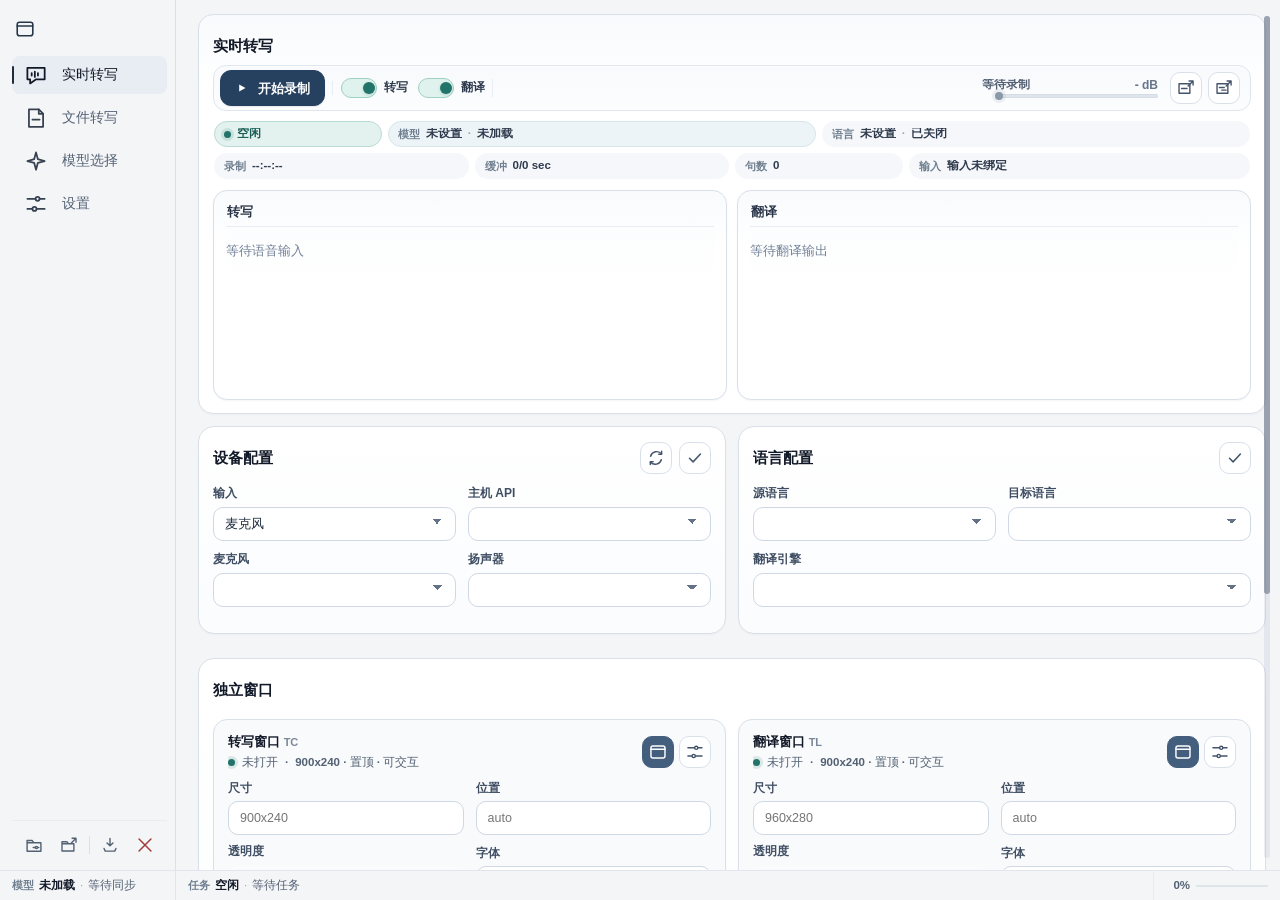
==== commit ff86f649: "Unify tab shell structure" ====
--- a/speech_translate/web/index.html
+++ b/speech_translate/web/index.html
@@ -8,7 +8,7 @@
   <style>
     html, body { background: #f5f5f5; }
   </style>
-  <link rel="stylesheet" href="styles.css?v=20260622-ui-cn-65" />
+  <link rel="stylesheet" href="styles.css?v=20260622-ui-cn-67" />
 </head>
 
 <body>
@@ -52,11 +52,11 @@
       <div class="dashboard-content">
         <section class="card workspace-hub" id="workspace-hub">
           <div class="workflow-panels">
-            <article class="workflow-card tab-panel" id="tab-model" role="tabpanel">
-              <section class="model-vnext-shell">
-                <div class="model-vnext-stack">
-                  <section class="surface-panel model-vnext-runtime-panel">
-                    <header class="model-vnext-head">
+            <article class="workflow-card tab-panel tab-shell" id="tab-model" role="tabpanel">
+              <section class="model-vnext-shell tab-shell-frame">
+                <div class="model-vnext-stack tab-shell-stack">
+                  <section class="surface-panel model-vnext-runtime-panel tab-shell-surface">
+                    <header class="model-vnext-head tab-shell-head">
                       <h3>模型选择</h3>
                       <div class="model-vnext-head-actions">
                         <button class="icon-action" type="button" data-action="save-import-settings" title="保存模型设置" aria-label="保存模型设置">
@@ -99,8 +99,8 @@
                     </div>
                   </section>
 
-                  <section class="surface-panel model-vnext-manager-panel">
-                    <header class="model-vnext-panel-head">
+                  <section class="surface-panel model-vnext-manager-panel tab-shell-surface">
+                    <header class="model-vnext-panel-head tab-shell-head">
                       <h4>模型检查与下载</h4>
                     </header>
                     <div class="model-vnext-toolbar">
@@ -135,10 +135,10 @@
               </section>
             </article>
 
-            <article class="workflow-card tab-panel" id="tab-file" role="tabpanel">
-              <div class="file-vnext-stack">
-                <section class="file-vnext-surface file-vnext-command-panel">
-                  <header class="file-vnext-head">
+            <article class="workflow-card tab-panel tab-shell" id="tab-file" role="tabpanel">
+              <div class="file-vnext-stack tab-shell-stack">
+                <section class="file-vnext-surface file-vnext-command-panel tab-shell-surface">
+                  <header class="file-vnext-head tab-shell-head">
                     <h3>文件转写</h3>
                     <div class="file-vnext-head-actions" aria-label="队列操作">
                       <button class="icon-action" type="button" data-action="add-files-to-queue" title="导入文件" aria-label="导入文件">
@@ -176,10 +176,10 @@
                   </div>
                 </section>
 
-                <section class="file-vnext-surface file-vnext-workbench-shell">
+                <section class="file-vnext-surface file-vnext-workbench-shell tab-shell-surface">
                   <div class="file-vnext-workbench">
                     <section class="file-vnext-queue-panel" aria-label="待处理队列">
-                      <header class="file-vnext-panel-head">
+                      <header class="file-vnext-panel-head tab-shell-head">
                         <h4>待处理队列</h4>
                         <span class="file-vnext-inline-pill" id="file-import-queue-inline-count">0 个文件</span>
                       </header>
@@ -195,7 +195,7 @@
                     </section>
 
                     <aside class="file-vnext-side-panel" aria-label="处理配置">
-                      <header class="file-vnext-panel-head">
+                      <header class="file-vnext-panel-head tab-shell-head">
                         <h4>处理配置</h4>
                         <button class="icon-action" type="button" data-action="save-import-settings" title="保存文件设置" aria-label="保存文件设置">
                           <span class="btn-glyph glyph-save" aria-hidden="true"></span>
@@ -250,7 +250,7 @@
 
                 <div class="file-vnext-config-grid">
                   <section class="file-vnext-surface file-vnext-config-panel">
-                    <header class="file-vnext-panel-head">
+                    <header class="file-vnext-panel-head tab-shell-head">
                       <h4>语言配置</h4>
                     </header>
                     <div class="file-vnext-field-grid file-vnext-language-grid">
@@ -270,7 +270,7 @@
                   </section>
 
                   <section class="file-vnext-surface file-vnext-config-panel">
-                    <header class="file-vnext-panel-head">
+                    <header class="file-vnext-panel-head tab-shell-head">
                       <h4>输出与过滤</h4>
                     </header>
                     <div class="file-vnext-field-grid file-vnext-output-grid">
@@ -339,10 +339,10 @@
               </div>
             </article>
 
-            <article class="workflow-card tab-panel is-active" id="tab-realtime" role="tabpanel">
-              <section class="frame frame-main" aria-label="实时转写主工作区">
-                <section class="surface-panel hero-panel realtime-vnext-core">
-                  <header class="panel-head realtime-hero-head">
+            <article class="workflow-card tab-panel tab-shell is-active" id="tab-realtime" role="tabpanel">
+              <section class="frame frame-main tab-shell-frame" aria-label="实时转写主工作区">
+                <section class="surface-panel hero-panel realtime-vnext-core tab-shell-surface">
+                  <header class="panel-head realtime-hero-head tab-shell-head">
                     <div>
                       <h2>实时转写</h2>
                     </div>
@@ -406,10 +406,10 @@
                 </section>
               </section>
 
-              <section class="frame frame-config" aria-label="快速配置">
+              <section class="frame frame-config tab-shell-frame" aria-label="快速配置">
                 <div class="frame-grid dual-advanced-grid">
-                  <section class="surface-panel config-panel realtime-config-panel">
-                    <header class="panel-head">
+                  <section class="surface-panel config-panel realtime-config-panel tab-shell-surface">
+                    <header class="panel-head tab-shell-head">
                       <div>
                         <h2>设备配置</h2>
                       </div>
@@ -434,8 +434,8 @@
                     </div>
                   </section>
 
-                  <section class="surface-panel config-panel realtime-config-panel">
-                    <header class="panel-head">
+                  <section class="surface-panel config-panel realtime-config-panel tab-shell-surface">
+                    <header class="panel-head tab-shell-head">
                       <div>
                         <h2>语言配置</h2>
                       </div>
@@ -451,9 +451,9 @@
                 </div>
               </section>
 
-              <section class="frame frame-detached" aria-label="独立窗口">
-                <section class="surface-panel detached-workbench detached-workbench-panel">
-                  <header class="panel-head detached-head">
+              <section class="frame frame-detached tab-shell-frame" aria-label="独立窗口">
+                <section class="surface-panel detached-workbench detached-workbench-panel tab-shell-surface">
+                  <header class="panel-head detached-head tab-shell-head">
                     <div>
                       <h2>独立窗口</h2>
                     </div>
@@ -537,15 +537,15 @@
           </div>
         </section>
 
-        <section class="card advanced-shell is-hidden" id="settings-shell">
+        <section class="card advanced-shell is-hidden tab-shell" id="settings-shell">
           <section class="settings-vnext-toolbar" id="settings_toolbar" data-settings-title="顶部控制" data-settings-category="系统 网络 导出 文本 解码 录制 独立窗 过滤 引导词">
             <header class="settings-head"><h1>设置</h1><button class="icon-action icon-action-primary" type="button" data-action="save-all-settings" title="保存全部设置" aria-label="保存全部设置"><span class="icon icon-save" aria-hidden="true"></span></button></header>
             <div class="settings-search-row" role="search"><label class="settings-search-vnext"><span class="icon icon-search" aria-hidden="true"></span><input id="settings_search" type="search" placeholder="搜索设置，例如代理、日志、录制、字幕" /></label><button class="icon-action" id="settings_search_clear" type="button" title="清空搜索" aria-label="清空搜索"><span class="icon icon-x" aria-hidden="true"></span></button><span class="status-chip" id="settings_search_meta"><small>结果</small><span>全部设置</span></span></div>
             <nav class="category-strip" aria-label="设置分类"><button class="category-chip is-active" type="button" data-settings-jump="系统与路径">系统</button><button class="category-chip" type="button" data-settings-jump="网络与翻译">网络</button><button class="category-chip" type="button" data-settings-jump="导出与切分">导出</button><button class="category-chip" type="button" data-settings-jump="文本显示">文本</button><button class="category-chip" type="button" data-settings-jump="Whisper 解码">解码</button><button class="category-chip" type="button" data-settings-jump="录制设置">录制</button><button class="category-chip" type="button" data-settings-jump="独立窗口">独立窗</button><button class="category-chip" type="button" data-settings-jump="过滤与词典">过滤</button><button class="category-chip" type="button" data-settings-jump="引导词">引导词</button></nav>
           </section>
 
-          <section class="settings-vnext-workbench settings-workbench-card" data-settings-title="常用设置" data-settings-category="网络 目录 导出 运行">
-            <header class="panel-head"><h2>常用设置</h2><span class="panel-meta">网络 · 目录 · 导出 · 运行</span></header>
+          <section class="settings-vnext-workbench settings-workbench-card tab-shell-surface" data-settings-title="常用设置" data-settings-category="网络 目录 导出 运行">
+            <header class="panel-head tab-shell-head"><h2>常用设置</h2><span class="panel-meta">网络 · 目录 · 导出 · 运行</span></header>
             <div class="workbench-grid">
               <section class="settings-column" aria-label="网络与目录"><section class="setting-block"><header class="block-head"><h3>网络</h3></header><div class="setting-row-list">
                 <label class="setting-row has-switch"><span>HTTP</span><input id="http_proxy_toolbar" type="text" /><span class="switch-control"><input id="http_proxy_enable_toolbar" type="checkbox" /><i></i><b>启用</b></span></label>
@@ -562,9 +562,9 @@
             </div>
           </section>
 
-          <section class="settings-advanced-stack" id="frame-settings-advanced" aria-label="高级设置完整工作台">
-            <section class="surface-panel settings-vnext-panel weight-low" id="settings-advanced-system" data-settings-title="系统与路径" data-settings-category="系统 日志 目录 路径">
-              <header class="panel-head"><h2>系统与路径</h2></header><div class="section-grid two-pane"><section class="settings-vnext-section"><header class="section-head"><h3>系统</h3></header><div class="field-grid two-col">
+          <section class="settings-advanced-stack tab-shell-stack" id="frame-settings-advanced" aria-label="高级设置完整工作台">
+            <section class="surface-panel settings-vnext-panel weight-low tab-shell-surface" id="settings-advanced-system" data-settings-title="系统与路径" data-settings-category="系统 日志 目录 路径">
+              <header class="panel-head tab-shell-head"><h2>系统与路径</h2></header><div class="section-grid two-pane"><section class="settings-vnext-section"><header class="section-head"><h3>系统</h3></header><div class="field-grid two-col">
                 <label class="field"><span>日志级别</span><select id="log_level_advanced" data-mirror-target="log_level"><option>INFO</option><option>DEBUG</option><option>WARNING</option><option>ERROR</option></select></label><label class="field"><span>主窗口尺寸</span><input id="mw_size" type="text" value="1033x601" /></label><label class="field span-2"><span>当前日志</span><input id="current_log" type="text" readonly /></label><label class="switch-control field-switch"><input id="auto_scroll_log" type="checkbox" checked /><i></i><b>日志自动滚动</b></label><label class="switch-control field-switch"><input id="auto_refresh_log" type="checkbox" /><i></i><b>日志自动刷新</b></label><label class="switch-control field-switch"><input id="close_to_tray_on_close" type="checkbox" /><i></i><b>关闭到托盘</b></label><label class="switch-control field-switch"><input id="rec_ask_confirmation_first" type="checkbox" /><i></i><b>录制前确认</b></label><label class="switch-control field-switch"><input id="supress_hidden_to_tray" type="checkbox" /><i></i><b>托盘不提示</b></label><label class="switch-control field-switch"><input id="supress_record_warning" type="checkbox" /><i></i><b>忽略录制警告</b></label><label class="switch-control field-switch"><input id="debug_realtime_record" type="checkbox" /><i></i><b>实时调试日志</b></label>
               </div></section><section class="settings-vnext-section"><header class="section-head"><h3>路径</h3></header><div class="directory-stack">
                 <div class="directory-row"><span>模型</span><div class="path-control"><input class="path-text" id="dir_model" type="text" value="auto" /><button class="icon-action" type="button" data-action="pick-model-dir" title="选择模型目录" aria-label="选择模型目录"><span class="icon icon-folder"></span></button><button class="icon-action" type="button" data-open-dir="model" title="打开模型目录" aria-label="打开模型目录"><span class="icon icon-open"></span></button></div></div>
@@ -573,38 +573,38 @@
               </div></section></div>
             </section>
 
-            <section class="surface-panel settings-vnext-panel weight-mid-low" id="settings-advanced-network" data-settings-title="网络与翻译" data-settings-category="网络 代理 LibreTranslate Selenium 浏览器">
-              <header class="panel-head"><h2>网络与翻译</h2></header><div class="section-grid two-pane"><section class="settings-vnext-section"><header class="section-head"><h3>代理与 LibreTranslate</h3></header><div class="setting-row-list">
+            <section class="surface-panel settings-vnext-panel weight-mid-low tab-shell-surface" id="settings-advanced-network" data-settings-title="网络与翻译" data-settings-category="网络 代理 LibreTranslate Selenium 浏览器">
+              <header class="panel-head tab-shell-head"><h2>网络与翻译</h2></header><div class="section-grid two-pane"><section class="settings-vnext-section"><header class="section-head"><h3>代理与 LibreTranslate</h3></header><div class="setting-row-list">
                 <label class="setting-row has-switch"><span>HTTP</span><input id="http_proxy" type="text" /><span class="switch-control"><input id="http_proxy_enable" type="checkbox" /><i></i><b>启用</b></span></label><label class="setting-row has-switch"><span>HTTPS</span><input id="https_proxy" type="text" /><span class="switch-control"><input id="https_proxy_enable" type="checkbox" /><i></i><b>启用</b></span></label><label class="setting-row"><span>Libre</span><input id="libre_link" type="text" /></label><label class="setting-row"><span>API Key</span><input id="libre_api_key" type="password" placeholder="留空" /></label>
               </div></section><section class="settings-vnext-section"><header class="section-head"><h3>Selenium</h3></header><div class="field-grid two-col"><label class="field"><span>窗口模式</span><select id="selenium_compact_level"><option value="0">标准窗口</option><option value="1">紧凑模式</option><option value="2">低干扰</option><option value="3">最小干扰</option></select></label><label class="field"><span>窗口层级</span><select id="selenium_z_order_mode"><option value="normal">常规</option><option value="behind-main">主窗体后层</option><option value="bottom">全局底层</option></select></label><label class="field span-2"><span>Chrome 用户目录</span><div class="path-control"><input class="path-text" id="selenium_chrome_user_data_dir" type="text" placeholder="auto" /><button class="icon-action" type="button" data-action="pick-selenium-chrome-dir" title="选择 Chrome 用户目录" aria-label="选择 Chrome 用户目录"><span class="icon icon-folder"></span></button><button class="icon-action" type="button" data-open-dir="selenium_chrome" title="打开 Chrome 用户目录" aria-label="打开 Chrome 用户目录"><span class="icon icon-open"></span></button></div></label></div><div class="toggle-grid compact two"><label class="switch-control"><input id="selenium_auto_close_on_task_done" type="checkbox" checked /><i></i><b>任务结束关闭浏览器</b></label><label class="switch-control"><input id="debug_translate" type="checkbox" /><i></i><b>翻译调试日志</b></label></div></section></div>
             </section>
 
-            <section class="surface-panel settings-vnext-panel weight-mid" id="settings-advanced-export" data-settings-title="导出与切分" data-settings-category="导出 切分 字幕 格式">
-              <header class="panel-head"><h2>导出与切分</h2></header><section class="settings-vnext-section"><div class="field-grid three-col"><label class="field span-3"><span>导出命名</span><input id="export_format" type="text" value="%Y-%m-%d %f {file}/{task-lang}" /></label><label class="field"><span>去重复次数</span><input id="remove_repetition_amount" type="number" value="3" /></label><label class="field"><span>最大词数</span><input id="segment_max_words" type="number" /></label><label class="field"><span>最大字符</span><input id="segment_max_chars" type="number" /></label><label class="field"><span>切分模式</span><select id="segment_split_or_newline"><option>Split</option><option>Newline</option><option>Segment</option></select></label><label class="field"><span>切片起始</span><input id="file_slice_start" type="number" value="0" /></label><label class="field"><span>切片结束</span><input id="file_slice_end" type="number" value="-1" /></label></div><div class="toggle-grid compact three"><label class="switch-control"><input id="auto_open_dir_export" type="checkbox" checked /><i></i><b>任务完成后打开目录</b></label><label class="switch-control"><input id="remove_repetition_file_import" type="checkbox" /><i></i><b>去除重复</b></label><label class="switch-control"><input id="segment_even_split" type="checkbox" checked /><i></i><b>均匀切分</b></label><label class="switch-control"><input id="segment_level" type="checkbox" checked /><i></i><b>段级字幕</b></label><label class="switch-control"><input id="word_level" type="checkbox" checked /><i></i><b>词级字幕</b></label></div><div class="format-choice-grid settings-format-grid" aria-label="导出格式"><label class="format-choice"><input id="export_txt" type="checkbox" /><span>TXT</span></label><label class="format-choice"><input id="export_srt" type="checkbox" /><span>SRT</span></label><label class="format-choice"><input id="export_vtt" type="checkbox" /><span>VTT</span></label><label class="format-choice"><input id="export_ass" type="checkbox" /><span>ASS</span></label><label class="format-choice"><input id="export_json" type="checkbox" /><span>JSON</span></label><label class="format-choice"><input id="export_csv" type="checkbox" /><span>CSV</span></label><label class="format-choice"><input id="export_tsv" type="checkbox" /><span>TSV</span></label><label class="format-choice"><input id="export_mp4" type="checkbox" /><span>MP4</span></label></div></section>
-            </section>
-
-            <section class="surface-panel settings-vnext-panel weight-mid" id="settings-advanced-display" data-settings-title="文本显示" data-settings-category="文本 字体 颜色 显示 置信度">
-              <header class="panel-head"><h2>文本显示</h2></header><div class="section-grid display-mirror"><section class="settings-vnext-section"><header class="section-head"><h3>转写显示</h3></header><div class="field-grid two-col"><label class="field"><span>字体</span><input id="tb_mw_tc_font" type="text" value="Segoe UI" /></label><label class="field"><span>字号</span><input id="tb_mw_tc_font_size" type="number" value="16" /></label><label class="field color-field"><span>字色</span><div><i style="--swatch:#111827"></i><input id="tb_mw_tc_font_color" type="text" value="#111827" /></div></label><label class="field"><span>最大字符</span><input id="tb_mw_tc_max" type="number" value="300" /></label><label class="field"><span>每行字符</span><input id="tb_mw_tc_max_per_line" type="number" value="30" /></label></div><div class="toggle-grid compact"><label class="switch-control"><input id="tb_mw_tc_auto_scroll" type="checkbox" checked /><i></i><b>自动滚动</b></label><label class="switch-control"><input id="tb_mw_tc_font_bold" type="checkbox" /><i></i><b>粗体</b></label><label class="switch-control"><input id="tb_mw_tc_limit_max" type="checkbox" /><i></i><b>限制总长</b></label><label class="switch-control"><input id="tb_mw_tc_limit_max_per_line" type="checkbox" /><i></i><b>限制行长</b></label><label class="switch-control"><input id="tb_mw_tc_use_conf_color" type="checkbox" checked /><i></i><b>置信度颜色</b></label></div></section><section class="settings-vnext-section"><header class="section-head"><h3>翻译显示</h3></header><div class="field-grid two-col"><label class="field"><span>字体</span><input id="tb_mw_tl_font" type="text" value="Segoe UI" /></label><label class="field"><span>字号</span><input id="tb_mw_tl_font_size" type="number" value="16" /></label><label class="field color-field"><span>字色</span><div><i style="--swatch:#1f2937"></i><input id="tb_mw_tl_font_color" type="text" value="#1f2937" /></div></label><label class="field"><span>最大字符</span><input id="tb_mw_tl_max" type="number" value="300" /></label><label class="field"><span>每行字符</span><input id="tb_mw_tl_max_per_line" type="number" value="30" /></label></div><div class="toggle-grid compact"><label class="switch-control"><input id="tb_mw_tl_auto_scroll" type="checkbox" checked /><i></i><b>自动滚动</b></label><label class="switch-control"><input id="tb_mw_tl_font_bold" type="checkbox" /><i></i><b>粗体</b></label><label class="switch-control"><input id="tb_mw_tl_limit_max" type="checkbox" /><i></i><b>限制总长</b></label><label class="switch-control"><input id="tb_mw_tl_limit_max_per_line" type="checkbox" /><i></i><b>限制行长</b></label><label class="switch-control"><input id="tb_mw_tl_use_conf_color" type="checkbox" checked /><i></i><b>置信度颜色</b></label></div></section></div><section class="settings-vnext-section confidence-row"><header class="section-head"><h3>置信度颜色</h3></header><div class="field-grid two-col"><label class="field color-field"><span>低置信度</span><div><i style="--swatch:#b45353"></i><input id="gradient_low_conf" type="text" value="#b45353" /></div></label><label class="field color-field"><span>高置信度</span><div><i style="--swatch:#0f9f78"></i><input id="gradient_high_conf" type="text" value="#0f9f78" /></div></label></div><div class="toggle-grid compact two"><label class="switch-control"><input id="colorize_per_segment" type="checkbox" checked /><i></i><b>按段着色</b></label><label class="switch-control"><input id="colorize_per_word" type="checkbox" /><i></i><b>按词着色</b></label></div></section>
-            </section>
-
-            <section class="surface-panel settings-vnext-panel weight-mid-low" id="settings-advanced-decode" data-settings-title="Whisper 解码" data-settings-category="Whisper 解码 参数 Prompt">
-              <header class="panel-head"><h2>Whisper 解码</h2></header><section class="settings-vnext-section"><header class="section-head"><h3>核心参数</h3></header><div class="field-grid three-col"><label class="field"><span>解码预设</span><select id="decoding_preset"><option>greedy</option><option>beam search</option><option>custom</option></select></label><label class="field"><span>Temperature</span><input id="temperature" type="text" value="0" /></label><label class="field"><span>Best Of</span><input id="best_of" type="number" value="5" /></label><label class="field"><span>Beam Size</span><input id="beam_size" type="number" value="5" /></label><label class="field"><span>Patience</span><input id="patience" type="number" value="1" /></label><label class="field"><span>Max Timestamp</span><input id="max_initial_timestamp" type="number" value="1" /></label></div></section><div class="section-grid decode-grid"><section class="settings-vnext-section"><header class="section-head"><h3>阈值</h3></header><div class="field-grid two-col"><label class="field"><span>Compression</span><input id="compression_ratio_threshold" type="number" value="2.4" /></label><label class="field"><span>Logprob</span><input id="logprob_threshold" type="number" value="-1" /></label><label class="field"><span>No Speech</span><input id="no_speech_threshold" type="number" value="0.6" /></label><label class="field"><span>Suppress Tokens</span><input id="suppress_tokens" type="text" value="-1" /></label></div><div class="toggle-grid compact"><label class="switch-control"><input id="fp16" type="checkbox" checked /><i></i><b>FP16</b></label><label class="switch-control"><input id="suppress_blank" type="checkbox" checked /><i></i><b>抑制空白</b></label><label class="switch-control"><input id="use_en_model" type="checkbox" /><i></i><b>优先 .en</b></label></div></section><section class="settings-vnext-section"><header class="section-head"><h3>Prompt</h3></header><div class="field-grid two-col"><label class="field span-2"><span>Initial Prompt</span><textarea id="initial_prompt" rows="3"></textarea></label><label class="field"><span>Prefix</span><input id="prefix" type="text" placeholder="留空" /></label><label class="field"><span>附加 Args</span><input id="whisper_args" type="text" placeholder="--vad-filter" /></label></div></section></div>
-            </section>
-
-            <section class="surface-panel settings-vnext-panel weight-mid-high" id="settings-advanced-recording" data-settings-title="录制设置" data-settings-category="录制 麦克风 扬声器 阈值">
-              <header class="panel-head"><h2>录制设置</h2></header><section class="settings-vnext-section"><header class="section-head"><h3>通用</h3></header><div class="field-grid four-col"><label class="field"><span>详细日志</span><select id="verbose_record"><option value="false">关闭</option><option value="true">开启</option></select></label><label class="field"><span>模型设备</span><select id="model_device_preference"><option>auto</option><option>cuda</option><option>cpu</option></select></label><label class="field"><span>转写间隔</span><input id="transcribe_rate" type="number" value="300" /></label><label class="field"><span>分隔符</span><input id="separate_with" type="text" value=" " /></label></div><div class="toggle-grid compact three"><label class="switch-control"><input id="use_temp" type="checkbox" /><i></i><b>直接数组</b></label><label class="switch-control"><input id="use_temp_alt" type="checkbox" /><i></i><b>临时 wav</b></label><label class="switch-control"><input id="keep_temp" type="checkbox" /><i></i><b>保留临时文件</b></label><label class="switch-control"><input id="file_use_official_whisper" type="checkbox" /><i></i><b>文件用官方 Whisper</b></label></div></section><div class="section-grid display-mirror"><section class="settings-vnext-section"><header class="section-head"><h3>麦克风</h3></header><div class="field-grid three-col recording-device-grid"><label class="field span-3"><span>设备</span><select id="mic"></select></label><label class="field"><span>采样率</span><input id="sample_rate_mic" type="number" /></label><label class="field"><span>块大小</span><input id="chunk_size_mic" type="number" /></label><label class="field"><span>声道</span><input id="channels_mic" type="text" /></label></div><div class="toggle-grid compact two"><label class="switch-control"><input id="auto_sample_rate_mic" type="checkbox" /><i></i><b>自动采样率</b></label><label class="switch-control"><input id="auto_channels_mic" type="checkbox" /><i></i><b>自动声道</b></label><label class="switch-control"><input id="mic_no_limit" type="checkbox" /><i></i><b>无限制</b></label></div></section><section class="settings-vnext-section"><header class="section-head"><h3>扬声器</h3></header><div class="field-grid three-col recording-device-grid"><label class="field span-3"><span>设备</span><select id="speaker"></select></label><label class="field"><span>采样率</span><input id="sample_rate_speaker" type="number" /></label><label class="field"><span>块大小</span><input id="chunk_size_speaker" type="number" /></label><label class="field"><span>声道</span><input id="channels_speaker" type="text" /></label></div><div class="toggle-grid compact two"><label class="switch-control"><input id="auto_sample_rate_speaker" type="checkbox" /><i></i><b>自动采样率</b></label><label class="switch-control"><input id="auto_channels_speaker" type="checkbox" /><i></i><b>自动声道</b></label><label class="switch-control"><input id="speaker_no_limit" type="checkbox" /><i></i><b>无限制</b></label></div></section></div><section class="settings-vnext-section"><header class="section-head"><h3>阈值与缓冲</h3></header><div class="field-grid three-col"><label class="field"><span>麦克风最小时长</span><input id="min_input_length_mic" type="number" /></label><label class="field"><span>麦克风最大缓冲</span><input id="max_buffer_mic" type="number" /></label><label class="field"><span>麦克风最大句子</span><input id="max_sentences_mic" type="number" /></label><label class="field"><span>扬声器最小时长</span><input id="min_input_length_speaker" type="number" /></label><label class="field"><span>扬声器最大缓冲</span><input id="max_buffer_speaker" type="number" /></label><label class="field"><span>扬声器最大句子</span><input id="max_sentences_speaker" type="number" /></label><label class="field"><span>麦克风自动级别</span><input id="threshold_auto_level_mic" type="number" /></label><label class="field"><span>麦克风 Silero</span><input id="threshold_silero_mic_min" type="number" /></label><label class="field range-field"><span>麦克风阈值 <em id="threshold_db_mic_value">- dB</em></span><input id="threshold_db_mic" type="range" min="-80" max="0" step="0.5" /></label><label class="field"><span>扬声器自动级别</span><input id="threshold_auto_level_speaker" type="number" /></label><label class="field"><span>扬声器 Silero</span><input id="threshold_silero_speaker_min" type="number" /></label><label class="field range-field"><span>扬声器阈值 <em id="threshold_db_speaker_value">- dB</em></span><input id="threshold_db_speaker" type="range" min="-80" max="0" step="0.5" /></label></div><div class="toggle-grid compact three"><label class="switch-control"><input id="threshold_enable_mic" type="checkbox" /><i></i><b>麦克风阈值</b></label><label class="switch-control"><input id="threshold_auto_mic" type="checkbox" /><i></i><b>麦克风自动阈值</b></label><label class="switch-control"><input id="threshold_auto_silero_mic" type="checkbox" /><i></i><b>麦克风 Silero 自动</b></label><label class="switch-control"><input id="auto_break_buffer_mic" type="checkbox" /><i></i><b>麦克风自动断句</b></label><label class="switch-control"><input id="threshold_enable_speaker" type="checkbox" /><i></i><b>扬声器阈值</b></label><label class="switch-control"><input id="threshold_auto_speaker" type="checkbox" /><i></i><b>扬声器自动阈值</b></label><label class="switch-control"><input id="threshold_auto_silero_speaker" type="checkbox" /><i></i><b>扬声器 Silero 自动</b></label><label class="switch-control"><input id="auto_break_buffer_speaker" type="checkbox" /><i></i><b>扬声器自动断句</b></label></div></section><select id="hostAPI" class="is-hidden"></select><select id="hostAPI_toolbar" class="is-hidden"></select><span id="record-input-pill" class="is-hidden"></span><span id="record-mode-pill" class="is-hidden"></span>
-            </section>
-
-            <section class="surface-panel settings-vnext-panel weight-mid-high" id="settings-advanced-detached" data-settings-title="独立窗口" data-settings-category="独立窗口 TC TL 悬浮窗">
-              <header class="panel-head"><h2>独立窗口</h2></header><div class="section-grid detached-grid"><section class="settings-vnext-section detached-card"><header class="detached-head"><div><h3>转写窗口 <span>TC</span></h3><p><i></i><span id="detached-tc-state">未打开</span> · <span id="detached-tc-geometry">900x240 · 置顶 · 可交互</span></p></div><div class="detached-actions"><button class="icon-action icon-action-primary" type="button" data-detached-toggle="tc" data-action="create-detached-tc" title="打开转写窗口" aria-label="打开转写窗口"><span class="icon icon-window"></span></button><button class="icon-action" type="button" data-detached-visibility="tc" data-action="show-detached-tc" title="显示转写窗口" aria-label="显示转写窗口"><span class="icon icon-sliders"></span></button></div></header><div class="field-grid two-col"><label class="field"><span>尺寸</span><input id="ex_tc_geometry" type="text" /></label><label class="field"><span>位置</span><input id="ex_tc_position" type="text" value="auto" /></label><label class="field range-field"><span>透明度</span><input id="ex_tc_opacity" type="range" min="0.1" max="1" step="0.01" /></label><label class="field"><span>字号</span><input id="tb_ex_tc_font_size" type="number" /></label><label class="field"><span>字体</span><input id="tb_ex_tc_font" type="text" /></label><label class="field"><span>最大字符</span><input id="tb_ex_tc_max" type="number" /></label><label class="field"><span>每行字符</span><input id="tb_ex_tc_max_per_line" type="number" /></label><label class="field color-field"><span>字色</span><div><i style="--swatch:#111827"></i><input id="tb_ex_tc_font_color" type="text" /></div></label><label class="field color-field"><span>背景</span><div><i style="--swatch:#ffffff"></i><input id="tb_ex_tc_bg_color" type="text" /></div></label></div><div class="toggle-grid compact two"><label class="switch-control"><input id="ex_tc_always_on_top" type="checkbox" /><i></i><b>置顶</b></label><label class="switch-control"><input id="ex_tc_no_title_bar" type="checkbox" /><i></i><b>无标题栏</b></label><label class="switch-control"><input id="ex_tc_click_through" type="checkbox" /><i></i><b>点击穿透</b></label><label class="switch-control"><input id="tb_ex_tc_font_bold" type="checkbox" /><i></i><b>粗体</b></label><label class="switch-control"><input id="tb_ex_tc_limit_max" type="checkbox" /><i></i><b>限制总长</b></label><label class="switch-control"><input id="tb_ex_tc_limit_max_per_line" type="checkbox" /><i></i><b>限制行长</b></label><label class="switch-control"><input id="tb_ex_tc_use_conf_color" type="checkbox" /><i></i><b>置信度颜色</b></label></div></section><section class="settings-vnext-section detached-card"><header class="detached-head"><div><h3>翻译窗口 <span>TL</span></h3><p><i></i><span id="detached-tl-state">未打开</span> · <span id="detached-tl-geometry">900x240 · 置顶 · 可交互</span></p></div><div class="detached-actions"><button class="icon-action icon-action-primary" type="button" data-detached-toggle="tl" data-action="create-detached-tl" title="打开翻译窗口" aria-label="打开翻译窗口"><span class="icon icon-window"></span></button><button class="icon-action" type="button" data-detached-visibility="tl" data-action="show-detached-tl" title="显示翻译窗口" aria-label="显示翻译窗口"><span class="icon icon-sliders"></span></button></div></header><div class="field-grid two-col"><label class="field"><span>尺寸</span><input id="ex_tl_geometry" type="text" /></label><label class="field"><span>位置</span><input id="ex_tl_position" type="text" value="auto" /></label><label class="field range-field"><span>透明度</span><input id="ex_tl_opacity" type="range" min="0.1" max="1" step="0.01" /></label><label class="field"><span>字号</span><input id="tb_ex_tl_font_size" type="number" /></label><label class="field"><span>字体</span><input id="tb_ex_tl_font" type="text" /></label><label class="field"><span>最大字符</span><input id="tb_ex_tl_max" type="number" /></label><label class="field"><span>每行字符</span><input id="tb_ex_tl_max_per_line" type="number" /></label><label class="field color-field"><span>字色</span><div><i style="--swatch:#111827"></i><input id="tb_ex_tl_font_color" type="text" /></div></label><label class="field color-field"><span>背景</span><div><i style="--swatch:#ffffff"></i><input id="tb_ex_tl_bg_color" type="text" /></div></label></div><div class="toggle-grid compact two"><label class="switch-control"><input id="ex_tl_always_on_top" type="checkbox" /><i></i><b>置顶</b></label><label class="switch-control"><input id="ex_tl_no_title_bar" type="checkbox" /><i></i><b>无标题栏</b></label><label class="switch-control"><input id="ex_tl_click_through" type="checkbox" /><i></i><b>点击穿透</b></label><label class="switch-control"><input id="tb_ex_tl_font_bold" type="checkbox" /><i></i><b>粗体</b></label><label class="switch-control"><input id="tb_ex_tl_limit_max" type="checkbox" /><i></i><b>限制总长</b></label><label class="switch-control"><input id="tb_ex_tl_limit_max_per_line" type="checkbox" /><i></i><b>限制行长</b></label><label class="switch-control"><input id="tb_ex_tl_use_conf_color" type="checkbox" /><i></i><b>置信度颜色</b></label></div></section></div>
-            </section>
-
-            <section class="surface-panel settings-vnext-panel weight-mid-low" id="settings-advanced-filter" data-settings-title="过滤与词典" data-settings-category="过滤 词典 幻觉 字典">
-              <header class="panel-head"><h2>过滤与词典</h2></header><div class="section-grid two-pane"><section class="settings-vnext-section"><header class="section-head"><h3>实时过滤</h3></header><div class="field-grid two-col"><label class="switch-control field-switch span-2"><input id="filter_rec" type="checkbox" /><i></i><b>启用实时过滤</b></label><label class="field span-2"><span>词典路径</span><div class="path-control"><input class="path-text" id="path_filter_rec" type="text" value="auto" /><button class="icon-action" type="button" data-action="open-filter-rec" title="打开实时词典" aria-label="打开实时词典"><span class="icon icon-folder"></span></button></div></label><label class="switch-control"><input id="filter_rec_case_sensitive" type="checkbox" /><i></i><b>区分大小写</b></label><label class="switch-control"><input id="filter_rec_strip" type="checkbox" /><i></i><b>去除空白</b></label><label class="switch-control"><input id="filter_rec_exact_match" type="checkbox" /><i></i><b>精准匹配</b></label></div></section><section class="settings-vnext-section"><header class="section-head"><h3>文件过滤</h3></header><div class="field-grid two-col"><label class="switch-control field-switch span-2"><input id="filter_file_import" type="checkbox" /><i></i><b>启用文件过滤</b></label><label class="field span-2"><span>词典路径</span><div class="path-control"><input class="path-text" id="path_filter_file_import" type="text" value="auto" /><button class="icon-action" type="button" data-action="open-filter-file" title="打开文件词典" aria-label="打开文件词典"><span class="icon icon-folder"></span></button></div></label><label class="switch-control"><input id="filter_file_import_case_sensitive" type="checkbox" /><i></i><b>区分大小写</b></label><label class="switch-control"><input id="filter_file_import_strip" type="checkbox" /><i></i><b>去除空白</b></label><label class="switch-control"><input id="filter_file_import_exact_match" type="checkbox" /><i></i><b>精准匹配</b></label></div></section></div><section class="settings-vnext-section compact-section"><header class="section-head"><h3>匹配策略</h3></header><div class="field-grid four-col"><label class="field span-2"><span>实时忽略标点</span><input id="filter_rec_ignore_punctuations" type="text" /></label><label class="field"><span>实时阈值</span><input id="filter_rec_similarity" type="number" step="0.01" /></label><label class="field span-2"><span>文件忽略标点</span><input id="filter_file_import_ignore_punctuations" type="text" /></label><label class="field"><span>文件阈值</span><input id="filter_file_import_similarity" type="number" step="0.01" /></label></div></section>
-            </section>
-
-            <section class="surface-panel settings-vnext-panel weight-mid" id="settings-advanced-prompt" data-settings-title="引导词" data-settings-category="引导词 Prompt 历史上下文">
-              <header class="panel-head"><h2>引导词</h2><div class="head-actions"><button class="icon-action" id="add_custom_initial_prompt" type="button" title="添加自定义语言" aria-label="添加自定义语言"><span class="icon icon-plus"></span></button><button class="icon-action" id="reset_initial_prompts" type="button" title="重置引导词" aria-label="重置引导词"><span class="icon icon-refresh"></span></button><button class="icon-action" id="clear_initial_prompts" type="button" title="清空引导词" aria-label="清空引导词"><span class="icon icon-x"></span></button><button class="icon-action icon-action-primary" type="button" data-action="save-initial-prompts" title="保存引导词" aria-label="保存引导词"><span class="icon icon-save"></span></button></div></header><div class="prompt-layout"><section class="settings-vnext-section prompt-side"><header class="section-head"><h3>策略</h3></header><label class="switch-control field-switch"><input id="enable_initial_prompt" type="checkbox" /><i></i><b>启用引导词</b></label><label class="switch-control field-switch"><input id="condition_on_previous_text" type="checkbox" /><i></i><b>使用历史上下文</b></label><span class="status-chip prompt-chip"><small>编辑</small><span>按语言</span></span></section><section class="settings-vnext-section prompt-editor"><header class="section-head"><h3>Prompt</h3></header><div class="form-grid form-grid-loose" id="initial_prompts_container"></div></section></div>
+            <section class="surface-panel settings-vnext-panel weight-mid tab-shell-surface" id="settings-advanced-export" data-settings-title="导出与切分" data-settings-category="导出 切分 字幕 格式">
+              <header class="panel-head tab-shell-head"><h2>导出与切分</h2></header><section class="settings-vnext-section"><div class="field-grid three-col"><label class="field span-3"><span>导出命名</span><input id="export_format" type="text" value="%Y-%m-%d %f {file}/{task-lang}" /></label><label class="field"><span>去重复次数</span><input id="remove_repetition_amount" type="number" value="3" /></label><label class="field"><span>最大词数</span><input id="segment_max_words" type="number" /></label><label class="field"><span>最大字符</span><input id="segment_max_chars" type="number" /></label><label class="field"><span>切分模式</span><select id="segment_split_or_newline"><option>Split</option><option>Newline</option><option>Segment</option></select></label><label class="field"><span>切片起始</span><input id="file_slice_start" type="number" value="0" /></label><label class="field"><span>切片结束</span><input id="file_slice_end" type="number" value="-1" /></label></div><div class="toggle-grid compact three"><label class="switch-control"><input id="auto_open_dir_export" type="checkbox" checked /><i></i><b>任务完成后打开目录</b></label><label class="switch-control"><input id="remove_repetition_file_import" type="checkbox" /><i></i><b>去除重复</b></label><label class="switch-control"><input id="segment_even_split" type="checkbox" checked /><i></i><b>均匀切分</b></label><label class="switch-control"><input id="segment_level" type="checkbox" checked /><i></i><b>段级字幕</b></label><label class="switch-control"><input id="word_level" type="checkbox" checked /><i></i><b>词级字幕</b></label></div><div class="format-choice-grid settings-format-grid" aria-label="导出格式"><label class="format-choice"><input id="export_txt" type="checkbox" /><span>TXT</span></label><label class="format-choice"><input id="export_srt" type="checkbox" /><span>SRT</span></label><label class="format-choice"><input id="export_vtt" type="checkbox" /><span>VTT</span></label><label class="format-choice"><input id="export_ass" type="checkbox" /><span>ASS</span></label><label class="format-choice"><input id="export_json" type="checkbox" /><span>JSON</span></label><label class="format-choice"><input id="export_csv" type="checkbox" /><span>CSV</span></label><label class="format-choice"><input id="export_tsv" type="checkbox" /><span>TSV</span></label><label class="format-choice"><input id="export_mp4" type="checkbox" /><span>MP4</span></label></div></section>
+            </section>
+
+            <section class="surface-panel settings-vnext-panel weight-mid tab-shell-surface" id="settings-advanced-display" data-settings-title="文本显示" data-settings-category="文本 字体 颜色 显示 置信度">
+              <header class="panel-head tab-shell-head"><h2>文本显示</h2></header><div class="section-grid display-mirror"><section class="settings-vnext-section"><header class="section-head"><h3>转写显示</h3></header><div class="field-grid two-col"><label class="field"><span>字体</span><input id="tb_mw_tc_font" type="text" value="Segoe UI" /></label><label class="field"><span>字号</span><input id="tb_mw_tc_font_size" type="number" value="16" /></label><label class="field color-field"><span>字色</span><div><i style="--swatch:#111827"></i><input id="tb_mw_tc_font_color" type="text" value="#111827" /></div></label><label class="field"><span>最大字符</span><input id="tb_mw_tc_max" type="number" value="300" /></label><label class="field"><span>每行字符</span><input id="tb_mw_tc_max_per_line" type="number" value="30" /></label></div><div class="toggle-grid compact"><label class="switch-control"><input id="tb_mw_tc_auto_scroll" type="checkbox" checked /><i></i><b>自动滚动</b></label><label class="switch-control"><input id="tb_mw_tc_font_bold" type="checkbox" /><i></i><b>粗体</b></label><label class="switch-control"><input id="tb_mw_tc_limit_max" type="checkbox" /><i></i><b>限制总长</b></label><label class="switch-control"><input id="tb_mw_tc_limit_max_per_line" type="checkbox" /><i></i><b>限制行长</b></label><label class="switch-control"><input id="tb_mw_tc_use_conf_color" type="checkbox" checked /><i></i><b>置信度颜色</b></label></div></section><section class="settings-vnext-section"><header class="section-head"><h3>翻译显示</h3></header><div class="field-grid two-col"><label class="field"><span>字体</span><input id="tb_mw_tl_font" type="text" value="Segoe UI" /></label><label class="field"><span>字号</span><input id="tb_mw_tl_font_size" type="number" value="16" /></label><label class="field color-field"><span>字色</span><div><i style="--swatch:#1f2937"></i><input id="tb_mw_tl_font_color" type="text" value="#1f2937" /></div></label><label class="field"><span>最大字符</span><input id="tb_mw_tl_max" type="number" value="300" /></label><label class="field"><span>每行字符</span><input id="tb_mw_tl_max_per_line" type="number" value="30" /></label></div><div class="toggle-grid compact"><label class="switch-control"><input id="tb_mw_tl_auto_scroll" type="checkbox" checked /><i></i><b>自动滚动</b></label><label class="switch-control"><input id="tb_mw_tl_font_bold" type="checkbox" /><i></i><b>粗体</b></label><label class="switch-control"><input id="tb_mw_tl_limit_max" type="checkbox" /><i></i><b>限制总长</b></label><label class="switch-control"><input id="tb_mw_tl_limit_max_per_line" type="checkbox" /><i></i><b>限制行长</b></label><label class="switch-control"><input id="tb_mw_tl_use_conf_color" type="checkbox" checked /><i></i><b>置信度颜色</b></label></div></section></div><section class="settings-vnext-section confidence-row"><header class="section-head"><h3>置信度颜色</h3></header><div class="field-grid two-col"><label class="field color-field"><span>低置信度</span><div><i style="--swatch:#b45353"></i><input id="gradient_low_conf" type="text" value="#b45353" /></div></label><label class="field color-field"><span>高置信度</span><div><i style="--swatch:#0f9f78"></i><input id="gradient_high_conf" type="text" value="#0f9f78" /></div></label></div><div class="toggle-grid compact two"><label class="switch-control"><input id="colorize_per_segment" type="checkbox" checked /><i></i><b>按段着色</b></label><label class="switch-control"><input id="colorize_per_word" type="checkbox" /><i></i><b>按词着色</b></label></div></section>
+            </section>
+
+            <section class="surface-panel settings-vnext-panel weight-mid-low tab-shell-surface" id="settings-advanced-decode" data-settings-title="Whisper 解码" data-settings-category="Whisper 解码 参数 Prompt">
+              <header class="panel-head tab-shell-head"><h2>Whisper 解码</h2></header><section class="settings-vnext-section"><header class="section-head"><h3>核心参数</h3></header><div class="field-grid three-col"><label class="field"><span>解码预设</span><select id="decoding_preset"><option>greedy</option><option>beam search</option><option>custom</option></select></label><label class="field"><span>Temperature</span><input id="temperature" type="text" value="0" /></label><label class="field"><span>Best Of</span><input id="best_of" type="number" value="5" /></label><label class="field"><span>Beam Size</span><input id="beam_size" type="number" value="5" /></label><label class="field"><span>Patience</span><input id="patience" type="number" value="1" /></label><label class="field"><span>Max Timestamp</span><input id="max_initial_timestamp" type="number" value="1" /></label></div></section><div class="section-grid decode-grid"><section class="settings-vnext-section"><header class="section-head"><h3>阈值</h3></header><div class="field-grid two-col"><label class="field"><span>Compression</span><input id="compression_ratio_threshold" type="number" value="2.4" /></label><label class="field"><span>Logprob</span><input id="logprob_threshold" type="number" value="-1" /></label><label class="field"><span>No Speech</span><input id="no_speech_threshold" type="number" value="0.6" /></label><label class="field"><span>Suppress Tokens</span><input id="suppress_tokens" type="text" value="-1" /></label></div><div class="toggle-grid compact"><label class="switch-control"><input id="fp16" type="checkbox" checked /><i></i><b>FP16</b></label><label class="switch-control"><input id="suppress_blank" type="checkbox" checked /><i></i><b>抑制空白</b></label><label class="switch-control"><input id="use_en_model" type="checkbox" /><i></i><b>优先 .en</b></label></div></section><section class="settings-vnext-section"><header class="section-head"><h3>Prompt</h3></header><div class="field-grid two-col"><label class="field span-2"><span>Initial Prompt</span><textarea id="initial_prompt" rows="3"></textarea></label><label class="field"><span>Prefix</span><input id="prefix" type="text" placeholder="留空" /></label><label class="field"><span>附加 Args</span><input id="whisper_args" type="text" placeholder="--vad-filter" /></label></div></section></div>
+            </section>
+
+            <section class="surface-panel settings-vnext-panel weight-mid-high tab-shell-surface" id="settings-advanced-recording" data-settings-title="录制设置" data-settings-category="录制 麦克风 扬声器 阈值">
+              <header class="panel-head tab-shell-head"><h2>录制设置</h2></header><section class="settings-vnext-section"><header class="section-head"><h3>通用</h3></header><div class="field-grid four-col"><label class="field"><span>详细日志</span><select id="verbose_record"><option value="false">关闭</option><option value="true">开启</option></select></label><label class="field"><span>模型设备</span><select id="model_device_preference"><option>auto</option><option>cuda</option><option>cpu</option></select></label><label class="field"><span>转写间隔</span><input id="transcribe_rate" type="number" value="300" /></label><label class="field"><span>分隔符</span><input id="separate_with" type="text" value=" " /></label></div><div class="toggle-grid compact three"><label class="switch-control"><input id="use_temp" type="checkbox" /><i></i><b>直接数组</b></label><label class="switch-control"><input id="use_temp_alt" type="checkbox" /><i></i><b>临时 wav</b></label><label class="switch-control"><input id="keep_temp" type="checkbox" /><i></i><b>保留临时文件</b></label><label class="switch-control"><input id="file_use_official_whisper" type="checkbox" /><i></i><b>文件用官方 Whisper</b></label></div></section><div class="section-grid display-mirror"><section class="settings-vnext-section"><header class="section-head"><h3>麦克风</h3></header><div class="field-grid three-col recording-device-grid"><label class="field span-3"><span>设备</span><select id="mic"></select></label><label class="field"><span>采样率</span><input id="sample_rate_mic" type="number" /></label><label class="field"><span>块大小</span><input id="chunk_size_mic" type="number" /></label><label class="field"><span>声道</span><input id="channels_mic" type="text" /></label></div><div class="toggle-grid compact two"><label class="switch-control"><input id="auto_sample_rate_mic" type="checkbox" /><i></i><b>自动采样率</b></label><label class="switch-control"><input id="auto_channels_mic" type="checkbox" /><i></i><b>自动声道</b></label><label class="switch-control"><input id="mic_no_limit" type="checkbox" /><i></i><b>无限制</b></label></div></section><section class="settings-vnext-section"><header class="section-head"><h3>扬声器</h3></header><div class="field-grid three-col recording-device-grid"><label class="field span-3"><span>设备</span><select id="speaker"></select></label><label class="field"><span>采样率</span><input id="sample_rate_speaker" type="number" /></label><label class="field"><span>块大小</span><input id="chunk_size_speaker" type="number" /></label><label class="field"><span>声道</span><input id="channels_speaker" type="text" /></label></div><div class="toggle-grid compact two"><label class="switch-control"><input id="auto_sample_rate_speaker" type="checkbox" /><i></i><b>自动采样率</b></label><label class="switch-control"><input id="auto_channels_speaker" type="checkbox" /><i></i><b>自动声道</b></label><label class="switch-control"><input id="speaker_no_limit" type="checkbox" /><i></i><b>无限制</b></label></div></section></div><section class="settings-vnext-section"><header class="section-head"><h3>阈值与缓冲</h3></header><div class="field-grid three-col"><label class="field"><span>麦克风最小时长</span><input id="min_input_length_mic" type="number" /></label><label class="field"><span>麦克风最大缓冲</span><input id="max_buffer_mic" type="number" /></label><label class="field"><span>麦克风最大句子</span><input id="max_sentences_mic" type="number" /></label><label class="field"><span>扬声器最小时长</span><input id="min_input_length_speaker" type="number" /></label><label class="field"><span>扬声器最大缓冲</span><input id="max_buffer_speaker" type="number" /></label><label class="field"><span>扬声器最大句子</span><input id="max_sentences_speaker" type="number" /></label><label class="field"><span>麦克风自动级别</span><input id="threshold_auto_level_mic" type="number" /></label><label class="field"><span>麦克风 Silero</span><input id="threshold_silero_mic_min" type="number" /></label><label class="field range-field"><span>麦克风阈值 <em id="threshold_db_mic_value">- dB</em></span><input id="threshold_db_mic" type="range" min="-80" max="0" step="0.5" /></label><label class="field"><span>扬声器自动级别</span><input id="threshold_auto_level_speaker" type="number" /></label><label class="field"><span>扬声器 Silero</span><input id="threshold_silero_speaker_min" type="number" /></label><label class="field range-field"><span>扬声器阈值 <em id="threshold_db_speaker_value">- dB</em></span><input id="threshold_db_speaker" type="range" min="-80" max="0" step="0.5" /></label></div><div class="toggle-grid compact three"><label class="switch-control"><input id="threshold_enable_mic" type="checkbox" /><i></i><b>麦克风阈值</b></label><label class="switch-control"><input id="threshold_auto_mic" type="checkbox" /><i></i><b>麦克风自动阈值</b></label><label class="switch-control"><input id="threshold_auto_silero_mic" type="checkbox" /><i></i><b>麦克风 Silero 自动</b></label><label class="switch-control"><input id="auto_break_buffer_mic" type="checkbox" /><i></i><b>麦克风自动断句</b></label><label class="switch-control"><input id="threshold_enable_speaker" type="checkbox" /><i></i><b>扬声器阈值</b></label><label class="switch-control"><input id="threshold_auto_speaker" type="checkbox" /><i></i><b>扬声器自动阈值</b></label><label class="switch-control"><input id="threshold_auto_silero_speaker" type="checkbox" /><i></i><b>扬声器 Silero 自动</b></label><label class="switch-control"><input id="auto_break_buffer_speaker" type="checkbox" /><i></i><b>扬声器自动断句</b></label></div></section><select id="hostAPI" class="is-hidden"></select><select id="hostAPI_toolbar" class="is-hidden"></select><span id="record-input-pill" class="is-hidden"></span><span id="record-mode-pill" class="is-hidden"></span>
+            </section>
+
+            <section class="surface-panel settings-vnext-panel weight-mid-high tab-shell-surface" id="settings-advanced-detached" data-settings-title="独立窗口" data-settings-category="独立窗口 TC TL 悬浮窗">
+              <header class="panel-head tab-shell-head"><h2>独立窗口</h2></header><div class="section-grid detached-grid"><section class="settings-vnext-section detached-card"><header class="detached-head"><div><h3>转写窗口 <span>TC</span></h3><p><i></i><span id="detached-tc-state">未打开</span> · <span id="detached-tc-geometry">900x240 · 置顶 · 可交互</span></p></div><div class="detached-actions"><button class="icon-action icon-action-primary" type="button" data-detached-toggle="tc" data-action="create-detached-tc" title="打开转写窗口" aria-label="打开转写窗口"><span class="icon icon-window"></span></button><button class="icon-action" type="button" data-detached-visibility="tc" data-action="show-detached-tc" title="显示转写窗口" aria-label="显示转写窗口"><span class="icon icon-sliders"></span></button></div></header><div class="field-grid two-col"><label class="field"><span>尺寸</span><input id="ex_tc_geometry" type="text" /></label><label class="field"><span>位置</span><input id="ex_tc_position" type="text" value="auto" /></label><label class="field range-field"><span>透明度</span><input id="ex_tc_opacity" type="range" min="0.1" max="1" step="0.01" /></label><label class="field"><span>字号</span><input id="tb_ex_tc_font_size" type="number" /></label><label class="field"><span>字体</span><input id="tb_ex_tc_font" type="text" /></label><label class="field"><span>最大字符</span><input id="tb_ex_tc_max" type="number" /></label><label class="field"><span>每行字符</span><input id="tb_ex_tc_max_per_line" type="number" /></label><label class="field color-field"><span>字色</span><div><i style="--swatch:#111827"></i><input id="tb_ex_tc_font_color" type="text" /></div></label><label class="field color-field"><span>背景</span><div><i style="--swatch:#ffffff"></i><input id="tb_ex_tc_bg_color" type="text" /></div></label></div><div class="toggle-grid compact two"><label class="switch-control"><input id="ex_tc_always_on_top" type="checkbox" /><i></i><b>置顶</b></label><label class="switch-control"><input id="ex_tc_no_title_bar" type="checkbox" /><i></i><b>无标题栏</b></label><label class="switch-control"><input id="ex_tc_click_through" type="checkbox" /><i></i><b>点击穿透</b></label><label class="switch-control"><input id="tb_ex_tc_font_bold" type="checkbox" /><i></i><b>粗体</b></label><label class="switch-control"><input id="tb_ex_tc_limit_max" type="checkbox" /><i></i><b>限制总长</b></label><label class="switch-control"><input id="tb_ex_tc_limit_max_per_line" type="checkbox" /><i></i><b>限制行长</b></label><label class="switch-control"><input id="tb_ex_tc_use_conf_color" type="checkbox" /><i></i><b>置信度颜色</b></label></div></section><section class="settings-vnext-section detached-card"><header class="detached-head"><div><h3>翻译窗口 <span>TL</span></h3><p><i></i><span id="detached-tl-state">未打开</span> · <span id="detached-tl-geometry">900x240 · 置顶 · 可交互</span></p></div><div class="detached-actions"><button class="icon-action icon-action-primary" type="button" data-detached-toggle="tl" data-action="create-detached-tl" title="打开翻译窗口" aria-label="打开翻译窗口"><span class="icon icon-window"></span></button><button class="icon-action" type="button" data-detached-visibility="tl" data-action="show-detached-tl" title="显示翻译窗口" aria-label="显示翻译窗口"><span class="icon icon-sliders"></span></button></div></header><div class="field-grid two-col"><label class="field"><span>尺寸</span><input id="ex_tl_geometry" type="text" /></label><label class="field"><span>位置</span><input id="ex_tl_position" type="text" value="auto" /></label><label class="field range-field"><span>透明度</span><input id="ex_tl_opacity" type="range" min="0.1" max="1" step="0.01" /></label><label class="field"><span>字号</span><input id="tb_ex_tl_font_size" type="number" /></label><label class="field"><span>字体</span><input id="tb_ex_tl_font" type="text" /></label><label class="field"><span>最大字符</span><input id="tb_ex_tl_max" type="number" /></label><label class="field"><span>每行字符</span><input id="tb_ex_tl_max_per_line" type="number" /></label><label class="field color-field"><span>字色</span><div><i style="--swatch:#111827"></i><input id="tb_ex_tl_font_color" type="text" /></div></label><label class="field color-field"><span>背景</span><div><i style="--swatch:#ffffff"></i><input id="tb_ex_tl_bg_color" type="text" /></div></label></div><div class="toggle-grid compact two"><label class="switch-control"><input id="ex_tl_always_on_top" type="checkbox" /><i></i><b>置顶</b></label><label class="switch-control"><input id="ex_tl_no_title_bar" type="checkbox" /><i></i><b>无标题栏</b></label><label class="switch-control"><input id="ex_tl_click_through" type="checkbox" /><i></i><b>点击穿透</b></label><label class="switch-control"><input id="tb_ex_tl_font_bold" type="checkbox" /><i></i><b>粗体</b></label><label class="switch-control"><input id="tb_ex_tl_limit_max" type="checkbox" /><i></i><b>限制总长</b></label><label class="switch-control"><input id="tb_ex_tl_limit_max_per_line" type="checkbox" /><i></i><b>限制行长</b></label><label class="switch-control"><input id="tb_ex_tl_use_conf_color" type="checkbox" /><i></i><b>置信度颜色</b></label></div></section></div>
+            </section>
+
+            <section class="surface-panel settings-vnext-panel weight-mid-low tab-shell-surface" id="settings-advanced-filter" data-settings-title="过滤与词典" data-settings-category="过滤 词典 幻觉 字典">
+              <header class="panel-head tab-shell-head"><h2>过滤与词典</h2></header><div class="section-grid two-pane"><section class="settings-vnext-section"><header class="section-head"><h3>实时过滤</h3></header><div class="field-grid two-col"><label class="switch-control field-switch span-2"><input id="filter_rec" type="checkbox" /><i></i><b>启用实时过滤</b></label><label class="field span-2"><span>词典路径</span><div class="path-control"><input class="path-text" id="path_filter_rec" type="text" value="auto" /><button class="icon-action" type="button" data-action="open-filter-rec" title="打开实时词典" aria-label="打开实时词典"><span class="icon icon-folder"></span></button></div></label><label class="switch-control"><input id="filter_rec_case_sensitive" type="checkbox" /><i></i><b>区分大小写</b></label><label class="switch-control"><input id="filter_rec_strip" type="checkbox" /><i></i><b>去除空白</b></label><label class="switch-control"><input id="filter_rec_exact_match" type="checkbox" /><i></i><b>精准匹配</b></label></div></section><section class="settings-vnext-section"><header class="section-head"><h3>文件过滤</h3></header><div class="field-grid two-col"><label class="switch-control field-switch span-2"><input id="filter_file_import" type="checkbox" /><i></i><b>启用文件过滤</b></label><label class="field span-2"><span>词典路径</span><div class="path-control"><input class="path-text" id="path_filter_file_import" type="text" value="auto" /><button class="icon-action" type="button" data-action="open-filter-file" title="打开文件词典" aria-label="打开文件词典"><span class="icon icon-folder"></span></button></div></label><label class="switch-control"><input id="filter_file_import_case_sensitive" type="checkbox" /><i></i><b>区分大小写</b></label><label class="switch-control"><input id="filter_file_import_strip" type="checkbox" /><i></i><b>去除空白</b></label><label class="switch-control"><input id="filter_file_import_exact_match" type="checkbox" /><i></i><b>精准匹配</b></label></div></section></div><section class="settings-vnext-section compact-section"><header class="section-head"><h3>匹配策略</h3></header><div class="field-grid four-col"><label class="field span-2"><span>实时忽略标点</span><input id="filter_rec_ignore_punctuations" type="text" /></label><label class="field"><span>实时阈值</span><input id="filter_rec_similarity" type="number" step="0.01" /></label><label class="field span-2"><span>文件忽略标点</span><input id="filter_file_import_ignore_punctuations" type="text" /></label><label class="field"><span>文件阈值</span><input id="filter_file_import_similarity" type="number" step="0.01" /></label></div></section>
+            </section>
+
+            <section class="surface-panel settings-vnext-panel weight-mid tab-shell-surface" id="settings-advanced-prompt" data-settings-title="引导词" data-settings-category="引导词 Prompt 历史上下文">
+              <header class="panel-head tab-shell-head"><h2>引导词</h2><div class="head-actions"><button class="icon-action" id="add_custom_initial_prompt" type="button" title="添加自定义语言" aria-label="添加自定义语言"><span class="icon icon-plus"></span></button><button class="icon-action" id="reset_initial_prompts" type="button" title="重置引导词" aria-label="重置引导词"><span class="icon icon-refresh"></span></button><button class="icon-action" id="clear_initial_prompts" type="button" title="清空引导词" aria-label="清空引导词"><span class="icon icon-x"></span></button><button class="icon-action icon-action-primary" type="button" data-action="save-initial-prompts" title="保存引导词" aria-label="保存引导词"><span class="icon icon-save"></span></button></div></header><div class="prompt-layout"><section class="settings-vnext-section prompt-side"><header class="section-head"><h3>策略</h3></header><label class="switch-control field-switch"><input id="enable_initial_prompt" type="checkbox" /><i></i><b>启用引导词</b></label><label class="switch-control field-switch"><input id="condition_on_previous_text" type="checkbox" /><i></i><b>使用历史上下文</b></label><span class="status-chip prompt-chip"><small>编辑</small><span>按语言</span></span></section><section class="settings-vnext-section prompt-editor"><header class="section-head"><h3>Prompt</h3></header><div class="form-grid form-grid-loose" id="initial_prompts_container"></div></section></div>
             </section>
           </section>
           <div class="settings-hidden-mirrors" aria-hidden="true">
@@ -661,7 +661,7 @@
     </section>
   </div>
 
-  <script src="app.js?v=20260622-ui-cn-65"></script>
+  <script src="app.js?v=20260622-ui-cn-67"></script>
 </body>
 
 </html>
--- a/speech_translate/web/styles.css
+++ b/speech_translate/web/styles.css
@@ -1,15 +1,92 @@
 :root {
   color-scheme: light;
-  --bg: #f5f5f5;
-  --bg-alt: #ececec;
-  --card: #eceef1;
+  --color-canvas: #f4f5f7;
+  --color-canvas-legacy: #f5f5f5;
+  --color-canvas-alt: #ececec;
+  --color-card-muted: #eceef1;
+  --color-surface: #ffffff;
+  --color-surface-muted: #f8f9fb;
+  --color-surface-raised: #f8f9fb;
+  --color-surface-2: #f2f4f7;
+  --color-control-hover: #f2f5f8;
+  --color-control-hover-muted: #f6f8fb;
+  --color-control-hover-line: #bcc9d8;
+  --color-control-hover-line-strong: #b9c6d7;
+  --color-line: #d9e0ea;
+  --color-line-soft: #e8edf3;
+  --color-line-alt: #dfe5ed;
+  --color-line-divider: #e1e6ee;
+  --color-line-emphasis: #bdcbd8;
+  --color-text: #111827;
+  --color-text-legacy: #1f2937;
+  --color-muted: #536174;
+  --color-muted-legacy: #6b7280;
+  --color-muted-2: #7b8796;
+  --color-muted-label: #6f7f8f;
+  --color-select-glyph: #64748b;
+  --color-select-glyph-soft: #637287;
+  --color-accent: #202b3a;
+  --color-accent-hover: #121a25;
+  --color-accent-deep: #151f2d;
+  --color-accent-strong: #445f7e;
+  --color-accent-strong-hover: #3b536f;
+  --color-accent-muted: #9fb2c7;
+  --color-accent-alpha-06: rgba(32, 43, 58, 0.06);
+  --color-accent-alpha-08: rgba(32, 43, 58, 0.08);
+  --color-accent-alpha-10: rgba(32, 43, 58, 0.1);
+  --color-accent-alpha-12: rgba(32, 43, 58, 0.12);
+  --color-accent-alpha-16: rgba(32, 43, 58, 0.16);
+  --color-accent-alpha-18: rgba(32, 43, 58, 0.18);
+  --color-brand: #263647;
+  --color-icon: #374151;
+  --color-icon-hover: #253244;
+  --color-menu-hover: #edf1f5;
+  --color-menu-hover-text: #223142;
+  --color-info-soft: #edf4f8;
+  --color-info-line: #d8e5ec;
+  --color-focus-line: #9abdd3;
+  --color-focus-ring: rgba(42, 112, 184, 0.16);
+  --color-state: #22746a;
+  --color-state-text: #185e55;
+  --color-state-soft: #e3f2ef;
+  --color-state-line: #badbd4;
+  --color-state-start: #62a192;
+  --color-state-shadow: rgba(34, 116, 106, 0.24);
+  --color-state-ring: rgba(34, 116, 106, 0.14);
+  --color-switch-soft: #dff2ed;
+  --color-switch-line: #9ed0c3;
+  --color-record: #26405f;
+  --color-record-hover: #1f344f;
+  --color-stop: #b64b4b;
+  --color-stop-hover: #9f4141;
+  --color-danger: #dc2626;
+  --color-danger-muted: #a33a3a;
+  --color-danger-soft: #fff1f1;
+  --color-danger-wash: #fffafa;
+  --color-danger-hover-soft: #fff4f4;
+  --color-danger-card: #fff7f7;
+  --color-danger-line: #efc6c6;
+  --color-danger-hover-line: #d7adad;
+  --color-danger-line-strong: #e5b8b8;
+  --color-danger-text-strong: #842f2f;
+  --color-danger-text-muted: #9c2f2f;
+  --color-warm: #d97706;
+  --color-progress-track: #dce6e8;
+  --color-run-dot: #35445a;
+  --shadow-hairline-pressed: rgba(17, 24, 39, 0.08);
+  --shadow-panel-soft: 0 1px 2px rgba(17, 24, 39, 0.035);
+  --shadow-action-soft: 0 1px 1px rgba(17, 24, 39, 0.08);
+  --shadow-action-hover: 0 2px 8px rgba(17, 24, 39, 0.12);
+  --bg: var(--color-canvas-legacy);
+  --bg-alt: var(--color-canvas-alt);
+  --card: var(--color-card-muted);
   --card-border: transparent;
-  --text: #1f2937;
-  --muted: #6b7280;
-  --accent: #3b82f6;
-  --accent-strong: #2563eb;
-  --accent-warm: #d97706;
-  --danger: #dc2626;
+  --text: var(--color-text-legacy);
+  --muted: var(--color-muted-legacy);
+  --accent: var(--color-accent-strong);
+  --accent-strong: var(--color-accent-strong);
+  --accent-warm: var(--color-warm);
+  --danger: var(--color-danger);
   --shadow: none;
   --radius-xl: 14px;
   --radius-lg: 10px;
@@ -134,7 +211,7 @@
 .dashboard-content {
   display: grid;
   gap: 12px;
-  background: #ececec;
+  background: var(--color-canvas-alt);
   border-radius: 10px;
   padding: 10px 10px 72px;
   height: 100%;
@@ -163,7 +240,7 @@
   display: flex;
   flex-direction: column;
   gap: 8px;
-  background: #f5f5f5;
+  background: var(--color-canvas-legacy);
   max-height: 100%;
   min-width: 0;
 }
@@ -179,7 +256,7 @@
   width: 16px;
   height: 16px;
   border-radius: 4px;
-  background: #202b3a;
+  background: var(--color-accent);
   box-shadow: none;
 }
 
@@ -214,7 +291,7 @@
   border-radius: 18px;
   background:
     linear-gradient(180deg, rgba(255, 255, 255, 0.98), rgba(248, 250, 252, 0.98)),
-    #ffffff;
+    var(--color-surface);
   border: 1px solid rgba(148, 163, 184, 0.22);
   box-shadow: var(--shell-shadow-panel);
 }
@@ -231,7 +308,7 @@
   font-weight: 700;
   letter-spacing: 0;
   text-transform: none;
-  color: #64748b;
+  color: var(--color-select-glyph);
 }
 
 .app-modal-close {
@@ -247,7 +324,7 @@
 }
 
 .app-modal-close:hover {
-  background: #ffffff;
+  background: var(--color-surface);
   color: #0f172a;
 }
 
@@ -305,7 +382,7 @@
 }
 
 .menu-item.is-active {
-  background: #dbeafe;
+  background: var(--color-line-soft);
   color: #000000;
 }
 
@@ -314,7 +391,7 @@
 }
 
 .menu-item.is-active:hover {
-  background: #dbeafe;
+  background: var(--color-line-soft);
 }
 
 .menu-icon {
@@ -325,12 +402,12 @@
   display: inline-flex;
   align-items: center;
   justify-content: center;
-  font-size: 9px;
+  font-size: 10.5px;
   color: #f9fafb;
 }
 
 .menu-item.is-active .menu-icon {
-  background: #60a5fa;
+  background: var(--color-accent-muted);
 }
 
 .menu-icon-realtime::before {
@@ -384,13 +461,13 @@
 
 .record-visualizer-head span:first-child {
   font-weight: 600;
-  color: #111827;
+  color: var(--color-text);
   min-width: 0;
 }
 
 .record-visualizer-head span:last-child,
 .record-visualizer-meta span {
-  color: #64748b;
+  color: var(--color-select-glyph);
   min-width: 0;
   overflow-wrap: anywhere;
 }
@@ -401,7 +478,7 @@
   border-radius: 999px;
   overflow: hidden;
   background:
-    linear-gradient(90deg, #0f766e 0%, #16a34a 38%, #f59e0b 72%, #dc2626 100%);
+    linear-gradient(90deg, #0f766e 0%, #16a34a 38%, #f59e0b 72%, var(--color-danger) 100%);
   box-shadow: inset 0 0 0 1px rgba(15, 23, 42, 0.08);
 }
 
@@ -482,7 +559,7 @@
 }
 
 .realtime-live-meter .record-visualizer-fill {
-  background: linear-gradient(90deg, #0f766e 0%, #16a34a 58%, #f59e0b 84%, #dc2626 100%);
+  background: linear-gradient(90deg, #0f766e 0%, #16a34a 58%, #f59e0b 84%, var(--color-danger) 100%);
   mix-blend-mode: normal;
   z-index: 1;
 }
@@ -540,10 +617,10 @@
 }
 
 .realtime-status-label {
-  font-size: 0.56rem;
+  font-size: 0.66rem;
   letter-spacing: 0;
   text-transform: none;
-  color: #64748b;
+  color: var(--color-select-glyph);
 }
 
 .realtime-status-value {
@@ -558,7 +635,7 @@
 }
 
 .realtime-status-meta {
-  font-size: 0.6rem;
+  font-size: 0.66rem;
   color: #475569;
   min-width: 0;
   overflow: hidden;
@@ -583,7 +660,7 @@
   min-width: 0;
   padding: 9px 10px;
   border-radius: 8px;
-  background: #ffffff;
+  background: var(--color-surface);
   border: 1px solid rgba(148, 163, 184, 0.18);
   box-shadow: var(--shell-shadow-panel);
 }
@@ -697,7 +774,7 @@
   min-height: 64px;
   background:
     var(--shell-surface-gradient),
-    #ffffff;
+    var(--color-surface);
   border-color: var(--shell-line-soft);
 }
 
@@ -744,7 +821,7 @@
   font-weight: 700;
   letter-spacing: 0;
   text-transform: none;
-  color: #64748b;
+  color: var(--color-select-glyph);
 }
 
 .file-ops-steps,
@@ -839,8 +916,8 @@
   width: 22px;
   height: 22px;
   border-radius: 999px;
-  background: #dbeafe;
-  color: #1d4ed8;
+  background: var(--color-line-soft);
+  color: var(--color-accent);
   font-size: 0.74rem;
 }
 
@@ -985,7 +1062,7 @@
   font-size: 0.66rem;
   letter-spacing: 0;
   text-transform: none;
-  color: #64748b;
+  color: var(--color-select-glyph);
 }
 
 .status-overview-value {
@@ -1105,12 +1182,12 @@
 
 .settings-shortcut:hover,
 .settings-shortcut.is-active {
-  background: #dbeafe;
+  background: var(--color-line-soft);
 }
 
 .settings-search-meta {
   font-size: 0.72rem;
-  color: #64748b;
+  color: var(--color-select-glyph);
   white-space: nowrap;
 }
 
@@ -1152,15 +1229,15 @@
 .settings-overview-card-primary {
   background:
     var(--shell-surface-gradient),
-    #ffffff;
+    var(--color-surface);
   border-color: var(--shell-line-soft);
 }
 
 .settings-overview-label {
-  font-size: 0.62rem;
+  font-size: 0.66rem;
   letter-spacing: 0;
   text-transform: none;
-  color: #64748b;
+  color: var(--color-select-glyph);
 }
 
 .settings-overview-value {
@@ -1177,7 +1254,7 @@
 .settings-overview-meta {
   min-width: 0;
   color: #475569;
-  font-size: 0.64rem;
+  font-size: 0.66rem;
   line-height: 1.3;
   overflow: hidden;
   text-overflow: ellipsis;
@@ -1233,7 +1310,7 @@
 .settings-workbench-meta {
   margin: 0;
   color: #475569;
-  font-size: 0.62rem;
+  font-size: 0.66rem;
   line-height: 1.3;
 }
 
@@ -1271,8 +1348,8 @@
 }
 
 .settings-workbench-section-meta {
-  font-size: 0.61rem;
-  color: #64748b;
+  font-size: 0.66rem;
+  color: var(--color-select-glyph);
   line-height: 1.25;
 }
 
@@ -1354,7 +1431,7 @@
 
 .settings-workbench-mini-grid .toggle-row {
   min-height: 24px;
-  font-size: 0.62rem;
+  font-size: 0.66rem;
   line-height: 1.2;
   padding: 0;
 }
@@ -1364,7 +1441,7 @@
 }
 
 .advanced-panel.settings-panel-match {
-  box-shadow: inset 0 0 0 1px #bfdbfe;
+  box-shadow: inset 0 0 0 1px var(--color-line);
 }
 
 .advanced-panel.settings-panel-hidden {
@@ -1415,7 +1492,7 @@
   margin-top: 10px;
   padding: 10px;
   border-radius: var(--radius-md);
-  background: #ffffff;
+  background: var(--color-surface);
   border: none;
   display: grid;
   gap: 8px;
@@ -1424,7 +1501,7 @@
 .task-banner-head {
   display: flex;
   justify-content: space-between;
-  gap: 12px;
+  gap: var(--tab-stack-gap);
   align-items: center;
 }
 
@@ -1471,7 +1548,7 @@
 #settings-shell .task-banner {
   background:
     var(--shell-surface-gradient),
-    #ffffff;
+    var(--color-surface);
   border: 1px solid var(--shell-line-soft);
 }
 
@@ -1517,7 +1594,7 @@
   font-size: 0.68rem;
   letter-spacing: 0;
   text-transform: none;
-  color: #64748b;
+  color: var(--color-select-glyph);
 }
 
 #settings-shell .state-value {
@@ -1773,7 +1850,7 @@
   width: 0;
   height: 100%;
   border-radius: inherit;
-  background: #60a5fa;
+  background: var(--color-accent-muted);
   transition: width 160ms ease;
 }
 
@@ -1890,7 +1967,7 @@
   }
 
   .statusbar-label {
-    font-size: 0.64rem;
+    font-size: 0.66rem;
   }
 
   .statusbar-value {
@@ -1952,7 +2029,7 @@
 }
 
 .hero-toolbar-caption {
-  color: #64748b;
+  color: var(--color-select-glyph);
   font-size: 0.74rem;
   line-height: 1.35;
 }
@@ -1965,7 +2042,7 @@
 
 button {
   border: none;
-  background: #f5f5f5;
+  background: var(--color-canvas-legacy);
   color: var(--text);
   height: 30px;
   padding: 0 10px;
@@ -1977,7 +2054,7 @@
 
 button:hover {
   transform: none;
-  background: #ececec;
+  background: var(--color-canvas-alt);
 }
 
 button:active {
@@ -1985,13 +2062,13 @@
 }
 
 button.primary {
-  background: #2563eb;
+  background: var(--color-accent-strong);
   color: #f9fafb;
   font-weight: 600;
 }
 
 button.secondary {
-  background: #6b7280;
+  background: var(--color-muted-legacy);
   color: #f9fafb;
 }
 
@@ -2116,7 +2193,7 @@
   border: 1px solid rgba(226, 232, 240, 0.9);
   border-radius: 12px;
   overflow: hidden;
-  background: #ffffff;
+  background: var(--color-surface);
 }
 
 .file-queue-header {
@@ -2128,7 +2205,7 @@
   font-weight: 700;
   border-bottom: 1px solid rgba(226, 232, 240, 0.95);
   font-size: 0.84rem;
-  color: #64748b;
+  color: var(--color-select-glyph);
 }
 
 .file-queue-header span {
@@ -2177,8 +2254,8 @@
 }
 
 .status-badge.active {
-  background: rgba(37, 99, 235, 0.12);
-  color: #1d4ed8;
+  background: var(--color-accent-alpha-08);
+  color: var(--color-accent);
 }
 
 .status-badge.muted {
@@ -2189,7 +2266,7 @@
 .mini-spinner {
   width: 12px;
   height: 12px;
-  border: 2px solid #2563eb;
+  border: 2px solid var(--color-accent-strong);
   border-top-color: transparent;
   border-radius: 50%;
   animation: spin 1s linear infinite;
@@ -2216,7 +2293,7 @@
 
 .file-queue-empty-meta {
   max-width: 42ch;
-  color: #64748b;
+  color: var(--color-select-glyph);
   font-size: 0.82rem;
   line-height: 1.45;
 }
@@ -2464,31 +2541,31 @@
 }
 
 button.btn-with-icon.btn-major {
-  background: #eff6ff;
+  background: var(--color-surface-muted);
   color: #1e3a8a;
-  border-color: #bfdbfe;
+  border-color: var(--color-line);
   font-weight: 600;
 }
 
 button.btn-with-icon.btn-major:hover {
-  background: #dbeafe;
-  border-color: #93c5fd;
+  background: var(--color-line-soft);
+  border-color: var(--color-line-emphasis);
 }
 
 button.btn-with-icon.btn-major::before {
-  background-color: #2563eb;
+  background-color: var(--color-accent-strong);
 }
 
 button.btn-recording {
-  background: #eff6ff;
-  border: 1px solid #93c5fd;
+  background: var(--color-surface-muted);
+  border: 1px solid var(--color-line-emphasis);
   color: #1e3a8a;
   font-weight: 700;
 }
 
 button.btn-recording:hover {
-  background: #dbeafe;
-  border-color: #60a5fa;
+  background: var(--color-line-soft);
+  border-color: var(--color-accent-muted);
 }
 
 button.btn-recording::before {
@@ -2497,9 +2574,9 @@
 }
 
 button.btn-recording.is-stop {
-  background: #dc2626;
+  background: var(--color-danger);
   border-color: #b91c1c;
-  color: #ffffff;
+  color: var(--color-surface);
 }
 
 button.btn-recording.is-stop:hover {
@@ -2534,7 +2611,7 @@
 }
 
 button.btn-icon:hover {
-  color: #1f2937;
+  color: var(--color-text-legacy);
   background: rgba(0, 0, 0, 0.04);
   opacity: 1;
 }
@@ -2551,7 +2628,7 @@
 }
 
 button.btn-icon-blue {
-  color: #2563eb;
+  color: var(--color-accent-strong);
 }
 
 button.btn-icon[data-tooltip]::after {
@@ -2568,7 +2645,7 @@
   max-width: 280px;
   padding: 6px 10px;
   border-radius: 6px;
-  background: #1f2937;
+  background: var(--color-text-legacy);
   color: #f9fafb;
   font-size: 0.75rem;
   line-height: 1.35;
@@ -2592,7 +2669,7 @@
   bottom: calc(100% - ((1 - var(--tooltip-arrow-flip)) * 100%));
   transform: translateX(-50%) rotate(calc(var(--tooltip-arrow-flip) * 180deg));
   border: 4px solid transparent;
-  border-top-color: #1f2937;
+  border-top-color: var(--color-text-legacy);
 }
 
 .floating-action-row {
@@ -2645,7 +2722,7 @@
   border: 1px solid rgba(203, 213, 225, 0.74);
   border-radius: 8px;
   overflow: hidden;
-  background: #ffffff;
+  background: var(--color-surface);
 }
 
 .realtime-runtime-item {
@@ -2661,8 +2738,8 @@
 }
 
 .realtime-runtime-label {
-  color: #64748b;
-  font-size: 0.64rem;
+  color: var(--color-select-glyph);
+  font-size: 0.66rem;
   line-height: 1.2;
 }
 
@@ -3205,7 +3282,7 @@
 
 .tab-btn.is-active {
   background: var(--shell-accent);
-  color: #ffffff;
+  color: var(--color-surface);
   border-color: var(--shell-accent);
 }
 
@@ -3224,14 +3301,14 @@
 
 .tab-panel.is-active {
   display: grid !important;
-  gap: 8px;
+  gap: var(--tab-stack-gap-compact);
   align-content: start;
   align-items: start;
 }
 
 .workflow-card {
   display: grid;
-  gap: 8px;
+  gap: var(--tab-stack-gap-compact);
   padding: 0;
   border-radius: 0;
   background: transparent;
@@ -3241,7 +3318,7 @@
 }
 
 .panel-card {
-  background: #ffffff;
+  background: var(--color-surface);
   border-radius: var(--radius-md);
 }
 
@@ -3263,7 +3340,7 @@
 .tab-panel>.task-banner,
 .tab-panel>.state-card,
 .tab-panel>.advanced-panel {
-  background: #ffffff;
+  background: var(--color-surface);
   border-radius: var(--radius-md);
   padding: 10px 12px;
 }
@@ -3341,7 +3418,7 @@
   box-shadow: 0 1px 3px rgba(0, 0, 0, 0.05);
   border: 1px solid rgba(0, 0, 0, 0.04);
   box-sizing: border-box;
-  background: #ffffff;
+  background: var(--color-surface);
 }
 
 #settings-shell > .settings-toolbar,
@@ -3404,7 +3481,7 @@
 .advanced-panel {
   border: none;
   border-radius: var(--radius-md);
-  background: #ffffff;
+  background: var(--color-surface);
   overflow: visible;
   min-width: 0;
   position: relative;
@@ -3421,7 +3498,7 @@
   padding: 9px 48px 9px 18px;
   font-weight: 600;
   color: var(--text);
-  background: #ffffff;
+  background: var(--color-surface);
   border-bottom: 1px solid #e5e7eb;
   position: relative;
   border-radius: var(--radius-md);
@@ -3469,7 +3546,7 @@
 .settings-panel-meta {
   min-width: 0;
   max-width: none;
-  color: #64748b;
+  color: var(--color-select-glyph);
   font-size: 0.72rem;
   font-weight: 500;
   line-height: 1.34;
@@ -3489,8 +3566,8 @@
   top: 50%;
   width: 7px;
   height: 7px;
-  border-right: 1.6px solid #64748b;
-  border-bottom: 1.6px solid #64748b;
+  border-right: 1.6px solid var(--color-select-glyph);
+  border-bottom: 1.6px solid var(--color-select-glyph);
   transform: translateY(-62%) rotate(-45deg);
   transition: transform 140ms ease, border-color 140ms ease;
 }
@@ -3553,7 +3630,7 @@
   font-size: var(--ui-text-2xs);
   line-height: 1.34;
   text-align: right;
-  color: #64748b;
+  color: var(--color-select-glyph);
 }
 
 .advanced-panel-body {
@@ -3615,7 +3692,7 @@
 .recording-rail-summary,
 .prompt-workbench-main {
   display: grid;
-  gap: 12px;
+  gap: var(--tab-stack-gap);
   min-width: 0;
 }
 
@@ -3674,8 +3751,8 @@
   width: 24px;
   height: 24px;
   border-radius: 999px;
-  background: #dbeafe;
-  color: #1d4ed8;
+  background: var(--color-line-soft);
+  color: var(--color-accent);
   font-size: 0.78rem;
 }
 
@@ -3696,7 +3773,7 @@
 
 .record-device-head p {
   margin: 0;
-  color: #64748b;
+  color: var(--color-select-glyph);
   font-size: 0.82rem;
   line-height: 1.45;
 }
@@ -3755,7 +3832,7 @@
 .selenium-card-head p,
 .settings-card-note {
   margin: 0;
-  color: #64748b;
+  color: var(--color-select-glyph);
   font-size: 0.82rem;
   line-height: 1.45;
 }
@@ -3783,7 +3860,7 @@
   font-weight: 700;
   letter-spacing: 0;
   text-transform: none;
-  color: #64748b;
+  color: var(--color-select-glyph);
 }
 
 .decode-kpi-value,
@@ -3875,7 +3952,7 @@
 
 .detached-workbench-panel {
   background: #f7f8fa;
-  border-color: #d9e0ea;
+  border-color: var(--color-line);
 }
 
 .detached-workbench-panel > summary {
@@ -3894,7 +3971,7 @@
   padding: 14px;
   border: 1px solid #d7dee8;
   border-radius: 14px;
-  background: #ffffff;
+  background: var(--color-surface);
   min-width: 0;
   box-shadow: 0 1px 2px rgba(15, 23, 42, 0.04);
   overflow: hidden;
@@ -3968,7 +4045,7 @@
   padding: 0 11px;
   border: 1px solid #cfd8e5;
   border-radius: 9px;
-  background: #ffffff;
+  background: var(--color-surface);
   color: #405166;
   font-size: 0.69rem;
   font-weight: 650;
@@ -3992,7 +4069,7 @@
 }
 
 .detached-action-button:active {
-  box-shadow: inset 0 0 0 1px rgba(17, 24, 39, 0.08);
+  box-shadow: inset 0 0 0 1px var(--shadow-hairline-pressed);
 }
 
 .detached-action-danger:hover {
@@ -4004,17 +4081,17 @@
 .detached-action-primary {
   border-color: #25364a;
   background: #25364a;
-  color: #fff;
+  color: var(--color-surface);
 }
 
 .detached-action-primary:hover {
   border-color: #182536;
   background: #182536;
-  color: #fff;
+  color: var(--color-surface);
 }
 
 .detached-action-secondary {
-  background: #fff;
+  background: var(--color-surface);
 }
 
 .detached-action-danger {
@@ -4035,7 +4112,7 @@
 }
 
 .compact-status-row .pill {
-  font-size: 0.64rem;
+  font-size: 0.66rem;
 }
 
 .settings-toggle-cluster {
@@ -4045,7 +4122,7 @@
 .record-device-card {
   padding: 12px;
   border-radius: 14px;
-  background: #ffffff;
+  background: var(--color-surface);
   border: 1px solid rgba(226, 232, 240, 0.95);
   display: grid;
   gap: 10px;
@@ -4165,7 +4242,7 @@
 }
 
 #tab-realtime .realtime-config-group-meta {
-  color: #64748b;
+  color: var(--color-select-glyph);
   font-size: 0.73rem;
   line-height: 1.42;
 }
@@ -4249,7 +4326,7 @@
 }
 
 #tab-file .file-export-block .realtime-config-group-meta {
-  color: #64748b;
+  color: var(--color-select-glyph);
   font-size: 0.73rem;
   line-height: 1.42;
 }
@@ -4340,17 +4417,17 @@
   border-radius: 8px;
   background: rgba(255, 255, 255, 0.72);
   border: 1px solid rgba(148, 163, 184, 0.12);
-  color: #64748b;
+  color: var(--color-select-glyph);
   opacity: 1;
 }
 
 #tab-realtime .realtime-config-panel .floating-action-row .btn-icon:hover {
   background: rgba(255, 255, 255, 0.96);
-  color: #1f2937;
+  color: var(--color-text-legacy);
 }
 
 #tab-realtime .realtime-config-panel .floating-action-row .btn-icon-blue {
-  color: #2563eb;
+  color: var(--color-accent-strong);
 }
 
 #tab-realtime .advanced-panel label {
@@ -4551,7 +4628,7 @@
 }
 
 .model-engine-tab.is-active {
-  background: #dbeafe;
+  background: var(--color-line-soft);
   color: #1e40af;
 }
 
@@ -4698,7 +4775,7 @@
 .format-chip:has(input[type="checkbox"]:checked) {
   border-color: rgba(12, 146, 104, 0.96);
   background: linear-gradient(180deg, #18b27f, #0f9d76);
-  color: #ffffff;
+  color: var(--color-surface);
   box-shadow: inset 0 1px 0 rgba(255, 255, 255, 0.18), 0 6px 16px rgba(15, 157, 118, 0.22);
 }
 
@@ -4719,7 +4796,7 @@
 }
 
 .format-chip:has(input[type="checkbox"]:focus-visible) {
-  outline: 2px solid rgba(37, 99, 235, 0.28);
+  outline: 2px solid var(--color-accent-alpha-18);
   outline-offset: 2px;
 }
 
@@ -4746,7 +4823,7 @@
 .state-card {
   border-radius: var(--radius-md);
   border: 1px solid #000000;
-  background: #ffffff;
+  background: var(--color-surface);
   color: var(--text);
 }
 
@@ -4793,8 +4870,8 @@
   padding-right: 34px;
   transition: background-color 140ms ease, border-color 140ms ease, box-shadow 140ms ease;
   background-image:
-    linear-gradient(45deg, transparent 50%, #64748b 50%),
-    linear-gradient(135deg, #64748b 50%, transparent 50%);
+    linear-gradient(45deg, transparent 50%, var(--color-select-glyph) 50%),
+    linear-gradient(135deg, var(--color-select-glyph) 50%, transparent 50%);
   background-position:
     calc(100% - 18px) calc(50% - 2px),
     calc(100% - 13px) calc(50% - 2px);
@@ -4819,7 +4896,7 @@
 
 select option:checked,
 select option:hover {
-  background-color: #dbeafe;
+  background-color: var(--color-line-soft);
   color: #1e3a8a;
 }
 
@@ -4831,14 +4908,14 @@
 input:focus,
 select:focus,
 textarea:focus {
-  border-color: #60a5fa;
-  box-shadow: 0 0 0 3px rgba(96, 165, 250, 0.16);
+  border-color: var(--color-accent-muted);
+  box-shadow: 0 0 0 3px var(--color-accent-alpha-08);
 }
 
 .card-input {
   border-radius: var(--radius-md);
   border: 1px solid #d9d9d9;
-  background: #ffffff;
+  background: var(--color-surface);
   padding: 10px 12px;
   font: inherit;
   color: var(--text);
@@ -4942,7 +5019,7 @@
   gap: 9px;
   padding: 12px;
   border-radius: 14px;
-  background: #ffffff;
+  background: var(--color-surface);
   border: 1px solid rgba(148, 163, 184, 0.18);
   min-width: 0;
 }
@@ -4974,7 +5051,7 @@
 
 .model-selection-card-meta {
   margin: 0;
-  color: #64748b;
+  color: var(--color-select-glyph);
   font-size: var(--ui-text-xs);
   line-height: 1.4;
 }
@@ -5033,7 +5110,7 @@
   font-weight: 700;
   letter-spacing: 0;
   text-transform: none;
-  color: #64748b;
+  color: var(--color-select-glyph);
 }
 
 .file-queue-subtitle {
@@ -5082,7 +5159,7 @@
 }
 
 #tab-model .model-selection-status-grid .status-overview-label {
-  font-size: 0.62rem;
+  font-size: 0.66rem;
 }
 
 #tab-model .model-selection-status-grid .status-overview-meta {
@@ -5171,7 +5248,7 @@
   overflow: hidden;
   text-overflow: ellipsis;
   white-space: nowrap;
-  font-size: 0.63rem;
+  font-size: 0.66rem;
 }
 
 @media (max-width: 920px) {
@@ -5247,7 +5324,7 @@
 
 .model-empty-meta {
   max-width: 42ch;
-  color: #64748b;
+  color: var(--color-select-glyph);
   font-size: 0.84rem;
   line-height: 1.5;
 }
@@ -5321,10 +5398,10 @@
 }
 
 .model-download-btn {
-  border: 1px solid rgba(37, 99, 235, 0.18);
+  border: 1px solid var(--color-accent-alpha-10);
   border-radius: 999px;
-  background: rgba(37, 99, 235, 0.12);
-  color: #1d4ed8;
+  background: var(--color-accent-alpha-08);
+  color: var(--color-accent);
   min-height: 26px;
   padding: 0 9px;
   font-size: 0.72rem;
@@ -5334,8 +5411,8 @@
 }
 
 .model-download-btn:hover {
-  background: rgba(37, 99, 235, 0.2);
-  color: #1e40af;
+  background: var(--color-accent-alpha-12);
+  color: var(--color-accent);
 }
 
 .model-downloaded-btn {
@@ -5362,7 +5439,7 @@
   height: 100%;
   width: var(--download-progress, 0%);
   border-radius: inherit;
-  background: linear-gradient(90deg, #2563eb, #60a5fa);
+  background: linear-gradient(90deg, var(--color-accent-strong), var(--color-accent-muted));
   transition: width 180ms ease;
 }
 
@@ -5410,15 +5487,15 @@
 .model-manager-overview-card-primary {
   background:
     var(--shell-surface-gradient),
-    #ffffff;
+    var(--color-surface);
   border-color: var(--shell-line-soft);
 }
 
 .model-manager-overview-label {
-  font-size: 0.62rem;
+  font-size: 0.66rem;
   letter-spacing: 0;
   text-transform: none;
-  color: #64748b;
+  color: var(--color-select-glyph);
 }
 
 .model-manager-overview-value {
@@ -5566,7 +5643,7 @@
 
 .live-output-panel-meta {
   margin-top: 3px;
-  color: #64748b;
+  color: var(--color-select-glyph);
   font-size: 0.7rem;
   line-height: 1.35;
 }
@@ -5579,7 +5656,7 @@
   border-radius: 999px;
   background: rgba(226, 232, 240, 0.9);
   color: #475569;
-  font-size: 0.62rem;
+  font-size: 0.66rem;
   font-weight: 700;
   letter-spacing: 0;
   text-transform: none;
@@ -5615,7 +5692,7 @@
   border: 1px solid rgba(148, 163, 184, 0.24);
   border-radius: 10px;
   padding: 10px 12px;
-  background: #ffffff;
+  background: var(--color-surface);
   color: var(--text);
   line-height: 1.6;
   font-family: "Segoe UI", "Noto Sans", "Microsoft YaHei UI", sans-serif;
@@ -5628,7 +5705,7 @@
   background:
     linear-gradient(180deg, rgba(248, 250, 252, 0.92) 0%, rgba(255, 255, 255, 0.98) 100%);
   border-color: rgba(148, 163, 184, 0.24);
-  color: #64748b;
+  color: var(--color-select-glyph);
 }
 
 .live-output.is-empty {
@@ -5637,7 +5714,7 @@
   align-content: center;
   gap: 4px;
   padding-top: 10px;
-  color: #64748b;
+  color: var(--color-select-glyph);
   line-height: 1.5;
 }
 
@@ -5650,7 +5727,7 @@
   margin-top: 10px;
   padding-top: 10px;
   border-top: 1px dashed rgba(148, 163, 184, 0.4);
-  color: #64748b;
+  color: var(--color-select-glyph);
   font-size: 0.84rem;
 }
 
@@ -5708,8 +5785,8 @@
   gap: 8px;
   padding: 8px 10px;
   border-radius: 8px;
-  background: #ffffff;
-  border: 1px solid #ececec;
+  background: var(--color-surface);
+  border: 1px solid var(--color-canvas-alt);
 }
 
 .state-key {
@@ -5862,10 +5939,10 @@
 :root {
   --ui-line: rgba(148, 163, 184, 0.28);
   --ui-line-strong: rgba(148, 163, 184, 0.42);
-  --ui-surface: #ffffff;
+  --ui-surface: var(--color-surface);
   --ui-surface-soft: linear-gradient(180deg, rgba(248, 250, 252, 0.95), rgba(255, 255, 255, 0.99));
   --ui-surface-tint: var(--shell-surface-gradient);
-  --ui-text-2xs: 0.63rem;
+  --ui-text-2xs: 0.66rem;
   --ui-text-xs: 0.69rem;
   --ui-text-sm: 0.75rem;
   --ui-text-md: 0.8rem;
@@ -5920,7 +5997,7 @@
   height: 14px;
   border-radius: 0;
   background: currentColor;
-  color: #64748b;
+  color: var(--color-select-glyph);
   font-size: 0;
   box-shadow: none;
   -webkit-mask-position: center;
@@ -5932,7 +6009,7 @@
 }
 
 .menu-item.is-active .menu-icon {
-  color: #2563eb;
+  color: var(--color-accent-strong);
   background: currentColor;
 }
 
@@ -6195,7 +6272,7 @@
 }
 
 .live-output-panel-badge {
-  font-size: 0.64rem;
+  font-size: 0.66rem;
   letter-spacing: 0;
 }
 
@@ -6321,8 +6398,8 @@
 }
 
 .file-ops-detail-key {
-  font-size: 0.64rem;
-  color: #64748b;
+  font-size: 0.66rem;
+  color: var(--color-select-glyph);
   letter-spacing: 0;
   padding-top: 2px;
 }
@@ -6340,7 +6417,7 @@
 .file-ops-detail-meta {
   grid-column: 2;
   min-width: 0;
-  font-size: 0.64rem;
+  font-size: 0.66rem;
   color: #475569;
   line-height: 1.32;
   word-break: break-word;
@@ -6540,7 +6617,7 @@
 }
 
 #tab-model .model-selection-status-grid .status-overview-card-compact .status-overview-meta {
-  font-size: 0.64rem;
+  font-size: 0.66rem;
   line-height: 1.28;
 }
 
@@ -6611,7 +6688,7 @@
   margin: 0;
   font-size: var(--ui-text-xs);
   line-height: 1.4;
-  color: #64748b;
+  color: var(--color-select-glyph);
 }
 
 .settings-toolbar-head {
@@ -6671,7 +6748,7 @@
 .settings-search-meta {
   font-size: var(--ui-text-xs);
   font-weight: 600;
-  color: #64748b;
+  color: var(--color-select-glyph);
 }
 
 .settings-toolbar-actions {
@@ -6704,7 +6781,7 @@
   grid-column: 1 / -1;
   box-shadow:
     inset 0 1px 0 rgba(255, 255, 255, 0.82),
-    0 6px 16px rgba(37, 99, 235, 0.05);
+    0 6px 16px rgba(17, 24, 39, 0.035);
 }
 
 .settings-workbench-board {
@@ -6801,12 +6878,12 @@
 }
 
 #settings-shell .settings-workbench-board .settings-workbench-card.settings-workbench-card-match {
-  border-color: rgba(59, 130, 246, 0.42);
+  border-color: var(--color-accent-alpha-16);
   background:
     var(--shell-surface-gradient),
-    #ffffff;
+    var(--color-surface);
   box-shadow:
-    0 0 0 1px rgba(59, 130, 246, 0.1),
+    0 0 0 1px var(--color-accent-alpha-08),
     var(--shell-shadow-panel);
 }
 
@@ -6816,22 +6893,22 @@
 }
 
 #settings-shell .settings-toolbar-overview .settings-overview-card-match {
-  border-color: rgba(37, 99, 235, 0.46);
+  border-color: var(--color-accent-alpha-18);
   background:
     var(--shell-surface-gradient),
-    #ffffff;
+    var(--color-surface);
   box-shadow:
-    0 0 0 1px rgba(37, 99, 235, 0.1),
+    0 0 0 1px var(--color-accent-alpha-08),
     var(--shell-shadow-panel);
 }
 
 #settings-shell .settings-workbench-board .settings-workbench-card.settings-workbench-card-match .settings-workbench-title,
 #settings-shell .settings-workbench-board .settings-workbench-card.settings-workbench-card-match .settings-workbench-meta {
-  color: #1d4ed8;
+  color: var(--color-accent);
 }
 
 #settings-shell .settings-workbench-board .settings-workbench-card.settings-workbench-card-match .settings-workbench-section {
-  border-color: rgba(191, 219, 254, 0.95);
+  border-color: rgba(217, 224, 234, 0.95);
   background: rgba(255, 255, 255, 0.82);
 }
 
@@ -6928,17 +7005,17 @@
 
 /* Realtime vnext formal layout. Keep this scoped so other tabs can be migrated deliberately. */
 #tab-realtime {
-  --rt-bg: #f4f5f7;
-  --rt-panel: #ffffff;
-  --rt-surface: #f8f9fb;
-  --rt-border: #d9e0ea;
-  --rt-hairline: #e8edf3;
-  --rt-text: #111827;
-  --rt-text-2: #536174;
-  --rt-text-3: #7b8796;
-  --rt-action: #202b3a;
-  display: grid;
-  gap: 12px;
+  --rt-bg: var(--color-canvas);
+  --rt-panel: var(--color-surface);
+  --rt-surface: var(--color-surface-muted);
+  --rt-border: var(--color-line);
+  --rt-hairline: var(--color-line-soft);
+  --rt-text: var(--color-text);
+  --rt-text-2: var(--color-muted);
+  --rt-text-3: var(--color-muted-2);
+  --rt-action: var(--color-accent);
+  display: grid;
+  gap: var(--tab-stack-gap);
 }
 
 #tab-realtime .realtime-vnext-core,
@@ -6956,7 +7033,7 @@
   gap: 10px;
   background:
     var(--shell-surface-gradient),
-    #ffffff;
+    var(--color-surface);
 }
 
 #tab-realtime .realtime-page-head {
@@ -6990,7 +7067,7 @@
   min-height: 32px;
   border: 1px solid var(--rt-border);
   border-radius: 10px;
-  background: #fff;
+  background: var(--color-surface);
   color: #405166;
   opacity: 1;
 }
@@ -7020,7 +7097,7 @@
   gap: 12px;
   margin: 0;
   padding: 6px 8px 6px 6px;
-  border: 1px solid #dfe5ed;
+  border: 1px solid var(--color-line-alt);
   border-radius: 13px;
   background: #fcfdfe;
   box-shadow: inset 0 1px 0 rgba(255, 255, 255, 0.9);
@@ -7038,7 +7115,7 @@
   border: 1px solid #101827;
   border-radius: 11px;
   background: var(--rt-action);
-  color: #fff;
+  color: var(--color-surface);
   font-size: 13px;
   font-weight: 700;
   letter-spacing: 0;
@@ -7098,7 +7175,7 @@
   width: 100%;
   height: 4px;
   border-radius: 999px;
-  background: #dfe5ed;
+  background: var(--color-line-alt);
   overflow: visible;
 }
 
@@ -7238,7 +7315,7 @@
   border: 1px solid var(--rt-border);
   border-radius: 14px;
   overflow: hidden;
-  background: #fff;
+  background: var(--color-surface);
   box-shadow: 0 1px 2px rgba(17, 24, 39, 0.04);
 }
 
@@ -7274,7 +7351,7 @@
   border-radius: 0;
   background:
     linear-gradient(180deg, rgba(248, 250, 252, 0.42) 0%, rgba(255, 255, 255, 0) 56px),
-    #fff;
+    var(--color-surface);
   box-shadow: none;
   color: var(--rt-text);
   font-family: "Segoe UI", "Microsoft YaHei UI", "Noto Sans SC", sans-serif;
@@ -7292,7 +7369,7 @@
   color: var(--rt-text-3);
   background:
     linear-gradient(180deg, rgba(248, 250, 252, 0.42) 0%, rgba(255, 255, 255, 0) 56px),
-    #fff;
+    var(--color-surface);
 }
 
 #tab-realtime .dual-advanced-grid {
@@ -7314,7 +7391,7 @@
   gap: 12px;
   padding: 14px;
   background:
-    linear-gradient(180deg, #fff 0%, #fbfcfe 100%);
+    linear-gradient(180deg, var(--color-surface) 0%, #fbfcfe 100%);
 }
 
 #tab-realtime .advanced-panel.realtime-config-panel {
@@ -7409,7 +7486,7 @@
   min-height: 34px;
   border: 1px solid #cfd8e5;
   border-radius: 10px;
-  background-color: #fff;
+  background-color: var(--color-surface);
   color: #1f2b3d;
   font-size: 13px;
   font-weight: 500;
@@ -7426,7 +7503,7 @@
   padding: 14px;
   border: 1px solid var(--rt-border);
   border-radius: 14px;
-  background: #fff;
+  background: var(--color-surface);
   box-shadow: 0 1px 2px rgba(17, 24, 39, 0.04);
 }
 
@@ -7541,16 +7618,16 @@
 
 /* Settings vnext: migrated from the approved prototype, scoped to the formal settings tab. */
 #settings-shell {
-  --settings-bg: #f4f5f7;
-  --settings-panel: #ffffff;
-  --settings-surface: #f8f9fb;
-  --settings-surface-2: #f2f4f7;
-  --settings-border: #d9e0ea;
-  --settings-hairline: #e8edf3;
-  --settings-text: #111827;
-  --settings-text-2: #536174;
-  --settings-text-3: #7b8796;
-  --settings-action: #202b3a;
+  --settings-bg: var(--color-canvas);
+  --settings-panel: var(--color-surface);
+  --settings-surface: var(--color-surface-muted);
+  --settings-surface-2: var(--color-surface-2);
+  --settings-border: var(--color-line);
+  --settings-hairline: var(--color-line-soft);
+  --settings-text: var(--color-text);
+  --settings-text-2: var(--color-muted);
+  --settings-text-3: var(--color-muted-2);
+  --settings-action: var(--color-accent);
   display: grid;
   grid-template-columns: minmax(0, 1fr);
   gap: 12px;
@@ -7568,14 +7645,14 @@
   border-radius: 16px;
   background:
     var(--shell-surface-gradient),
-    #ffffff;
+    var(--color-surface);
   box-shadow: var(--shell-shadow-panel);
 }
 
 #settings-shell .settings-vnext-toolbar {
   display: grid;
-  gap: 10px;
-  padding: 12px 14px 14px;
+  gap: var(--tab-surface-gap);
+  padding: var(--tab-panel-pad-y) var(--tab-panel-pad-x) calc(var(--tab-panel-pad-y) + 2px);
 }
 
 #settings-shell .settings-head,
@@ -7612,7 +7689,7 @@
   justify-content: center;
   border: 1px solid #d5dde8;
   border-radius: 10px;
-  background: #fff;
+  background: var(--color-surface);
   color: #344154;
 }
 
@@ -7783,14 +7860,14 @@
   height: 6px;
   border: 2px solid currentColor;
   border-radius: 999px;
-  background: #fff;
-  box-shadow: 5px 7px 0 -2px #fff, 5px 7px 0 0 currentColor;
+  background: var(--color-surface);
+  box-shadow: 5px 7px 0 -2px var(--color-surface), 5px 7px 0 0 currentColor;
 }
 
 #settings-shell .icon-action-primary {
   border-color: var(--settings-action);
   background: var(--settings-action);
-  color: #fff;
+  color: var(--color-surface);
 }
 
 #settings-shell .icon-action:hover,
@@ -7802,8 +7879,8 @@
 
 #settings-shell .icon-action-primary:hover,
 #settings-shell .icon-action-primary:focus-visible {
-  border-color: #121a25;
-  background: #121a25;
+  border-color: var(--color-accent-hover);
+  background: var(--color-accent-hover);
 }
 
 #settings-shell .settings-search-row {
@@ -7824,7 +7901,7 @@
   padding: 0 12px;
   border: 1px solid var(--settings-border);
   border-radius: 10px;
-  background: #fff;
+  background: var(--color-surface);
 }
 
 #settings-shell .settings-search-vnext input {
@@ -7877,8 +7954,8 @@
 
 #settings-shell .settings-vnext-workbench {
   display: grid;
-  gap: 12px;
-  padding: 12px 14px 14px;
+  gap: var(--tab-stack-gap);
+  padding: var(--tab-panel-pad-y) var(--tab-panel-pad-x) calc(var(--tab-panel-pad-y) + 2px);
 }
 
 #settings-shell .panel-meta {
@@ -7896,22 +7973,22 @@
   min-width: 0;
   display: grid;
   grid-template-columns: repeat(2, minmax(0, 1fr));
-  gap: 12px;
+  gap: var(--tab-stack-gap);
   align-items: start;
 }
 
 #settings-shell .settings-column {
   min-width: 0;
   display: grid;
-  gap: 12px;
+  gap: var(--tab-stack-gap);
   align-content: start;
 }
 
 #settings-shell .setting-block {
   min-width: 0;
   display: grid;
-  gap: 9px;
-  padding-top: 10px;
+  gap: var(--tab-section-gap);
+  padding-top: var(--tab-section-gap);
   border-top: 1px solid var(--settings-hairline);
 }
 
@@ -7977,7 +8054,7 @@
   padding: 0 12px;
   border: 1px solid var(--settings-border);
   border-radius: 10px;
-  background: #fff;
+  background: var(--color-surface);
   color: #1f2c3e;
   font-size: 13px;
   font-weight: 500;
@@ -8008,8 +8085,8 @@
   appearance: none;
   -webkit-appearance: none;
   background-image:
-    linear-gradient(45deg, transparent 50%, #64748b 50%),
-    linear-gradient(135deg, #64748b 50%, transparent 50%);
+    linear-gradient(45deg, transparent 50%, var(--color-select-glyph) 50%),
+    linear-gradient(135deg, var(--color-select-glyph) 50%, transparent 50%);
   background-position:
     calc(100% - 16px) calc(50% - 2px),
     calc(100% - 11px) calc(50% - 2px);
@@ -8043,7 +8120,7 @@
   flex: 0 0 auto;
   border: 1px solid #cbd5e1;
   border-radius: 999px;
-  background: #e8edf3;
+  background: var(--color-line-soft);
 }
 
 #settings-shell .switch-control i::after {
@@ -8054,7 +8131,7 @@
   width: 12px;
   height: 12px;
   border-radius: 999px;
-  background: #fff;
+  background: var(--color-surface);
   box-shadow: 0 1px 2px rgba(17, 24, 39, 0.18);
 }
 
@@ -8130,10 +8207,10 @@
 }
 
 #settings-shell > .settings-vnext-workbench.settings-workbench-card-match {
-  border-color: rgba(37, 99, 235, 0.42);
+  border-color: var(--color-accent-alpha-16);
   box-shadow:
-    0 0 0 1px rgba(37, 99, 235, 0.10),
-    0 12px 30px rgba(37, 99, 235, 0.08);
+    0 0 0 1px var(--color-accent-alpha-08),
+    0 12px 30px var(--color-accent-alpha-06);
 }
 
 #settings-shell .settings-vnext-bridge {
@@ -8153,7 +8230,7 @@
   padding: 12px 14px 14px;
   background:
     var(--shell-surface-gradient),
-    #ffffff;
+    var(--color-surface);
   box-shadow: var(--shell-shadow-panel);
 }
 
@@ -8239,7 +8316,7 @@
   padding-left: 12px;
   border: 1px solid var(--settings-border);
   border-radius: 10px;
-  background: #fff;
+  background: var(--color-surface);
   color: #1f2c3e;
   font-size: 13px;
   font-weight: 500;
@@ -8293,7 +8370,7 @@
   justify-content: center;
   border: 1px solid var(--settings-border);
   border-radius: 999px;
-  background: #fff;
+  background: var(--color-surface);
   color: #2b3748;
   font-size: 12px;
   font-weight: 700;
@@ -8308,7 +8385,7 @@
 #settings-shell .format-choice:has(input:checked) {
   border-color: var(--settings-action);
   background: var(--settings-action);
-  color: #fff;
+  color: var(--color-surface);
 }
 
 #settings-shell .toggle-grid {
@@ -8429,7 +8506,7 @@
   padding: 9px 12px;
   border: 1px solid var(--settings-border);
   border-radius: 10px;
-  background: #fff;
+  background: var(--color-surface);
   color: #1f2c3e;
   font-size: 13px;
   font-weight: 500;
@@ -8481,10 +8558,10 @@
 
 #settings-shell .settings-panel-match,
 #settings-shell .settings-workbench-card-match {
-  border-color: rgba(37, 99, 235, 0.42);
+  border-color: var(--color-accent-alpha-16);
   box-shadow:
-    0 0 0 1px rgba(37, 99, 235, 0.10),
-    0 12px 30px rgba(37, 99, 235, 0.08);
+    0 0 0 1px var(--color-accent-alpha-08),
+    0 12px 30px var(--color-accent-alpha-06);
 }
 
 @media (max-width: 1080px) {
@@ -8508,34 +8585,34 @@
 }
 
 #settings-shell .settings-workbench-board .settings-workbench-grid > .settings-workbench-card.settings-workbench-card-match {
-  border-color: rgba(37, 99, 235, 0.46);
+  border-color: var(--color-accent-alpha-18);
   background:
     var(--shell-surface-gradient),
-    #ffffff;
+    var(--color-surface);
   box-shadow:
-    0 0 0 1px rgba(37, 99, 235, 0.1),
+    0 0 0 1px var(--color-accent-alpha-08),
     var(--shell-shadow-panel);
 }
 
 #settings-shell .settings-workbench-board .settings-workbench-grid > .settings-workbench-card.settings-workbench-card-match .settings-workbench-title,
 #settings-shell .settings-workbench-board .settings-workbench-grid > .settings-workbench-card.settings-workbench-card-match .settings-workbench-meta {
-  color: #1d4ed8;
+  color: var(--color-accent);
 }
 
 /* Realtime prototype source-of-truth. */
 #tab-realtime {
-  --rt-bg: #f4f5f7;
-  --rt-panel: #ffffff;
-  --rt-surface: #f8f9fb;
-  --rt-surface-2: #f2f4f7;
-  --rt-border: #d9e0ea;
-  --rt-line: #dfe5ed;
-  --rt-hairline: #e8edf3;
-  --rt-text: #111827;
-  --rt-text-2: #536174;
-  --rt-text-3: #7b8796;
-  --rt-action: #202b3a;
-  --rt-action-hover: #121a25;
+  --rt-bg: var(--color-canvas);
+  --rt-panel: var(--color-surface);
+  --rt-surface: var(--color-surface-muted);
+  --rt-surface-2: var(--color-surface-2);
+  --rt-border: var(--color-line);
+  --rt-line: var(--color-line-alt);
+  --rt-hairline: var(--color-line-soft);
+  --rt-text: var(--color-text);
+  --rt-text-2: var(--color-muted);
+  --rt-text-3: var(--color-muted-2);
+  --rt-action: var(--color-accent);
+  --rt-action-hover: var(--color-accent-hover);
   display: grid;
   gap: 12px;
   padding: 0;
@@ -8548,7 +8625,7 @@
 }
 
 #tab-realtime .frame-main {
-  min-height: 436px;
+  min-height: 0;
   display: grid;
   grid-template-rows: auto auto;
   gap: 0;
@@ -8575,7 +8652,7 @@
 
 #tab-realtime .work-header {
   height: 36px;
-  margin: 0 0 8px;
+  margin: 0 0 var(--tab-top-gap);
   padding: 0;
   border: 0;
   background: transparent;
@@ -8601,13 +8678,13 @@
 }
 
 #tab-realtime .hero-panel {
-  padding: 12px 14px 13px;
-  display: grid;
-  gap: 12px;
+  padding: var(--tab-panel-pad-y) var(--tab-panel-pad-x) calc(var(--tab-panel-pad-y) + 1px);
+  display: grid;
+  gap: var(--tab-surface-gap);
   border-radius: 15px;
   background:
     var(--shell-surface-gradient),
-    #ffffff;
+    var(--color-surface);
 }
 
 #tab-realtime .realtime-toolbar {
@@ -8615,7 +8692,7 @@
   display: grid;
   grid-template-columns: auto auto minmax(240px, 1fr);
   align-items: center;
-  gap: 14px;
+  gap: var(--tab-surface-gap);
   padding: 6px 10px 6px 6px;
   border: 1px solid var(--rt-line);
   border-radius: 13px;
@@ -8647,7 +8724,7 @@
   border: 1px solid #101827;
   border-radius: 11px;
   background: var(--rt-action);
-  color: #fff;
+  color: var(--color-surface);
   font-size: 13px;
   font-weight: 700;
   letter-spacing: 0;
@@ -8676,7 +8753,7 @@
 }
 
 #tab-realtime .mode-toggles {
-  gap: 10px;
+  gap: var(--tab-section-gap);
   padding-left: 2px;
 }
 
@@ -8706,7 +8783,7 @@
   flex: 0 0 auto;
   border: 1px solid #cbd5e1;
   border-radius: 999px;
-  background: #e8edf3;
+  background: var(--color-line-soft);
 }
 
 #tab-realtime .switch-control span::after {
@@ -8717,7 +8794,7 @@
   width: 12px;
   height: 12px;
   border-radius: 999px;
-  background: #fff;
+  background: var(--color-surface);
   box-shadow: 0 1px 2px rgba(17, 24, 39, 0.18);
   transition: transform 140ms ease, background-color 140ms ease;
 }
@@ -8746,7 +8823,7 @@
   align-items: center;
   justify-self: stretch;
   justify-content: end;
-  gap: 12px;
+  gap: var(--tab-surface-gap);
   max-width: 364px;
   margin-left: auto;
 }
@@ -8774,7 +8851,7 @@
   height: 5px;
   position: relative;
   border-radius: 999px;
-  background: #dfe5ed;
+  background: var(--color-line-alt);
   overflow: visible;
 }
 
@@ -8916,7 +8993,7 @@
   border: 1px solid var(--rt-border);
   border-radius: 14px;
   overflow: hidden;
-  background: #fff;
+  background: var(--color-surface);
   box-shadow: 0 1px 2px rgba(17, 24, 39, 0.04);
 }
 
@@ -8954,7 +9031,7 @@
   border-radius: 0;
   background:
     linear-gradient(180deg, rgba(247, 250, 253, 0.44) 0%, rgba(255, 255, 255, 0) 48px),
-    #fff;
+    var(--color-surface);
   box-shadow: none;
   color: var(--rt-text);
   font-family: "Segoe UI", "Microsoft YaHei UI", "Noto Sans SC", sans-serif;
@@ -8986,7 +9063,7 @@
 #tab-realtime .config-panel {
   min-height: 208px;
   align-content: start;
-  background: linear-gradient(180deg, #fff 0%, #fbfcfe 100%);
+  background: linear-gradient(180deg, var(--color-surface) 0%, #fbfcfe 100%);
 }
 
 #tab-realtime .panel-head {
@@ -9005,7 +9082,7 @@
   border: 1px solid var(--rt-border);
   border-radius: 10px;
   color: #44546a;
-  background: #fff;
+  background: var(--color-surface);
   transition: background-color 140ms ease, border-color 140ms ease, color 140ms ease, box-shadow 140ms ease;
 }
 
@@ -9014,36 +9091,36 @@
   outline: none;
   color: #182536;
   border-color: #b9c6d7;
-  background: #f2f5f8;
+  background: var(--color-control-hover);
 }
 
 #tab-realtime .icon-action:active {
-  box-shadow: inset 0 0 0 1px rgba(17, 24, 39, 0.08);
+  box-shadow: inset 0 0 0 1px var(--shadow-hairline-pressed);
 }
 
 #tab-realtime .icon-action-primary {
-  border-color: #202b3a;
-  background: #202b3a;
-  color: #fff;
+  border-color: var(--color-accent);
+  background: var(--color-accent);
+  color: var(--color-surface);
 }
 
 #tab-realtime .icon-action-primary:hover,
 #tab-realtime .icon-action-primary:focus-visible {
-  background: #151f2d;
-  color: #fff;
+  background: var(--color-accent-deep);
+  color: var(--color-surface);
 }
 
 #tab-realtime .detached-action-danger {
-  border-color: #ead2d2;
-  background: #fffafa;
-  color: #a33a3a;
+  border-color: var(--color-danger-line);
+  background: var(--color-danger-wash);
+  color: var(--color-danger-muted);
 }
 
 #tab-realtime .detached-action-danger:hover,
 #tab-realtime .detached-action-danger:focus-visible {
-  border-color: #d7adad;
-  background: #fff4f4;
-  color: #842f2f;
+  border-color: var(--color-danger-hover-line);
+  background: var(--color-danger-hover-soft);
+  color: var(--color-danger-text-strong);
 }
 
 #tab-realtime .field-grid,
@@ -9087,7 +9164,7 @@
   padding: 0 11px;
   border: 1px solid #cfd8e5;
   border-radius: 10px;
-  background: #fff;
+  background: var(--color-surface);
   color: #1f2d3f;
   font-size: 13px;
   font-weight: 500;
@@ -9104,7 +9181,7 @@
   align-content: start;
   background:
     var(--shell-surface-gradient),
-    #ffffff;
+    var(--color-surface);
 }
 
 #tab-realtime .detached-grid,
@@ -9208,7 +9285,7 @@
 }
 
 #tab-realtime input[readonly] {
-  color: #536174;
+  color: var(--color-muted);
   background: #f8fafc;
 }
 
@@ -9244,17 +9321,17 @@
 
 /* Shell vnext: flat, integrated tool chrome. */
 :root {
-  --shell-bg: #f4f5f7;
-  --shell-surface: #ffffff;
-  --shell-surface-muted: #f8f9fb;
-  --shell-surface-raised: #f8f9fb;
-  --shell-line: #d9e0ea;
-  --shell-line-soft: #e8edf3;
-  --shell-text: #111827;
-  --shell-muted: #536174;
-  --shell-accent: #202b3a;
-  --shell-accent-soft: #e8edf3;
-  --shell-danger: #a33a3a;
+  --shell-bg: var(--color-canvas);
+  --shell-surface: var(--color-surface);
+  --shell-surface-muted: var(--color-surface-muted);
+  --shell-surface-raised: var(--color-surface-muted);
+  --shell-line: var(--color-line);
+  --shell-line-soft: var(--color-line-soft);
+  --shell-text: var(--color-text);
+  --shell-muted: var(--color-muted);
+  --shell-accent: var(--color-accent);
+  --shell-accent-soft: var(--color-line-soft);
+  --shell-danger: var(--color-danger-muted);
 }
 
 html,
@@ -9293,7 +9370,7 @@
   min-height: 0;
   padding: 12px 8px 10px 12px;
   border: 0;
-  border-right: 1px solid #e1e6ee;
+  border-right: 1px solid var(--color-line-divider);
   border-radius: 0;
   display: grid;
   grid-template-rows: auto minmax(0, 1fr) auto;
@@ -9312,7 +9389,7 @@
   width: 16px;
   height: 16px;
   border-radius: 4px;
-  background: #202b3a;
+  background: var(--color-accent);
   box-shadow: none;
 }
 
@@ -9361,8 +9438,8 @@
 }
 
 .menu-item:hover {
-  background: #edf1f5;
-  color: #253244;
+  background: var(--color-menu-hover);
+  color: var(--color-icon-hover);
 }
 
 .menu-item:focus-visible {
@@ -9373,7 +9450,7 @@
 .menu-item.is-active,
 .menu-item.is-active:hover {
   color: var(--shell-text);
-  background: #e8edf3;
+  background: var(--color-line-soft);
   box-shadow: none;
 }
 
@@ -9387,7 +9464,7 @@
   flex: 0 0 24px;
   border-radius: 0;
   display: inline-block;
-  background: #374151;
+  background: var(--color-icon);
   color: inherit;
   box-shadow: none;
   -webkit-mask-position: center;
@@ -9399,7 +9476,7 @@
 }
 
 .menu-item:hover .menu-icon {
-  background: #253244;
+  background: var(--color-icon-hover);
 }
 
 .menu-item.is-active .menu-icon {
@@ -9469,7 +9546,7 @@
 .side-action:focus-visible {
   outline: none;
   color: var(--shell-text);
-  background: #edf1f5;
+  background: var(--color-menu-hover);
   box-shadow: none;
 }
 
@@ -9497,7 +9574,7 @@
   align-items: center;
   gap: 8px;
   border: 0;
-  border-top: 1px solid #e1e6ee;
+  border-top: 1px solid var(--color-line-divider);
   border-radius: 0;
   background: var(--shell-bg);
   color: var(--shell-text);
@@ -9532,7 +9609,7 @@
 .statusbar-left {
   justify-content: flex-start;
   height: 100%;
-  border-right: 1px solid #e1e6ee;
+  border-right: 1px solid var(--color-line-divider);
 }
 
 .statusbar-right {
@@ -9547,7 +9624,7 @@
   border: 0;
   border-radius: 0;
   background: transparent;
-  color: #7b8796;
+  color: var(--color-muted-2);
   font-size: 10.5px;
   line-height: 1;
   font-weight: 700;
@@ -9561,7 +9638,7 @@
   flex: 0 1 auto;
   max-width: 180px;
   min-width: 0;
-  color: #111827;
+  color: var(--color-text);
   font-size: 11.5px;
   line-height: 1.2;
   font-weight: 600;
@@ -9642,7 +9719,7 @@
 }
 
 #tab-realtime .frame-main {
-  min-height: 424px;
+  min-height: 0;
 }
 
 #tab-realtime .hero-panel {
@@ -9691,7 +9768,7 @@
   width: min(162px, 100%);
   min-width: 0;
   height: 4px;
-  background: #dfe5ed;
+  background: var(--color-line-alt);
   justify-self: end;
 }
 
@@ -9736,7 +9813,7 @@
 }
 
 #tab-realtime .audio-meter .meter-label span {
-  color: #536174;
+  color: var(--color-muted);
 }
 
 #tab-realtime .status-strip {
@@ -9754,10 +9831,10 @@
 
 #tab-realtime select {
   padding-right: 34px;
-  background-color: #fff;
+  background-color: var(--color-surface);
   background-image:
-    linear-gradient(45deg, transparent 50%, #637287 50%),
-    linear-gradient(135deg, #637287 50%, transparent 50%);
+    linear-gradient(45deg, transparent 50%, var(--color-select-glyph-soft) 50%),
+    linear-gradient(135deg, var(--color-select-glyph-soft) 50%, transparent 50%);
   background-position:
     calc(100% - 18px) calc(50% - 2px),
     calc(100% - 13px) calc(50% - 2px);
@@ -9786,28 +9863,28 @@
 #tab-file .file-vnext-stack {
   min-width: 0;
   display: grid;
-  gap: 12px;
+  gap: var(--tab-stack-gap);
   align-content: start;
 }
 
 #tab-file .file-vnext-surface {
   min-width: 0;
-  border: 1px solid #d9e0ea;
+  border: 1px solid var(--color-line);
   border-radius: 14px;
-  background: #fff;
+  background: var(--color-surface);
   box-shadow: 0 1px 2px rgba(17, 24, 39, 0.04);
 }
 
 #tab-file .file-vnext-command-panel,
 #tab-file .file-vnext-config-panel,
 #tab-file .file-vnext-workbench-shell {
-  padding: 12px 14px;
-  background: linear-gradient(180deg, #fff 0%, #fbfcfe 100%);
+  padding: var(--tab-panel-pad-y) var(--tab-panel-pad-x);
+  background: linear-gradient(180deg, var(--color-surface) 0%, #fbfcfe 100%);
 }
 
 #tab-file .file-vnext-command-panel {
   display: grid;
-  gap: 8px;
+  gap: var(--tab-section-gap);
 }
 
 #tab-file .file-vnext-head,
@@ -9827,7 +9904,7 @@
 #tab-file .file-vnext-head h3,
 #tab-file .file-vnext-panel-head h4 {
   margin: 0;
-  color: #111827;
+  color: var(--color-text);
   font-size: 15px;
   line-height: 1.2;
   font-weight: 700;
@@ -9849,22 +9926,22 @@
   padding: 0;
   border: 1px solid #d3dce7;
   border-radius: 10px;
-  background: #fff;
+  background: var(--color-surface);
   color: #46556b;
 }
 
 #tab-file .icon-action:hover,
 #tab-file .icon-action:focus-visible {
   outline: none;
-  border-color: #bcc9d8;
-  background: #f6f8fb;
+  border-color: var(--color-control-hover-line);
+  background: var(--color-control-hover-muted);
 }
 
 #tab-file .icon-action.icon-action-danger:hover,
 #tab-file .icon-action.icon-action-danger:focus-visible {
-  color: #a33a3a;
-  border-color: #e5b8b8;
-  background: #fff7f7;
+  color: var(--color-danger-muted);
+  border-color: var(--color-danger-line-strong);
+  background: var(--color-danger-card);
 }
 
 #tab-file .icon-action .btn-glyph {
@@ -9877,9 +9954,9 @@
   display: grid;
   grid-template-columns: minmax(0, 1fr) auto;
   align-items: center;
-  gap: 12px;
+  gap: var(--tab-surface-gap);
   padding: 4px 8px 4px 5px;
-  border: 1px solid #dfe5ed;
+  border: 1px solid var(--color-line-alt);
   border-radius: 13px;
   background: #fcfdfe;
   box-shadow: inset 0 1px 0 rgba(255, 255, 255, 0.9);
@@ -9915,14 +9992,14 @@
   min-width: 148px;
   padding: 0 14px;
   border: 1px solid #101827;
-  background: #202b3a;
-  color: #fff;
+  background: var(--color-accent);
+  color: var(--color-surface);
 }
 
 #tab-file .file-vnext-action-primary:hover,
 #tab-file .file-vnext-action-primary:focus-visible {
   outline: none;
-  background: #121a25;
+  background: var(--color-accent-hover);
 }
 
 #tab-file .file-vnext-action-secondary {
@@ -9930,27 +10007,27 @@
   padding: 0 12px;
   color: #26344a;
   border: 1px solid #cbd5e1;
-  background: #fff;
+  background: var(--color-surface);
 }
 
 #tab-file .file-vnext-action-secondary:hover,
 #tab-file .file-vnext-action-secondary:focus-visible {
   outline: none;
-  border-color: #b9c6d7;
-  background: #f6f8fb;
+  border-color: var(--color-control-hover-line-strong);
+  background: var(--color-control-hover-muted);
 }
 
 #tab-file .file-vnext-action-secondary.is-stop {
-  color: #9c2f2f;
-  border-color: #e5b8b8;
-  background: #fff7f7;
+  color: var(--color-danger-text-muted);
+  border-color: var(--color-danger-line-strong);
+  background: var(--color-danger-card);
 }
 
 #tab-file .file-vnext-run-dot {
   width: 8px;
   height: 8px;
   border-radius: 999px;
-  background: #35445a;
+  background: var(--color-run-dot);
 }
 
 #tab-file .file-vnext-mode-toggles {
@@ -9968,7 +10045,7 @@
   top: 7px;
   bottom: 7px;
   width: 1px;
-  background: #e8edf3;
+  background: var(--color-line-soft);
 }
 
 #tab-file .switch-control {
@@ -9996,7 +10073,7 @@
   flex: 0 0 auto;
   border: 1px solid #cbd5e1;
   border-radius: 999px;
-  background: #e8edf3;
+  background: var(--color-line-soft);
 }
 
 #tab-file .switch-control span::after {
@@ -10007,7 +10084,7 @@
   width: 12px;
   height: 12px;
   border-radius: 999px;
-  background: #fff;
+  background: var(--color-surface);
   box-shadow: 0 1px 2px rgba(17, 24, 39, 0.18);
   transition: transform 140ms ease, background-color 140ms ease;
 }
@@ -10082,7 +10159,7 @@
   min-height: 265px;
   display: grid;
   grid-template-columns: minmax(0, 62fr) minmax(294px, 38fr);
-  gap: 12px;
+  gap: var(--tab-stack-gap);
   align-items: stretch;
 }
 
@@ -10090,14 +10167,14 @@
 #tab-file .file-vnext-side-panel {
   min-width: 0;
   min-height: 0;
-  border: 1px solid #d9e0ea;
+  border: 1px solid var(--color-line);
   border-radius: 14px;
-  background: #fff;
+  background: var(--color-surface);
   box-shadow: 0 1px 2px rgba(17, 24, 39, 0.04);
 }
 
 #tab-file .file-vnext-queue-panel {
-  padding: 12px 14px;
+  padding: var(--tab-panel-pad-y) var(--tab-panel-pad-x);
   display: grid;
   grid-template-rows: 24px 24px minmax(0, 1fr);
   gap: 6px;
@@ -10108,7 +10185,7 @@
   display: grid;
   grid-template-rows: 24px auto auto auto;
   align-content: start;
-  background: linear-gradient(180deg, rgba(248, 250, 252, 0.58), rgba(255, 255, 255, 0) 62px), #fff;
+  background: linear-gradient(180deg, rgba(248, 250, 252, 0.58), rgba(255, 255, 255, 0) 62px), var(--color-surface);
 }
 
 #tab-file .file-vnext-panel-head {
@@ -10123,7 +10200,7 @@
   border: 1px solid #dce4ee;
   border-radius: 999px;
   background: #f4f7fa;
-  color: #536174;
+  color: var(--color-muted);
   font-size: 11px;
   font-weight: 650;
   white-space: nowrap;
@@ -10139,7 +10216,7 @@
 
 #tab-file .file-vnext-queue-table-head {
   padding: 0 8px 1px;
-  border-bottom: 1px solid #e8edf3;
+  border-bottom: 1px solid var(--color-line-soft);
   color: #647186;
   font-size: 11px;
   font-weight: 700;
@@ -10148,7 +10225,7 @@
 #tab-file .file-vnext-queue-body {
   min-height: 0;
   border-radius: 12px;
-  background: linear-gradient(180deg, rgba(248, 250, 252, 0.34) 0%, rgba(255, 255, 255, 0) 48px), #fff;
+  background: linear-gradient(180deg, rgba(248, 250, 252, 0.34) 0%, rgba(255, 255, 255, 0) 48px), var(--color-surface);
 }
 
 #tab-file .file-vnext-queue-list {
@@ -10168,7 +10245,7 @@
   border: 1px solid #edf1f6;
   border-radius: 12px;
   background: rgba(248, 250, 252, 0.7);
-  color: #7b8796;
+  color: var(--color-muted-2);
   text-align: center;
 }
 
@@ -10188,7 +10265,7 @@
   padding: 0 8px;
   border: 1px solid #edf1f6;
   border-radius: 12px;
-  background: #fff;
+  background: var(--color-surface);
 }
 
 #tab-file .file-queue-name,
@@ -10216,7 +10293,7 @@
   display: grid;
   gap: 5px;
   padding: 4px 0;
-  border-top: 1px solid #e8edf3;
+  border-top: 1px solid var(--color-line-soft);
 }
 
 #tab-file .file-vnext-side-section h5 {
@@ -10236,7 +10313,7 @@
 }
 
 #tab-file .file-vnext-summary-row > span {
-  color: #536174;
+  color: var(--color-muted);
   font-size: 11.5px;
   line-height: 1;
   font-weight: 700;
@@ -10259,7 +10336,7 @@
   padding: 0 10px;
   border: 1px solid #cbd5e1;
   border-radius: 10px;
-  background: #fff;
+  background: var(--color-surface);
   color: #26344a;
   font-size: 12px;
   font-weight: 500;
@@ -10271,7 +10348,7 @@
 #tab-file .file-vnext-summary-meta,
 #tab-file .file-vnext-filter-preview p {
   margin: 0;
-  color: #536174;
+  color: var(--color-muted);
   font-size: 11px;
   line-height: 1.4;
   font-weight: 500;
@@ -10307,7 +10384,7 @@
   justify-content: center;
   border: 1px solid #cbd5e1;
   border-radius: 999px;
-  background: #fff;
+  background: var(--color-surface);
   color: #2e3b4f;
   font-size: 11px;
   font-weight: 700;
@@ -10321,9 +10398,9 @@
 }
 
 #tab-file .format-choice input:checked + span {
-  border-color: #1f2937;
-  background: #202b3a;
-  color: #fff;
+  border-color: var(--color-text-legacy);
+  background: var(--color-accent);
+  color: var(--color-surface);
 }
 
 #tab-file .file-vnext-config-grid {
@@ -10375,7 +10452,7 @@
   padding: 0 12px;
   border: 1px solid #cfd8e5;
   border-radius: 10px;
-  background-color: #fff;
+  background-color: var(--color-surface);
   color: #1f2b3d;
   font-size: 13px;
   font-weight: 500;
@@ -10386,9 +10463,9 @@
   min-width: 0;
   height: 34px;
   padding: 0 10px;
-  border: 1px solid #e8edf3;
+  border: 1px solid var(--color-line-soft);
   border-radius: 12px;
-  background: #fff;
+  background: var(--color-surface);
 }
 
 #tab-realtime .detached-window-actions {
@@ -10469,14 +10546,14 @@
   width: 24px;
   height: 24px;
   flex: 0 0 24px;
-  color: #374151;
+  color: var(--color-icon);
   background-color: currentColor;
   -webkit-mask-size: 120%;
   mask-size: 120%;
 }
 
 .menu-item:hover .menu-icon {
-  color: #1f2937;
+  color: var(--color-text-legacy);
   background-color: currentColor;
 }
 
@@ -10658,32 +10735,32 @@
 }
 
 #tab-model.workflow-card {
-  gap: 12px;
+  gap: var(--tab-stack-gap);
 }
 
 #tab-model .model-vnext-stack {
   display: grid;
-  gap: 12px;
+  gap: var(--tab-stack-gap);
 }
 
 #tab-model .surface-panel {
   min-width: 0;
-  border: 1px solid #d9e0ea;
+  border: 1px solid var(--color-line);
   border-radius: 16px;
-  background: linear-gradient(180deg, #fff 0%, #fbfcfe 100%);
+  background: linear-gradient(180deg, var(--color-surface) 0%, #fbfcfe 100%);
   box-shadow: var(--shell-shadow-panel);
 }
 
 #tab-model .model-vnext-runtime-panel,
 #tab-model .model-vnext-manager-panel {
-  padding: 11px 14px 13px;
+  padding: var(--tab-panel-pad-y) var(--tab-panel-pad-x) calc(var(--tab-panel-pad-y) + 1px);
 }
 
 #tab-model .model-vnext-runtime-panel {
   border-radius: 15px;
   background:
     var(--shell-surface-gradient),
-    #ffffff;
+    var(--color-surface);
 }
 
 #tab-model .model-vnext-head,
@@ -10697,7 +10774,7 @@
 #tab-model .model-vnext-head h3,
 #tab-model .model-vnext-panel-head h4 {
   margin: 0;
-  color: #111827;
+  color: var(--color-text);
   font-size: 15px;
   line-height: 1.2;
   font-weight: 700;
@@ -10720,7 +10797,7 @@
   justify-content: center;
   border: 1px solid #d5dde8;
   border-radius: 10px;
-  background: #fff;
+  background: var(--color-surface);
   color: #344154;
   box-shadow: 0 1px 1px rgba(17, 24, 39, 0.03);
 }
@@ -10751,7 +10828,7 @@
 #tab-model .model-vnext-runtime-grid {
   display: grid;
   grid-template-columns: minmax(0, 1.25fr) minmax(256px, 1fr);
-  gap: 8px 12px;
+  gap: 8px var(--tab-surface-gap);
   align-items: end;
   margin-top: 10px;
 }
@@ -10765,7 +10842,7 @@
 
 #tab-model .model-vnext-field > span,
 #tab-model .model-vnext-directory > small {
-  color: #536174;
+  color: var(--color-muted);
   font-size: 12px;
   font-weight: 650;
 }
@@ -10778,9 +10855,9 @@
   align-items: center;
   gap: 4px;
   padding: 4px;
-  border: 1px solid #d9e0ea;
+  border: 1px solid var(--color-line);
   border-radius: 10px;
-  background: #f8f9fb;
+  background: var(--color-surface-muted);
 }
 
 #tab-model .model-engine-tab {
@@ -10804,17 +10881,17 @@
   height: 34px;
   min-width: 0;
   padding: 0 36px 0 12px;
-  border: 1px solid #d9e0ea;
+  border: 1px solid var(--color-line);
   border-radius: 10px;
-  background-color: #fff;
+  background-color: var(--color-surface);
   color: #1f2c3e;
   font-size: 13px;
   font-weight: 500;
   appearance: none;
   -webkit-appearance: none;
   background-image:
-    linear-gradient(45deg, transparent 50%, #64748b 50%),
-    linear-gradient(135deg, #64748b 50%, transparent 50%);
+    linear-gradient(45deg, transparent 50%, var(--color-select-glyph) 50%),
+    linear-gradient(135deg, var(--color-select-glyph) 50%, transparent 50%);
   background-position:
     calc(100% - 16px) calc(50% - 2px),
     calc(100% - 11px) calc(50% - 2px);
@@ -10825,7 +10902,7 @@
 #tab-model .model-vnext-field select:focus-visible {
   outline: none;
   border-color: #b7c7db;
-  box-shadow: 0 0 0 3px rgba(59, 130, 246, 0.08);
+  box-shadow: 0 0 0 3px var(--color-accent-alpha-06);
 }
 
 #tab-model .model-vnext-runtime-status,
@@ -10895,8 +10972,8 @@
   padding: 0 14px;
   border: 1px solid #101827;
   border-radius: 11px;
-  background: #202b3a;
-  color: #fff;
+  background: var(--color-accent);
+  color: var(--color-surface);
   font-size: 13px;
   font-weight: 700;
 }
@@ -10904,7 +10981,7 @@
 #tab-model .model-vnext-load-action:hover,
 #tab-model .model-vnext-load-action:focus-visible {
   outline: none;
-  background: #121a25;
+  background: var(--color-accent-hover);
 }
 
 #tab-model .model-vnext-directory {
@@ -10913,9 +10990,9 @@
   align-items: center;
   gap: 10px;
   padding: 0 12px;
-  border: 1px solid #d9e0ea;
+  border: 1px solid var(--color-line);
   border-radius: 10px;
-  background: #fff;
+  background: var(--color-surface);
 }
 
 #tab-model .model-vnext-directory > span {
@@ -10931,22 +11008,25 @@
 #tab-model .model-vnext-toolbar {
   display: grid;
   grid-template-columns: minmax(240px, 280px) minmax(0, 1fr) max-content;
-  gap: 10px;
+  gap: var(--tab-surface-gap);
   align-items: center;
   margin-top: 10px;
   padding: 4px 0 10px;
-  border-bottom: 1px solid #e8edf3;
+  border-bottom: 1px solid var(--color-line-soft);
 }
 
 #tab-model .model-vnext-toolbar-status {
   display: grid;
-  grid-template-columns: minmax(140px, 1fr) max-content max-content max-content;
+  grid-template-columns: minmax(0, 2fr) repeat(3, minmax(0, 1fr));
   align-items: center;
   gap: 6px;
 }
 
 #tab-model .model-vnext-toolbar-status .model-vnext-chip {
+  width: 100%;
+  min-width: 0;
   padding-inline: 6px;
+  text-overflow: ellipsis;
 }
 
 #tab-model .model-vnext-toolbar-actions {
@@ -10989,7 +11069,7 @@
 #tab-model .model-vnext-row {
   min-height: 42px;
   padding: 8px 6px;
-  border-top: 1px solid #e8edf3;
+  border-top: 1px solid var(--color-line-soft);
 }
 
 #tab-model .model-vnext-row.is-current {
@@ -11005,7 +11085,7 @@
 
 #tab-model .model-vnext-row-main strong {
   min-width: 0;
-  color: #111827;
+  color: var(--color-text);
   font-size: 13px;
   line-height: 1.2;
   font-weight: 700;
@@ -11014,7 +11094,7 @@
 #tab-model .model-vnext-row-main span,
 #tab-model .model-vnext-row-size,
 #tab-model .model-vnext-row-meta {
-  color: #536174;
+  color: var(--color-muted);
   font-size: 11.5px;
   line-height: 1.25;
 }
@@ -11065,13 +11145,13 @@
 
 #tab-model .model-vnext-row-state-chip.is-error {
   background: #fbeaea;
-  color: #a33a3a;
+  color: var(--color-danger-muted);
 }
 
 #tab-model .model-vnext-progress-line {
   height: 5px;
   border-radius: 999px;
-  background: #e8edf3;
+  background: var(--color-line-soft);
   overflow: hidden;
 }
 
@@ -11091,7 +11171,7 @@
   padding: 0 11px;
   border: 1px solid #cad5e2;
   border-radius: 10px;
-  background: #fff;
+  background: var(--color-surface);
   color: #26344a;
   font-size: 11.5px;
   font-weight: 700;
@@ -11112,14 +11192,14 @@
 }
 
 #tab-model .model-vnext-row-error {
-  color: #a33a3a;
+  color: var(--color-danger-muted);
 }
 
 #tab-model .model-vnext-empty {
   display: grid;
   gap: 4px;
   padding: 16px 6px 6px;
-  color: #7b8796;
+  color: var(--color-muted-2);
 }
 
 #tab-model .model-vnext-empty strong {
@@ -11144,29 +11224,31 @@
 
 /* Final color and motion polish: restrained, cool, production-tool tone. */
 :root {
-  --shell-bg: #f4f5f7;
-  --shell-surface-muted: #f8f9fb;
-  --shell-surface-raised: #f8f9fb;
-  --shell-line: #d9e0ea;
-  --shell-line-soft: #e8edf3;
-  --shell-muted: #536174;
-  --shell-accent: #202b3a;
-  --shell-accent-soft: #e8edf3;
-  --shell-accent-line: #d9e0ea;
-  --shell-accent-strong: #445f7e;
-  --shell-state: #22746a;
-  --shell-state-soft: #e3f2ef;
-  --shell-state-line: #badbd4;
-  --shell-switch-soft: #dff2ed;
-  --shell-switch-line: #9ed0c3;
-  --shell-focus-ring: rgba(42, 112, 184, 0.16);
-  --shell-record: #26405f;
-  --shell-record-hover: #1f344f;
-  --shell-stop: #b64b4b;
-  --shell-stop-hover: #9f4141;
-  --shell-danger-soft: #fff1f1;
-  --shell-danger-line: #efc6c6;
-  --shell-shadow-panel: 0 1px 2px rgba(17, 24, 39, 0.035);
+  --shell-bg: var(--color-canvas);
+  --shell-surface: var(--color-surface);
+  --shell-surface-muted: var(--color-surface-muted);
+  --shell-surface-raised: var(--color-surface-raised);
+  --shell-line: var(--color-line);
+  --shell-line-soft: var(--color-line-soft);
+  --shell-text: var(--color-text);
+  --shell-muted: var(--color-muted);
+  --shell-accent: var(--color-accent);
+  --shell-accent-soft: var(--color-line-soft);
+  --shell-accent-line: var(--color-line);
+  --shell-accent-strong: var(--color-accent-strong);
+  --shell-state: var(--color-state);
+  --shell-state-soft: var(--color-state-soft);
+  --shell-state-line: var(--color-state-line);
+  --shell-switch-soft: var(--color-switch-soft);
+  --shell-switch-line: var(--color-switch-line);
+  --shell-focus-ring: var(--color-focus-ring);
+  --shell-record: var(--color-record);
+  --shell-record-hover: var(--color-record-hover);
+  --shell-stop: var(--color-stop);
+  --shell-stop-hover: var(--color-stop-hover);
+  --shell-danger-soft: var(--color-danger-soft);
+  --shell-danger-line: var(--color-danger-line);
+  --shell-shadow-panel: var(--shadow-panel-soft);
   --shell-surface-gradient:
     linear-gradient(180deg, rgba(255, 255, 255, 0.98) 0%, rgba(250, 252, 254, 0.88) 100%);
   --control-text-line-height: 1;
@@ -11185,6 +11267,13 @@
   --motion-spring: 220ms cubic-bezier(0.2, 0.9, 0.2, 1);
   --motion-tooltip-offset: 3px;
   --motion-rise-offset: 8px;
+  --tab-stack-gap: 12px;
+  --tab-stack-gap-compact: 8px;
+  --tab-panel-pad-y: 12px;
+  --tab-panel-pad-x: 14px;
+  --tab-surface-gap: 12px;
+  --tab-top-gap: 12px;
+  --tab-section-gap: 10px;
 }
 
 html,
@@ -11194,6 +11283,65 @@
   background: var(--shell-bg);
 }
 
+.tab-shell {
+  min-width: 0;
+  display: grid;
+  gap: var(--tab-stack-gap);
+  align-content: start;
+  align-items: start;
+}
+
+.tab-shell-frame,
+.tab-shell-stack {
+  min-width: 0;
+  display: grid;
+  gap: var(--tab-stack-gap);
+  align-content: start;
+}
+
+.tab-shell-surface {
+  min-width: 0;
+  border: 1px solid var(--shell-line);
+  border-radius: 16px;
+  background: var(--color-surface);
+  box-shadow: var(--shell-shadow-panel);
+}
+
+.tab-shell-head {
+  min-width: 0;
+  display: flex;
+  align-items: center;
+  justify-content: space-between;
+  gap: 12px;
+}
+
+.tab-shell-head h2,
+.tab-shell-head h3,
+.tab-shell-head h4 {
+  margin: 0;
+  color: var(--color-text);
+  line-height: 1.2;
+  letter-spacing: 0;
+}
+
+.tab-shell-head h2,
+.tab-shell-head h3,
+.tab-shell-head h4,
+.tab-shell-head .panel-meta {
+  min-width: 0;
+}
+
+.tab-shell-head h2,
+.tab-shell-head h3 {
+  font-size: 15px;
+  font-weight: 700;
+}
+
+.tab-shell-head h4 {
+  font-size: 15px;
+  font-weight: 700;
+}
+
 .sidebar-nav {
   border-right-color: var(--shell-line);
 }
@@ -11202,7 +11350,7 @@
   width: 22px;
   height: 22px;
   border-radius: 0;
-  background: #263647;
+  background: var(--color-brand);
   box-shadow: none;
   -webkit-mask-image: var(--st-icon-window);
   mask-image: var(--st-icon-window);
@@ -11228,8 +11376,8 @@
 }
 
 .menu-item:hover {
-  background: #edf1f5;
-  color: #223142;
+  background: var(--color-menu-hover);
+  color: var(--color-menu-hover-text);
 }
 
 .menu-item:focus-visible {
@@ -11238,12 +11386,12 @@
 
 .menu-item.is-active,
 .menu-item.is-active:hover {
-  background: #e8edf3;
+  background: var(--color-line-soft);
   color: var(--shell-text);
 }
 
 .menu-item.is-active::before {
-  background: #202b3a;
+  background: var(--color-accent);
 }
 
 .side-action,
@@ -11264,7 +11412,7 @@
 
 .side-action:hover,
 .side-action:focus-visible {
-  background: #edf1f5;
+  background: var(--color-menu-hover);
 }
 
 .side-action:focus-visible,
@@ -11288,22 +11436,18 @@
 #settings-shell .icon-action:active,
 #tab-model .model-vnext-download-btn:active {
   transform: none;
-  box-shadow: inset 0 0 0 1px rgba(17, 24, 39, 0.08);
-}
-
-#tab-realtime .surface-panel,
-#tab-model .surface-panel,
+  box-shadow: inset 0 0 0 1px var(--shadow-hairline-pressed);
+}
+
 #tab-file.workflow-card,
-#settings-shell .settings-vnext-workbench,
-.workflow-card {
+.workflow-card,
+.tab-shell-surface {
   border-color: var(--shell-line);
 }
 
-#tab-realtime .surface-panel,
-#tab-model .surface-panel,
 #settings-shell .settings-vnext-toolbar,
-#settings-shell .settings-vnext-workbench,
-#settings-shell .settings-vnext-panel,
+.tab-shell-surface,
+#settings-shell .settings-vnext-toolbar,
 #settings-shell .settings-vnext-panel.weight-low,
 #settings-shell .settings-vnext-panel.weight-mid-high {
   box-shadow: var(--shell-shadow-panel);
@@ -11317,26 +11461,26 @@
 #settings-shell .settings-vnext-panel {
   background:
     var(--shell-surface-gradient),
-    #fff;
+    var(--color-surface);
 }
 
 #tab-realtime .hero-panel,
 #tab-realtime .realtime-toolbar {
   background:
     linear-gradient(180deg, rgba(247, 249, 252, 0.92) 0%, rgba(255, 255, 255, 0.96) 72px),
-    #fff;
+    var(--color-surface);
 }
 
 #tab-realtime .record-action {
   border-color: var(--shell-record);
   background: var(--shell-record);
-  box-shadow: 0 1px 1px rgba(17, 24, 39, 0.08);
+  box-shadow: var(--shadow-action-soft);
 }
 
 #tab-realtime .record-action:hover,
 #tab-realtime .record-action:focus-visible {
   background: var(--shell-record-hover);
-  box-shadow: 0 2px 8px rgba(17, 24, 39, 0.12);
+  box-shadow: var(--shadow-action-hover);
 }
 
 #tab-realtime .record-glyph {
@@ -11393,24 +11537,24 @@
 #settings-shell .icon-action:focus-visible,
 #tab-model .model-vnext-download-btn:hover,
 #tab-model .model-vnext-download-btn:focus-visible {
-  border-color: #bdcbd8;
-  background: #f2f5f8;
-  color: #263647;
+  border-color: var(--color-line-emphasis);
+  background: var(--color-control-hover);
+  color: var(--color-brand);
 }
 
 #tab-realtime .icon-action-primary,
 #settings-shell .icon-action-primary {
   border-color: var(--shell-accent-strong);
   background: var(--shell-accent-strong);
-  color: #fff;
+  color: var(--color-surface);
 }
 
 #tab-realtime .icon-action-primary:hover,
 #tab-realtime .icon-action-primary:focus-visible,
 #settings-shell .icon-action-primary:hover,
 #settings-shell .icon-action-primary:focus-visible {
-  border-color: #3b536f;
-  background: #3b536f;
+  border-color: var(--color-accent-strong-hover);
+  background: var(--color-accent-strong-hover);
 }
 
 #tab-file .icon-action.icon-action-danger:hover,
@@ -11462,7 +11606,7 @@
     calc(var(--control-switch-width) - var(--control-switch-thumb-size) - (var(--control-switch-thumb-inset) * 2))
   );
   background: var(--shell-state);
-  box-shadow: 0 1px 3px rgba(34, 116, 106, 0.24);
+  box-shadow: 0 1px 3px var(--color-state-shadow);
 }
 
 #tab-realtime .status-chip,
@@ -11479,7 +11623,7 @@
 #tab-realtime .status-chip-strong,
 #tab-file .file-vnext-status-chip-strong,
 #tab-model .model-vnext-row-state-chip.is-ready {
-  color: #185e55;
+  color: var(--color-state-text);
   background: var(--shell-state-soft);
   border-color: var(--shell-state-line);
 }
@@ -11488,31 +11632,31 @@
 #tab-file .file-vnext-status-chip-strong i,
 #tab-realtime .detached-card-head p i {
   background: var(--shell-state);
-  box-shadow: 0 0 0 3px rgba(34, 116, 106, 0.14);
+  box-shadow: 0 0 0 3px var(--color-state-ring);
 }
 
 #tab-realtime .status-chip-model,
 #tab-file .file-vnext-status-chip-wide,
 #tab-model .model-vnext-row-state-chip.is-busy,
 #tab-model .model-vnext-download-btn.is-running {
-  background: #edf4f8;
-  border-color: #d8e5ec;
+  background: var(--color-info-soft);
+  border-color: var(--color-info-line);
 }
 
 .statusbar-label,
 #tab-realtime .status-chip small,
 #tab-file .file-vnext-status-chip small {
-  color: #6f7f8f;
+  color: var(--color-muted-label);
 }
 
 .statusbar-progress-track,
 #tab-model .model-vnext-progress-line {
-  background: #dce6e8;
+  background: var(--color-progress-track);
 }
 
 .statusbar-progress-fill,
 #tab-model .model-vnext-progress-fill {
-  background: linear-gradient(90deg, #62a192 0%, var(--shell-state) 100%);
+  background: linear-gradient(90deg, var(--color-state-start) 0%, var(--shell-state) 100%);
 }
 
 /* Final vertical rhythm pass for compact controls. */
@@ -11616,7 +11760,7 @@
 #tab-realtime .output-panel {
   background:
     linear-gradient(180deg, rgba(245, 248, 252, 0.66) 0%, rgba(255, 255, 255, 0) 58px),
-    #fff;
+    var(--color-surface);
 }
 
 input:not([type="checkbox"]):not([type="radio"]):not([type="range"]),
@@ -11631,7 +11775,7 @@
 input:not([type="checkbox"]):not([type="radio"]):not([type="range"]):focus,
 select:focus,
 textarea:focus {
-  border-color: #9abdd3;
+  border-color: var(--color-focus-line);
   box-shadow: 0 0 0 2px var(--shell-focus-ring);
 }
 
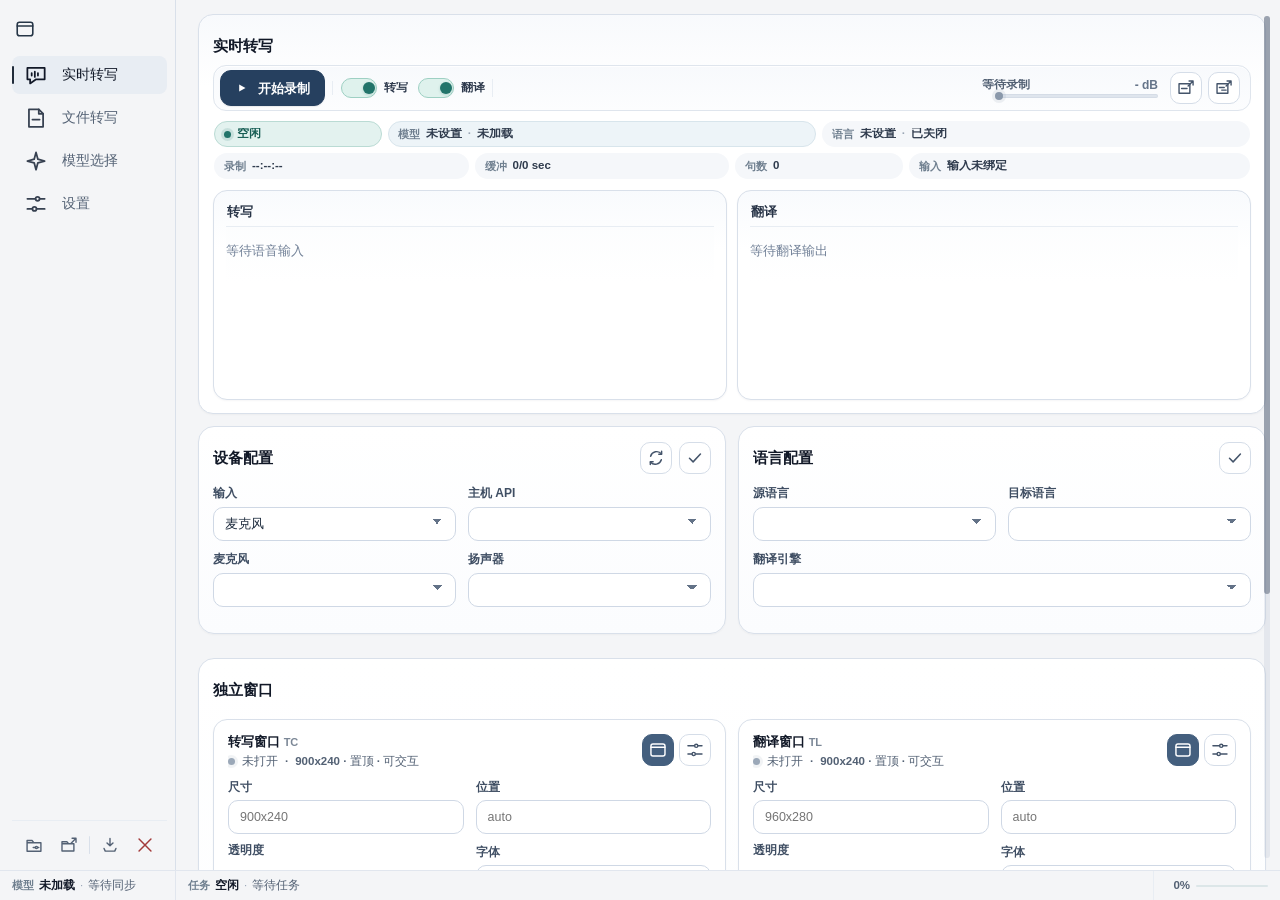
==== commit d5d61cb0: "Unify web shell semantics and prune legacy styles" ====
--- a/speech_translate/web/index.html
+++ b/speech_translate/web/index.html
@@ -178,7 +178,7 @@
 
                 <section class="file-vnext-surface file-vnext-workbench-shell tab-shell-surface">
                   <div class="file-vnext-workbench">
-                    <section class="file-vnext-queue-panel" aria-label="待处理队列">
+                    <section class="file-vnext-queue-panel tab-shell-subsurface" aria-label="待处理队列">
                       <header class="file-vnext-panel-head tab-shell-head">
                         <h4>待处理队列</h4>
                         <span class="file-vnext-inline-pill" id="file-import-queue-inline-count">0 个文件</span>
@@ -194,7 +194,7 @@
                       </div>
                     </section>
 
-                    <aside class="file-vnext-side-panel" aria-label="处理配置">
+                    <aside class="file-vnext-side-panel tab-shell-subsurface" aria-label="处理配置">
                       <header class="file-vnext-panel-head tab-shell-head">
                         <h4>处理配置</h4>
                         <button class="icon-action" type="button" data-action="save-import-settings" title="保存文件设置" aria-label="保存文件设置">
@@ -390,14 +390,14 @@
                   </div>
 
                   <div class="output-grid transcript-shell" aria-label="实时输出">
-                    <article class="output-panel live-output-panel">
-                      <div class="output-head live-output-panel-head">
+                    <article class="output-panel live-output-panel tab-shell-subsurface">
+                      <div class="output-head live-output-panel-head tab-shell-head">
                         <h2 id="main-transcribed-label" class="live-output-preview-label">转写</h2>
                       </div>
                       <div id="main-transcribed-output" class="output-body live-output is-preview">等待语音输入</div>
                     </article>
-                    <article class="output-panel live-output-panel">
-                      <div class="output-head live-output-panel-head">
+                    <article class="output-panel live-output-panel tab-shell-subsurface">
+                      <div class="output-head live-output-panel-head tab-shell-head">
                         <h2 id="main-translated-label" class="live-output-preview-label">翻译</h2>
                       </div>
                       <div id="main-translated-output" class="output-body live-output is-preview">等待翻译输出</div>
@@ -459,8 +459,8 @@
                     </div>
                   </header>
                   <div class="detached-grid detached-workbench-grid">
-                    <article class="detached-card detached-workbench-card">
-                      <div class="detached-card-head detached-window-row-head">
+                    <article class="detached-card detached-workbench-card tab-shell-subsurface">
+                      <div class="detached-card-head detached-window-row-head tab-shell-head">
                         <div>
                           <h3>转写窗口 <span>TC</span></h3>
                           <p><i aria-hidden="true"></i><span id="detached-tc-state">未打开</span> · <span id="detached-tc-geometry">900x240 · 置顶 · 可交互</span></p>
@@ -495,8 +495,8 @@
                       <input id="ex_tc_pos" type="hidden" />
                     </article>
 
-                    <article class="detached-card detached-workbench-card">
-                      <div class="detached-card-head detached-window-row-head">
+                    <article class="detached-card detached-workbench-card tab-shell-subsurface">
+                      <div class="detached-card-head detached-window-row-head tab-shell-head">
                         <div>
                           <h3>翻译窗口 <span>TL</span></h3>
                           <p><i aria-hidden="true"></i><span id="detached-tl-state">未打开</span> · <span id="detached-tl-geometry">900x240 · 置顶 · 可交互</span></p>
@@ -538,8 +538,8 @@
         </section>
 
         <section class="card advanced-shell is-hidden tab-shell" id="settings-shell">
-          <section class="settings-vnext-toolbar" id="settings_toolbar" data-settings-title="顶部控制" data-settings-category="系统 网络 导出 文本 解码 录制 独立窗 过滤 引导词">
-            <header class="settings-head"><h1>设置</h1><button class="icon-action icon-action-primary" type="button" data-action="save-all-settings" title="保存全部设置" aria-label="保存全部设置"><span class="icon icon-save" aria-hidden="true"></span></button></header>
+          <section class="settings-vnext-toolbar tab-shell-surface" id="settings_toolbar" data-settings-title="顶部控制" data-settings-category="系统 网络 导出 文本 解码 录制 独立窗 过滤 引导词">
+            <header class="settings-head tab-shell-head"><h1>设置</h1><button class="icon-action icon-action-primary" type="button" data-action="save-all-settings" title="保存全部设置" aria-label="保存全部设置"><span class="icon icon-save" aria-hidden="true"></span></button></header>
             <div class="settings-search-row" role="search"><label class="settings-search-vnext"><span class="icon icon-search" aria-hidden="true"></span><input id="settings_search" type="search" placeholder="搜索设置，例如代理、日志、录制、字幕" /></label><button class="icon-action" id="settings_search_clear" type="button" title="清空搜索" aria-label="清空搜索"><span class="icon icon-x" aria-hidden="true"></span></button><span class="status-chip" id="settings_search_meta"><small>结果</small><span>全部设置</span></span></div>
             <nav class="category-strip" aria-label="设置分类"><button class="category-chip is-active" type="button" data-settings-jump="系统与路径">系统</button><button class="category-chip" type="button" data-settings-jump="网络与翻译">网络</button><button class="category-chip" type="button" data-settings-jump="导出与切分">导出</button><button class="category-chip" type="button" data-settings-jump="文本显示">文本</button><button class="category-chip" type="button" data-settings-jump="Whisper 解码">解码</button><button class="category-chip" type="button" data-settings-jump="录制设置">录制</button><button class="category-chip" type="button" data-settings-jump="独立窗口">独立窗</button><button class="category-chip" type="button" data-settings-jump="过滤与词典">过滤</button><button class="category-chip" type="button" data-settings-jump="引导词">引导词</button></nav>
           </section>
@@ -596,7 +596,7 @@
             </section>
 
             <section class="surface-panel settings-vnext-panel weight-mid-high tab-shell-surface" id="settings-advanced-detached" data-settings-title="独立窗口" data-settings-category="独立窗口 TC TL 悬浮窗">
-              <header class="panel-head tab-shell-head"><h2>独立窗口</h2></header><div class="section-grid detached-grid"><section class="settings-vnext-section detached-card"><header class="detached-head"><div><h3>转写窗口 <span>TC</span></h3><p><i></i><span id="detached-tc-state">未打开</span> · <span id="detached-tc-geometry">900x240 · 置顶 · 可交互</span></p></div><div class="detached-actions"><button class="icon-action icon-action-primary" type="button" data-detached-toggle="tc" data-action="create-detached-tc" title="打开转写窗口" aria-label="打开转写窗口"><span class="icon icon-window"></span></button><button class="icon-action" type="button" data-detached-visibility="tc" data-action="show-detached-tc" title="显示转写窗口" aria-label="显示转写窗口"><span class="icon icon-sliders"></span></button></div></header><div class="field-grid two-col"><label class="field"><span>尺寸</span><input id="ex_tc_geometry" type="text" /></label><label class="field"><span>位置</span><input id="ex_tc_position" type="text" value="auto" /></label><label class="field range-field"><span>透明度</span><input id="ex_tc_opacity" type="range" min="0.1" max="1" step="0.01" /></label><label class="field"><span>字号</span><input id="tb_ex_tc_font_size" type="number" /></label><label class="field"><span>字体</span><input id="tb_ex_tc_font" type="text" /></label><label class="field"><span>最大字符</span><input id="tb_ex_tc_max" type="number" /></label><label class="field"><span>每行字符</span><input id="tb_ex_tc_max_per_line" type="number" /></label><label class="field color-field"><span>字色</span><div><i style="--swatch:#111827"></i><input id="tb_ex_tc_font_color" type="text" /></div></label><label class="field color-field"><span>背景</span><div><i style="--swatch:#ffffff"></i><input id="tb_ex_tc_bg_color" type="text" /></div></label></div><div class="toggle-grid compact two"><label class="switch-control"><input id="ex_tc_always_on_top" type="checkbox" /><i></i><b>置顶</b></label><label class="switch-control"><input id="ex_tc_no_title_bar" type="checkbox" /><i></i><b>无标题栏</b></label><label class="switch-control"><input id="ex_tc_click_through" type="checkbox" /><i></i><b>点击穿透</b></label><label class="switch-control"><input id="tb_ex_tc_font_bold" type="checkbox" /><i></i><b>粗体</b></label><label class="switch-control"><input id="tb_ex_tc_limit_max" type="checkbox" /><i></i><b>限制总长</b></label><label class="switch-control"><input id="tb_ex_tc_limit_max_per_line" type="checkbox" /><i></i><b>限制行长</b></label><label class="switch-control"><input id="tb_ex_tc_use_conf_color" type="checkbox" /><i></i><b>置信度颜色</b></label></div></section><section class="settings-vnext-section detached-card"><header class="detached-head"><div><h3>翻译窗口 <span>TL</span></h3><p><i></i><span id="detached-tl-state">未打开</span> · <span id="detached-tl-geometry">900x240 · 置顶 · 可交互</span></p></div><div class="detached-actions"><button class="icon-action icon-action-primary" type="button" data-detached-toggle="tl" data-action="create-detached-tl" title="打开翻译窗口" aria-label="打开翻译窗口"><span class="icon icon-window"></span></button><button class="icon-action" type="button" data-detached-visibility="tl" data-action="show-detached-tl" title="显示翻译窗口" aria-label="显示翻译窗口"><span class="icon icon-sliders"></span></button></div></header><div class="field-grid two-col"><label class="field"><span>尺寸</span><input id="ex_tl_geometry" type="text" /></label><label class="field"><span>位置</span><input id="ex_tl_position" type="text" value="auto" /></label><label class="field range-field"><span>透明度</span><input id="ex_tl_opacity" type="range" min="0.1" max="1" step="0.01" /></label><label class="field"><span>字号</span><input id="tb_ex_tl_font_size" type="number" /></label><label class="field"><span>字体</span><input id="tb_ex_tl_font" type="text" /></label><label class="field"><span>最大字符</span><input id="tb_ex_tl_max" type="number" /></label><label class="field"><span>每行字符</span><input id="tb_ex_tl_max_per_line" type="number" /></label><label class="field color-field"><span>字色</span><div><i style="--swatch:#111827"></i><input id="tb_ex_tl_font_color" type="text" /></div></label><label class="field color-field"><span>背景</span><div><i style="--swatch:#ffffff"></i><input id="tb_ex_tl_bg_color" type="text" /></div></label></div><div class="toggle-grid compact two"><label class="switch-control"><input id="ex_tl_always_on_top" type="checkbox" /><i></i><b>置顶</b></label><label class="switch-control"><input id="ex_tl_no_title_bar" type="checkbox" /><i></i><b>无标题栏</b></label><label class="switch-control"><input id="ex_tl_click_through" type="checkbox" /><i></i><b>点击穿透</b></label><label class="switch-control"><input id="tb_ex_tl_font_bold" type="checkbox" /><i></i><b>粗体</b></label><label class="switch-control"><input id="tb_ex_tl_limit_max" type="checkbox" /><i></i><b>限制总长</b></label><label class="switch-control"><input id="tb_ex_tl_limit_max_per_line" type="checkbox" /><i></i><b>限制行长</b></label><label class="switch-control"><input id="tb_ex_tl_use_conf_color" type="checkbox" /><i></i><b>置信度颜色</b></label></div></section></div>
+              <header class="panel-head tab-shell-head"><h2>独立窗口</h2></header><div class="section-grid detached-grid"><section class="settings-vnext-section detached-card tab-shell-subsurface"><header class="detached-head tab-shell-head"><div><h3>转写窗口 <span>TC</span></h3><p><i></i><span id="detached-tc-state">未打开</span> · <span id="detached-tc-geometry">900x240 · 置顶 · 可交互</span></p></div><div class="detached-actions"><button class="icon-action icon-action-primary" type="button" data-detached-toggle="tc" data-action="create-detached-tc" title="打开转写窗口" aria-label="打开转写窗口"><span class="icon icon-window"></span></button><button class="icon-action" type="button" data-detached-visibility="tc" data-action="show-detached-tc" title="显示转写窗口" aria-label="显示转写窗口"><span class="icon icon-sliders"></span></button></div></header><div class="field-grid two-col"><label class="field"><span>尺寸</span><input id="ex_tc_geometry" type="text" /></label><label class="field"><span>位置</span><input id="ex_tc_position" type="text" value="auto" /></label><label class="field range-field"><span>透明度</span><input id="ex_tc_opacity" type="range" min="0.1" max="1" step="0.01" /></label><label class="field"><span>字号</span><input id="tb_ex_tc_font_size" type="number" /></label><label class="field"><span>字体</span><input id="tb_ex_tc_font" type="text" /></label><label class="field"><span>最大字符</span><input id="tb_ex_tc_max" type="number" /></label><label class="field"><span>每行字符</span><input id="tb_ex_tc_max_per_line" type="number" /></label><label class="field color-field"><span>字色</span><div><i style="--swatch:#111827"></i><input id="tb_ex_tc_font_color" type="text" /></div></label><label class="field color-field"><span>背景</span><div><i style="--swatch:#ffffff"></i><input id="tb_ex_tc_bg_color" type="text" /></div></label></div><div class="toggle-grid compact two"><label class="switch-control"><input id="ex_tc_always_on_top" type="checkbox" /><i></i><b>置顶</b></label><label class="switch-control"><input id="ex_tc_no_title_bar" type="checkbox" /><i></i><b>无标题栏</b></label><label class="switch-control"><input id="ex_tc_click_through" type="checkbox" /><i></i><b>点击穿透</b></label><label class="switch-control"><input id="tb_ex_tc_font_bold" type="checkbox" /><i></i><b>粗体</b></label><label class="switch-control"><input id="tb_ex_tc_limit_max" type="checkbox" /><i></i><b>限制总长</b></label><label class="switch-control"><input id="tb_ex_tc_limit_max_per_line" type="checkbox" /><i></i><b>限制行长</b></label><label class="switch-control"><input id="tb_ex_tc_use_conf_color" type="checkbox" /><i></i><b>置信度颜色</b></label></div></section><section class="settings-vnext-section detached-card tab-shell-subsurface"><header class="detached-head tab-shell-head"><div><h3>翻译窗口 <span>TL</span></h3><p><i></i><span id="detached-tl-state">未打开</span> · <span id="detached-tl-geometry">900x240 · 置顶 · 可交互</span></p></div><div class="detached-actions"><button class="icon-action icon-action-primary" type="button" data-detached-toggle="tl" data-action="create-detached-tl" title="打开翻译窗口" aria-label="打开翻译窗口"><span class="icon icon-window"></span></button><button class="icon-action" type="button" data-detached-visibility="tl" data-action="show-detached-tl" title="显示翻译窗口" aria-label="显示翻译窗口"><span class="icon icon-sliders"></span></button></div></header><div class="field-grid two-col"><label class="field"><span>尺寸</span><input id="ex_tl_geometry" type="text" /></label><label class="field"><span>位置</span><input id="ex_tl_position" type="text" value="auto" /></label><label class="field range-field"><span>透明度</span><input id="ex_tl_opacity" type="range" min="0.1" max="1" step="0.01" /></label><label class="field"><span>字号</span><input id="tb_ex_tl_font_size" type="number" /></label><label class="field"><span>字体</span><input id="tb_ex_tl_font" type="text" /></label><label class="field"><span>最大字符</span><input id="tb_ex_tl_max" type="number" /></label><label class="field"><span>每行字符</span><input id="tb_ex_tl_max_per_line" type="number" /></label><label class="field color-field"><span>字色</span><div><i style="--swatch:#111827"></i><input id="tb_ex_tl_font_color" type="text" /></div></label><label class="field color-field"><span>背景</span><div><i style="--swatch:#ffffff"></i><input id="tb_ex_tl_bg_color" type="text" /></div></label></div><div class="toggle-grid compact two"><label class="switch-control"><input id="ex_tl_always_on_top" type="checkbox" /><i></i><b>置顶</b></label><label class="switch-control"><input id="ex_tl_no_title_bar" type="checkbox" /><i></i><b>无标题栏</b></label><label class="switch-control"><input id="ex_tl_click_through" type="checkbox" /><i></i><b>点击穿透</b></label><label class="switch-control"><input id="tb_ex_tl_font_bold" type="checkbox" /><i></i><b>粗体</b></label><label class="switch-control"><input id="tb_ex_tl_limit_max" type="checkbox" /><i></i><b>限制总长</b></label><label class="switch-control"><input id="tb_ex_tl_limit_max_per_line" type="checkbox" /><i></i><b>限制行长</b></label><label class="switch-control"><input id="tb_ex_tl_use_conf_color" type="checkbox" /><i></i><b>置信度颜色</b></label></div></section></div>
             </section>
 
             <section class="surface-panel settings-vnext-panel weight-mid-low tab-shell-surface" id="settings-advanced-filter" data-settings-title="过滤与词典" data-settings-category="过滤 词典 幻觉 字典">
--- a/speech_translate/web/styles.css
+++ b/speech_translate/web/styles.css
@@ -7637,32 +7637,12 @@
   box-shadow: none;
 }
 
-#settings-shell .settings-vnext-toolbar,
-#settings-shell .settings-vnext-workbench {
+#settings-shell .settings-vnext-toolbar {
   grid-column: 1 / -1;
   min-width: 0;
-  border: 1px solid var(--settings-border);
-  border-radius: 16px;
-  background:
-    var(--shell-surface-gradient),
-    var(--color-surface);
-  box-shadow: var(--shell-shadow-panel);
-}
-
-#settings-shell .settings-vnext-toolbar {
   display: grid;
   gap: var(--tab-surface-gap);
   padding: var(--tab-panel-pad-y) var(--tab-panel-pad-x) calc(var(--tab-panel-pad-y) + 2px);
-}
-
-#settings-shell .settings-head,
-#settings-shell .panel-head,
-#settings-shell .block-head {
-  min-width: 0;
-  display: flex;
-  align-items: center;
-  justify-content: space-between;
-  gap: 12px;
 }
 
 #settings-shell .settings-head h1,
@@ -7678,209 +7658,6 @@
   display: inline-flex;
   align-items: center;
   gap: 6px;
-}
-
-#settings-shell .icon-action {
-  width: 32px;
-  min-width: 32px;
-  height: 32px;
-  display: inline-flex;
-  align-items: center;
-  justify-content: center;
-  border: 1px solid #d5dde8;
-  border-radius: 10px;
-  background: var(--color-surface);
-  color: #344154;
-}
-
-#settings-shell .icon {
-  position: relative;
-  width: 16px;
-  height: 16px;
-  display: inline-block;
-  color: currentColor;
-}
-
-#settings-shell .icon::before,
-#settings-shell .icon::after {
-  content: "";
-  position: absolute;
-  box-sizing: border-box;
-}
-
-#settings-shell .icon-save::before {
-  inset: 1px 2px 1px 2px;
-  border: 2px solid currentColor;
-  border-radius: 2px;
-}
-
-#settings-shell .icon-save::after {
-  left: 5px;
-  top: 4px;
-  width: 6px;
-  height: 2px;
-  background: currentColor;
-  box-shadow: 0 6px 0 0 currentColor;
-}
-
-#settings-shell .icon-plus::before,
-#settings-shell .icon-plus::after {
-  left: 3px;
-  top: 7px;
-  width: 10px;
-  height: 2px;
-  border-radius: 999px;
-  background: currentColor;
-}
-
-#settings-shell .icon-plus::after {
-  transform: rotate(90deg);
-}
-
-#settings-shell .icon-folder::before {
-  left: 1px;
-  right: 1px;
-  top: 5px;
-  bottom: 2px;
-  border: 2px solid currentColor;
-  border-radius: 2px;
-}
-
-#settings-shell .icon-folder::after {
-  left: 2px;
-  top: 3px;
-  width: 6px;
-  height: 4px;
-  border: 2px solid currentColor;
-  border-bottom: 0;
-  border-radius: 2px 2px 0 0;
-}
-
-#settings-shell .icon-open::before {
-  left: 2px;
-  bottom: 2px;
-  width: 10px;
-  height: 10px;
-  border: 2px solid currentColor;
-  border-radius: 2px;
-}
-
-#settings-shell .icon-open::after {
-  right: 1px;
-  top: 1px;
-  width: 8px;
-  height: 8px;
-  border-top: 2px solid currentColor;
-  border-right: 2px solid currentColor;
-}
-
-#settings-shell .icon-refresh::before {
-  inset: 2px;
-  border: 2px solid currentColor;
-  border-right-color: transparent;
-  border-radius: 999px;
-}
-
-#settings-shell .icon-refresh::after {
-  right: 1px;
-  top: 2px;
-  border-left: 5px solid currentColor;
-  border-top: 4px solid transparent;
-  border-bottom: 4px solid transparent;
-}
-
-#settings-shell .icon-search::before {
-  left: 2px;
-  top: 2px;
-  width: 9px;
-  height: 9px;
-  border: 2px solid currentColor;
-  border-radius: 999px;
-}
-
-#settings-shell .icon-search::after {
-  right: 2px;
-  bottom: 2px;
-  width: 6px;
-  height: 2px;
-  background: currentColor;
-  transform: rotate(45deg);
-  transform-origin: center;
-}
-
-#settings-shell .icon-x::before,
-#settings-shell .icon-x::after {
-  left: 2px;
-  top: 7px;
-  width: 12px;
-  height: 2px;
-  border-radius: 999px;
-  background: currentColor;
-}
-
-#settings-shell .icon-x::before {
-  transform: rotate(45deg);
-}
-
-#settings-shell .icon-x::after {
-  transform: rotate(-45deg);
-}
-
-#settings-shell .icon-window::before {
-  left: 1px;
-  top: 3px;
-  width: 11px;
-  height: 9px;
-  border: 2px solid currentColor;
-  border-radius: 2px;
-}
-
-#settings-shell .icon-window::after {
-  right: 1px;
-  top: 7px;
-  width: 8px;
-  height: 2px;
-  background: currentColor;
-  box-shadow: 3px -3px 0 -1px currentColor, 3px 3px 0 -1px currentColor;
-}
-
-#settings-shell .icon-sliders::before {
-  left: 2px;
-  right: 2px;
-  top: 4px;
-  height: 2px;
-  background: currentColor;
-  box-shadow: 0 7px 0 currentColor;
-}
-
-#settings-shell .icon-sliders::after {
-  left: 4px;
-  top: 1px;
-  width: 6px;
-  height: 6px;
-  border: 2px solid currentColor;
-  border-radius: 999px;
-  background: var(--color-surface);
-  box-shadow: 5px 7px 0 -2px var(--color-surface), 5px 7px 0 0 currentColor;
-}
-
-#settings-shell .icon-action-primary {
-  border-color: var(--settings-action);
-  background: var(--settings-action);
-  color: var(--color-surface);
-}
-
-#settings-shell .icon-action:hover,
-#settings-shell .icon-action:focus-visible {
-  outline: none;
-  border-color: #c7d1de;
-  background: #f8fafc;
-}
-
-#settings-shell .icon-action-primary:hover,
-#settings-shell .icon-action-primary:focus-visible {
-  border-color: var(--color-accent-hover);
-  background: var(--color-accent-hover);
 }
 
 #settings-shell .settings-search-row {
@@ -8094,65 +7871,6 @@
   background-repeat: no-repeat;
 }
 
-#settings-shell .switch-control {
-  position: relative;
-  height: 28px;
-  min-width: 0;
-  display: inline-flex;
-  align-items: center;
-  gap: 7px;
-  color: #2d394c;
-  font-size: 11.5px;
-  font-weight: 650;
-  white-space: nowrap;
-}
-
-#settings-shell .switch-control input {
-  position: absolute;
-  opacity: 0;
-  pointer-events: none;
-}
-
-#settings-shell .switch-control i {
-  position: relative;
-  width: 36px;
-  height: 20px;
-  flex: 0 0 auto;
-  border: 1px solid #cbd5e1;
-  border-radius: 999px;
-  background: var(--color-line-soft);
-}
-
-#settings-shell .switch-control i::after {
-  content: "";
-  position: absolute;
-  top: 3px;
-  left: 3px;
-  width: 12px;
-  height: 12px;
-  border-radius: 999px;
-  background: var(--color-surface);
-  box-shadow: 0 1px 2px rgba(17, 24, 39, 0.18);
-}
-
-#settings-shell .switch-control input:checked + i {
-  border-color: #68b89f;
-  background: #d8f0e7;
-}
-
-#settings-shell .switch-control input:checked + i::after {
-  background: #0f9f78;
-  transform: translateX(
-    calc(var(--control-switch-width) - var(--control-switch-thumb-size) - (var(--control-switch-thumb-inset) * 2))
-  );
-}
-
-#settings-shell .switch-control b {
-  min-width: 0;
-  overflow: hidden;
-  text-overflow: ellipsis;
-  font: inherit;
-}
 
 #settings-shell .directory-stack {
   display: grid;
@@ -8225,13 +7943,7 @@
 }
 
 #settings-shell .settings-vnext-panel {
-  border: 1px solid var(--settings-border);
-  border-radius: 16px;
   padding: 12px 14px 14px;
-  background:
-    var(--shell-surface-gradient),
-    var(--color-surface);
-  box-shadow: var(--shell-shadow-panel);
 }
 
 #settings-shell .settings-vnext-panel.weight-low {
@@ -8639,17 +8351,6 @@
   min-height: 577px;
 }
 
-#tab-realtime .work-header,
-#tab-realtime .panel-head,
-#tab-realtime .detached-card-head,
-#tab-realtime .output-head {
-  display: flex;
-  align-items: center;
-  justify-content: space-between;
-  gap: 12px;
-  min-width: 0;
-}
-
 #tab-realtime .work-header {
   height: 36px;
   margin: 0 0 var(--tab-top-gap);
@@ -8658,23 +8359,13 @@
   background: transparent;
 }
 
-#tab-realtime .work-header h1,
-#tab-realtime .panel-head h2,
-#tab-realtime .output-head h2 {
+#tab-realtime .work-header h1 {
   margin: 0;
   color: var(--rt-text);
   font-size: 15px;
   line-height: 1.2;
   font-weight: 700;
   letter-spacing: 0;
-}
-
-#tab-realtime .surface-panel {
-  min-width: 0;
-  border: 1px solid var(--rt-border);
-  border-radius: 16px;
-  background: var(--rt-panel);
-  box-shadow: var(--shell-shadow-panel);
 }
 
 #tab-realtime .hero-panel {
@@ -8755,65 +8446,6 @@
 #tab-realtime .mode-toggles {
   gap: var(--tab-section-gap);
   padding-left: 2px;
-}
-
-#tab-realtime .switch-control {
-  position: relative;
-  height: 28px;
-  display: inline-flex;
-  align-items: center;
-  gap: 7px;
-  min-width: 0;
-  color: #2d394c;
-  font-size: 11.5px;
-  font-weight: 650;
-  white-space: nowrap;
-}
-
-#tab-realtime .switch-control input {
-  position: absolute;
-  opacity: 0;
-  pointer-events: none;
-}
-
-#tab-realtime .switch-control span {
-  width: 36px;
-  height: 20px;
-  position: relative;
-  flex: 0 0 auto;
-  border: 1px solid #cbd5e1;
-  border-radius: 999px;
-  background: var(--color-line-soft);
-}
-
-#tab-realtime .switch-control span::after {
-  content: "";
-  position: absolute;
-  top: 3px;
-  left: 3px;
-  width: 12px;
-  height: 12px;
-  border-radius: 999px;
-  background: var(--color-surface);
-  box-shadow: 0 1px 2px rgba(17, 24, 39, 0.18);
-  transition: transform 140ms ease, background-color 140ms ease;
-}
-
-#tab-realtime .switch-control input:checked + span {
-  border-color: #68b89f;
-  background: #d8f0e7;
-}
-
-#tab-realtime .switch-control input:checked + span::after {
-  background: #0f9f78;
-  transform: translateX(
-    calc(var(--control-switch-width) - var(--control-switch-thumb-size) - (var(--control-switch-thumb-inset) * 2))
-  );
-}
-
-#tab-realtime .switch-control b {
-  font: inherit;
-  font-weight: 650;
 }
 
 #tab-realtime .audio-meter {
@@ -8990,11 +8622,7 @@
   position: relative;
   min-width: 0;
   min-height: 210px;
-  border: 1px solid var(--rt-border);
-  border-radius: 14px;
   overflow: hidden;
-  background: var(--color-surface);
-  box-shadow: 0 1px 2px rgba(17, 24, 39, 0.04);
 }
 
 #tab-realtime .output-head {
@@ -9009,7 +8637,6 @@
   background: transparent;
 }
 
-#tab-realtime .output-head h2,
 #tab-realtime .live-output-preview-label {
   color: #283447;
   font-size: 12.5px;
@@ -9070,46 +8697,6 @@
   height: 34px;
 }
 
-#tab-realtime .icon-action {
-  width: 32px;
-  min-width: 32px;
-  height: 32px;
-  min-height: 32px;
-  display: inline-flex;
-  align-items: center;
-  justify-content: center;
-  padding: 0;
-  border: 1px solid var(--rt-border);
-  border-radius: 10px;
-  color: #44546a;
-  background: var(--color-surface);
-  transition: background-color 140ms ease, border-color 140ms ease, color 140ms ease, box-shadow 140ms ease;
-}
-
-#tab-realtime .icon-action:hover,
-#tab-realtime .icon-action:focus-visible {
-  outline: none;
-  color: #182536;
-  border-color: #b9c6d7;
-  background: var(--color-control-hover);
-}
-
-#tab-realtime .icon-action:active {
-  box-shadow: inset 0 0 0 1px var(--shadow-hairline-pressed);
-}
-
-#tab-realtime .icon-action-primary {
-  border-color: var(--color-accent);
-  background: var(--color-accent);
-  color: var(--color-surface);
-}
-
-#tab-realtime .icon-action-primary:hover,
-#tab-realtime .icon-action-primary:focus-visible {
-  background: var(--color-accent-deep);
-  color: var(--color-surface);
-}
-
 #tab-realtime .detached-action-danger {
   border-color: var(--color-danger-line);
   background: var(--color-danger-wash);
@@ -9197,10 +8784,6 @@
   gap: 12px;
   align-content: start;
   padding: 14px;
-  border: 1px solid var(--rt-border);
-  border-radius: 14px;
-  background: rgba(248, 249, 251, 0.82);
-  box-shadow: 0 1px 2px rgba(17, 24, 39, 0.04);
 }
 
 #tab-realtime .detached-card-head h3 {
@@ -9848,10 +9431,6 @@
   flex-basis: 18px;
 }
 
-#tab-realtime .icon-action .btn-glyph {
-  display: block;
-}
-
 #tab-file.workflow-card {
   min-width: 0;
   display: grid;
@@ -9865,14 +9444,6 @@
   display: grid;
   gap: var(--tab-stack-gap);
   align-content: start;
-}
-
-#tab-file .file-vnext-surface {
-  min-width: 0;
-  border: 1px solid var(--color-line);
-  border-radius: 14px;
-  background: var(--color-surface);
-  box-shadow: 0 1px 2px rgba(17, 24, 39, 0.04);
 }
 
 #tab-file .file-vnext-command-panel,
@@ -9887,65 +9458,15 @@
   gap: var(--tab-section-gap);
 }
 
-#tab-file .file-vnext-head,
-#tab-file .file-vnext-panel-head {
-  min-width: 0;
-  display: flex;
-  align-items: center;
-  justify-content: space-between;
-  gap: 12px;
-}
-
 #tab-file .file-vnext-head {
   height: 24px;
   align-items: end;
 }
 
-#tab-file .file-vnext-head h3,
-#tab-file .file-vnext-panel-head h4 {
-  margin: 0;
-  color: var(--color-text);
-  font-size: 15px;
-  line-height: 1.2;
-  font-weight: 700;
-  letter-spacing: 0;
-}
-
 #tab-file .file-vnext-head-actions {
   display: inline-flex;
   align-items: center;
   gap: 7px;
-}
-
-#tab-file .icon-action {
-  width: 32px;
-  height: 32px;
-  display: inline-flex;
-  align-items: center;
-  justify-content: center;
-  padding: 0;
-  border: 1px solid #d3dce7;
-  border-radius: 10px;
-  background: var(--color-surface);
-  color: #46556b;
-}
-
-#tab-file .icon-action:hover,
-#tab-file .icon-action:focus-visible {
-  outline: none;
-  border-color: var(--color-control-hover-line);
-  background: var(--color-control-hover-muted);
-}
-
-#tab-file .icon-action.icon-action-danger:hover,
-#tab-file .icon-action.icon-action-danger:focus-visible {
-  color: var(--color-danger-muted);
-  border-color: var(--color-danger-line-strong);
-  background: var(--color-danger-card);
-}
-
-#tab-file .icon-action .btn-glyph {
-  display: block;
 }
 
 #tab-file .file-vnext-toolbar {
@@ -10046,59 +9567,6 @@
   bottom: 7px;
   width: 1px;
   background: var(--color-line-soft);
-}
-
-#tab-file .switch-control {
-  position: relative;
-  height: 28px;
-  display: inline-flex;
-  align-items: center;
-  gap: 7px;
-  min-width: 0;
-  color: #2d394c;
-  font-size: 11.5px;
-  font-weight: 650;
-}
-
-#tab-file .switch-control input {
-  position: absolute;
-  opacity: 0;
-  pointer-events: none;
-}
-
-#tab-file .switch-control span {
-  position: relative;
-  width: 36px;
-  height: 20px;
-  flex: 0 0 auto;
-  border: 1px solid #cbd5e1;
-  border-radius: 999px;
-  background: var(--color-line-soft);
-}
-
-#tab-file .switch-control span::after {
-  content: "";
-  position: absolute;
-  top: 3px;
-  left: 3px;
-  width: 12px;
-  height: 12px;
-  border-radius: 999px;
-  background: var(--color-surface);
-  box-shadow: 0 1px 2px rgba(17, 24, 39, 0.18);
-  transition: transform 140ms ease, background-color 140ms ease;
-}
-
-#tab-file .switch-control input:checked + span {
-  border-color: #68b89f;
-  background: #d8f0e7;
-}
-
-#tab-file .switch-control input:checked + span::after {
-  background: #0f9f78;
-  transform: translateX(
-    calc(var(--control-switch-width) - var(--control-switch-thumb-size) - (var(--control-switch-thumb-inset) * 2))
-  );
 }
 
 #tab-file .file-vnext-status {
@@ -10161,16 +9629,6 @@
   grid-template-columns: minmax(0, 62fr) minmax(294px, 38fr);
   gap: var(--tab-stack-gap);
   align-items: stretch;
-}
-
-#tab-file .file-vnext-queue-panel,
-#tab-file .file-vnext-side-panel {
-  min-width: 0;
-  min-height: 0;
-  border: 1px solid var(--color-line);
-  border-radius: 14px;
-  background: var(--color-surface);
-  box-shadow: 0 1px 2px rgba(17, 24, 39, 0.04);
 }
 
 #tab-file .file-vnext-queue-panel {
@@ -10743,14 +10201,6 @@
   gap: var(--tab-stack-gap);
 }
 
-#tab-model .surface-panel {
-  min-width: 0;
-  border: 1px solid var(--color-line);
-  border-radius: 16px;
-  background: linear-gradient(180deg, var(--color-surface) 0%, #fbfcfe 100%);
-  box-shadow: var(--shell-shadow-panel);
-}
-
 #tab-model .model-vnext-runtime-panel,
 #tab-model .model-vnext-manager-panel {
   padding: var(--tab-panel-pad-y) var(--tab-panel-pad-x) calc(var(--tab-panel-pad-y) + 1px);
@@ -10763,66 +10213,12 @@
     var(--color-surface);
 }
 
-#tab-model .model-vnext-head,
-#tab-model .model-vnext-panel-head {
-  display: flex;
-  align-items: center;
-  justify-content: space-between;
-  gap: 12px;
-}
-
-#tab-model .model-vnext-head h3,
-#tab-model .model-vnext-panel-head h4 {
-  margin: 0;
-  color: var(--color-text);
-  font-size: 15px;
-  line-height: 1.2;
-  font-weight: 700;
-  letter-spacing: 0;
-}
-
 #tab-model .model-vnext-head-actions,
 #tab-model .model-vnext-toolbar-actions,
 #tab-model .model-vnext-runtime-actions {
   display: inline-flex;
   align-items: center;
   gap: 6px;
-}
-
-#tab-model .icon-action {
-  width: 32px;
-  height: 32px;
-  display: inline-flex;
-  align-items: center;
-  justify-content: center;
-  border: 1px solid #d5dde8;
-  border-radius: 10px;
-  background: var(--color-surface);
-  color: #344154;
-  box-shadow: 0 1px 1px rgba(17, 24, 39, 0.03);
-}
-
-#tab-model .icon-action:hover,
-#tab-model .icon-action:focus-visible {
-  outline: none;
-  border-color: #c7d1de;
-  background: #f8fafc;
-}
-
-#tab-model .icon-action .btn-glyph {
-  width: 18px;
-  height: 18px;
-}
-
-#tab-realtime .icon-action .btn-glyph,
-#tab-file .icon-action .btn-glyph,
-#tab-model .icon-action .btn-glyph,
-#settings-shell .icon-action .icon {
-  width: 18px;
-  height: 18px;
-  flex: 0 0 18px;
-  -webkit-mask-size: 130%;
-  mask-size: 130%;
 }
 
 #tab-model .model-vnext-runtime-grid {
@@ -11307,6 +10703,15 @@
   box-shadow: var(--shell-shadow-panel);
 }
 
+.tab-shell-subsurface {
+  min-width: 0;
+  min-height: 0;
+  border: 1px solid var(--shell-line);
+  border-radius: 14px;
+  background: var(--color-surface);
+  box-shadow: 0 1px 2px rgba(17, 24, 39, 0.04);
+}
+
 .tab-shell-head {
   min-width: 0;
   display: flex;
@@ -11315,6 +10720,7 @@
   gap: 12px;
 }
 
+.tab-shell-head h1,
 .tab-shell-head h2,
 .tab-shell-head h3,
 .tab-shell-head h4 {
@@ -11324,6 +10730,7 @@
   letter-spacing: 0;
 }
 
+.tab-shell-head h1,
 .tab-shell-head h2,
 .tab-shell-head h3,
 .tab-shell-head h4,
@@ -11331,6 +10738,7 @@
   min-width: 0;
 }
 
+.tab-shell-head h1,
 .tab-shell-head h2,
 .tab-shell-head h3 {
   font-size: 15px;
@@ -11398,10 +10806,7 @@
 button.btn-icon,
 button.btn-with-icon,
 #tab-realtime .record-action,
-#tab-realtime .icon-action,
-#tab-file .icon-action,
-#tab-model .icon-action,
-#settings-shell .icon-action,
+.icon-action,
 #tab-model .model-vnext-download-btn {
   transition:
     background-color var(--motion-fast),
@@ -11418,10 +10823,7 @@
 .side-action:focus-visible,
 button.btn-icon:focus-visible,
 button.btn-with-icon:focus-visible,
-#tab-realtime .icon-action:focus-visible,
-#tab-file .icon-action:focus-visible,
-#tab-model .icon-action:focus-visible,
-#settings-shell .icon-action:focus-visible,
+.icon-action:focus-visible,
 #tab-model .model-vnext-download-btn:focus-visible {
   box-shadow: 0 0 0 2px var(--shell-focus-ring);
 }
@@ -11430,13 +10832,34 @@
 button.btn-icon:active,
 button.btn-with-icon:active,
 #tab-realtime .record-action:active,
-#tab-realtime .icon-action:active,
-#tab-file .icon-action:active,
-#tab-model .icon-action:active,
-#settings-shell .icon-action:active,
+.icon-action:active,
 #tab-model .model-vnext-download-btn:active {
   transform: none;
   box-shadow: inset 0 0 0 1px var(--shadow-hairline-pressed);
+}
+
+.icon-action {
+  width: 32px;
+  min-width: 32px;
+  height: 32px;
+  min-height: 32px;
+  display: inline-flex;
+  align-items: center;
+  justify-content: center;
+  padding: 0;
+  border: 1px solid #d5dde8;
+  border-radius: 10px;
+  background: var(--color-surface);
+  color: #44546a;
+}
+
+.icon-action .btn-glyph,
+.icon-action .icon {
+  width: 18px;
+  height: 18px;
+  flex: 0 0 18px;
+  -webkit-mask-size: 130%;
+  mask-size: 130%;
 }
 
 #tab-file.workflow-card,
@@ -11447,7 +10870,6 @@
 
 #settings-shell .settings-vnext-toolbar,
 .tab-shell-surface,
-#settings-shell .settings-vnext-toolbar,
 #settings-shell .settings-vnext-panel.weight-low,
 #settings-shell .settings-vnext-panel.weight-mid-high {
   box-shadow: var(--shell-shadow-panel);
@@ -11527,14 +10949,8 @@
   mask-image: var(--st-icon-record-stop);
 }
 
-#tab-realtime .icon-action:hover,
-#tab-realtime .icon-action:focus-visible,
-#tab-file .icon-action:hover,
-#tab-file .icon-action:focus-visible,
-#tab-model .icon-action:hover,
-#tab-model .icon-action:focus-visible,
-#settings-shell .icon-action:hover,
-#settings-shell .icon-action:focus-visible,
+.icon-action:hover,
+.icon-action:focus-visible,
 #tab-model .model-vnext-download-btn:hover,
 #tab-model .model-vnext-download-btn:focus-visible {
   border-color: var(--color-line-emphasis);
@@ -11542,23 +10958,20 @@
   color: var(--color-brand);
 }
 
-#tab-realtime .icon-action-primary,
-#settings-shell .icon-action-primary {
+.icon-action-primary {
   border-color: var(--shell-accent-strong);
   background: var(--shell-accent-strong);
   color: var(--color-surface);
 }
 
-#tab-realtime .icon-action-primary:hover,
-#tab-realtime .icon-action-primary:focus-visible,
-#settings-shell .icon-action-primary:hover,
-#settings-shell .icon-action-primary:focus-visible {
+.icon-action-primary:hover,
+.icon-action-primary:focus-visible {
   border-color: var(--color-accent-strong-hover);
   background: var(--color-accent-strong-hover);
 }
 
-#tab-file .icon-action.icon-action-danger:hover,
-#tab-file .icon-action.icon-action-danger:focus-visible,
+.icon-action.icon-action-danger:hover,
+.icon-action.icon-action-danger:focus-visible,
 .side-action-danger:hover,
 .side-action-danger:focus-visible {
   color: var(--shell-danger);
@@ -11566,10 +10979,57 @@
   background: var(--shell-danger-soft);
 }
 
-#tab-realtime .switch-control span,
-#tab-file .switch-control span,
-#settings-shell .switch-control i,
-#settings-shell .field-switch i,
+.switch-control,
+.field-switch {
+  position: relative;
+  min-width: 0;
+  display: inline-flex;
+  align-items: center;
+  gap: 7px;
+  color: #2d394c;
+  font-size: 11.5px;
+  font-weight: 650;
+  white-space: nowrap;
+}
+
+.switch-control input,
+.field-switch input {
+  position: absolute;
+  opacity: 0;
+  pointer-events: none;
+}
+
+.switch-control b,
+.field-switch b {
+  min-width: 0;
+  overflow: hidden;
+  text-overflow: ellipsis;
+  font: inherit;
+}
+
+.switch-control span,
+.switch-control i,
+.field-switch i {
+  position: relative;
+  flex: 0 0 auto;
+  border: 1px solid #cbd5e1;
+  border-radius: 999px;
+  background: var(--color-line-soft);
+}
+
+.switch-control span::after,
+.switch-control i::after,
+.field-switch i::after {
+  content: "";
+  position: absolute;
+  border-radius: 999px;
+  background: var(--color-surface);
+  box-shadow: 0 1px 2px rgba(17, 24, 39, 0.18);
+}
+
+.switch-control span,
+.switch-control i,
+.field-switch i,
 .toggle-row input[type="checkbox"] {
   transition:
     background-color var(--motion-smooth),
@@ -11577,10 +11037,9 @@
     box-shadow var(--motion-smooth);
 }
 
-#tab-realtime .switch-control span::after,
-#tab-file .switch-control span::after,
-#settings-shell .switch-control i::after,
-#settings-shell .field-switch i::after,
+.switch-control span::after,
+.switch-control i::after,
+.field-switch i::after,
 .toggle-row input[type="checkbox"]::after {
   transition:
     transform var(--motion-spring),
@@ -11588,19 +11047,17 @@
     box-shadow var(--motion-smooth);
 }
 
-#tab-realtime .switch-control input:checked + span,
-#tab-file .switch-control input:checked + span,
-#settings-shell .switch-control input:checked + i,
-#settings-shell .field-switch input:checked + i,
+.switch-control input:checked + span,
+.switch-control input:checked + i,
+.field-switch input:checked + i,
 .toggle-row input[type="checkbox"]:checked {
   border-color: var(--shell-switch-line);
   background: var(--shell-switch-soft);
 }
 
-#tab-realtime .switch-control input:checked + span::after,
-#tab-file .switch-control input:checked + span::after,
-#settings-shell .switch-control input:checked + i::after,
-#settings-shell .field-switch input:checked + i::after,
+.switch-control input:checked + span::after,
+.switch-control input:checked + i::after,
+.field-switch input:checked + i::after,
 .toggle-row input[type="checkbox"]:checked::after {
   transform: translateX(
     calc(var(--control-switch-width) - var(--control-switch-thumb-size) - (var(--control-switch-thumb-inset) * 2))
@@ -11630,7 +11087,7 @@
 
 #tab-realtime .status-chip-strong i,
 #tab-file .file-vnext-status-chip-strong i,
-#tab-realtime .detached-card-head p i {
+.detached-card-head p i {
   background: var(--shell-state);
   box-shadow: 0 0 0 3px var(--color-state-ring);
 }
@@ -11715,23 +11172,20 @@
   min-height: var(--control-action-height);
 }
 
-#tab-realtime .switch-control,
-#tab-file .switch-control {
+.switch-control {
   min-height: var(--control-compact-height);
 }
 
-#tab-realtime .switch-control span,
-#tab-file .switch-control span,
-#settings-shell .switch-control i,
-#settings-shell .field-switch i {
+.switch-control span,
+.switch-control i,
+.field-switch i {
   width: var(--control-switch-width);
   height: var(--control-switch-height);
 }
 
-#tab-realtime .switch-control span::after,
-#tab-file .switch-control span::after,
-#settings-shell .switch-control i::after,
-#settings-shell .field-switch i::after {
+.switch-control span::after,
+.switch-control i::after,
+.field-switch i::after {
   width: var(--control-switch-thumb-size);
   height: var(--control-switch-thumb-size);
   top: var(--control-switch-thumb-inset);
@@ -11751,7 +11205,7 @@
 
 #tab-realtime .status-chip-strong i,
 #tab-file .file-vnext-status-chip-strong i,
-#tab-realtime .detached-card-head p i {
+.detached-card-head p i {
   width: var(--control-dot-size);
   height: var(--control-dot-size);
   flex: 0 0 var(--control-dot-size);
@@ -11785,17 +11239,14 @@
   button.btn-icon,
   button.btn-with-icon,
   #tab-realtime .record-action,
-  #tab-realtime .icon-action,
-  #tab-file .icon-action,
-  #tab-model .icon-action,
-  #settings-shell .icon-action,
+  .icon-action,
   #tab-model .model-vnext-download-btn,
-  #tab-realtime .switch-control span,
-  #tab-file .switch-control span,
-  #settings-shell .switch-control i,
-  #tab-realtime .switch-control span::after,
-  #tab-file .switch-control span::after,
-  #settings-shell .switch-control i::after,
+  .switch-control span,
+  .switch-control i,
+  .field-switch i,
+  .switch-control span::after,
+  .switch-control i::after,
+  .field-switch i::after,
   input,
   select,
   textarea {
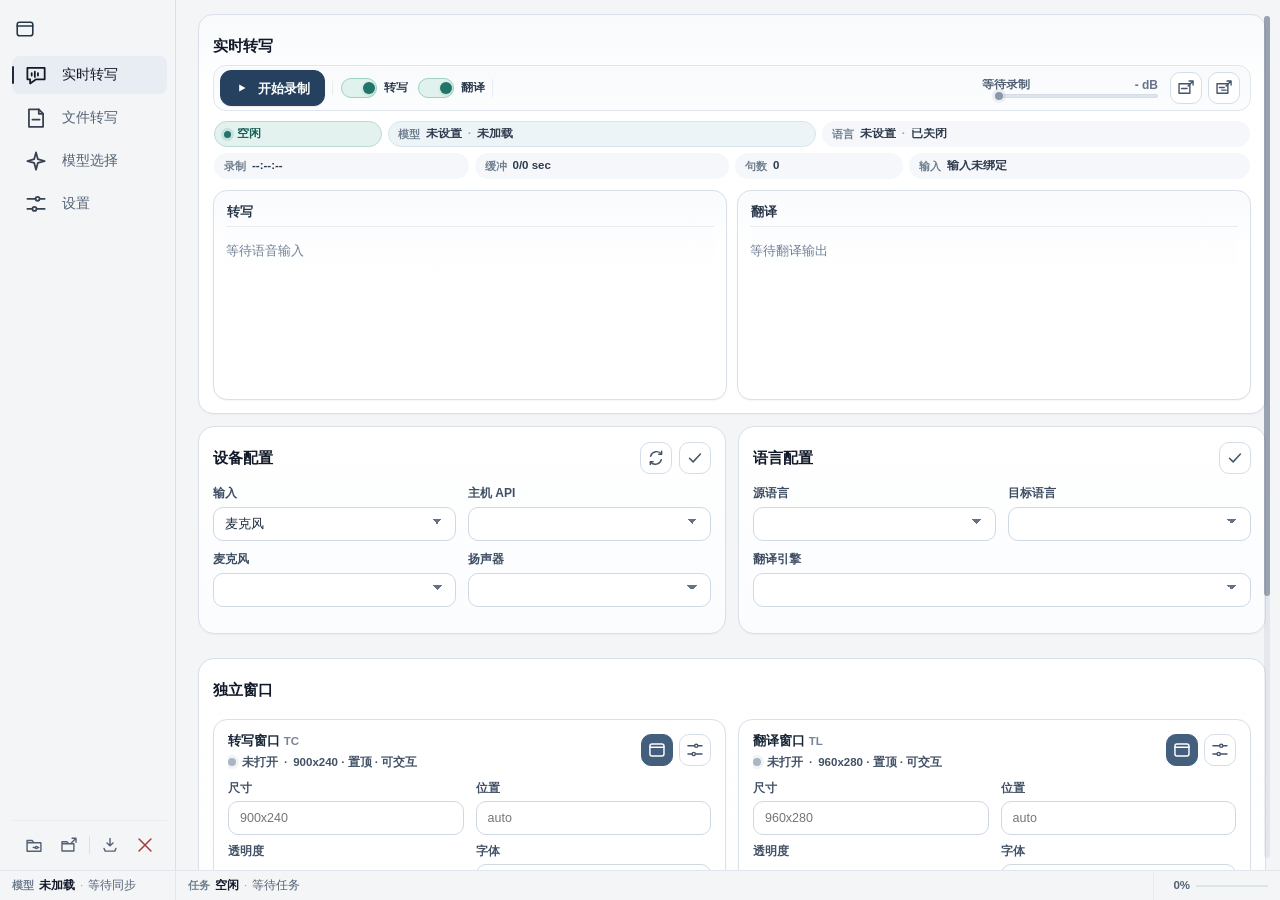
==== commit 7125320e: "fix(web): unify detached swatches and settings bindings" ====
--- a/speech_translate/web/index.html
+++ b/speech_translate/web/index.html
@@ -8,7 +8,7 @@
   <style>
     html, body { background: #f5f5f5; }
   </style>
-  <link rel="stylesheet" href="styles.css?v=20260622-ui-cn-67" />
+  <link rel="stylesheet" href="styles.css?v=20260623-ui-cn-68" />
 </head>
 
 <body>
@@ -249,7 +249,7 @@
                 </section>
 
                 <div class="file-vnext-config-grid">
-                  <section class="file-vnext-surface file-vnext-config-panel">
+                  <section class="file-vnext-surface file-vnext-config-panel tab-shell-surface">
                     <header class="file-vnext-panel-head tab-shell-head">
                       <h4>语言配置</h4>
                     </header>
@@ -269,7 +269,7 @@
                     </div>
                   </section>
 
-                  <section class="file-vnext-surface file-vnext-config-panel">
+                  <section class="file-vnext-surface file-vnext-config-panel tab-shell-surface">
                     <header class="file-vnext-panel-head tab-shell-head">
                       <h4>输出与过滤</h4>
                     </header>
@@ -459,7 +459,7 @@
                     </div>
                   </header>
                   <div class="detached-grid detached-workbench-grid">
-                    <article class="detached-card detached-workbench-card tab-shell-subsurface">
+                    <section class="settings-vnext-section detached-card detached-workbench-card tab-shell-subsurface">
                       <div class="detached-card-head detached-window-row-head tab-shell-head">
                         <div>
                           <h3>转写窗口 <span>TC</span></h3>
@@ -471,16 +471,16 @@
                           <button type="button" class="icon-action detached-action-button detached-action-secondary" data-action="open-detached-settings-tc" title="转写窗口设置" aria-label="转写窗口设置"><span class="btn-glyph glyph-settings" aria-hidden="true"></span></button>
                         </div>
                       </div>
-                      <div class="detached-control-grid form-grid detached-config-mini-grid">
+                      <div class="detached-control-grid form-grid detached-config-mini-grid detached-settings-grid">
                         <label class="field"><span>尺寸</span><input id="ex_tc_geometry_main" type="text" placeholder="900x240" /></label>
                         <label class="field"><span>位置</span><input id="ex_tc_pos_main" type="text" placeholder="auto" /></label>
                         <label class="field"><span>透明度</span><input id="ex_tc_opacity_main" type="range" min="0.1" max="1" step="0.05" /></label>
                         <label class="field"><span>字体</span><input id="tb_ex_tc_font_main" type="text" placeholder="Arial" /></label>
                         <label class="field"><span>字号</span><input id="tb_ex_tc_font_size_main" type="number" min="8" max="96" step="1" /></label>
-                        <label class="field"><span>字色</span><input id="tb_ex_tc_font_color_main" type="text" placeholder="#FFFFFF" /></label>
-                        <label class="field"><span>背景</span><input id="tb_ex_tc_bg_color_main" type="text" placeholder="#000000" /></label>
+                        <label class="field color-field detached-color-field"><span>字色</span><div data-color-preview="tb_ex_tc_font_color_main"><input class="color-picker-input" type="color" data-color-target="tb_ex_tc_font_color_main" data-color-fallback="#FFFFFF" aria-label="选择转写窗口字色" /><input class="color-value" id="tb_ex_tc_font_color_main" type="text" placeholder="#FFFFFF" /></div></label>
+                        <label class="field color-field detached-color-field"><span>背景</span><div data-color-preview="tb_ex_tc_bg_color_main"><input class="color-picker-input" type="color" data-color-target="tb_ex_tc_bg_color_main" data-color-fallback="#000000" aria-label="选择转写窗口背景色" /><input class="color-value" id="tb_ex_tc_bg_color_main" type="text" placeholder="#000000" /></div></label>
                         <label class="field"><span>最大字符</span><input id="tb_ex_tc_max_main" type="number" min="1" step="1" /></label>
-                        <label class="field"><span>每行长度</span><input id="tb_ex_tc_max_per_line_main" type="number" min="1" step="1" /></label>
+                        <label class="field"><span>每行字符</span><input id="tb_ex_tc_max_per_line_main" type="number" min="1" step="1" /></label>
                         <label class="field"><span>限制策略</span><input id="tb_ex_tc_limit_policy_main" type="text" value="关闭" readonly tabindex="-1" /></label>
                       </div>
                       <div class="detached-toggle-grid">
@@ -489,17 +489,17 @@
                         <label class="switch-control toggle-row"><input id="ex_tc_click_through_main" type="checkbox" /><span></span><b>点击穿透</b></label>
                         <label class="switch-control toggle-row"><input id="tb_ex_tc_use_conf_color_main" type="checkbox" /><span></span><b>置信度颜色</b></label>
                         <label class="switch-control toggle-row"><input id="tb_ex_tc_font_bold_main" type="checkbox" /><span></span><b>粗体</b></label>
-                        <label class="switch-control toggle-row"><input id="tb_ex_tc_limit_max_main" type="checkbox" /><span></span><b>限制字符</b></label>
-                        <label class="switch-control toggle-row"><input id="tb_ex_tc_limit_max_per_line_main" type="checkbox" /><span></span><b>限制每行</b></label>
+                        <label class="switch-control toggle-row"><input id="tb_ex_tc_limit_max_main" type="checkbox" /><span></span><b>限制总长</b></label>
+                        <label class="switch-control toggle-row"><input id="tb_ex_tc_limit_max_per_line_main" type="checkbox" /><span></span><b>限制行长</b></label>
                       </div>
                       <input id="ex_tc_pos" type="hidden" />
-                    </article>
-
-                    <article class="detached-card detached-workbench-card tab-shell-subsurface">
+                    </section>
+
+                    <section class="settings-vnext-section detached-card detached-workbench-card tab-shell-subsurface">
                       <div class="detached-card-head detached-window-row-head tab-shell-head">
                         <div>
                           <h3>翻译窗口 <span>TL</span></h3>
-                          <p><i aria-hidden="true"></i><span id="detached-tl-state">未打开</span> · <span id="detached-tl-geometry">900x240 · 置顶 · 可交互</span></p>
+                          <p><i aria-hidden="true"></i><span id="detached-tl-state">未打开</span> · <span id="detached-tl-geometry">960x280 · 置顶 · 可交互</span></p>
                         </div>
                         <div class="icon-row detached-window-actions" data-detached-actions="tl">
                           <button type="button" class="icon-action icon-action-primary detached-action-button detached-action-primary" data-detached-toggle="tl" data-action="create-detached-tl" title="打开翻译窗口" aria-label="打开翻译窗口"><span class="btn-glyph glyph-window" aria-hidden="true"></span></button>
@@ -507,16 +507,16 @@
                           <button type="button" class="icon-action detached-action-button detached-action-secondary" data-action="open-detached-settings-tl" title="翻译窗口设置" aria-label="翻译窗口设置"><span class="btn-glyph glyph-settings" aria-hidden="true"></span></button>
                         </div>
                       </div>
-                      <div class="detached-control-grid form-grid detached-config-mini-grid">
+                      <div class="detached-control-grid form-grid detached-config-mini-grid detached-settings-grid">
                         <label class="field"><span>尺寸</span><input id="ex_tl_geometry_main" type="text" placeholder="960x280" /></label>
                         <label class="field"><span>位置</span><input id="ex_tl_pos_main" type="text" placeholder="auto" /></label>
                         <label class="field"><span>透明度</span><input id="ex_tl_opacity_main" type="range" min="0.1" max="1" step="0.05" /></label>
                         <label class="field"><span>字体</span><input id="tb_ex_tl_font_main" type="text" placeholder="Arial" /></label>
                         <label class="field"><span>字号</span><input id="tb_ex_tl_font_size_main" type="number" min="8" max="96" step="1" /></label>
-                        <label class="field"><span>字色</span><input id="tb_ex_tl_font_color_main" type="text" placeholder="#FFFFFF" /></label>
-                        <label class="field"><span>背景</span><input id="tb_ex_tl_bg_color_main" type="text" placeholder="#000000" /></label>
+                        <label class="field color-field detached-color-field"><span>字色</span><div data-color-preview="tb_ex_tl_font_color_main"><input class="color-picker-input" type="color" data-color-target="tb_ex_tl_font_color_main" data-color-fallback="#FFFFFF" aria-label="选择翻译窗口字色" /><input class="color-value" id="tb_ex_tl_font_color_main" type="text" placeholder="#FFFFFF" /></div></label>
+                        <label class="field color-field detached-color-field"><span>背景</span><div data-color-preview="tb_ex_tl_bg_color_main"><input class="color-picker-input" type="color" data-color-target="tb_ex_tl_bg_color_main" data-color-fallback="#000000" aria-label="选择翻译窗口背景色" /><input class="color-value" id="tb_ex_tl_bg_color_main" type="text" placeholder="#000000" /></div></label>
                         <label class="field"><span>最大字符</span><input id="tb_ex_tl_max_main" type="number" min="1" step="1" /></label>
-                        <label class="field"><span>每行长度</span><input id="tb_ex_tl_max_per_line_main" type="number" min="1" step="1" /></label>
+                        <label class="field"><span>每行字符</span><input id="tb_ex_tl_max_per_line_main" type="number" min="1" step="1" /></label>
                         <label class="field"><span>限制策略</span><input id="tb_ex_tl_limit_policy_main" type="text" value="关闭" readonly tabindex="-1" /></label>
                       </div>
                       <div class="detached-toggle-grid">
@@ -525,11 +525,11 @@
                         <label class="switch-control toggle-row"><input id="ex_tl_click_through_main" type="checkbox" /><span></span><b>点击穿透</b></label>
                         <label class="switch-control toggle-row"><input id="tb_ex_tl_use_conf_color_main" type="checkbox" /><span></span><b>置信度颜色</b></label>
                         <label class="switch-control toggle-row"><input id="tb_ex_tl_font_bold_main" type="checkbox" /><span></span><b>粗体</b></label>
-                        <label class="switch-control toggle-row"><input id="tb_ex_tl_limit_max_main" type="checkbox" /><span></span><b>限制字符</b></label>
-                        <label class="switch-control toggle-row"><input id="tb_ex_tl_limit_max_per_line_main" type="checkbox" /><span></span><b>限制每行</b></label>
+                        <label class="switch-control toggle-row"><input id="tb_ex_tl_limit_max_main" type="checkbox" /><span></span><b>限制总长</b></label>
+                        <label class="switch-control toggle-row"><input id="tb_ex_tl_limit_max_per_line_main" type="checkbox" /><span></span><b>限制行长</b></label>
                       </div>
                       <input id="ex_tl_pos" type="hidden" />
-                    </article>
+                    </section>
                   </div>
                 </section>
               </section>
@@ -584,7 +584,7 @@
             </section>
 
             <section class="surface-panel settings-vnext-panel weight-mid tab-shell-surface" id="settings-advanced-display" data-settings-title="文本显示" data-settings-category="文本 字体 颜色 显示 置信度">
-              <header class="panel-head tab-shell-head"><h2>文本显示</h2></header><div class="section-grid display-mirror"><section class="settings-vnext-section"><header class="section-head"><h3>转写显示</h3></header><div class="field-grid two-col"><label class="field"><span>字体</span><input id="tb_mw_tc_font" type="text" value="Segoe UI" /></label><label class="field"><span>字号</span><input id="tb_mw_tc_font_size" type="number" value="16" /></label><label class="field color-field"><span>字色</span><div><i style="--swatch:#111827"></i><input id="tb_mw_tc_font_color" type="text" value="#111827" /></div></label><label class="field"><span>最大字符</span><input id="tb_mw_tc_max" type="number" value="300" /></label><label class="field"><span>每行字符</span><input id="tb_mw_tc_max_per_line" type="number" value="30" /></label></div><div class="toggle-grid compact"><label class="switch-control"><input id="tb_mw_tc_auto_scroll" type="checkbox" checked /><i></i><b>自动滚动</b></label><label class="switch-control"><input id="tb_mw_tc_font_bold" type="checkbox" /><i></i><b>粗体</b></label><label class="switch-control"><input id="tb_mw_tc_limit_max" type="checkbox" /><i></i><b>限制总长</b></label><label class="switch-control"><input id="tb_mw_tc_limit_max_per_line" type="checkbox" /><i></i><b>限制行长</b></label><label class="switch-control"><input id="tb_mw_tc_use_conf_color" type="checkbox" checked /><i></i><b>置信度颜色</b></label></div></section><section class="settings-vnext-section"><header class="section-head"><h3>翻译显示</h3></header><div class="field-grid two-col"><label class="field"><span>字体</span><input id="tb_mw_tl_font" type="text" value="Segoe UI" /></label><label class="field"><span>字号</span><input id="tb_mw_tl_font_size" type="number" value="16" /></label><label class="field color-field"><span>字色</span><div><i style="--swatch:#1f2937"></i><input id="tb_mw_tl_font_color" type="text" value="#1f2937" /></div></label><label class="field"><span>最大字符</span><input id="tb_mw_tl_max" type="number" value="300" /></label><label class="field"><span>每行字符</span><input id="tb_mw_tl_max_per_line" type="number" value="30" /></label></div><div class="toggle-grid compact"><label class="switch-control"><input id="tb_mw_tl_auto_scroll" type="checkbox" checked /><i></i><b>自动滚动</b></label><label class="switch-control"><input id="tb_mw_tl_font_bold" type="checkbox" /><i></i><b>粗体</b></label><label class="switch-control"><input id="tb_mw_tl_limit_max" type="checkbox" /><i></i><b>限制总长</b></label><label class="switch-control"><input id="tb_mw_tl_limit_max_per_line" type="checkbox" /><i></i><b>限制行长</b></label><label class="switch-control"><input id="tb_mw_tl_use_conf_color" type="checkbox" checked /><i></i><b>置信度颜色</b></label></div></section></div><section class="settings-vnext-section confidence-row"><header class="section-head"><h3>置信度颜色</h3></header><div class="field-grid two-col"><label class="field color-field"><span>低置信度</span><div><i style="--swatch:#b45353"></i><input id="gradient_low_conf" type="text" value="#b45353" /></div></label><label class="field color-field"><span>高置信度</span><div><i style="--swatch:#0f9f78"></i><input id="gradient_high_conf" type="text" value="#0f9f78" /></div></label></div><div class="toggle-grid compact two"><label class="switch-control"><input id="colorize_per_segment" type="checkbox" checked /><i></i><b>按段着色</b></label><label class="switch-control"><input id="colorize_per_word" type="checkbox" /><i></i><b>按词着色</b></label></div></section>
+              <header class="panel-head tab-shell-head"><h2>文本显示</h2></header><div class="section-grid display-mirror"><section class="settings-vnext-section"><header class="section-head"><h3>转写显示</h3></header><div class="field-grid two-col"><label class="field"><span>字体</span><input id="tb_mw_tc_font" type="text" value="Segoe UI" /></label><label class="field"><span>字号</span><input id="tb_mw_tc_font_size" type="number" value="16" /></label><label class="field color-field"><span>字色</span><div><input class="color-picker-input" type="color" data-color-target="tb_mw_tc_font_color" data-color-fallback="#111827" aria-label="选择转写字色" /><input class="color-value" id="tb_mw_tc_font_color" type="text" value="#111827" /></div></label><label class="field"><span>最大字符</span><input id="tb_mw_tc_max" type="number" value="300" /></label><label class="field"><span>每行字符</span><input id="tb_mw_tc_max_per_line" type="number" value="30" /></label></div><div class="toggle-grid compact"><label class="switch-control"><input id="tb_mw_tc_auto_scroll" type="checkbox" checked /><i></i><b>自动滚动</b></label><label class="switch-control"><input id="tb_mw_tc_font_bold" type="checkbox" /><i></i><b>粗体</b></label><label class="switch-control"><input id="tb_mw_tc_limit_max" type="checkbox" /><i></i><b>限制总长</b></label><label class="switch-control"><input id="tb_mw_tc_limit_max_per_line" type="checkbox" /><i></i><b>限制行长</b></label><label class="switch-control"><input id="tb_mw_tc_use_conf_color" type="checkbox" checked /><i></i><b>置信度颜色</b></label></div></section><section class="settings-vnext-section"><header class="section-head"><h3>翻译显示</h3></header><div class="field-grid two-col"><label class="field"><span>字体</span><input id="tb_mw_tl_font" type="text" value="Segoe UI" /></label><label class="field"><span>字号</span><input id="tb_mw_tl_font_size" type="number" value="16" /></label><label class="field color-field"><span>字色</span><div><input class="color-picker-input" type="color" data-color-target="tb_mw_tl_font_color" data-color-fallback="#1F2937" aria-label="选择翻译字色" /><input class="color-value" id="tb_mw_tl_font_color" type="text" value="#1f2937" /></div></label><label class="field"><span>最大字符</span><input id="tb_mw_tl_max" type="number" value="300" /></label><label class="field"><span>每行字符</span><input id="tb_mw_tl_max_per_line" type="number" value="30" /></label></div><div class="toggle-grid compact"><label class="switch-control"><input id="tb_mw_tl_auto_scroll" type="checkbox" checked /><i></i><b>自动滚动</b></label><label class="switch-control"><input id="tb_mw_tl_font_bold" type="checkbox" /><i></i><b>粗体</b></label><label class="switch-control"><input id="tb_mw_tl_limit_max" type="checkbox" /><i></i><b>限制总长</b></label><label class="switch-control"><input id="tb_mw_tl_limit_max_per_line" type="checkbox" /><i></i><b>限制行长</b></label><label class="switch-control"><input id="tb_mw_tl_use_conf_color" type="checkbox" checked /><i></i><b>置信度颜色</b></label></div></section></div><section class="settings-vnext-section confidence-row"><header class="section-head"><h3>置信度颜色</h3></header><div class="field-grid two-col"><label class="field color-field"><span>低置信度</span><div><input class="color-picker-input" type="color" data-color-target="gradient_low_conf" data-color-fallback="#B45353" aria-label="选择低置信度颜色" /><input class="color-value" id="gradient_low_conf" type="text" value="#b45353" /></div></label><label class="field color-field"><span>高置信度</span><div><input class="color-picker-input" type="color" data-color-target="gradient_high_conf" data-color-fallback="#0F9F78" aria-label="选择高置信度颜色" /><input class="color-value" id="gradient_high_conf" type="text" value="#0f9f78" /></div></label></div><div class="toggle-grid compact two"><label class="switch-control"><input id="colorize_per_segment" type="checkbox" checked /><i></i><b>按段着色</b></label><label class="switch-control"><input id="colorize_per_word" type="checkbox" /><i></i><b>按词着色</b></label></div></section>
             </section>
 
             <section class="surface-panel settings-vnext-panel weight-mid-low tab-shell-surface" id="settings-advanced-decode" data-settings-title="Whisper 解码" data-settings-category="Whisper 解码 参数 Prompt">
@@ -592,11 +592,11 @@
             </section>
 
             <section class="surface-panel settings-vnext-panel weight-mid-high tab-shell-surface" id="settings-advanced-recording" data-settings-title="录制设置" data-settings-category="录制 麦克风 扬声器 阈值">
-              <header class="panel-head tab-shell-head"><h2>录制设置</h2></header><section class="settings-vnext-section"><header class="section-head"><h3>通用</h3></header><div class="field-grid four-col"><label class="field"><span>详细日志</span><select id="verbose_record"><option value="false">关闭</option><option value="true">开启</option></select></label><label class="field"><span>模型设备</span><select id="model_device_preference"><option>auto</option><option>cuda</option><option>cpu</option></select></label><label class="field"><span>转写间隔</span><input id="transcribe_rate" type="number" value="300" /></label><label class="field"><span>分隔符</span><input id="separate_with" type="text" value=" " /></label></div><div class="toggle-grid compact three"><label class="switch-control"><input id="use_temp" type="checkbox" /><i></i><b>直接数组</b></label><label class="switch-control"><input id="use_temp_alt" type="checkbox" /><i></i><b>临时 wav</b></label><label class="switch-control"><input id="keep_temp" type="checkbox" /><i></i><b>保留临时文件</b></label><label class="switch-control"><input id="file_use_official_whisper" type="checkbox" /><i></i><b>文件用官方 Whisper</b></label></div></section><div class="section-grid display-mirror"><section class="settings-vnext-section"><header class="section-head"><h3>麦克风</h3></header><div class="field-grid three-col recording-device-grid"><label class="field span-3"><span>设备</span><select id="mic"></select></label><label class="field"><span>采样率</span><input id="sample_rate_mic" type="number" /></label><label class="field"><span>块大小</span><input id="chunk_size_mic" type="number" /></label><label class="field"><span>声道</span><input id="channels_mic" type="text" /></label></div><div class="toggle-grid compact two"><label class="switch-control"><input id="auto_sample_rate_mic" type="checkbox" /><i></i><b>自动采样率</b></label><label class="switch-control"><input id="auto_channels_mic" type="checkbox" /><i></i><b>自动声道</b></label><label class="switch-control"><input id="mic_no_limit" type="checkbox" /><i></i><b>无限制</b></label></div></section><section class="settings-vnext-section"><header class="section-head"><h3>扬声器</h3></header><div class="field-grid three-col recording-device-grid"><label class="field span-3"><span>设备</span><select id="speaker"></select></label><label class="field"><span>采样率</span><input id="sample_rate_speaker" type="number" /></label><label class="field"><span>块大小</span><input id="chunk_size_speaker" type="number" /></label><label class="field"><span>声道</span><input id="channels_speaker" type="text" /></label></div><div class="toggle-grid compact two"><label class="switch-control"><input id="auto_sample_rate_speaker" type="checkbox" /><i></i><b>自动采样率</b></label><label class="switch-control"><input id="auto_channels_speaker" type="checkbox" /><i></i><b>自动声道</b></label><label class="switch-control"><input id="speaker_no_limit" type="checkbox" /><i></i><b>无限制</b></label></div></section></div><section class="settings-vnext-section"><header class="section-head"><h3>阈值与缓冲</h3></header><div class="field-grid three-col"><label class="field"><span>麦克风最小时长</span><input id="min_input_length_mic" type="number" /></label><label class="field"><span>麦克风最大缓冲</span><input id="max_buffer_mic" type="number" /></label><label class="field"><span>麦克风最大句子</span><input id="max_sentences_mic" type="number" /></label><label class="field"><span>扬声器最小时长</span><input id="min_input_length_speaker" type="number" /></label><label class="field"><span>扬声器最大缓冲</span><input id="max_buffer_speaker" type="number" /></label><label class="field"><span>扬声器最大句子</span><input id="max_sentences_speaker" type="number" /></label><label class="field"><span>麦克风自动级别</span><input id="threshold_auto_level_mic" type="number" /></label><label class="field"><span>麦克风 Silero</span><input id="threshold_silero_mic_min" type="number" /></label><label class="field range-field"><span>麦克风阈值 <em id="threshold_db_mic_value">- dB</em></span><input id="threshold_db_mic" type="range" min="-80" max="0" step="0.5" /></label><label class="field"><span>扬声器自动级别</span><input id="threshold_auto_level_speaker" type="number" /></label><label class="field"><span>扬声器 Silero</span><input id="threshold_silero_speaker_min" type="number" /></label><label class="field range-field"><span>扬声器阈值 <em id="threshold_db_speaker_value">- dB</em></span><input id="threshold_db_speaker" type="range" min="-80" max="0" step="0.5" /></label></div><div class="toggle-grid compact three"><label class="switch-control"><input id="threshold_enable_mic" type="checkbox" /><i></i><b>麦克风阈值</b></label><label class="switch-control"><input id="threshold_auto_mic" type="checkbox" /><i></i><b>麦克风自动阈值</b></label><label class="switch-control"><input id="threshold_auto_silero_mic" type="checkbox" /><i></i><b>麦克风 Silero 自动</b></label><label class="switch-control"><input id="auto_break_buffer_mic" type="checkbox" /><i></i><b>麦克风自动断句</b></label><label class="switch-control"><input id="threshold_enable_speaker" type="checkbox" /><i></i><b>扬声器阈值</b></label><label class="switch-control"><input id="threshold_auto_speaker" type="checkbox" /><i></i><b>扬声器自动阈值</b></label><label class="switch-control"><input id="threshold_auto_silero_speaker" type="checkbox" /><i></i><b>扬声器 Silero 自动</b></label><label class="switch-control"><input id="auto_break_buffer_speaker" type="checkbox" /><i></i><b>扬声器自动断句</b></label></div></section><select id="hostAPI" class="is-hidden"></select><select id="hostAPI_toolbar" class="is-hidden"></select><span id="record-input-pill" class="is-hidden"></span><span id="record-mode-pill" class="is-hidden"></span>
+              <header class="panel-head tab-shell-head"><h2>录制设置</h2></header><section class="settings-vnext-section"><header class="section-head"><h3>通用</h3></header><div class="field-grid four-col"><label class="field"><span>详细日志</span><select id="verbose_record"><option value="false">关闭</option><option value="true">开启</option></select></label><label class="field"><span>模型设备</span><select id="model_device_preference"><option>auto</option><option>cuda</option><option>cpu</option></select></label><label class="field"><span>转写间隔</span><input id="transcribe_rate" type="number" value="300" /></label><label class="field"><span>分隔符</span><input id="separate_with" type="text" value=" " /></label></div><div class="toggle-grid compact three"><label class="switch-control"><input id="use_temp" type="checkbox" /><i></i><b>直接数组</b></label><label class="switch-control"><input id="use_temp_alt" type="checkbox" /><i></i><b>临时 wav</b></label><label class="switch-control"><input id="keep_temp" type="checkbox" /><i></i><b>保留临时文件</b></label><label class="switch-control"><input id="file_use_official_whisper" type="checkbox" /><i></i><b>文件用官方 Whisper</b></label></div></section><div class="section-grid display-mirror"><section class="settings-vnext-section"><header class="section-head"><h3>麦克风</h3></header><div class="field-grid three-col recording-device-grid"><label class="field span-3"><span>设备</span><select id="mic_settings" data-mirror-target="mic"></select></label><label class="field"><span>采样率</span><input id="sample_rate_mic" type="number" /></label><label class="field"><span>块大小</span><input id="chunk_size_mic" type="number" /></label><label class="field"><span>声道</span><input id="channels_mic" type="text" /></label></div><div class="toggle-grid compact two"><label class="switch-control"><input id="auto_sample_rate_mic" type="checkbox" /><i></i><b>自动采样率</b></label><label class="switch-control"><input id="auto_channels_mic" type="checkbox" /><i></i><b>自动声道</b></label><label class="switch-control"><input id="mic_no_limit" type="checkbox" /><i></i><b>无限制</b></label></div></section><section class="settings-vnext-section"><header class="section-head"><h3>扬声器</h3></header><div class="field-grid three-col recording-device-grid"><label class="field span-3"><span>设备</span><select id="speaker_settings" data-mirror-target="speaker"></select></label><label class="field"><span>采样率</span><input id="sample_rate_speaker" type="number" /></label><label class="field"><span>块大小</span><input id="chunk_size_speaker" type="number" /></label><label class="field"><span>声道</span><input id="channels_speaker" type="text" /></label></div><div class="toggle-grid compact two"><label class="switch-control"><input id="auto_sample_rate_speaker" type="checkbox" /><i></i><b>自动采样率</b></label><label class="switch-control"><input id="auto_channels_speaker" type="checkbox" /><i></i><b>自动声道</b></label><label class="switch-control"><input id="speaker_no_limit" type="checkbox" /><i></i><b>无限制</b></label></div></section></div><section class="settings-vnext-section"><header class="section-head"><h3>阈值与缓冲</h3></header><div class="field-grid three-col"><label class="field"><span>麦克风最小时长</span><input id="min_input_length_mic" type="number" /></label><label class="field"><span>麦克风最大缓冲</span><input id="max_buffer_mic" type="number" /></label><label class="field"><span>麦克风最大句子</span><input id="max_sentences_mic" type="number" /></label><label class="field"><span>扬声器最小时长</span><input id="min_input_length_speaker" type="number" /></label><label class="field"><span>扬声器最大缓冲</span><input id="max_buffer_speaker" type="number" /></label><label class="field"><span>扬声器最大句子</span><input id="max_sentences_speaker" type="number" /></label><label class="field"><span>麦克风自动级别</span><input id="threshold_auto_level_mic" type="number" /></label><label class="field"><span>麦克风 Silero</span><input id="threshold_silero_mic_min" type="number" /></label><label class="field range-field"><span>麦克风阈值 <em id="threshold_db_mic_value">- dB</em></span><input id="threshold_db_mic" type="range" min="-80" max="0" step="0.5" /></label><label class="field"><span>扬声器自动级别</span><input id="threshold_auto_level_speaker" type="number" /></label><label class="field"><span>扬声器 Silero</span><input id="threshold_silero_speaker_min" type="number" /></label><label class="field range-field"><span>扬声器阈值 <em id="threshold_db_speaker_value">- dB</em></span><input id="threshold_db_speaker" type="range" min="-80" max="0" step="0.5" /></label></div><div class="toggle-grid compact three"><label class="switch-control"><input id="threshold_enable_mic" type="checkbox" /><i></i><b>麦克风阈值</b></label><label class="switch-control"><input id="threshold_auto_mic" type="checkbox" /><i></i><b>麦克风自动阈值</b></label><label class="switch-control"><input id="threshold_auto_silero_mic" type="checkbox" /><i></i><b>麦克风 Silero 自动</b></label><label class="switch-control"><input id="auto_break_buffer_mic" type="checkbox" /><i></i><b>麦克风自动断句</b></label><label class="switch-control"><input id="threshold_enable_speaker" type="checkbox" /><i></i><b>扬声器阈值</b></label><label class="switch-control"><input id="threshold_auto_speaker" type="checkbox" /><i></i><b>扬声器自动阈值</b></label><label class="switch-control"><input id="threshold_auto_silero_speaker" type="checkbox" /><i></i><b>扬声器 Silero 自动</b></label><label class="switch-control"><input id="auto_break_buffer_speaker" type="checkbox" /><i></i><b>扬声器自动断句</b></label></div></section><select id="hostAPI_toolbar" class="is-hidden"></select><span id="record-input-pill" class="is-hidden"></span><span id="record-mode-pill" class="is-hidden"></span>
             </section>
 
             <section class="surface-panel settings-vnext-panel weight-mid-high tab-shell-surface" id="settings-advanced-detached" data-settings-title="独立窗口" data-settings-category="独立窗口 TC TL 悬浮窗">
-              <header class="panel-head tab-shell-head"><h2>独立窗口</h2></header><div class="section-grid detached-grid"><section class="settings-vnext-section detached-card tab-shell-subsurface"><header class="detached-head tab-shell-head"><div><h3>转写窗口 <span>TC</span></h3><p><i></i><span id="detached-tc-state">未打开</span> · <span id="detached-tc-geometry">900x240 · 置顶 · 可交互</span></p></div><div class="detached-actions"><button class="icon-action icon-action-primary" type="button" data-detached-toggle="tc" data-action="create-detached-tc" title="打开转写窗口" aria-label="打开转写窗口"><span class="icon icon-window"></span></button><button class="icon-action" type="button" data-detached-visibility="tc" data-action="show-detached-tc" title="显示转写窗口" aria-label="显示转写窗口"><span class="icon icon-sliders"></span></button></div></header><div class="field-grid two-col"><label class="field"><span>尺寸</span><input id="ex_tc_geometry" type="text" /></label><label class="field"><span>位置</span><input id="ex_tc_position" type="text" value="auto" /></label><label class="field range-field"><span>透明度</span><input id="ex_tc_opacity" type="range" min="0.1" max="1" step="0.01" /></label><label class="field"><span>字号</span><input id="tb_ex_tc_font_size" type="number" /></label><label class="field"><span>字体</span><input id="tb_ex_tc_font" type="text" /></label><label class="field"><span>最大字符</span><input id="tb_ex_tc_max" type="number" /></label><label class="field"><span>每行字符</span><input id="tb_ex_tc_max_per_line" type="number" /></label><label class="field color-field"><span>字色</span><div><i style="--swatch:#111827"></i><input id="tb_ex_tc_font_color" type="text" /></div></label><label class="field color-field"><span>背景</span><div><i style="--swatch:#ffffff"></i><input id="tb_ex_tc_bg_color" type="text" /></div></label></div><div class="toggle-grid compact two"><label class="switch-control"><input id="ex_tc_always_on_top" type="checkbox" /><i></i><b>置顶</b></label><label class="switch-control"><input id="ex_tc_no_title_bar" type="checkbox" /><i></i><b>无标题栏</b></label><label class="switch-control"><input id="ex_tc_click_through" type="checkbox" /><i></i><b>点击穿透</b></label><label class="switch-control"><input id="tb_ex_tc_font_bold" type="checkbox" /><i></i><b>粗体</b></label><label class="switch-control"><input id="tb_ex_tc_limit_max" type="checkbox" /><i></i><b>限制总长</b></label><label class="switch-control"><input id="tb_ex_tc_limit_max_per_line" type="checkbox" /><i></i><b>限制行长</b></label><label class="switch-control"><input id="tb_ex_tc_use_conf_color" type="checkbox" /><i></i><b>置信度颜色</b></label></div></section><section class="settings-vnext-section detached-card tab-shell-subsurface"><header class="detached-head tab-shell-head"><div><h3>翻译窗口 <span>TL</span></h3><p><i></i><span id="detached-tl-state">未打开</span> · <span id="detached-tl-geometry">900x240 · 置顶 · 可交互</span></p></div><div class="detached-actions"><button class="icon-action icon-action-primary" type="button" data-detached-toggle="tl" data-action="create-detached-tl" title="打开翻译窗口" aria-label="打开翻译窗口"><span class="icon icon-window"></span></button><button class="icon-action" type="button" data-detached-visibility="tl" data-action="show-detached-tl" title="显示翻译窗口" aria-label="显示翻译窗口"><span class="icon icon-sliders"></span></button></div></header><div class="field-grid two-col"><label class="field"><span>尺寸</span><input id="ex_tl_geometry" type="text" /></label><label class="field"><span>位置</span><input id="ex_tl_position" type="text" value="auto" /></label><label class="field range-field"><span>透明度</span><input id="ex_tl_opacity" type="range" min="0.1" max="1" step="0.01" /></label><label class="field"><span>字号</span><input id="tb_ex_tl_font_size" type="number" /></label><label class="field"><span>字体</span><input id="tb_ex_tl_font" type="text" /></label><label class="field"><span>最大字符</span><input id="tb_ex_tl_max" type="number" /></label><label class="field"><span>每行字符</span><input id="tb_ex_tl_max_per_line" type="number" /></label><label class="field color-field"><span>字色</span><div><i style="--swatch:#111827"></i><input id="tb_ex_tl_font_color" type="text" /></div></label><label class="field color-field"><span>背景</span><div><i style="--swatch:#ffffff"></i><input id="tb_ex_tl_bg_color" type="text" /></div></label></div><div class="toggle-grid compact two"><label class="switch-control"><input id="ex_tl_always_on_top" type="checkbox" /><i></i><b>置顶</b></label><label class="switch-control"><input id="ex_tl_no_title_bar" type="checkbox" /><i></i><b>无标题栏</b></label><label class="switch-control"><input id="ex_tl_click_through" type="checkbox" /><i></i><b>点击穿透</b></label><label class="switch-control"><input id="tb_ex_tl_font_bold" type="checkbox" /><i></i><b>粗体</b></label><label class="switch-control"><input id="tb_ex_tl_limit_max" type="checkbox" /><i></i><b>限制总长</b></label><label class="switch-control"><input id="tb_ex_tl_limit_max_per_line" type="checkbox" /><i></i><b>限制行长</b></label><label class="switch-control"><input id="tb_ex_tl_use_conf_color" type="checkbox" /><i></i><b>置信度颜色</b></label></div></section></div>
+              <header class="panel-head tab-shell-head"><h2>独立窗口</h2></header><div class="section-grid detached-grid"><section class="settings-vnext-section detached-card detached-workbench-card tab-shell-subsurface"><div class="detached-card-head detached-window-row-head tab-shell-head"><div><h3>转写窗口 <span>TC</span></h3><p><i aria-hidden="true"></i><span id="detached-tc-state">未打开</span> · <span id="detached-tc-geometry">900x240 · 置顶 · 可交互</span></p></div><div class="icon-row detached-window-actions" data-detached-actions="tc"><button type="button" class="icon-action icon-action-primary detached-action-button detached-action-primary" data-detached-toggle="tc" data-action="create-detached-tc" title="打开转写窗口" aria-label="打开转写窗口"><span class="btn-glyph glyph-window" aria-hidden="true"></span></button><button type="button" class="icon-action detached-action-button detached-action-secondary is-hidden" data-detached-visibility="tc" data-action="hide-detached-tc" title="隐藏转写窗口" aria-label="隐藏转写窗口"><span class="btn-glyph glyph-eye-off" aria-hidden="true"></span></button><button type="button" class="icon-action detached-action-button detached-action-secondary" data-action="open-detached-settings-tc" title="转写窗口设置" aria-label="转写窗口设置"><span class="btn-glyph glyph-settings" aria-hidden="true"></span></button></div></div><div class="detached-control-grid form-grid detached-config-mini-grid detached-settings-grid"><label class="field"><span>尺寸</span><input id="ex_tc_geometry" type="text" placeholder="900x240" /></label><label class="field"><span>位置</span><input id="ex_tc_pos_settings" type="text" placeholder="auto" /></label><label class="field"><span>透明度</span><input id="ex_tc_opacity" type="range" min="0.1" max="1" step="0.05" /></label><label class="field"><span>字体</span><input id="tb_ex_tc_font" type="text" placeholder="Arial" /></label><label class="field"><span>字号</span><input id="tb_ex_tc_font_size" type="number" min="8" max="96" step="1" /></label><label class="field color-field detached-color-field"><span>字色</span><div data-color-preview="tb_ex_tc_font_color"><input class="color-picker-input" type="color" data-color-target="tb_ex_tc_font_color" data-color-fallback="#FFFFFF" aria-label="选择转写窗口字色" /><input class="color-value" id="tb_ex_tc_font_color" type="text" placeholder="#FFFFFF" /></div></label><label class="field color-field detached-color-field"><span>背景</span><div data-color-preview="tb_ex_tc_bg_color"><input class="color-picker-input" type="color" data-color-target="tb_ex_tc_bg_color" data-color-fallback="#000000" aria-label="选择转写窗口背景色" /><input class="color-value" id="tb_ex_tc_bg_color" type="text" placeholder="#000000" /></div></label><label class="field"><span>最大字符</span><input id="tb_ex_tc_max" type="number" min="1" step="1" /></label><label class="field"><span>每行字符</span><input id="tb_ex_tc_max_per_line" type="number" min="1" step="1" /></label><label class="field"><span>限制策略</span><input id="tb_ex_tc_limit_policy_settings" type="text" value="关闭" readonly tabindex="-1" /></label></div><div class="detached-toggle-grid"><label class="switch-control toggle-row"><input id="ex_tc_always_on_top" type="checkbox" /><span></span><b>置顶</b></label><label class="switch-control toggle-row"><input id="ex_tc_no_title_bar" type="checkbox" /><span></span><b>无标题栏</b></label><label class="switch-control toggle-row"><input id="ex_tc_click_through" type="checkbox" /><span></span><b>点击穿透</b></label><label class="switch-control toggle-row"><input id="tb_ex_tc_use_conf_color" type="checkbox" /><span></span><b>置信度颜色</b></label><label class="switch-control toggle-row"><input id="tb_ex_tc_font_bold" type="checkbox" /><span></span><b>粗体</b></label><label class="switch-control toggle-row"><input id="tb_ex_tc_limit_max" type="checkbox" /><span></span><b>限制总长</b></label><label class="switch-control toggle-row"><input id="tb_ex_tc_limit_max_per_line" type="checkbox" /><span></span><b>限制行长</b></label></div></section><section class="settings-vnext-section detached-card detached-workbench-card tab-shell-subsurface"><div class="detached-card-head detached-window-row-head tab-shell-head"><div><h3>翻译窗口 <span>TL</span></h3><p><i aria-hidden="true"></i><span id="detached-tl-state">未打开</span> · <span id="detached-tl-geometry">960x280 · 置顶 · 可交互</span></p></div><div class="icon-row detached-window-actions" data-detached-actions="tl"><button type="button" class="icon-action icon-action-primary detached-action-button detached-action-primary" data-detached-toggle="tl" data-action="create-detached-tl" title="打开翻译窗口" aria-label="打开翻译窗口"><span class="btn-glyph glyph-window" aria-hidden="true"></span></button><button type="button" class="icon-action detached-action-button detached-action-secondary is-hidden" data-detached-visibility="tl" data-action="hide-detached-tl" title="隐藏翻译窗口" aria-label="隐藏翻译窗口"><span class="btn-glyph glyph-eye-off" aria-hidden="true"></span></button><button type="button" class="icon-action detached-action-button detached-action-secondary" data-action="open-detached-settings-tl" title="翻译窗口设置" aria-label="翻译窗口设置"><span class="btn-glyph glyph-settings" aria-hidden="true"></span></button></div></div><div class="detached-control-grid form-grid detached-config-mini-grid detached-settings-grid"><label class="field"><span>尺寸</span><input id="ex_tl_geometry" type="text" placeholder="960x280" /></label><label class="field"><span>位置</span><input id="ex_tl_pos_settings" type="text" placeholder="auto" /></label><label class="field"><span>透明度</span><input id="ex_tl_opacity" type="range" min="0.1" max="1" step="0.05" /></label><label class="field"><span>字体</span><input id="tb_ex_tl_font" type="text" placeholder="Arial" /></label><label class="field"><span>字号</span><input id="tb_ex_tl_font_size" type="number" min="8" max="96" step="1" /></label><label class="field color-field detached-color-field"><span>字色</span><div data-color-preview="tb_ex_tl_font_color"><input class="color-picker-input" type="color" data-color-target="tb_ex_tl_font_color" data-color-fallback="#FFFFFF" aria-label="选择翻译窗口字色" /><input class="color-value" id="tb_ex_tl_font_color" type="text" placeholder="#FFFFFF" /></div></label><label class="field color-field detached-color-field"><span>背景</span><div data-color-preview="tb_ex_tl_bg_color"><input class="color-picker-input" type="color" data-color-target="tb_ex_tl_bg_color" data-color-fallback="#000000" aria-label="选择翻译窗口背景色" /><input class="color-value" id="tb_ex_tl_bg_color" type="text" placeholder="#000000" /></div></label><label class="field"><span>最大字符</span><input id="tb_ex_tl_max" type="number" min="1" step="1" /></label><label class="field"><span>每行字符</span><input id="tb_ex_tl_max_per_line" type="number" min="1" step="1" /></label><label class="field"><span>限制策略</span><input id="tb_ex_tl_limit_policy_settings" type="text" value="关闭" readonly tabindex="-1" /></label></div><div class="detached-toggle-grid"><label class="switch-control toggle-row"><input id="ex_tl_always_on_top" type="checkbox" /><span></span><b>置顶</b></label><label class="switch-control toggle-row"><input id="ex_tl_no_title_bar" type="checkbox" /><span></span><b>无标题栏</b></label><label class="switch-control toggle-row"><input id="ex_tl_click_through" type="checkbox" /><span></span><b>点击穿透</b></label><label class="switch-control toggle-row"><input id="tb_ex_tl_use_conf_color" type="checkbox" /><span></span><b>置信度颜色</b></label><label class="switch-control toggle-row"><input id="tb_ex_tl_font_bold" type="checkbox" /><span></span><b>粗体</b></label><label class="switch-control toggle-row"><input id="tb_ex_tl_limit_max" type="checkbox" /><span></span><b>限制总长</b></label><label class="switch-control toggle-row"><input id="tb_ex_tl_limit_max_per_line" type="checkbox" /><span></span><b>限制行长</b></label></div></section></div>
             </section>
 
             <section class="surface-panel settings-vnext-panel weight-mid-low tab-shell-surface" id="settings-advanced-filter" data-settings-title="过滤与词典" data-settings-category="过滤 词典 幻觉 字典">
@@ -661,7 +661,7 @@
     </section>
   </div>
 
-  <script src="app.js?v=20260622-ui-cn-67"></script>
+  <script src="app.js?v=20260623-ui-cn-68"></script>
 </body>
 
 </html>
--- a/speech_translate/web/styles.css
+++ b/speech_translate/web/styles.css
@@ -7492,25 +7492,6 @@
   font-weight: 500;
 }
 
-#tab-realtime .detached-workbench-grid {
-  grid-template-columns: repeat(2, minmax(0, 1fr));
-  gap: 12px;
-}
-
-#tab-realtime .detached-workbench-card {
-  display: grid;
-  gap: 10px;
-  padding: 14px;
-  border: 1px solid var(--rt-border);
-  border-radius: 14px;
-  background: var(--color-surface);
-  box-shadow: 0 1px 2px rgba(17, 24, 39, 0.04);
-}
-
-#tab-realtime .detached-window-row-head {
-  align-items: flex-start;
-}
-
 #tab-realtime .detached-workbench-card .settings-section-title {
   color: #283447;
   font-size: 13px;
@@ -7820,7 +7801,7 @@
 }
 
 #settings-shell .setting-row input,
-#settings-shell .field input,
+#settings-shell .field input:not([type="color"]),
 #settings-shell .field select,
 #settings-shell .text-like {
   width: 100%;
@@ -7979,7 +7960,7 @@
   grid-column: span 3;
 }
 
-#settings-shell .settings-vnext-section {
+#settings-shell .settings-vnext-section:not(.detached-card) {
   min-width: 0;
   display: grid;
   gap: 10px;
@@ -7988,8 +7969,8 @@
   border-top: 1px solid var(--settings-hairline);
 }
 
-#settings-shell .settings-vnext-panel > .settings-vnext-section:first-of-type,
-#settings-shell .section-grid > .settings-vnext-section {
+#settings-shell .settings-vnext-panel > .settings-vnext-section:not(.detached-card):first-of-type,
+#settings-shell .section-grid > .settings-vnext-section:not(.detached-card) {
   padding-top: 0;
   border-top: 0;
 }
@@ -8121,17 +8102,52 @@
 #settings-shell .color-field > div {
   min-width: 0;
   display: grid;
-  grid-template-columns: 24px minmax(0, 1fr);
-  align-items: center;
-  gap: 6px;
-}
-
-#settings-shell .color-field i {
-  width: 22px;
-  height: 22px;
+  grid-template-columns: 34px minmax(0, 1fr);
+  align-items: stretch;
+  gap: 8px;
+}
+
+#settings-shell .color-picker-input {
+  appearance: none;
+  -webkit-appearance: none;
+  width: 34px !important;
+  min-width: 34px !important;
+  max-width: 34px !important;
+  height: 34px !important;
+  min-height: 34px !important;
+  max-height: 34px !important;
+  display: block;
+  box-sizing: border-box;
+  align-self: stretch;
+  padding: 0 !important;
   border: 1px solid #cad5e2;
-  border-radius: 8px;
-  background: var(--swatch);
+  border-radius: 10px;
+  background-color: var(--color-surface);
+  background-image: none;
+  overflow: hidden;
+  cursor: pointer;
+}
+
+#settings-shell .color-picker-input[type="color"]::-webkit-color-swatch-wrapper {
+  padding: 4px !important;
+  border-radius: 10px;
+  overflow: hidden;
+}
+
+#settings-shell .color-picker-input[type="color"]::-webkit-color-swatch {
+  border: 0;
+  border-radius: 6px !important;
+}
+
+#settings-shell .color-picker-input[type="color"]::-moz-color-swatch {
+  border: 0;
+  border-radius: 6px !important;
+}
+
+#settings-shell .color-value {
+  width: 100%;
+  min-width: 0;
+  text-transform: uppercase;
 }
 
 #settings-shell .range-field input[type="range"] {
@@ -8147,7 +8163,7 @@
 }
 
 #settings-shell .detached-card {
-  gap: 12px;
+  min-width: 0;
 }
 
 #settings-shell .detached-head {
@@ -8744,7 +8760,7 @@
   font-weight: 650;
 }
 
-#tab-realtime input:not([type="checkbox"]):not([type="radio"]):not([type="range"]),
+#tab-realtime input:not([type="checkbox"]):not([type="radio"]):not([type="range"]):not([type="color"]),
 #tab-realtime select {
   height: 34px;
   min-width: 0;
@@ -8771,100 +8787,304 @@
     var(--color-surface);
 }
 
-#tab-realtime .detached-grid,
-#tab-realtime .detached-workbench-grid {
-  display: grid;
-  grid-template-columns: repeat(2, minmax(0, 1fr));
+:is(#tab-realtime, #settings-shell) .detached-workbench-card {
   gap: 12px;
 }
 
-#tab-realtime .detached-card {
-  min-width: 0;
-  display: grid;
+:is(#tab-realtime, #settings-shell) .detached-workbench-card .detached-window-row-head,
+:is(#tab-realtime, #settings-shell) .detached-workbench-card .detached-card-head {
+  display: flex;
+  align-items: flex-start;
+  justify-content: space-between;
   gap: 12px;
-  align-content: start;
-  padding: 14px;
-}
-
-#tab-realtime .detached-card-head h3 {
-  margin: 0 0 4px;
-  color: var(--rt-text);
+  min-width: 0;
+}
+
+:is(#tab-realtime, #settings-shell) .detached-workbench-card .detached-window-row-head > div:first-child,
+:is(#tab-realtime, #settings-shell) .detached-workbench-card .detached-window-row-head > div {
+  min-width: 0;
+}
+
+:is(#tab-realtime, #settings-shell) .detached-workbench-card .detached-window-row-head h3 {
+  margin: 0;
+  color: #182536;
   font-size: 13px;
+  line-height: 1.15;
   font-weight: 700;
 }
 
-#tab-realtime .detached-card-head h3 span {
-  color: var(--rt-text-3);
-  font-size: 11px;
-}
-
-#tab-realtime .detached-card-head p {
+:is(#tab-realtime, #settings-shell) .detached-workbench-card .detached-window-row-head h3 span {
+  color: #778397;
+  font-size: 11.5px;
+  font-weight: 700;
+}
+
+:is(#tab-realtime, #settings-shell) .detached-workbench-card .detached-window-row-head p {
+  margin: 6px 0 0;
   display: flex;
   align-items: center;
-  gap: 7px;
-  margin: 0;
-  color: var(--rt-text-2);
+  gap: 6px;
+  color: #425166;
   font-size: 11.5px;
-  font-weight: 550;
+  font-weight: 650;
   white-space: nowrap;
   overflow: hidden;
   text-overflow: ellipsis;
 }
 
-#tab-realtime .detached-control-grid {
+:is(#tab-realtime, #settings-shell) .detached-workbench-card .detached-window-row-head p i {
+  width: 8px;
+  height: 8px;
+  border-radius: 999px;
+  background: #aab6c6;
+  flex: 0 0 auto;
+}
+
+:is(#tab-realtime, #settings-shell) .detached-workbench-card .detached-window-actions {
+  display: inline-flex;
+  align-items: center;
+  gap: 6px;
+  flex: 0 0 auto;
+}
+
+:is(#tab-realtime, #settings-shell) .detached-grid,
+:is(#tab-realtime, #settings-shell) .detached-workbench-grid {
+  display: grid;
+  grid-template-columns: repeat(2, minmax(0, 513px));
+  justify-content: space-between;
+  gap: 12px;
+}
+
+:is(#tab-realtime, #settings-shell) .detached-workbench-card .detached-control-grid,
+:is(#tab-realtime, #settings-shell) .detached-workbench-card .detached-config-mini-grid {
+  display: grid;
+  grid-template-columns: repeat(2, minmax(0, 1fr));
   gap: 10px 12px;
   align-items: center;
   padding: 0;
 }
 
-#tab-realtime .detached-control-grid > label:has(input[type="range"]) {
+:is(#tab-realtime, #settings-shell) .detached-workbench-card .detached-config-mini-grid > label:not(.toggle-row),
+:is(#tab-realtime, #settings-shell) .detached-workbench-card .detached-control-grid label:not(.switch-control) {
+  min-width: 0;
+  display: grid;
+  gap: 6px;
+}
+
+:is(#tab-realtime, #settings-shell) .detached-workbench-card .detached-config-mini-grid > label:has(input[type="range"]),
+:is(#tab-realtime, #settings-shell) .detached-workbench-card .detached-control-grid > label:has(input[type="range"]) {
   grid-column: auto;
-}
-
-#tab-realtime .detached-control-grid .field span,
-#tab-realtime .detached-control-grid label:not(.switch-control) > span {
+  grid-template-columns: minmax(0, 1fr);
+  align-items: stretch;
+  gap: 6px;
+}
+
+:is(#tab-realtime, #settings-shell) .detached-workbench-card .detached-config-mini-grid > label:not(.toggle-row) > span,
+:is(#tab-realtime, #settings-shell) .detached-workbench-card .detached-control-grid label:not(.switch-control) > span {
+  color: #425166;
   font-size: 11.5px;
-}
-
-#tab-realtime .detached-control-grid input:not([type="checkbox"]):not([type="radio"]):not([type="range"]) {
+  line-height: 1.15;
+  font-weight: 650;
+}
+
+:is(#tab-realtime, #settings-shell) .detached-workbench-card .detached-config-mini-grid input:not([type="checkbox"]):not([type="radio"]):not([type="range"]):not([type="color"]),
+:is(#tab-realtime, #settings-shell) .detached-workbench-card .detached-control-grid input:not([type="checkbox"]):not([type="radio"]):not([type="range"]):not([type="color"]) {
+  display: block;
+  width: 100%;
   height: 32px;
+  min-width: 0;
+  padding: 0 11px;
+  border: 1px solid #cfd8e5;
+  border-radius: 10px;
+  background: var(--color-surface);
+  color: #1f2d3f;
   font-size: 12.5px;
-}
-
-#tab-realtime .detached-control-grid .switch-control {
+  font-weight: 500;
+}
+
+:is(#tab-realtime, #settings-shell) .detached-workbench-card .detached-config-mini-grid input[type="range"],
+:is(#tab-realtime, #settings-shell) .detached-workbench-card .detached-control-grid input[type="range"] {
+  display: block;
+  width: 100%;
+  height: 34px;
+  min-width: 0;
+  margin: 0;
+  padding: 0;
+  border: 0;
+  border-radius: 0;
+  background: transparent;
+  color: #1f2d3f;
+  font-size: 13px;
+  font-weight: 500;
+  accent-color: #4b5964;
+}
+
+:is(#tab-realtime, #settings-shell) .detached-workbench-card .color-field > div {
+  min-width: 0;
+  display: grid;
+  grid-template-columns: 34px minmax(0, 1fr);
+  align-items: stretch;
+  gap: 8px;
+}
+
+:is(#tab-realtime, #settings-shell) .detached-workbench-card .color-picker-input {
+  appearance: none;
+  -webkit-appearance: none;
+  width: 34px !important;
+  min-width: 34px !important;
+  max-width: 34px !important;
+  height: 34px !important;
+  min-height: 34px !important;
+  max-height: 34px !important;
+  display: block;
+  box-sizing: border-box;
+  align-self: stretch;
+  padding: 0 !important;
+  border: 1px solid #cad5e2;
+  border-radius: 10px;
+  background-color: var(--color-surface);
+  background-image: none;
+  overflow: hidden;
+  cursor: pointer;
+}
+
+:is(#tab-realtime, #settings-shell) .detached-workbench-card .color-picker-input[type="color"]::-webkit-color-swatch-wrapper {
+  padding: 4px !important;
+  border-radius: 10px;
+  overflow: hidden;
+}
+
+:is(#tab-realtime, #settings-shell) .detached-workbench-card .color-picker-input[type="color"]::-webkit-color-swatch,
+:is(#tab-realtime, #settings-shell) .detached-workbench-card .color-picker-input[type="color"]::-moz-color-swatch {
+  border: 0;
+  border-radius: 6px !important;
+}
+
+:is(#tab-realtime, #settings-shell) .detached-workbench-card .detached-color-field > div {
+  --detached-preview-color: var(--color-surface);
+}
+
+:is(#tab-realtime, #settings-shell) .detached-workbench-card .detached-color-field .color-picker-input {
+  background-color: var(--detached-preview-color);
+}
+
+:is(#tab-realtime, #settings-shell) .detached-workbench-card .detached-color-field .color-picker-input[type="color"]::-webkit-color-swatch,
+:is(#tab-realtime, #settings-shell) .detached-workbench-card .detached-color-field .color-picker-input[type="color"]::-moz-color-swatch {
+  background: transparent !important;
+}
+
+:is(#tab-realtime, #settings-shell) .detached-workbench-card .color-value {
+  width: 100%;
+  min-width: 0;
+  text-transform: uppercase;
+}
+
+#settings-shell .color-field > div,
+:is(#tab-realtime, #settings-shell) .detached-workbench-card .color-field > div {
+  --color-preview-color: var(--color-surface);
+  position: relative;
+  min-width: 0;
+  display: grid;
+  grid-template-columns: 34px minmax(0, 1fr);
+  align-items: stretch;
+  gap: 8px;
+}
+
+#settings-shell .color-field > div::before,
+:is(#tab-realtime, #settings-shell) .detached-workbench-card .color-field > div::before {
+  content: "";
+  grid-column: 1;
+  grid-row: 1;
+  width: 34px;
+  height: 34px;
+  border: 1px solid #cad5e2;
+  border-radius: 10px;
+  background: var(--color-surface);
+  box-sizing: border-box;
+}
+
+#settings-shell .color-field > div::after,
+:is(#tab-realtime, #settings-shell) .detached-workbench-card .color-field > div::after {
+  content: "";
+  grid-column: 1;
+  grid-row: 1;
+  width: 26px;
+  height: 26px;
+  margin: 4px;
+  border-radius: 6px;
+  background: var(--color-preview-color);
+  box-sizing: border-box;
+  justify-self: stretch;
+  align-self: stretch;
+}
+
+#settings-shell .color-picker-input,
+:is(#tab-realtime, #settings-shell) .detached-workbench-card .color-picker-input {
+  appearance: none;
+  -webkit-appearance: none;
+  grid-column: 1;
+  grid-row: 1;
+  width: 34px !important;
+  min-width: 34px !important;
+  max-width: 34px !important;
+  height: 34px !important;
+  min-height: 34px !important;
+  max-height: 34px !important;
+  display: block;
+  box-sizing: border-box;
+  margin: 0;
+  padding: 0 !important;
+  border: 0 !important;
+  border-radius: 10px;
+  background: transparent !important;
+  box-shadow: none !important;
+  opacity: 0;
+  cursor: pointer;
+  z-index: 1;
+}
+
+#settings-shell .color-picker-input[type="color"]::-webkit-color-swatch-wrapper,
+:is(#tab-realtime, #settings-shell) .detached-workbench-card .color-picker-input[type="color"]::-webkit-color-swatch-wrapper {
+  padding: 0 !important;
+  border: 0 !important;
+}
+
+#settings-shell .color-picker-input[type="color"]::-webkit-color-swatch,
+#settings-shell .color-picker-input[type="color"]::-moz-color-swatch,
+:is(#tab-realtime, #settings-shell) .detached-workbench-card .color-picker-input[type="color"]::-webkit-color-swatch,
+:is(#tab-realtime, #settings-shell) .detached-workbench-card .color-picker-input[type="color"]::-moz-color-swatch {
+  border: 0 !important;
+  border-radius: 0 !important;
+  background: transparent !important;
+}
+
+:is(#tab-realtime, #settings-shell) .detached-workbench-card .detached-toggle-grid {
+  display: grid;
+  grid-template-columns: repeat(2, minmax(0, 1fr));
+  gap: 7px 12px;
+  padding-top: 2px;
+  border-top: 1px solid #e4eaf2;
+}
+
+:is(#tab-realtime, #settings-shell) .detached-workbench-card .detached-toggle-grid .switch-control {
   height: 24px;
   min-height: 24px;
   padding: 0;
   font-size: 11.5px;
 }
 
-#tab-realtime .detached-control-grid .switch-control span {
+:is(#tab-realtime, #settings-shell) .detached-workbench-card .detached-toggle-grid .switch-control span {
   width: 34px;
   height: 19px;
 }
 
-#tab-realtime .detached-control-grid .switch-control span::after {
+:is(#tab-realtime, #settings-shell) .detached-workbench-card .detached-toggle-grid .switch-control span::after {
   width: 11px;
   height: 11px;
 }
 
-#tab-realtime .detached-control-grid .switch-control input:checked + span::after {
+:is(#tab-realtime, #settings-shell) .detached-workbench-card .detached-toggle-grid .switch-control input:checked + span::after {
   transform: translateX(15px);
-}
-
-#tab-realtime .detached-toggle-grid {
-  display: grid;
-  grid-template-columns: repeat(2, minmax(0, 1fr));
-  gap: 7px 12px;
-  padding-top: 2px;
-  border-top: 1px solid #e4eaf2;
-}
-
-#tab-realtime .detached-toggle-grid .switch-control {
-  height: 24px;
-  min-height: 24px;
-  padding: 0;
-  font-size: 11.5px;
 }
 
 #tab-realtime input[readonly] {
